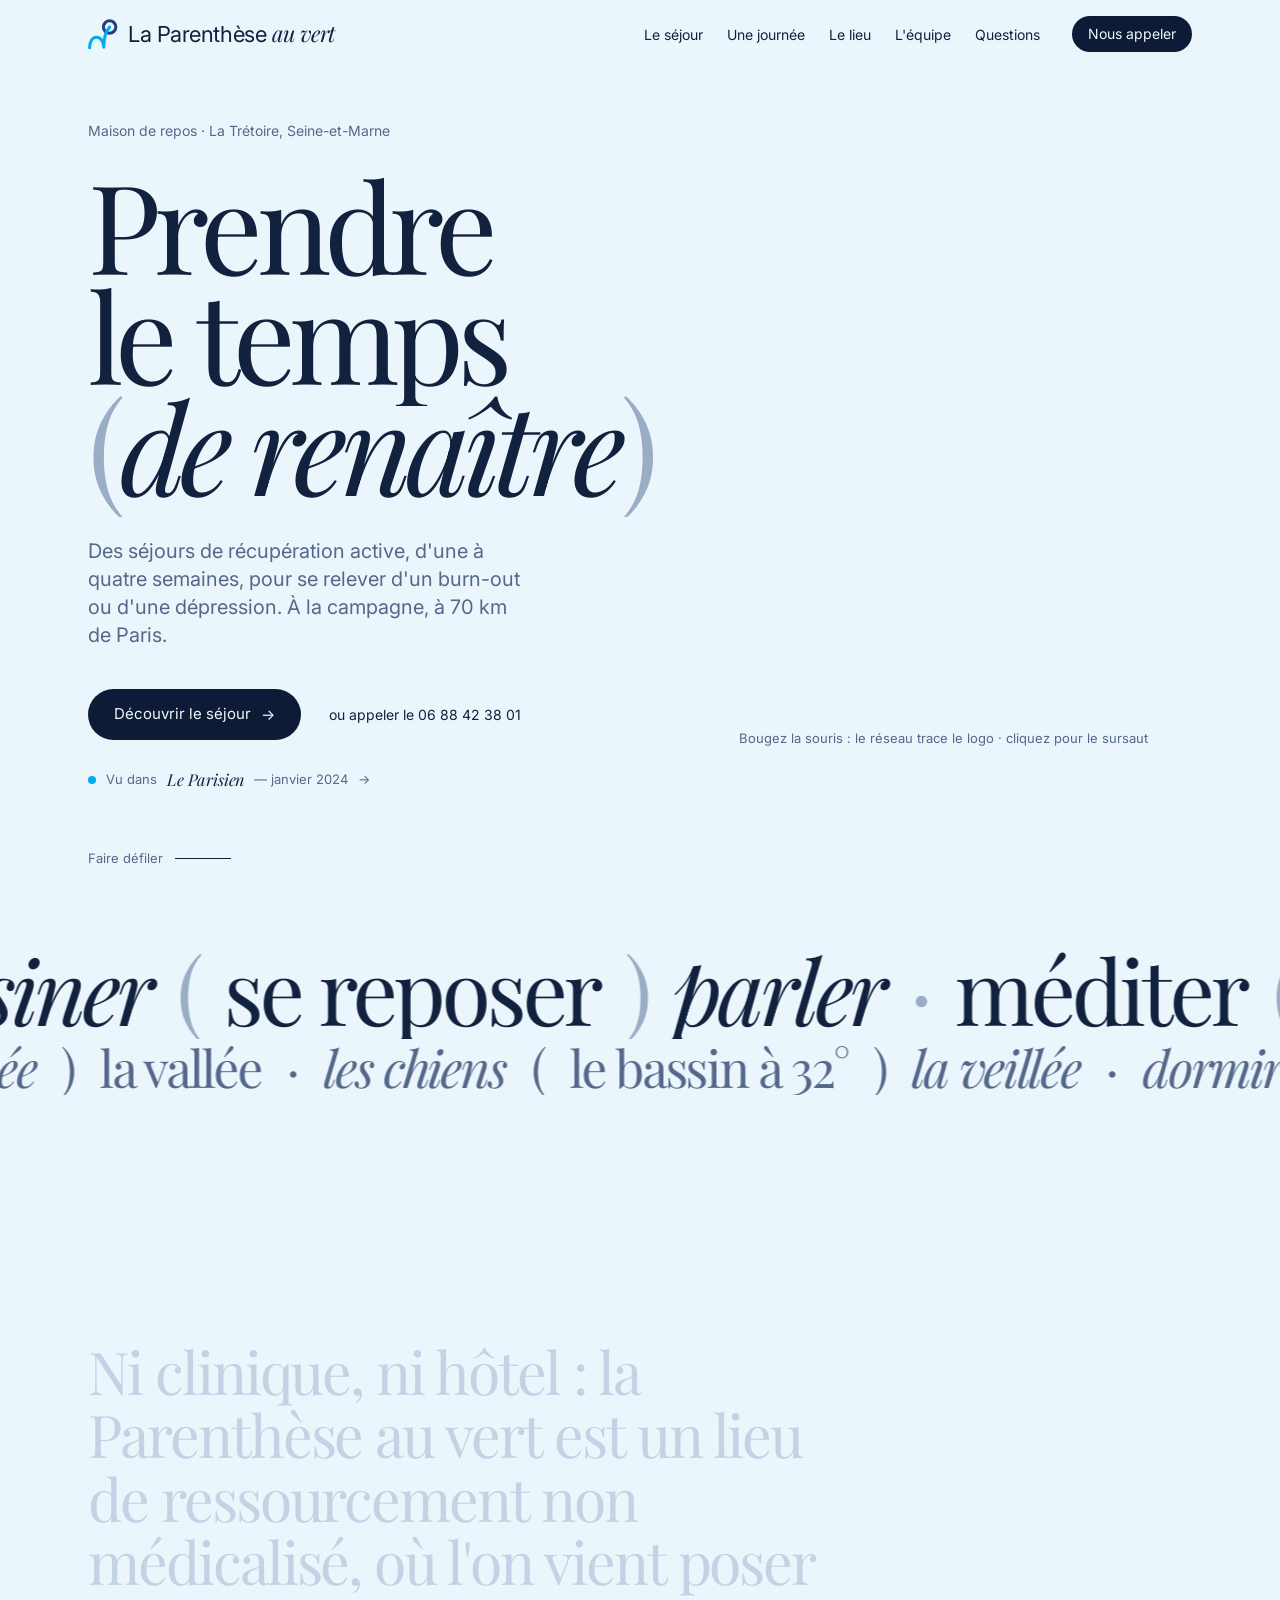
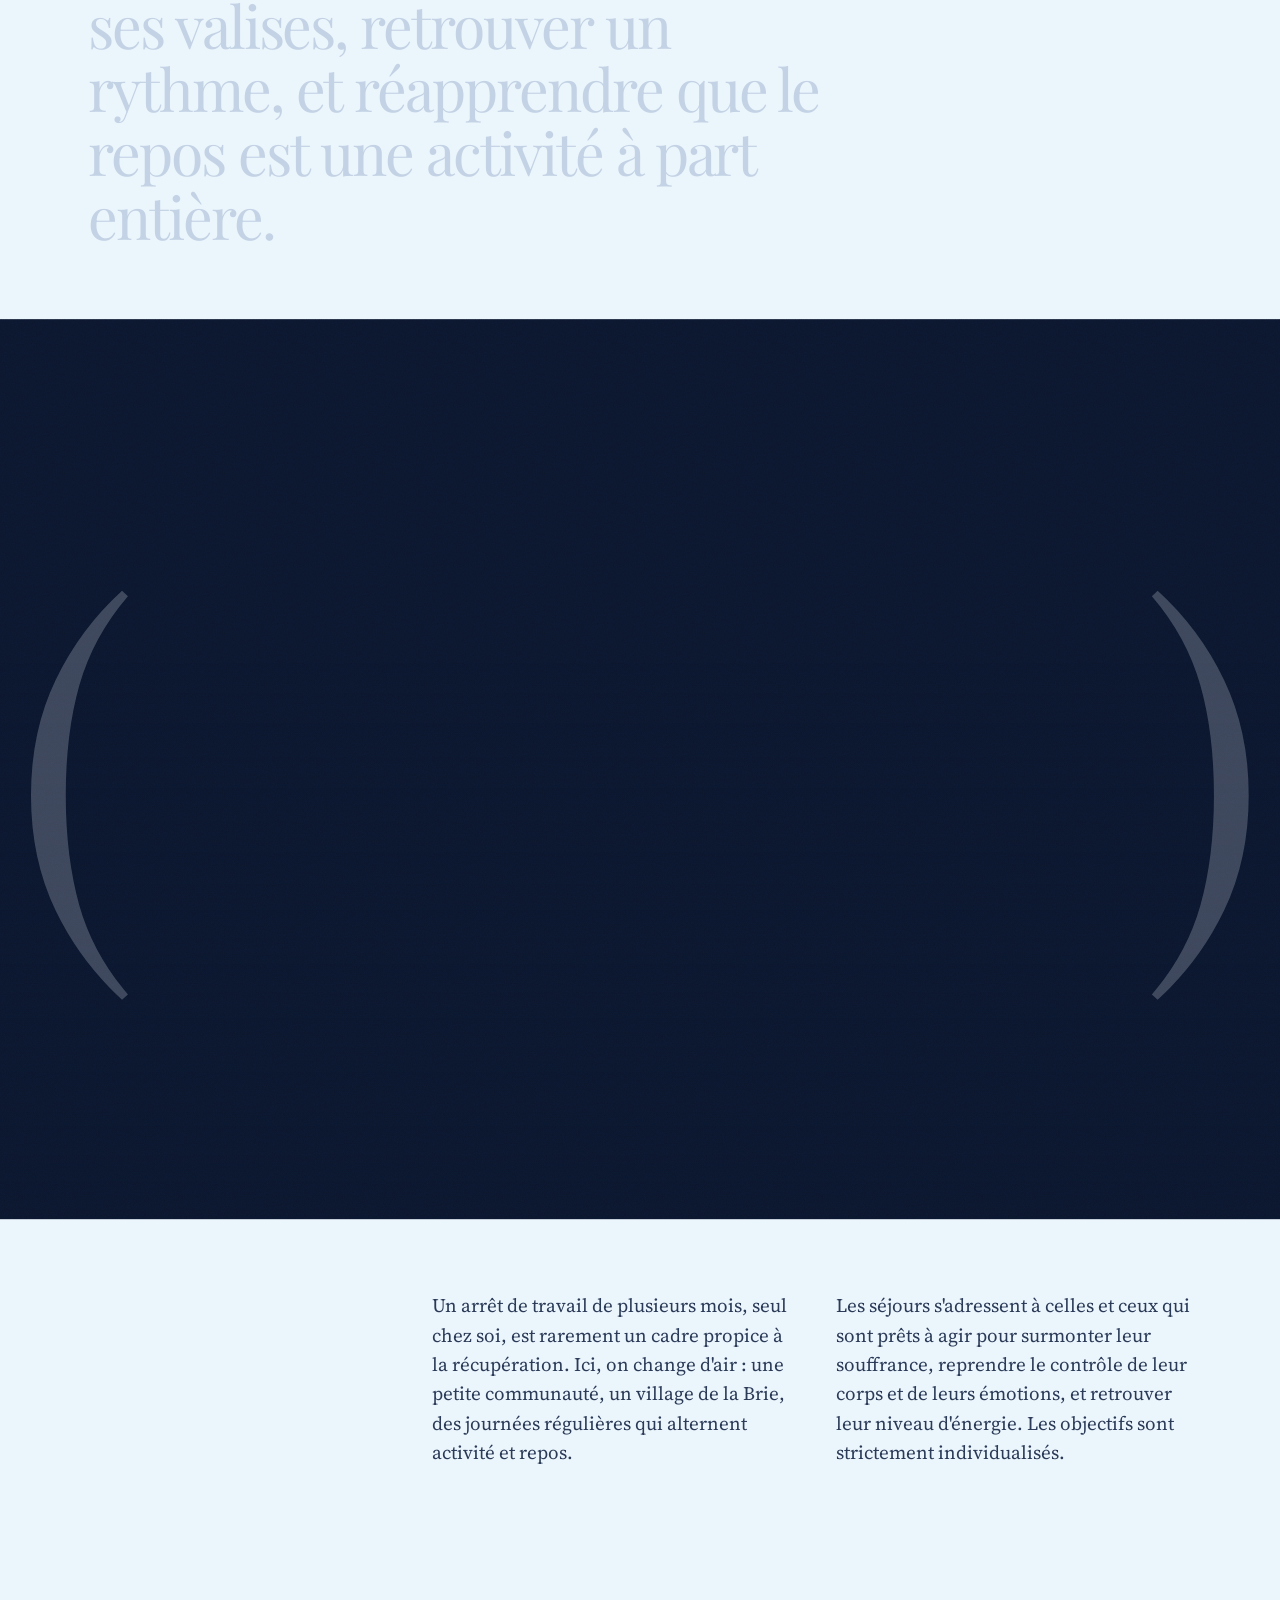
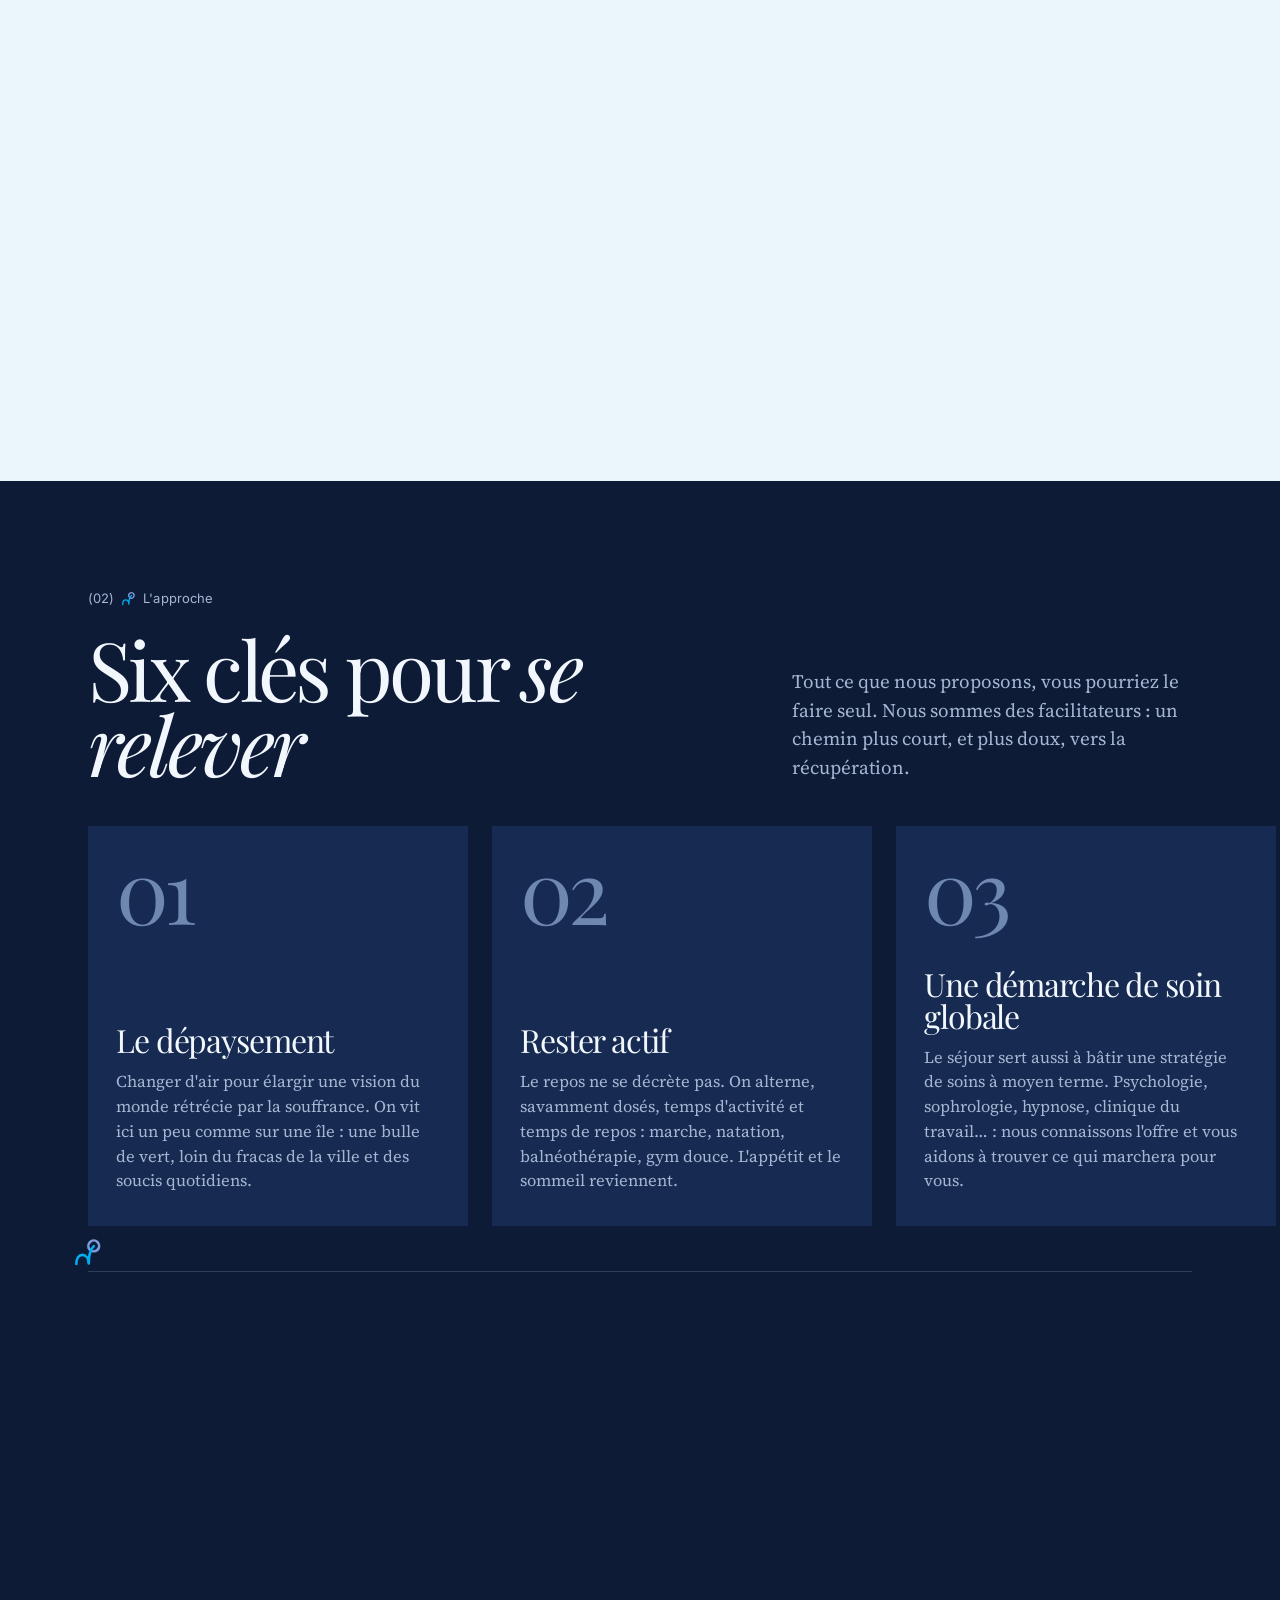
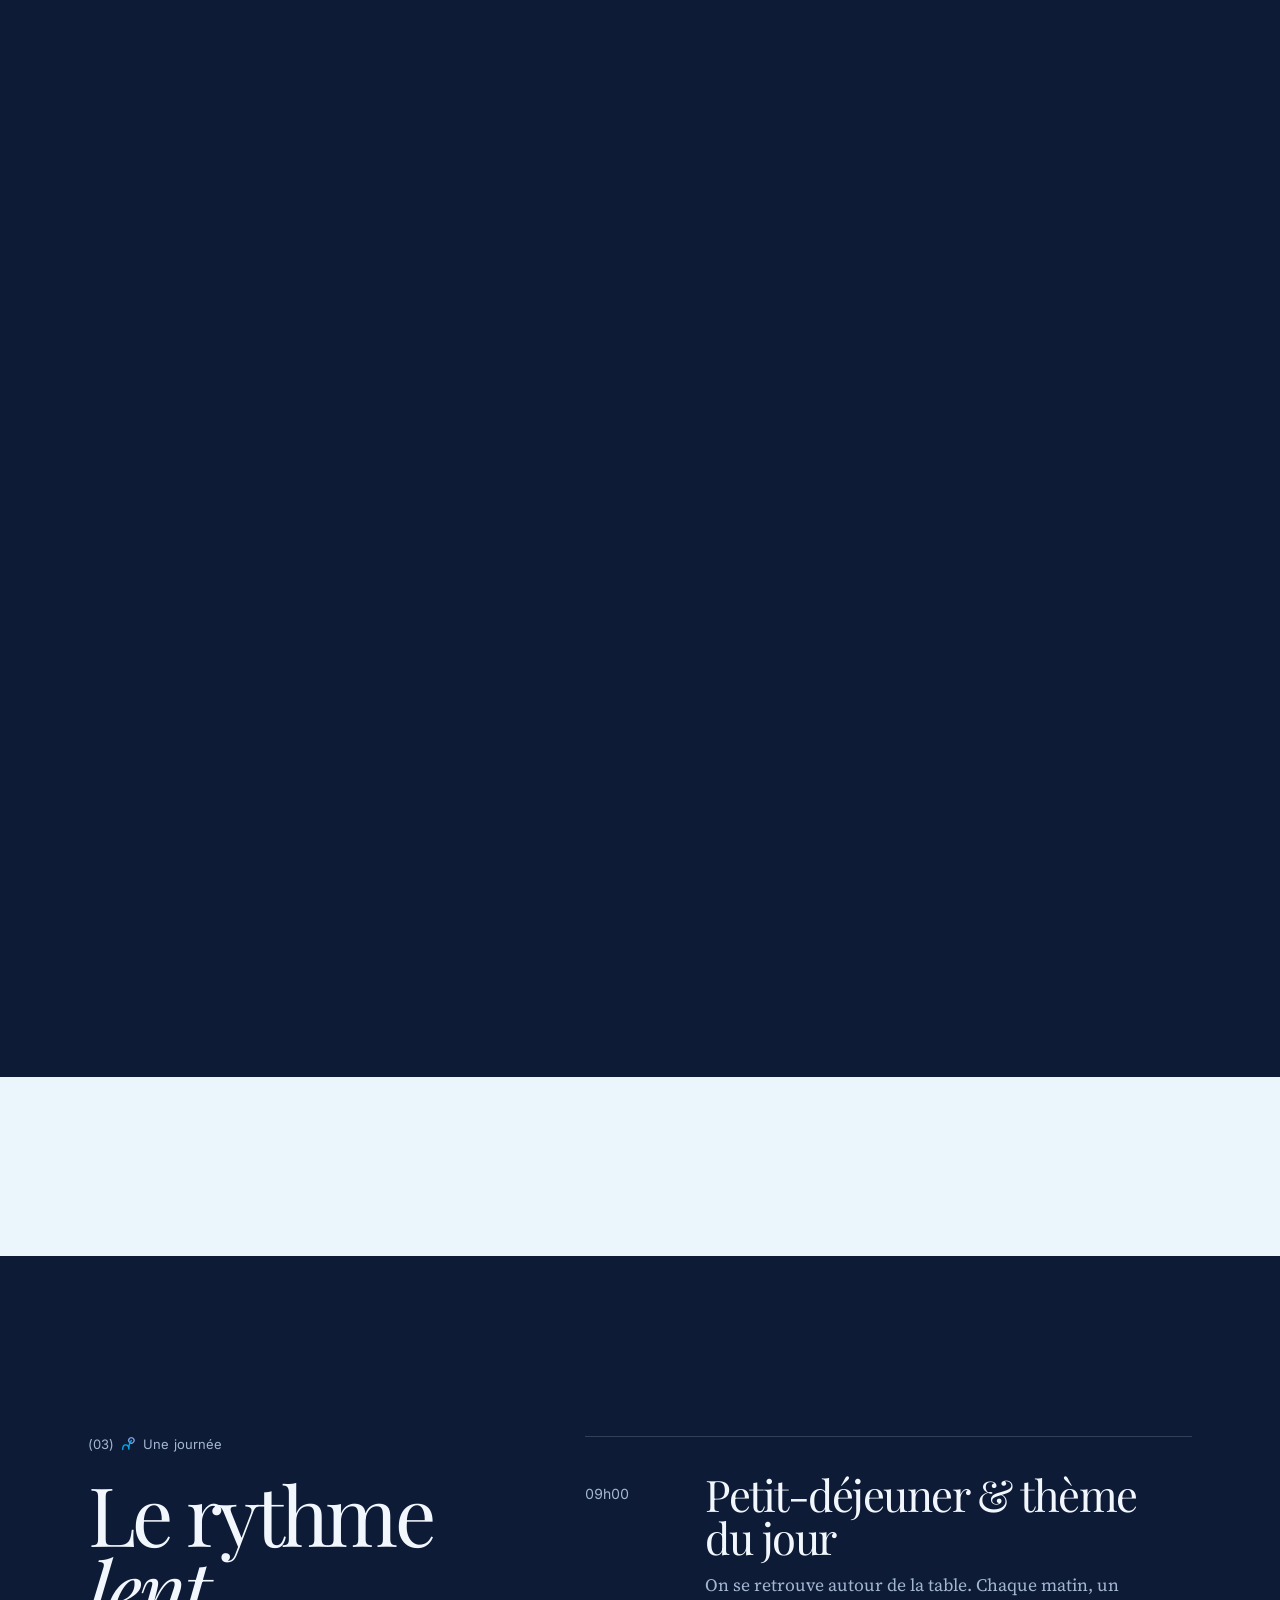
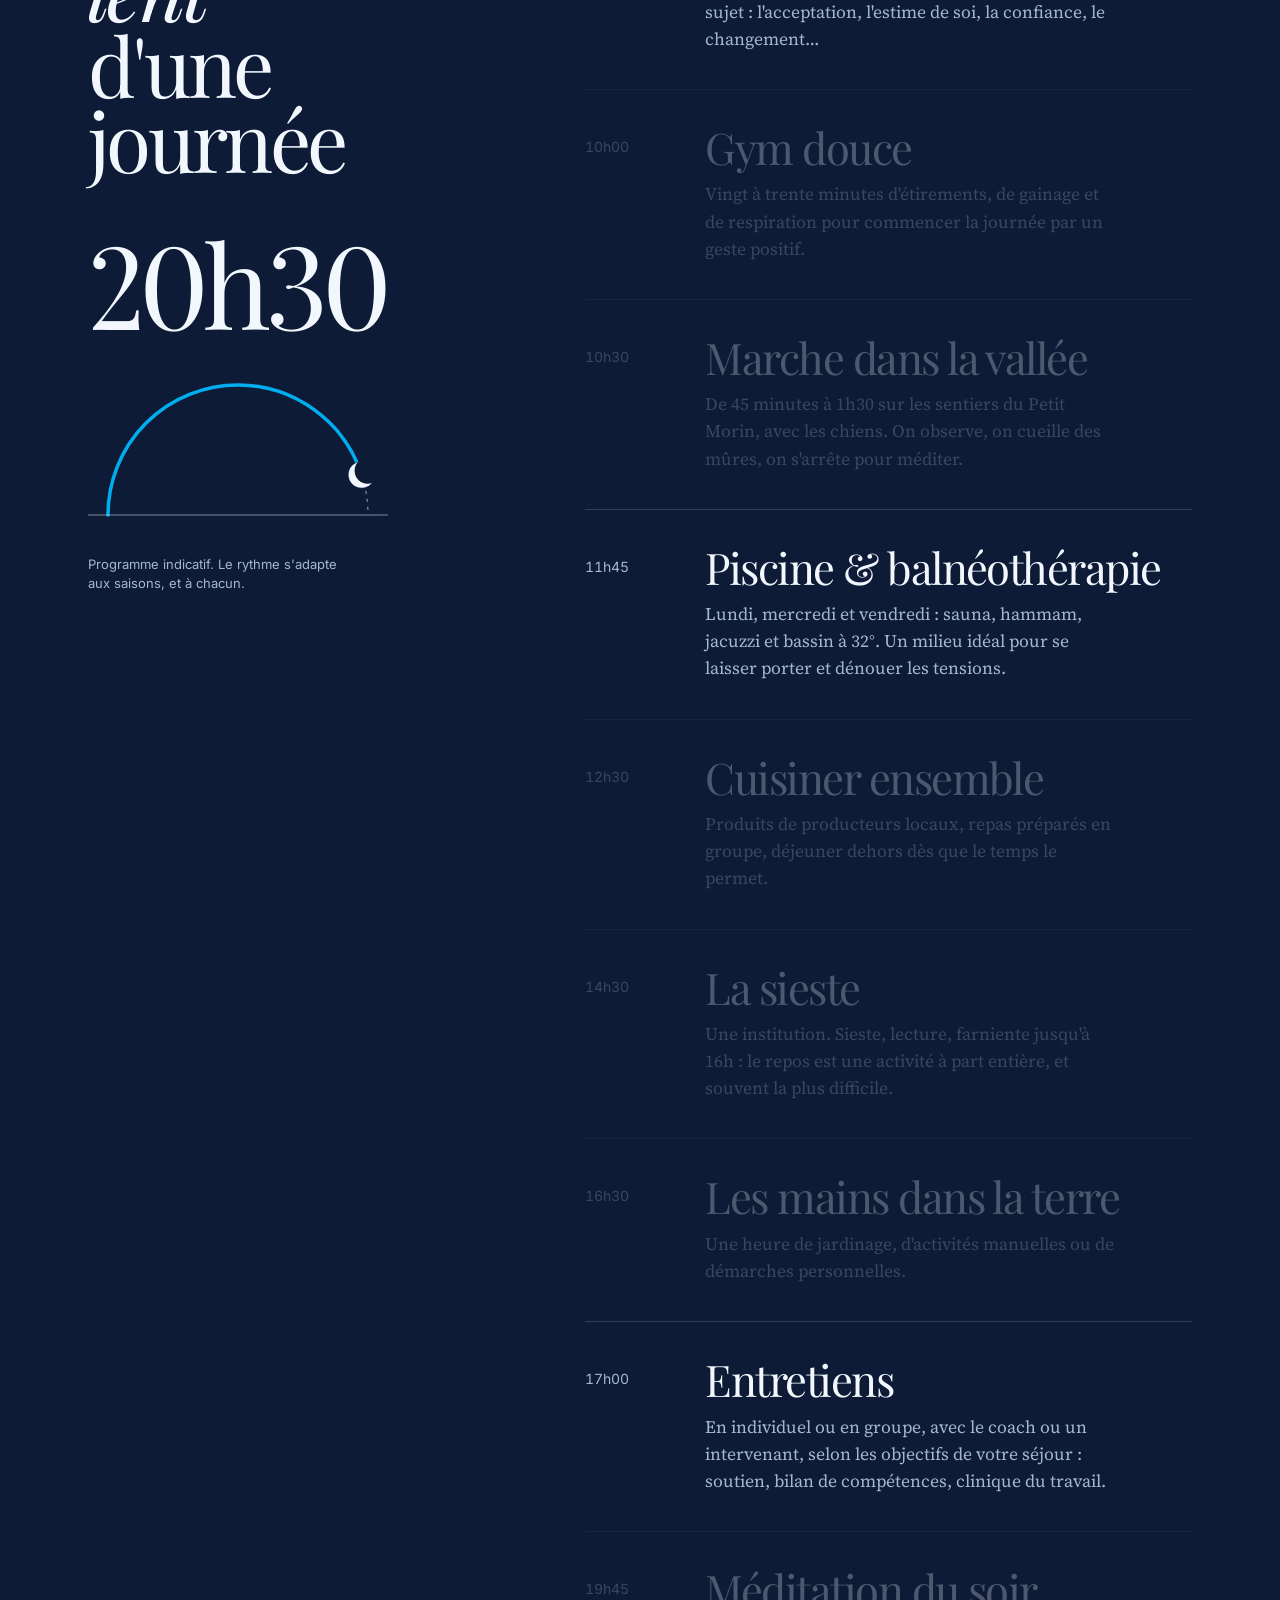
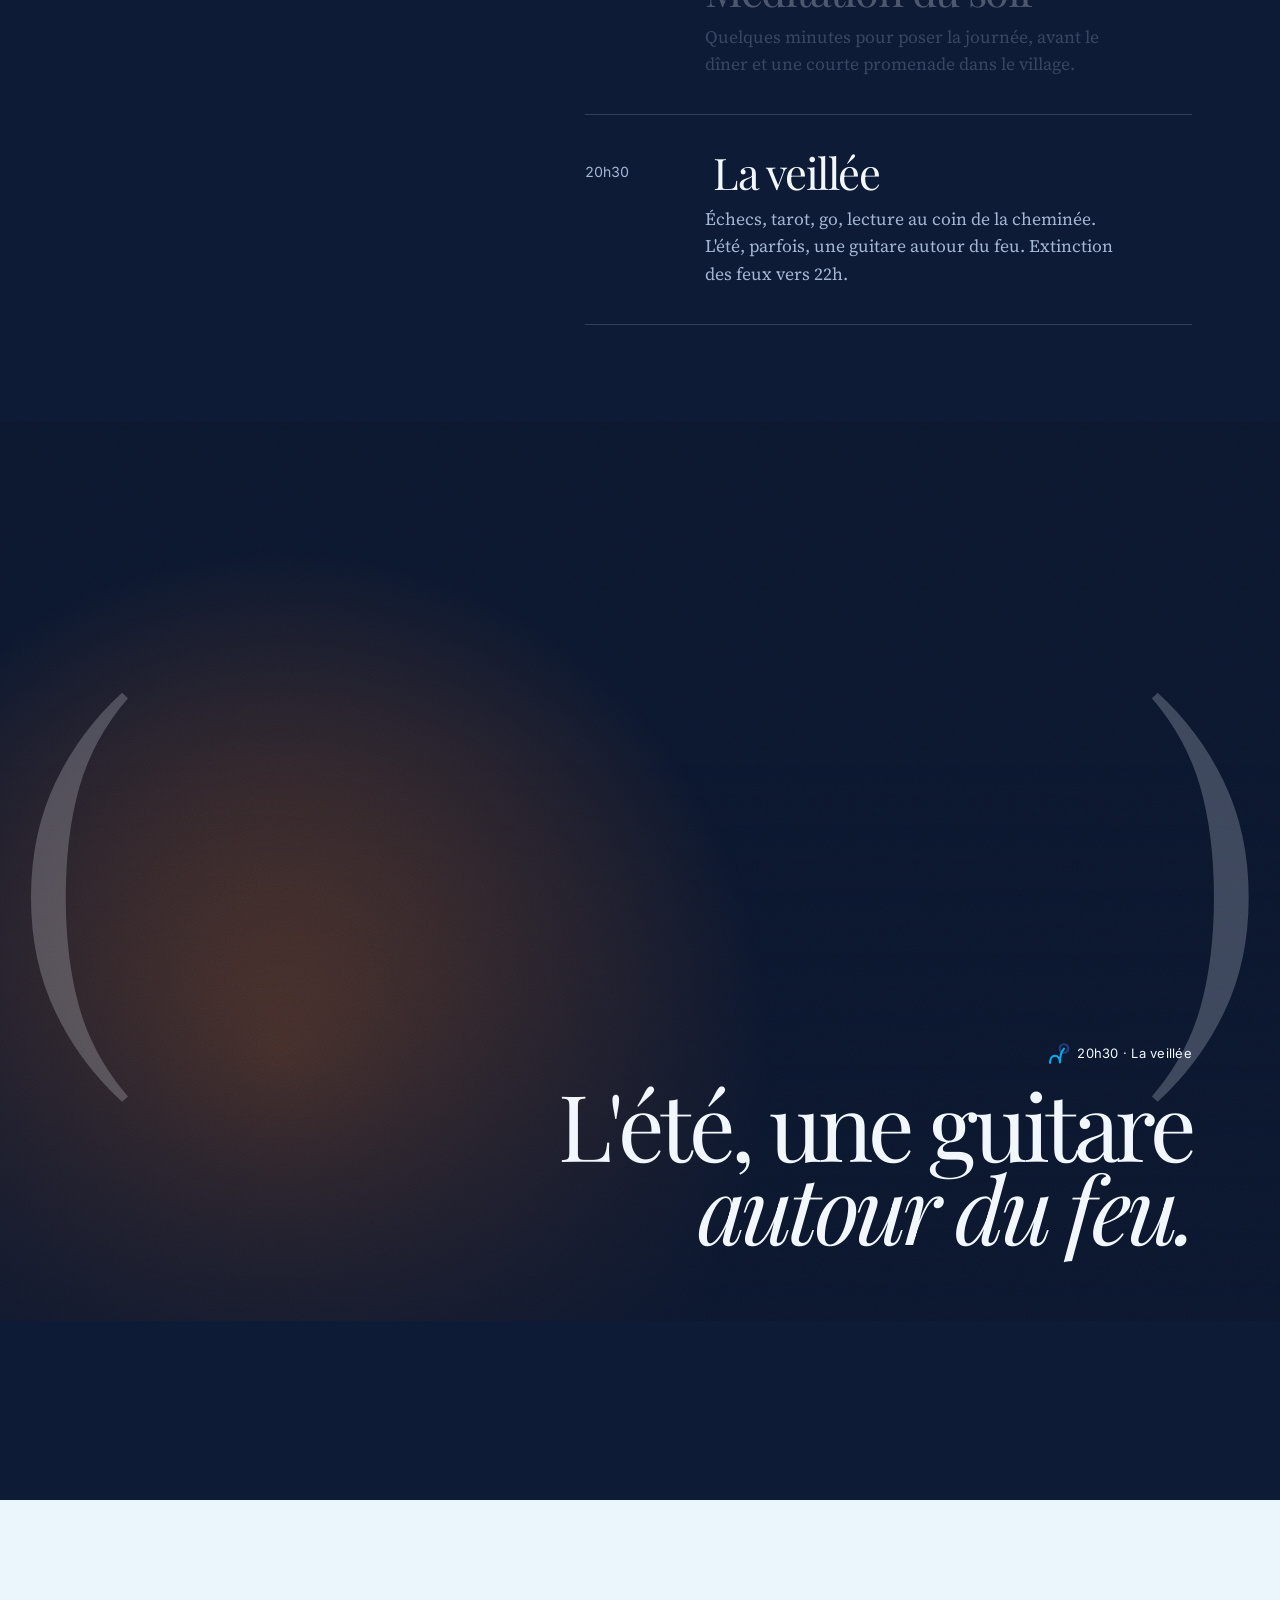
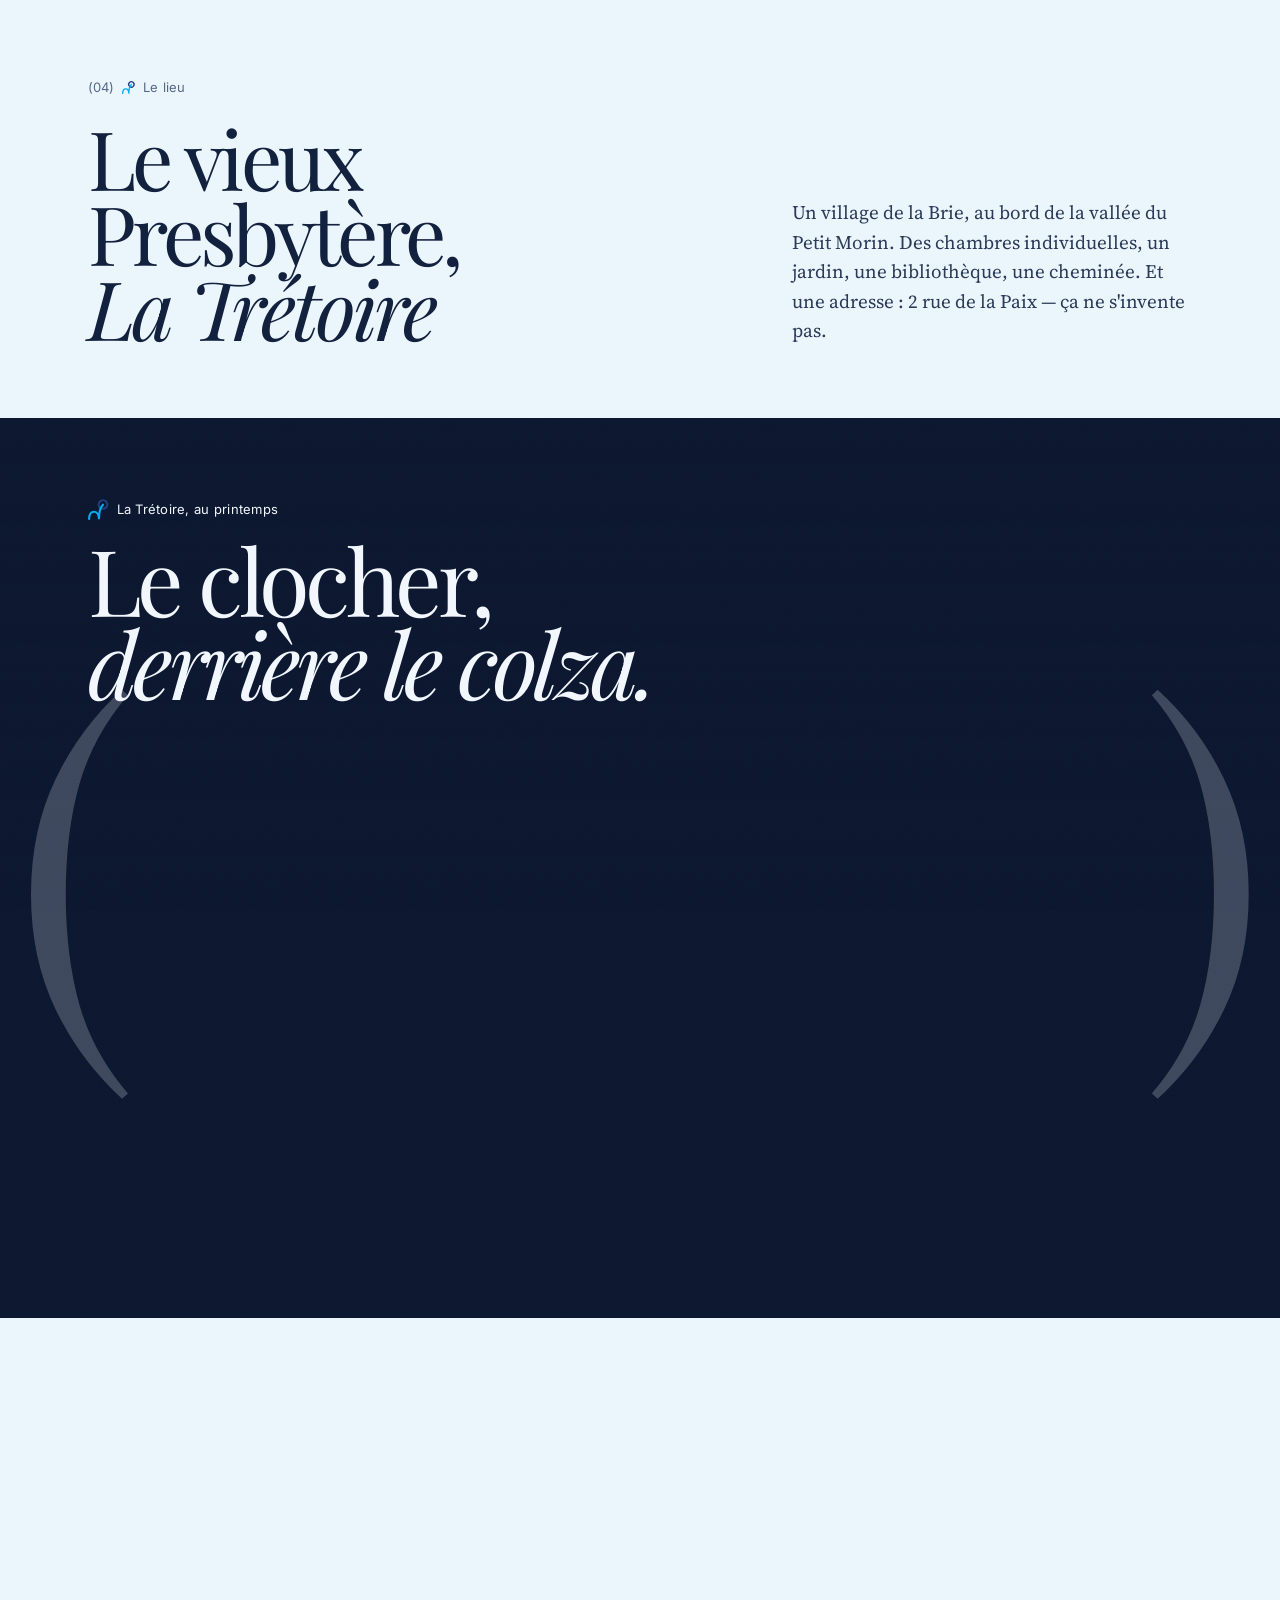
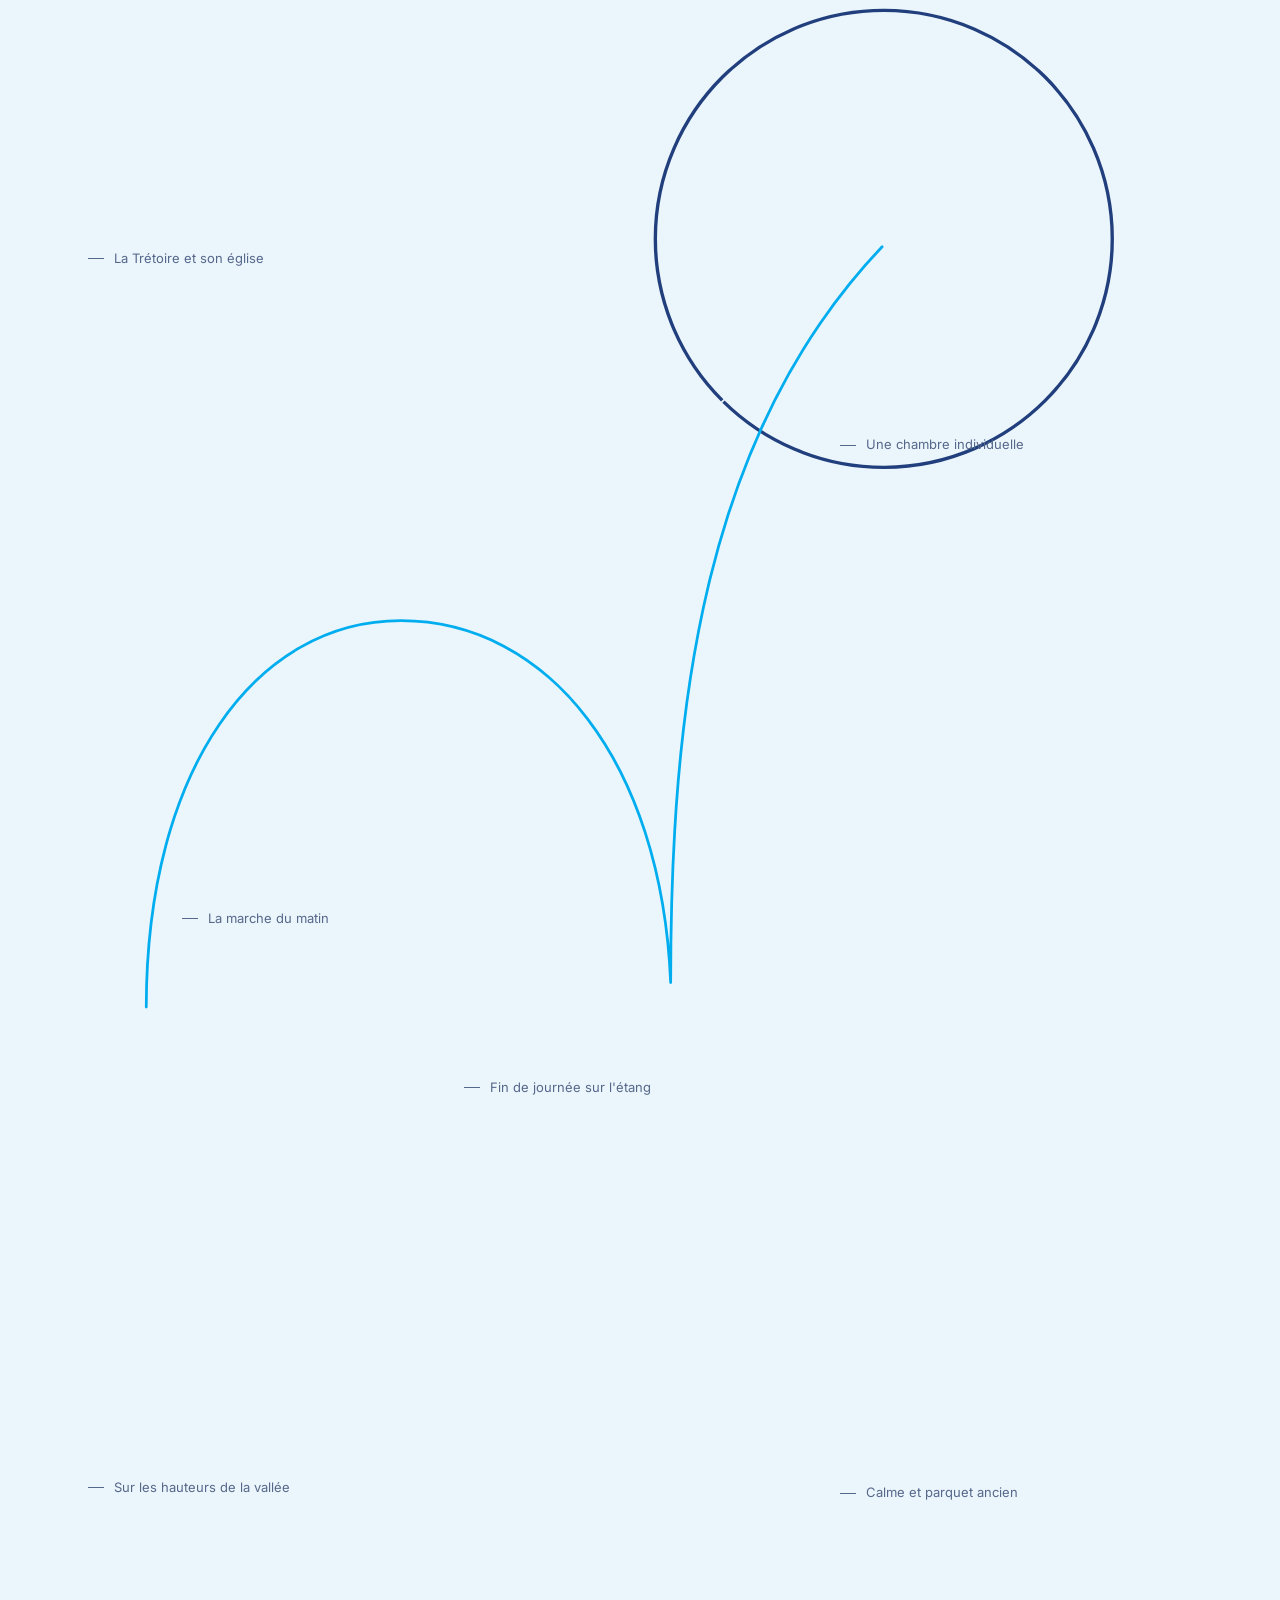
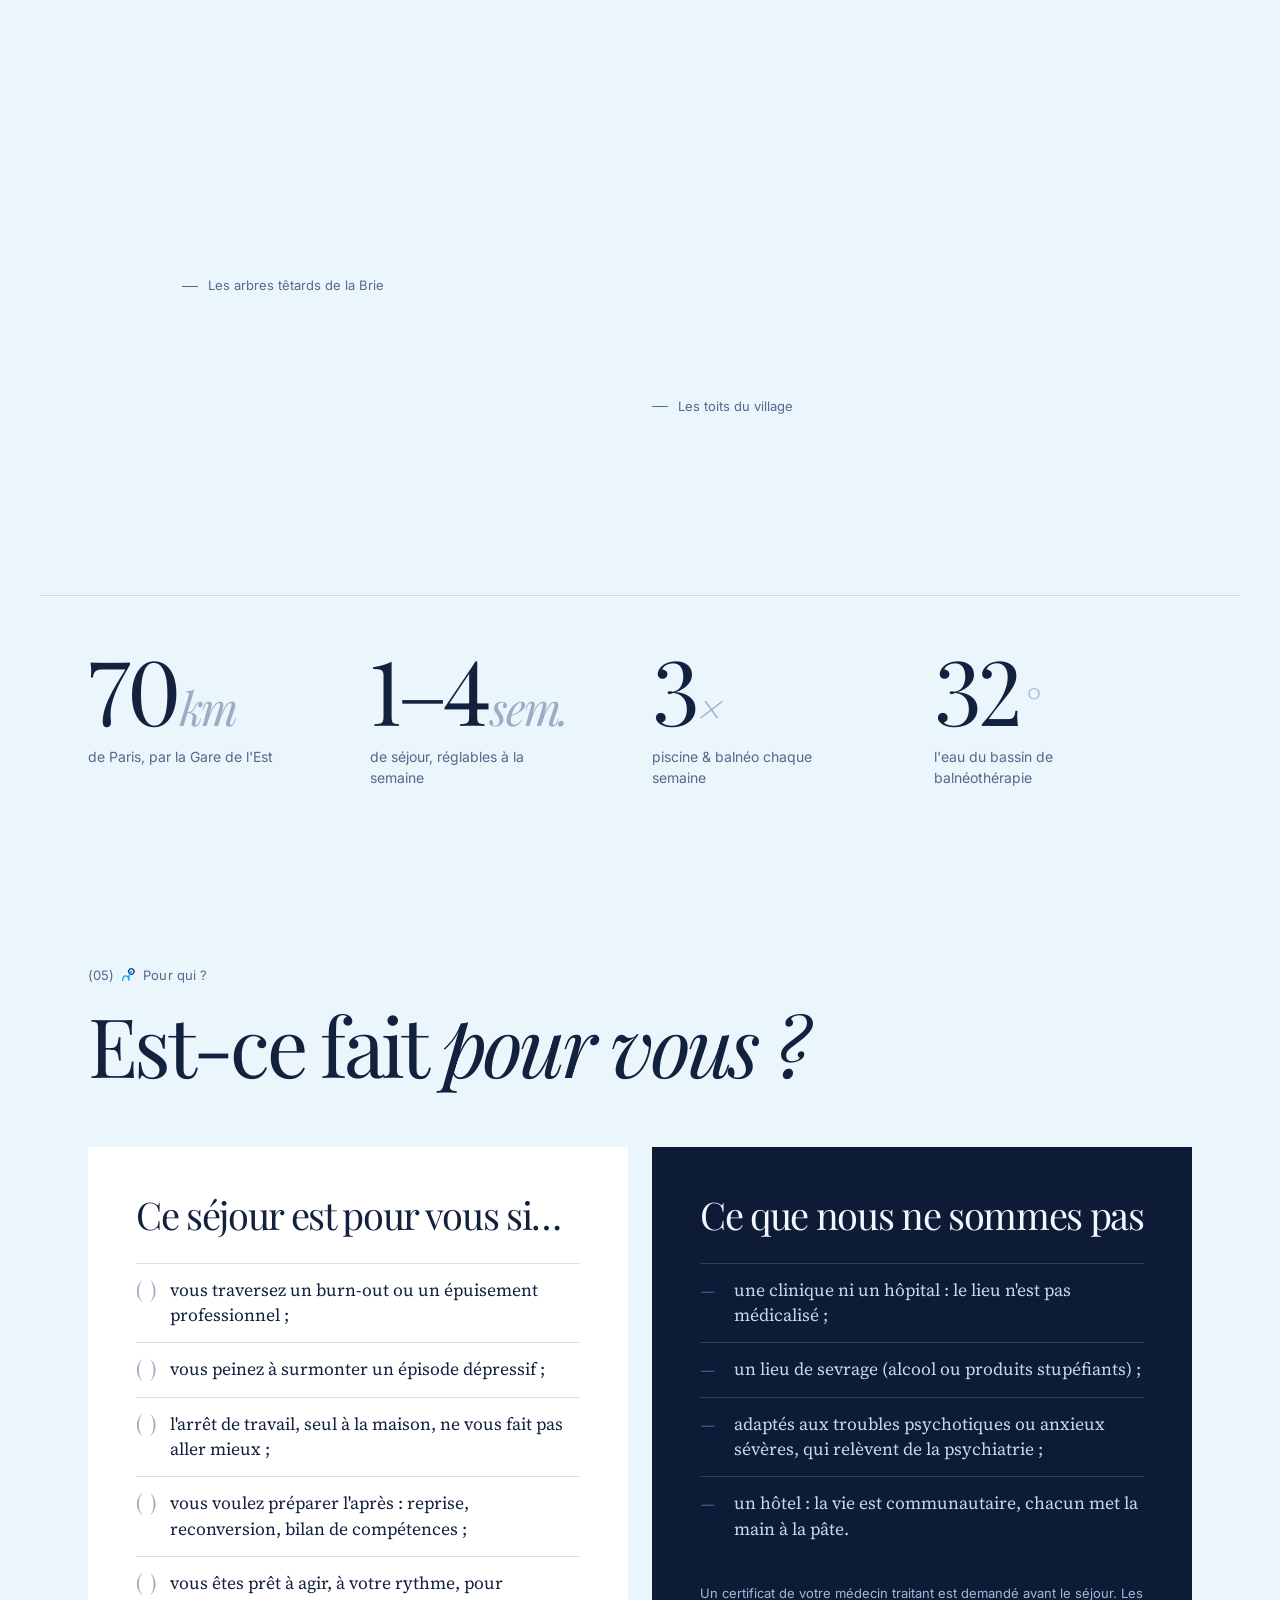
==== index.html @ 3b76de69 "Copie du site en ligne (fichiers texte) récupérée depuis Hostinger Co-Authored-By: Claude Opus 5.5 <" ====
<!doctype html>
<html lang="fr">
<head>
<meta charset="utf-8">
<meta name="viewport" content="width=device-width, initial-scale=1, viewport-fit=cover">
<title>La Parenthèse au vert — Séjours pour se relever d'un burn-out, à 70 km de Paris</title>
<meta name="description" content="Maison de repos non médicalisée à La Trétoire (Seine-et-Marne), à 70 km de Paris. Séjours de récupération active d'une à quatre semaines pour se relever d'un burn-out ou d'une dépression : marche, piscine, jardin, groupe de parole, accompagnement.">
<meta name="theme-color" content="#EBF5FC">
<meta property="og:title" content="La Parenthèse au vert">
<meta property="og:description" content="Prendre le temps (de renaître). Séjours de récupération après un burn-out, dans la vallée du Petit Morin.">
<meta property="og:image" content="https://laparentheseauvert.com/assets/img/ciel-rose.jpg">
<meta property="og:url" content="https://laparentheseauvert.com/">
<meta property="og:type" content="website">
<meta property="og:locale" content="fr_FR">
<link rel="canonical" href="https://laparentheseauvert.com/">
<link rel="icon" type="image/svg+xml" href="assets/img/logo.svg">
<link rel="apple-touch-icon" href="assets/img/logo-original.png">
<link rel="preconnect" href="https://fonts.googleapis.com">
<link rel="preconnect" href="https://fonts.gstatic.com" crossorigin>
<link href="https://fonts.googleapis.com/css2?family=Inter:wght@400;500&family=Playfair+Display:ital,wght@0,400;1,400&family=Source+Serif+4:ital,opsz,wght@0,8..60,400;1,8..60,400&display=swap" rel="stylesheet">
<link rel="stylesheet" href="assets/css/style.css?v=20261010-2">
<script type="application/ld+json">
{
  "@context": "https://schema.org",
  "@type": "LodgingBusiness",
  "name": "La Parenthèse au vert",
  "url": "https://laparentheseauvert.com/",
  "description": "Maison de repos non médicalisée : séjours de récupération après un burn-out ou une dépression.",
  "telephone": "+33 6 88 42 38 01",
  "email": "infocontact@laparentheseverte.fr",
  "address": {
    "@type": "PostalAddress",
    "streetAddress": "2 rue de la Paix",
    "postalCode": "77510",
    "addressLocality": "La Trétoire",
    "addressCountry": "FR"
  }
}
</script>
</head>
<body>

<a class="skip" href="#contenu">Aller au contenu</a>

<!-- ============ Loader ============ -->
<div class="loader" aria-hidden="true">
  <div class="loader__inner">
    <span class="loader__p loader__p--l">(</span>
    <svg class="logo logo--draw loader__logo" viewBox="0 0 360 372" focusable="false"><circle class="logo__ring" cx="259.5" cy="95.5" r="74.5" pathLength="1"/><path class="logo__swoosh" pathLength="1" d="M19 346C19 268 55 220 102 220C150 220 187 266 190 338C190 250 200 160 259 98"/></svg>
    <span class="loader__word">au vert</span>
    <span class="loader__p loader__p--r">)</span>
  </div>
</div>

<!-- ============ Cursor / progress ============ -->
<div class="cursor" aria-hidden="true">
  <span class="cursor__ring"><span class="cursor__label"></span></span>
  <span class="cursor__dot"></span>
</div>
<div class="progress" aria-hidden="true"><span></span></div>

<!-- ============ Navigation ============ -->
<header class="nav" data-nav>
  <a class="nav__logo" href="#top" data-cursor="hover">
    <svg class="logo nav__mark" viewBox="0 0 360 372" aria-hidden="true" focusable="false"><circle class="logo__ring" cx="259.5" cy="95.5" r="74.5" pathLength="1"/><path class="logo__swoosh" pathLength="1" d="M19 346C19 268 55 220 102 220C150 220 187 266 190 338C190 250 200 160 259 98"/></svg>
    <span class="nav__word">La Parenthèse <em>au vert</em></span>
  </a>
  <nav class="nav__links" aria-label="Navigation principale">
    <a href="#sejour" class="ulink">Le séjour</a>
    <a href="#journee" class="ulink">Une journée</a>
    <a href="#lieu" class="ulink">Le lieu</a>
    <a href="#equipe" class="ulink">L'équipe</a>
    <a href="#questions" class="ulink">Questions</a>
  </nav>
  <a class="pill pill--sm magnetic" href="tel:+33688423801">
    <span class="pill__roll"><span data-text="06 88 42 38 01">Nous appeler</span></span>
  </a>
  <button class="nav__burger" aria-expanded="false" aria-controls="menu" data-cursor="hover">
    <span></span><span></span><span class="sr">Menu</span>
  </button>
</header>

<!-- Smartphone & tablet: a floating tab bar, always within thumb reach; the current section is highlighted -->
<nav class="tabbar" aria-label="Navigation rapide" data-tabbar>
  <a href="#sejour" data-tab="sejour approche"><i aria-hidden="true"></i><span>Séjour</span></a>
  <a href="#journee" data-tab="journee"><i aria-hidden="true"></i><span>Journée</span></a>
  <a href="#lieu" data-tab="lieu"><i aria-hidden="true"></i><span>Lieu</span></a>
  <a href="#equipe" data-tab="equipe"><i aria-hidden="true"></i><span>Équipe</span></a>
  <a href="#rdv" class="tabbar__cta" data-tab="contact"><span>Réserver</span></a>
</nav>

<div class="menu" id="menu" aria-hidden="true">
  <nav class="menu__links" aria-label="Menu mobile">
    <a href="#sejour"><span>Le séjour</span></a>
    <a href="#journee"><span>Une journée</span></a>
    <a href="#lieu"><span>Le lieu</span></a>
    <a href="#equipe"><span>L'équipe</span></a>
    <a href="#questions"><span>Questions</span></a>
    <a href="#contact"><span>Contact</span></a>
  </nav>
  <div class="menu__bottom">
    <span class="menu__logo" data-logo="logo--draw"></span>
    <p class="menu__foot">2 rue de la Paix, 77510 La Trétoire · <a href="tel:+33688423801">06 88 42 38 01</a></p>
  </div>
</div>

<main id="contenu">

<!-- ============ Hero ============ -->
<section class="hero" id="top">
  <div class="hero__text">
    <p class="eyebrow reveal-hero" style="--d:.15s">Maison de repos · La Trétoire, Seine-et-Marne</p>
    <h1 class="display hero__title" aria-label="Prendre le temps de renaître">
      <span class="line"><span class="w" style="--i:0">Prendre</span></span>
      <span class="line"><span class="w" style="--i:1">le</span> <span class="w" style="--i:2">temps</span></span>
      <span class="line line--paren"><span class="paren paren--l">(</span><span class="w w--it" style="--i:3">de</span> <span class="w w--it" style="--i:4">renaître</span><span class="paren paren--r">)</span></span>
    </h1>
    <p class="hero__sub reveal-hero" style="--d:1s">Des séjours de récupération active, d'une à quatre semaines, pour se relever d'un burn-out ou d'une dépression. À la campagne, à 70&nbsp;km de Paris.</p>
    <div class="hero__cta reveal-hero" style="--d:1.15s">
      <a class="pill pill--lg magnetic" href="#sejour">
        <span class="pill__roll"><span data-text="Découvrir le séjour">Découvrir le séjour</span></span>
        <span class="pill__arrow" aria-hidden="true">→</span>
      </a>
      <a class="ulink hero__tel" href="tel:+33688423801">ou appeler le 06&nbsp;88&nbsp;42&nbsp;38&nbsp;01</a>
    </div>
    <a class="hero__press reveal-hero" style="--d:1.3s" href="#presse"><span class="hero__press-dot" aria-hidden="true"></span>Vu dans <em>Le Parisien</em> — janvier 2024 <i aria-hidden="true">→</i></a>
  </div>

  <div class="hero__art">
    <!-- a neural network: moving the cursor traces the logo; a full trace (or a click) triggers the "sursaut" -->
    <canvas class="neural" data-neural data-cursor="off" role="img" aria-label="Réseau de neurones animé qui se rassemble pour dessiner le logo de la Parenthèse au vert quand on bouge la souris"></canvas>
    <p class="hero__hint" data-neural-hint aria-hidden="true">Bougez la souris : le réseau trace le logo</p>
  </div>

  <a class="hero__scroll" href="#sejour" aria-label="Faire défiler">
    <span>Faire défiler</span><i></i>
  </a>
</section>

<!-- ============ Marquee ============ -->
<section class="marquee" aria-label="Ce que l'on fait ici">
  <div class="marquee__row" data-dir="-1">
    <div class="marquee__track">
      <span>marcher</span><b>(</b><span class="it">nager</span><b>)</b><span>jardiner</span><b>·</b><span class="it">cuisiner</span><b>(</b><span>se reposer</span><b>)</b><span class="it">parler</span><b>·</b><span>méditer</span><b>(</b><span class="it">respirer</span><b>)</b>
    </div>
  </div>
  <div class="marquee__row marquee__row--alt" data-dir="1">
    <div class="marquee__track">
      <span class="it">dormir enfin</span><b>·</b><span>la sieste</span><b>(</b><span class="it">le feu de cheminée</span><b>)</b><span>la vallée</span><b>·</b><span class="it">les chiens</span><b>(</b><span>le bassin à 32°</span><b>)</b><span class="it">la veillée</span><b>·</b>
    </div>
  </div>
</section>

<!-- ============ Manifesto ============ -->
<section class="manifesto wrap" id="sejour">
  <p class="label reveal">(01) — Le séjour</p>
  <p class="manifesto__text" data-words>Ni clinique, ni hôtel&nbsp;: la Parenthèse au vert est un lieu de ressourcement non médicalisé, où l'on vient poser ses valises, retrouver un rythme, et réapprendre que le repos est une activité à part entière.</p>

  <!-- immersive: the empty centre of the circle becomes the ring of the logo -->
  <figure class="immersive immersive--ring bleed" data-immersive data-cursor="hover" data-cursor-label="( )">
    <div class="immersive__media">
      <img src="assets/img/immersif/cercle-parole.jpg" alt="Un groupe assis en cercle dans l'herbe, en pleine discussion" loading="lazy">
      <svg class="immersive__ring" viewBox="0 0 900 621" preserveAspectRatio="xMidYMid slice" aria-hidden="true"><ellipse cx="440" cy="305" rx="212" ry="122" transform="rotate(-3 440 305)" pathLength="1"/></svg>
    </div>
    <span class="immersive__paren immersive__paren--l" aria-hidden="true">(</span>
    <span class="immersive__paren immersive__paren--r" aria-hidden="true">)</span>
    <figcaption class="immersive__copy">
      <p class="immersive__kicker"><span data-logo="logo--draw"></span>Le groupe de parole</p>
      <p class="immersive__title">Un cercle où l'on peut<br><em>simplement être soi.</em></p>
    </figcaption>
  </figure>

  <div class="manifesto__cols">
    <p class="reveal">Un arrêt de travail de plusieurs mois, seul chez soi, est rarement un cadre propice à la récupération. Ici, on change d'air&nbsp;: une petite communauté, un village de la Brie, des journées régulières qui alternent activité et repos.</p>
    <p class="reveal" style="--d:.12s">Les séjours s'adressent à celles et ceux qui sont prêts à agir pour surmonter leur souffrance, reprendre le contrôle de leur corps et de leurs émotions, et retrouver leur niveau d'énergie. Les objectifs sont strictement individualisés.</p>
  </div>
</section>

<!-- ============ Image reveal ============ -->
<section class="unveil unveil--copy-right" aria-label="La vallée du Petit Morin">
  <div class="unveil__sticky">
    <figure class="unveil__frame">
      <img src="assets/img/pause-sous-arbre.jpg" alt="Silhouette d'une femme assise, pensive, au pied d'un grand arbre au coucher du soleil" style="object-position: 35% 55%" loading="lazy">
    </figure>
    <!-- the landscape is first seen through the ring of the logo, then we fly through it -->
    <div class="unveil__logo" data-logo="logo--draw" aria-hidden="true"></div>
    <div class="unveil__copy">
      <p class="unveil__kicker">Vallée du Petit Morin</p>
      <h2 class="unveil__title">À 70&nbsp;km de Paris,<br><em>un autre rythme.</em></h2>
    </div>
  </div>
</section>

<!-- ============ Six keys (horizontal) ============ -->
<section class="keys zone-night" id="approche">
  <div class="keys__sticky">
    <div class="keys__head wrap">
      <p class="label">(02) — L'approche</p>
      <h2 class="h2">Six clés pour <em>se relever</em></h2>
      <p class="keys__intro">Tout ce que nous proposons, vous pourriez le faire seul. Nous sommes des facilitateurs&nbsp;: un chemin plus court, et plus doux, vers la récupération.</p>
    </div>
    <div class="keys__viewport">
      <div class="keys__track">
        <article class="key" data-cursor="hover">
          <span class="key__num">01</span>
          <h3 class="key__title">Le dépaysement</h3>
          <p>Changer d'air pour élargir une vision du monde rétrécie par la souffrance. On vit ici un peu comme sur une île&nbsp;: une bulle de vert, loin du fracas de la ville et des soucis quotidiens.</p>
          <span class="key__more" aria-hidden="true">→</span>
        </article>
        <article class="key" data-cursor="hover">
          <span class="key__num">02</span>
          <h3 class="key__title">Rester actif</h3>
          <p>Le repos ne se décrète pas. On alterne, savamment dosés, temps d'activité et temps de repos&nbsp;: marche, natation, balnéothérapie, gym douce. L'appétit et le sommeil reviennent.</p>
          <span class="key__more" aria-hidden="true">→</span>
        </article>
        <article class="key" data-cursor="hover">
          <span class="key__num">03</span>
          <h3 class="key__title">Une démarche de soin globale</h3>
          <p>Le séjour sert aussi à bâtir une stratégie de soins à moyen terme. Psychologie, sophrologie, hypnose, clinique du travail…&nbsp;: nous connaissons l'offre et vous aidons à trouver ce qui marchera pour vous.</p>
          <span class="key__more" aria-hidden="true">→</span>
        </article>
        <article class="key" data-cursor="hover">
          <span class="key__num">04</span>
          <h3 class="key__title">Surmonter le repli</h3>
          <p>Après un burn-out, on est triste et on a peur. Le meilleur remède&nbsp;: retisser des liens de confiance, au sein d'un petit groupe bienveillant où l'on peut simplement être soi-même.</p>
          <span class="key__more" aria-hidden="true">→</span>
        </article>
        <article class="key" data-cursor="hover">
          <span class="key__num">05</span>
          <h3 class="key__title">Restaurer son hygiène de vie</h3>
          <p>Sommeil, alimentation, régularité des horaires&nbsp;: en quelques semaines, on installe une routine quotidienne pensée pour la récupération, et que l'on emporte chez soi.</p>
          <span class="key__more" aria-hidden="true">→</span>
        </article>
        <article class="key" data-cursor="hover">
          <span class="key__num">06</span>
          <h3 class="key__title">Un accompagnement sur mesure</h3>
          <p>Travail, logement, vie affective, démarches administratives&nbsp;: lâcher prise un temps sur ces chantiers, pour retrouver l'énergie de les affronter, avec un coach à vos côtés.</p>
          <span class="key__more" aria-hidden="true">→</span>
        </article>
      </div>
    </div>
    <div class="keys__bar wrap" aria-hidden="true"><span></span><i class="keys__hop" data-logo></i></div>
  </div>
</section>

<!-- ============ A day ============ -->
<section class="day" id="journee">
  <div class="day__inner wrap">
    <aside class="day__aside">
      <p class="label">(03) — Une journée</p>
      <h2 class="h2">Le rythme <em>lent</em><br>d'une journée</h2>
      <div class="day__clock" aria-hidden="true">
        <span class="day__hour" data-hour>09h00</span>
      </div>
      <svg class="day__sky" viewBox="0 0 300 160" aria-hidden="true">
        <path class="day__arc" d="M 20 150 A 130 130 0 0 1 280 150"/>
        <!-- the cyan stroke of the logo follows the sun, the sun is its ring -->
        <path class="day__trail" pathLength="1" d="M 20 150 A 130 130 0 0 1 280 150" data-trail/>
        <line x1="0" y1="150" x2="300" y2="150" class="day__horizon"/>
        <g class="day__sun" data-sun>
          <circle r="10.5" class="day__ring"/>
          <g class="day__moon">
            <circle r="13" class="day__sun-disc"/>
            <circle r="13" cx="6" cy="-4" class="day__moon-mask"/>
          </g>
        </g>
      </svg>
      <p class="day__note">Programme indicatif. Le rythme s'adapte aux saisons, et à chacun.</p>
    </aside>

    <ol class="day__list">
      <li class="moment" data-time="09h00">
        <time>09h00</time>
        <div><h3>Petit-déjeuner &amp; thème du jour</h3>
        <p>On se retrouve autour de la table. Chaque matin, un sujet&nbsp;: l'acceptation, l'estime de soi, la confiance, le changement…</p></div>
      </li>
      <li class="moment" data-time="10h00">
        <time>10h00</time>
        <div><h3>Gym douce</h3>
        <p>Vingt à trente minutes d'étirements, de gainage et de respiration pour commencer la journée par un geste positif.</p></div>
      </li>
      <li class="moment" data-time="10h30">
        <time>10h30</time>
        <div><h3>Marche dans la vallée</h3>
        <p>De 45&nbsp;minutes à 1h30 sur les sentiers du Petit Morin, avec les chiens. On observe, on cueille des mûres, on s'arrête pour méditer.</p></div>
      </li>
      <li class="moment" data-time="11h45">
        <time>11h45</time>
        <div><h3>Piscine &amp; balnéothérapie</h3>
        <p>Lundi, mercredi et vendredi&nbsp;: sauna, hammam, jacuzzi et bassin à 32°. Un milieu idéal pour se laisser porter et dénouer les tensions.</p></div>
      </li>
      <li class="moment" data-time="12h30">
        <time>12h30</time>
        <div><h3>Cuisiner ensemble</h3>
        <p>Produits de producteurs locaux, repas préparés en groupe, déjeuner dehors dès que le temps le permet.</p></div>
      </li>
      <li class="moment" data-time="14h30">
        <time>14h30</time>
        <div><h3>La sieste</h3>
        <p>Une institution. Sieste, lecture, farniente jusqu'à 16h&nbsp;: le repos est une activité à part entière, et souvent la plus difficile.</p></div>
      </li>
      <li class="moment" data-time="16h30">
        <time>16h30</time>
        <div><h3>Les mains dans la terre</h3>
        <p>Une heure de jardinage, d'activités manuelles ou de démarches personnelles.</p></div>
      </li>
      <li class="moment" data-time="17h00">
        <time>17h00</time>
        <div><h3>Entretiens</h3>
        <p>En individuel ou en groupe, avec le coach ou un intervenant, selon les objectifs de votre séjour&nbsp;: soutien, bilan de compétences, clinique du travail.</p></div>
      </li>
      <li class="moment" data-time="19h45">
        <time>19h45</time>
        <div><h3>Méditation du soir</h3>
        <p>Quelques minutes pour poser la journée, avant le dîner et une courte promenade dans le village.</p></div>
      </li>
      <li class="moment" data-time="20h30">
        <time>20h30</time>
        <div><h3>La veillée</h3>
        <p>Échecs, tarot, go, lecture au coin de la cheminée. L'été, parfois, une guitare autour du feu. Extinction des feux vers 22h.</p></div>
      </li>
    </ol>
  </div>

  <!-- immersive: the day ends by the fire — flickering glow and rising embers -->
  <figure class="immersive immersive--fire immersive--right" data-immersive data-cursor="hover" data-cursor-label="( )">
    <div class="immersive__media">
      <img src="assets/img/immersif/feu-de-camp.jpg" alt="Une guitare jouée au coin d'un feu de camp, la nuit" loading="lazy">
    </div>
    <div class="immersive__embers" aria-hidden="true"></div>
    <span class="immersive__paren immersive__paren--l" aria-hidden="true">(</span>
    <span class="immersive__paren immersive__paren--r" aria-hidden="true">)</span>
    <figcaption class="immersive__copy">
      <p class="immersive__kicker"><span data-logo="logo--draw"></span>20h30 · La veillée</p>
      <p class="immersive__title">L'été, une guitare<br><em>autour du feu.</em></p>
    </figcaption>
  </figure>
</section>

<!-- ============ Place / gallery ============ -->
<section class="place" id="lieu">
  <div class="place__head wrap">
    <p class="label reveal">(04) — Le lieu</p>
    <h2 class="h2 reveal">Le vieux Presbytère,<br><em>La Trétoire</em></h2>
    <p class="place__intro reveal">Un village de la Brie, au bord de la vallée du Petit Morin. Des chambres individuelles, un jardin, une bibliothèque, une cheminée. Et une adresse&nbsp;: 2&nbsp;rue de la Paix — ça ne s'invente pas.</p>
  </div>

  <!-- immersive: the village behind the rapeseed, copy set on the sky -->
  <figure class="immersive immersive--top" data-immersive data-cursor="hover" data-cursor-label="( )">
    <div class="immersive__media">
      <img src="assets/img/immersif/colza-village.jpg" alt="Le clocher de La Trétoire derrière un champ de colza en fleurs" loading="lazy">
    </div>
    <span class="immersive__paren immersive__paren--l" aria-hidden="true">(</span>
    <span class="immersive__paren immersive__paren--r" aria-hidden="true">)</span>
    <figcaption class="immersive__copy">
      <p class="immersive__kicker"><span data-logo="logo--draw"></span>La Trétoire, au printemps</p>
      <p class="immersive__title">Le clocher,<br><em>derrière le colza.</em></p>
    </figcaption>
  </figure>

  <div class="gallery wrap">
    <!-- the logo drawn with a fine pen, like a path winding between the photos -->
    <svg class="gallery__trail" viewBox="0 0 360 372" aria-hidden="true" focusable="false" data-gtrail><circle class="logo__ring" cx="259.5" cy="95.5" r="74.5" pathLength="1"/><path class="logo__swoosh" pathLength="1" d="M19 346C19 268 55 220 102 220C150 220 187 266 190 338C190 250 200 160 259 98"/></svg>
    <figure class="g g--1" data-speed="-0.06"><button class="g__btn" data-cursor="view" data-index="0"><img src="assets/img/village-eglise.jpg" alt="Le village de La Trétoire et son église sous un ciel bleu" loading="lazy"></button><figcaption>La Trétoire et son église</figcaption></figure>
    <figure class="g g--2" data-speed="0.08"><button class="g__btn" data-cursor="view" data-index="1"><img src="assets/img/chambre-fenetre.jpg" alt="Chambre individuelle lumineuse avec fauteuil près de la fenêtre" loading="lazy"></button><figcaption>Une chambre individuelle</figcaption></figure>
    <figure class="g g--3" data-speed="-0.12"><button class="g__btn" data-cursor="view" data-index="2"><img src="assets/img/sentier-chien.jpg" alt="Deux marcheurs et un chien sur un sentier boisé" loading="lazy"></button><figcaption>La marche du matin</figcaption></figure>
    <figure class="g g--4" data-speed="0.05"><button class="g__btn" data-cursor="view" data-index="3"><img src="assets/img/etang-couchant.jpg" alt="Arbre se reflétant dans un étang au coucher du soleil" loading="lazy"></button><figcaption>Fin de journée sur l'étang</figcaption></figure>
    <figure class="g g--5" data-speed="-0.04"><button class="g__btn" data-cursor="view" data-index="4"><img src="assets/img/marche-champ.jpg" alt="Petit groupe marchant dans un champ sur les hauteurs de la vallée" loading="lazy"></button><figcaption>Sur les hauteurs de la vallée</figcaption></figure>
    <figure class="g g--6" data-speed="0.1"><button class="g__btn" data-cursor="view" data-index="5"><img src="assets/img/chambre-bleue.jpg" alt="Chambre avec lit double, linge bleu et parquet" loading="lazy"></button><figcaption>Calme et parquet ancien</figcaption></figure>
    <figure class="g g--7" data-speed="-0.08"><button class="g__btn" data-cursor="view" data-index="6"><img src="assets/img/arbres-tetards.jpg" alt="Arbres têtards au bord d'un champ en hiver" loading="lazy"></button><figcaption>Les arbres têtards de la Brie</figcaption></figure>
    <figure class="g g--8" data-speed="0.06"><button class="g__btn" data-cursor="view" data-index="7"><img src="assets/img/toits-eglise.jpg" alt="Toits de tuiles et clocher de l'église du village" loading="lazy"></button><figcaption>Les toits du village</figcaption></figure>
  </div>

  <div class="stats wrap">
    <div class="stat reveal"><span class="stat__num" data-count="70">0</span><span class="stat__unit">km</span><p>de Paris, par la Gare de l'Est</p></div>
    <div class="stat reveal" style="--d:.08s"><span class="stat__num"><span class="stat__pre">1–</span><span data-count="4">0</span></span><span class="stat__unit">sem.</span><p>de séjour, réglables à la semaine</p></div>
    <div class="stat reveal" style="--d:.16s"><span class="stat__num" data-count="3">0</span><span class="stat__unit">×</span><p>piscine &amp; balnéo chaque semaine</p></div>
    <div class="stat reveal" style="--d:.24s"><span class="stat__num" data-count="32">0</span><span class="stat__unit">°</span><p>l'eau du bassin de balnéothérapie</p></div>
  </div>
</section>

<!-- ============ For whom ============ -->
<section class="forwhom wrap" id="pour-qui">
  <div class="forwhom__head">
    <p class="label reveal">(05) — Pour qui&nbsp;?</p>
    <h2 class="h2 reveal">Est-ce fait <em>pour vous&nbsp;?</em></h2>
  </div>
  <div class="forwhom__grid">
    <div class="card card--paper reveal">
      <h3>Ce séjour est pour vous si…</h3>
      <ul class="ticks">
        <li>vous traversez un burn-out ou un épuisement professionnel&nbsp;;</li>
        <li>vous peinez à surmonter un épisode dépressif&nbsp;;</li>
        <li>l'arrêt de travail, seul à la maison, ne vous fait pas aller mieux&nbsp;;</li>
        <li>vous voulez préparer l'après&nbsp;: reprise, reconversion, bilan de compétences&nbsp;;</li>
        <li>vous êtes prêt à agir, à votre rythme, pour retrouver votre énergie.</li>
      </ul>
    </div>
    <div class="card card--ink zone-night reveal" style="--d:.12s">
      <h3>Ce que nous ne sommes pas</h3>
      <ul class="ticks ticks--no">
        <li>une clinique ni un hôpital&nbsp;: le lieu n'est pas médicalisé&nbsp;;</li>
        <li>un lieu de sevrage (alcool ou produits stupéfiants)&nbsp;;</li>
        <li>adaptés aux troubles psychotiques ou anxieux sévères, qui relèvent de la psychiatrie&nbsp;;</li>
        <li>un hôtel&nbsp;: la vie est communautaire, chacun met la main à la pâte.</li>
      </ul>
      <p class="card__note">Un certificat de votre médecin traitant est demandé avant le séjour. Les traitements en cours sont poursuivis tels que prescrits.</p>
    </div>
  </div>
</section>

<!-- ============ Team ============ -->
<section class="team wrap" id="equipe">
  <p class="label reveal">(06) — L'équipe</p>
  <h2 class="h2 reveal">Celles et ceux <em>qui vous accueillent</em></h2>

  <div class="team__main">
    <article class="person person--lg person--photo reveal" data-tilt data-cursor="hover">
      <figure class="person__photo" style="--pos:50% 14%"><img src="assets/img/equipe/christophe.jpg" alt="Portrait de Christophe, fondateur de la Parenthèse au vert" loading="lazy"></figure>
      <span class="person__initial" aria-hidden="true">C</span>
      <div class="person__body">
        <p class="person__role">Fondateur · coach</p>
        <h3 class="person__name">Christophe</h3>
        <p class="person__bio">Diplômé de Sciences-Po, psychologue du travail (CNAM), il a créé la Parenthèse après trois décennies en entreprise et des centaines de bilans de compétences. Il anime la vie du lieu et accompagne chaque résident au jour le jour.</p>
        <blockquote class="person__quote">«&nbsp;Il existe un besoin urgent d'espaces de repli, pour se reconstruire loin de l'agitation, où l'on puisse juste être soi-même.&nbsp;»</blockquote>
      </div>
    </article>
    <article class="person person--lg person--photo reveal" style="--d:.1s" data-tilt data-cursor="hover">
      <figure class="person__photo" style="--pos:50% 18%"><img src="assets/img/equipe/sabrina.jpg" alt="Portrait de Sabrina, maîtresse de maison" loading="lazy"></figure>
      <span class="person__initial" aria-hidden="true">S</span>
      <div class="person__body">
        <p class="person__role">Maîtresse de maison</p>
        <h3 class="person__name">Sabrina</h3>
        <p class="person__bio">Ancienne aide-soignante, intendante d'un grand domaine agricole&nbsp;: on l'appelle «&nbsp;le couteau suisse du vieux Presbytère&nbsp;». Elle vous accueille, anime des ateliers créatifs et des jeux.</p>
        <blockquote class="person__quote">«&nbsp;Quand on est bien ensemble, c'est encore le meilleur antidépresseur.&nbsp;»</blockquote>
      </div>
    </article>
  </div>

  <p class="team__sub reveal">Les intervenants</p>
  <div class="team__guests">
    <article class="person person--photo reveal" data-tilt data-cursor="hover">
      <figure class="person__photo" style="--pos:50% 20%"><img src="assets/img/equipe/isabelle.jpg" alt="Portrait d'Isabelle, sophrologue" loading="lazy"></figure>
      <span class="person__initial" aria-hidden="true">I</span>
      <p class="person__role">Sophrologue</p>
      <h3 class="person__name">Isabelle</h3>
      <p class="person__bio">Séances de découverte et ateliers de sophro-musique autour des percussions. Cabinet à Sablonnières, à 3&nbsp;km.</p>
    </article>
    <article class="person person--photo reveal" style="--d:.08s" data-tilt data-cursor="hover">
      <figure class="person__photo" style="--pos:70% 30%"><img src="assets/img/equipe/emilie.jpg" alt="Emilie, naturopathe, animant un atelier de lacto-fermentation" loading="lazy"></figure>
      <span class="person__initial" aria-hidden="true">E</span>
      <p class="person__role">Naturopathe</p>
      <h3 class="person__name">Emilie</h3>
      <p class="person__bio">Ateliers sur l'alimentation anti-inflammatoire, la fatigue et l'énergie, la lacto-fermentation.</p>
    </article>
    <article class="person person--photo reveal" style="--d:.16s" data-tilt data-cursor="hover">
      <figure class="person__photo" style="--pos:50% 16%"><img src="assets/img/equipe/giuliano.jpg" alt="Portrait de Giuliano, praticien en sonothérapie et magnétisme" loading="lazy"></figure>
      <span class="person__initial" aria-hidden="true">G</span>
      <p class="person__role">Sonothérapie &amp; magnétisme</p>
      <h3 class="person__name">Giuliano</h3>
      <p class="person__bio">Bols tibétains et de cristal, carillons&nbsp;: des séances d'harmonisation douces, adaptées à chacun.</p>
    </article>
  </div>
</section>

<!-- ============ Testimonial ============ -->
<section class="voices zone-night" aria-label="Témoignage">
  <div class="wrap">
    <p class="label reveal">(07) — Ils sont venus</p>
    <div class="voices__stage" data-slider>
      <blockquote class="voice is-active">
        <p>Dès le premier contact téléphonique avec Christophe, «&nbsp;le courant est passé&nbsp;». J'avais besoin d'un lieu calme, bienveillant, accueillant pour commencer à me reconnecter avec le monde extérieur.</p>
      </blockquote>
      <blockquote class="voice">
        <p>L'eau est, sans nul doute, un milieu extraordinaire pour déconnecter sans risque de se faire mal, pour se «&nbsp;laisser porter&nbsp;» en dénouant les tensions.</p>
      </blockquote>
      <blockquote class="voice">
        <p>La remise en forme physique et psychique a agi comme un traitement avec «&nbsp;effets retard&nbsp;». J'ai pu reprendre mon travail avec une énergie renouvelée.</p>
      </blockquote>
    </div>
    <div class="voices__foot">
      <p class="voices__who">Bernard D. — trois séjours, 2019–2020</p>
      <div class="voices__dots" role="tablist" aria-label="Choisir un extrait">
        <button class="is-active" aria-label="Extrait 1"><svg viewBox="0 0 24 24" aria-hidden="true"><circle class="vd__track" cx="12" cy="12" r="8.5"/><circle class="vd__fill" cx="12" cy="12" r="8.5" pathLength="1"/><circle class="vd__dot" cx="13" cy="11" r="2.6"/></svg></button>
        <button aria-label="Extrait 2"><svg viewBox="0 0 24 24" aria-hidden="true"><circle class="vd__track" cx="12" cy="12" r="8.5"/><circle class="vd__fill" cx="12" cy="12" r="8.5" pathLength="1"/><circle class="vd__dot" cx="13" cy="11" r="2.6"/></svg></button>
        <button aria-label="Extrait 3"><svg viewBox="0 0 24 24" aria-hidden="true"><circle class="vd__track" cx="12" cy="12" r="8.5"/><circle class="vd__fill" cx="12" cy="12" r="8.5" pathLength="1"/><circle class="vd__dot" cx="13" cy="11" r="2.6"/></svg></button>
      </div>
    </div>

    <!-- ============ Press ============ -->
    <div class="press" id="presse">
      <div class="press__intro reveal">
        <p class="press__label"><span data-logo="logo--draw"></span>Dans la presse</p>
        <p class="press__lead">Le Parisien a poussé la porte du vieux Presbytère pour un reportage consacré à la Parenthèse au vert.</p>
      </div>
      <!-- a newspaper clipping, taped on the page; the whole card links to the article -->
      <article class="clip" data-clip>
        <span class="clip__tape" aria-hidden="true"></span>
        <p class="clip__masthead">Le Parisien</p>
        <p class="clip__meta">Économie · Entreprise — <time datetime="2024-01-09">9 janvier 2024</time></p>
        <h3 class="clip__title">
          <a href="https://www.leparisien.fr/vie-de-bureau/burn-out-la-parenthese-au-vert-aide-a-reprendre-pied-09-01-2024-76YCWOZ6ORCU3JE5AXUBZKZ6RQ.php" target="_blank" rel="noopener" data-cursor="hover">Burn-out&nbsp;: la Parenthèse au vert aide à reprendre pied</a>
        </h3>
        <p class="clip__text">Reportage à La Trétoire, au bord du Petit Morin&nbsp;: des séjours d'une à plusieurs semaines pour souffler, se remettre en forme et repenser sa vie professionnelle après un burn-out.</p>
        <p class="clip__foot"><span>Par Florence Hubin</span><span class="clip__cta" aria-hidden="true">Lire l'article ↗</span></p>
        <p class="clip__note">Article réservé aux abonnés du Parisien</p>
      </article>
    </div>
  </div>
</section>

<!-- ============ Practical ============ -->
<section class="practical wrap" id="infos">
  <p class="label reveal">(08) — En pratique</p>
  <h2 class="h2 reveal">Préparer <em>votre venue</em></h2>

  <!-- immersive: full board, cooked together -->
  <figure class="immersive immersive--short bleed" data-immersive data-cursor="hover" data-cursor-label="( )">
    <div class="immersive__media">
      <img src="assets/img/immersif/cuisine-ensemble.jpg" alt="Préparation de légumes frais sur une table en bois, dans l'herbe" loading="lazy">
    </div>
    <span class="immersive__paren immersive__paren--l" aria-hidden="true">(</span>
    <span class="immersive__paren immersive__paren--r" aria-hidden="true">)</span>
    <figcaption class="immersive__copy">
      <p class="immersive__kicker"><span data-logo="logo--draw"></span>Pension complète</p>
      <p class="immersive__title">Des légumes frais,<br><em>cuisinés ensemble.</em></p>
    </figcaption>
  </figure>

  <div class="practical__grid">
    <div class="info reveal"><span class="info__k">Durée</span><p>D'une à quatre semaines, une semaine minimum. Les frais de séjour se règlent à la semaine, le jour de l'arrivée. Pas d'arrhes à verser.</p></div>
    <div class="info reveal" style="--d:.06s"><span class="info__k">Hébergement</span><p>Chambre individuelle, pension complète. Une cuisine maison à base de légumes et de produits frais, avec des jours végétariens.</p></div>
    <div class="info reveal" style="--d:.12s"><span class="info__k">Inscription</span><p>Un questionnaire, puis un entretien téléphonique pour construire ensemble votre projet de séjour personnalisé.</p></div>
    <div class="info reveal"><span class="info__k">Arrivée</span><p>À partir de 17h30. Nous venons vous chercher à la gare de La Ferté-sous-Jouarre (train de 16h50 depuis Paris-Est), à 15&nbsp;km.</p></div>
    <div class="info reveal" style="--d:.06s"><span class="info__k">Financement</span><p>Avec des droits CPF, un bilan de compétences peut financer une bonne partie du séjour. Nous vous guidons dans les démarches.</p></div>
    <div class="info reveal" style="--d:.12s"><span class="info__k">Dans votre sac</span><p>De vraies chaussures de marche (étanches en hiver), un maillot de bain, de quoi lire, dessiner ou jouer de la musique.</p></div>
  </div>
</section>

<!-- ============ FAQ ============ -->
<section class="faq wrap" id="questions">
  <!-- immersive: questions are best asked while walking -->
  <figure class="immersive immersive--short bleed faq__band" data-immersive data-cursor="hover" data-cursor-label="( )">
    <div class="immersive__media">
      <img src="assets/img/immersif/marche-nordique.jpg" alt="Deux femmes en marche nordique dans une prairie fleurie au printemps" loading="lazy">
    </div>
    <span class="immersive__paren immersive__paren--l" aria-hidden="true">(</span>
    <span class="immersive__paren immersive__paren--r" aria-hidden="true">)</span>
    <figcaption class="immersive__copy">
      <p class="immersive__kicker"><span data-logo="logo--draw"></span>Une question&nbsp;?</p>
      <p class="immersive__title">Parlons-en<br><em>en marchant.</em></p>
    </figcaption>
  </figure>

  <div class="faq__head">
    <p class="label reveal">(09) — Questions</p>
    <h2 class="h2 reveal">Questions <em>fréquentes</em></h2>
  </div>
  <div class="faq__list">
    <details class="qa reveal">
      <summary data-cursor="hover"><span>La Parenthèse au vert est-elle une clinique&nbsp;?</span><i aria-hidden="true"></i></summary>
      <div class="qa__a"><p>Non. C'est un lieu de ressourcement non médicalisé, une alternative à l'hospitalisation lorsque celle-ci n'est pas indispensable. Il ne remplace pas l'hôpital&nbsp;: en cas de doute, consultez votre médecin ou votre psychiatre avant de venir.</p></div>
    </details>
    <details class="qa reveal">
      <summary data-cursor="hover"><span>Combien de temps dure un séjour&nbsp;?</span><i aria-hidden="true"></i></summary>
      <div class="qa__a"><p>D'une à quatre semaines, avec un minimum d'une semaine. Nous définissons la durée ensemble, selon votre situation et vos objectifs.</p></div>
    </details>
    <details class="qa reveal">
      <summary data-cursor="hover"><span>Comment venir sans voiture&nbsp;?</span><i aria-hidden="true"></i></summary>
      <div class="qa__a"><p>Prenez le train à Paris-Est jusqu'à La Ferté-sous-Jouarre&nbsp;: nous venons vous chercher à la gare. Le centre est à 15&nbsp;km, à travers la campagne briarde, en suivant la vallée du Petit Morin.</p></div>
    </details>
    <details class="qa reveal">
      <summary data-cursor="hover"><span>Puis-je garder mon téléphone&nbsp;?</span><i aria-hidden="true"></i></summary>
      <div class="qa__a"><p>Bien sûr. Nous vous invitons simplement à limiter les écrans et les contacts stressants&nbsp;: la déconnexion fait partie du travail sur la qualité de présence. Le lieu dispose du Wi-Fi.</p></div>
    </details>
    <details class="qa reveal">
      <summary data-cursor="hover"><span>Les régimes alimentaires particuliers sont-ils possibles&nbsp;?</span><i aria-hidden="true"></i></summary>
      <div class="qa__a"><p>Notre cuisine fait la part belle aux légumes et aux produits frais, mais nous ne pouvons pas assurer de régimes stricts (vegan, sans gluten, halal…). Vous pouvez apporter et cuisiner vos propres produits.</p></div>
    </details>
    <details class="qa reveal">
      <summary data-cursor="hover"><span>Et si j'ai peur, à l'approche du départ&nbsp;?</span><i aria-hidden="true"></i></summary>
      <div class="qa__a"><p>C'est normal. Appelez-nous pour en parler un peu à l'avance. Et profitez des jours qui précèdent pour vous fixer de petits objectifs&nbsp;: marcher un peu le matin, appeler un ami, aller au cinéma.</p></div>
    </details>
  </div>
</section>

<!-- ============ Contact ============ -->
<section class="contact zone-night" id="contact">
  <div class="wrap">
    <p class="label reveal">(10) — Nous parler</p>
    <h2 class="display contact__title" data-letters aria-label="Il y a toujours une solution.">
      <span class="line">Il y a toujours</span>
      <span class="line"><span class="paren">(</span>une solution<span class="paren">)</span></span>
    </h2>
    <p class="contact__sub reveal">Un appel suffit pour en parler, sans engagement. Nous échangeons toujours avant votre arrivée.</p>
    <div class="contact__cta reveal">
      <a class="pill pill--lg magnetic" href="tel:+33688423801">
        <span class="pill__roll"><span data-text="Appeler maintenant">06 88 42 38 01</span></span>
        <span class="pill__arrow" aria-hidden="true">→</span>
      </a>
      <a class="pill pill--lg pill--ghost magnetic" href="#rdv">
        <span class="pill__roll"><span data-text="Choisir un créneau">Réserver un appel</span></span>
      </a>
      <a class="pill pill--lg pill--ghost magnetic" href="mailto:infocontact@laparentheseverte.fr?subject=Demande%20d'information%20%E2%80%94%20s%C3%A9jour">
        <span class="pill__roll"><span data-text="infocontact@laparentheseverte.fr">Écrire un e-mail</span></span>
      </a>
    </div>
    <address class="contact__addr reveal">La Parenthèse au vert<br>2 rue de la Paix, 77510 La Trétoire</address>
    <!-- the stroke is thrown, the ring catches it -->
    <div class="contact__logo" data-logo="logo--draw logo--throw" data-cursor="hover" aria-hidden="true"></div>

    <!-- ============ Booking — Google Agenda ============
         Paste the link of your Google Calendar appointment schedule in data-booking-url:
         Google Agenda → your booking schedule → Partager → "Intégrer sur un site Web" → "Intégré"
         → copy the address found in src="…" (it starts with https://calendar.google.com/calendar/appointments/…).
         A short link (https://calendar.app.google/…) also works: it then opens in a new tab. -->
    <div class="booking" id="rdv" data-booking data-booking-url="https://calendar.google.com/calendar/appointments/schedules/AcZssZ3b_PcTOqJ8N-A4UOAsC3mDMVS4MCLdF10E_2ywCQtFo1krKqXAN_tPQ9XIEUzBtUFaTgojdfh9">
      <div class="booking__intro reveal">
        <p class="booking__kicker"><span data-logo="logo--draw"></span>Réserver un appel</p>
        <h3 class="booking__title">Choisissez<br><em>votre créneau.</em></h3>
        <ol class="booking__steps">
          <li><span>01</span>Choisissez un jour et une heure qui vous conviennent.</li>
          <li><span>02</span>Laissez votre nom et votre numéro&nbsp;: la confirmation arrive par e-mail.</li>
          <li><span>03</span>Nous vous appelons à l'heure dite, pour en parler simplement.</li>
        </ol>
      </div>

      <div class="booking__panel zone-day reveal" style="--d:.12s">
        <!-- before loading Google's calendar: an animated preview of the week + the consent button -->
        <div class="booking__gate" data-booking-gate>
          <div class="booking__week" aria-hidden="true" data-booking-week></div>
          <button class="pill pill--lg magnetic" type="button" data-booking-load hidden>
            <span class="pill__roll"><span data-text="Ouvrir l'agenda">Voir les créneaux disponibles</span></span>
            <span class="pill__arrow" aria-hidden="true">→</span>
          </button>
          <a class="pill pill--lg magnetic" href="tel:+33688423801" data-booking-fallback>
            <span class="pill__roll"><span data-text="06 88 42 38 01">Appeler pour convenir d'un rendez-vous</span></span>
          </a>
          <p class="booking__note" data-booking-note>La prise de rendez-vous en ligne arrive bientôt. En attendant, un simple appel suffit.</p>
        </div>
        <div class="booking__loading" aria-hidden="true"><span data-logo=""></span>Chargement de l'agenda…</div>
        <iframe class="booking__frame" title="Réserver un appel — agenda Google de la Parenthèse au vert" hidden></iframe>
      </div>
    </div>
  </div>
</section>

</main>

<!-- ============ Footer ============ -->
<footer class="footer zone-night">
  <div class="footer__mark" aria-hidden="true" data-mark>
    <span>(</span><span>P</span><span>a</span><span>r</span><span>e</span><span>n</span><span>t</span><span>h</span><span>è</span><span>s</span><span>e</span><span class="footer__logo" data-logo="logo--draw"></span><span>)</span>
  </div>
  <nav class="footer__links" aria-label="Pied de page">
    <a href="#sejour" class="ulink">Le séjour</a>
    <a href="#journee" class="ulink">Une journée</a>
    <a href="#lieu" class="ulink">Le lieu</a>
    <a href="#equipe" class="ulink">L'équipe</a>
    <a href="#questions" class="ulink">Questions</a>
    <a href="#contact" class="ulink">Contact</a>
    <a href="#top" class="ulink">Haut de page ↑</a>
  </nav>
  <p class="footer__legal">© <span data-year>2026</span> La Parenthèse au vert · Association Forme Nature et Santé · 2 rue de la Paix, 77510 La Trétoire</p>
</footer>

<!-- ============ Lightbox ============ -->
<div class="lightbox" aria-hidden="true" role="dialog" aria-label="Photo agrandie">
  <button class="lightbox__close" data-cursor="hover" aria-label="Fermer">Fermer</button>
  <figure class="lightbox__fig">
    <img alt="">
    <figcaption></figcaption>
  </figure>
  <button class="lightbox__nav lightbox__nav--prev" data-cursor="hover" aria-label="Photo précédente">←</button>
  <button class="lightbox__nav lightbox__nav--next" data-cursor="hover" aria-label="Photo suivante">→</button>
</div>

<script src="https://cdn.jsdelivr.net/npm/lenis@1.1.13/dist/lenis.min.js" defer></script>
<script src="assets/js/neural-logo.js?v=20261010-2" defer></script>
<script src="assets/js/main.js?v=20261010-2" defer></script>
<script src="assets/js/booking.js?v=20261010-2" defer></script>
</body>
</html>
---- assets/css/style.css ----
/* =========================================================
   La Parenthèse au vert — « cream broadsheet at golden hour »
   Monochrome warm-gray UI. Green lives only in the illustrations.
   ========================================================= */

:root {
  /* Colors */
  /* A blue monochrome: from a very light sky to night blue */
  --sky: #EBF5FC;          /* page canvas */
  --sky-2: #DCEBF7;        /* slightly deeper sky */
  --night: #0E1B36;        /* bleu nuit — dark zones, buttons */
  --night-2: #172B52;      /* raised surfaces inside dark zones */
  --night-rgb: 14, 27, 54;
  --light: #F1F7FD;        /* text on night */
  --light-rgb: 241, 247, 253;
  --logo-navy-rev: #7E9CDB; /* the logo's ring, reversed for dark backgrounds */

  /* Semantic tokens — redefined inside .zone-night */
  --bg: var(--sky);
  --paper: #ffffff;
  --ink: #12213D;
  --body: #2A3A57;
  --gray: #56688A;
  --mute: #9AADC4;
  --line: rgba(18, 33, 61, .14);

  /* Brand mark only (the original logo) — never as UI color */
  --logo-cyan: #00ADEF;
  --logo-navy: #213F7D;

  /* Type */
  --f-display: 'Playfair Display', 'Libre Caslon Text', Georgia, serif;
  --f-sans: 'Inter', ui-sans-serif, system-ui, -apple-system, 'Segoe UI', Roboto, sans-serif;
  --f-serif: 'Source Serif 4', Charter, Georgia, 'Times New Roman', serif;

  --t-caption: 13px;
  --t-ui: 14px;
  --t-body: 19px;
  --t-sub: 20px;
  --t-display: clamp(56px, min(10.4vw, 15.5vh), 124px);
  --t-h2: clamp(42px, 6.4vw, 84px);

  /* Layout */
  --max: 1200px;
  --gutter: clamp(16px, 4vw, 48px);
  --section: clamp(96px, 14vw, 180px);

  /* Motion */
  --ease: cubic-bezier(.22, 1, .36, 1);
  --ease-io: cubic-bezier(.65, 0, .35, 1);
}

/* ---------- Reset ---------- */
*, *::before, *::after { box-sizing: border-box; }
html { -webkit-text-size-adjust: 100%; scroll-behavior: auto; overflow-x: clip; }
html.lenis, html.lenis body { height: auto; }
.lenis.lenis-smooth { scroll-behavior: auto !important; }
body {
  margin: 0;
  background: var(--bg);
  color: var(--ink);
  font-family: var(--f-sans);
  font-size: 16px;
  line-height: 1.5;
  -webkit-font-smoothing: antialiased;
  text-rendering: optimizeLegibility;
  overflow-x: hidden;
  overflow-x: clip; /* never let a tilted/animated element widen the page on phones (clip keeps position: sticky working) */
}
body.is-locked { overflow: hidden; }
img { display: block; max-width: 100%; }
a { color: inherit; text-decoration: none; }
button { font: inherit; color: inherit; background: none; border: 0; padding: 0; cursor: pointer; }
h1, h2, h3, p, figure, blockquote, ol, ul { margin: 0; }
ul, ol { padding: 0; list-style: none; }
address { font-style: normal; }
[hidden] { display: none !important; }
::selection { background: var(--ink); color: var(--bg); }
:focus-visible { outline: 2px solid var(--ink); outline-offset: 4px; }

.sr, .sr-svg { position: absolute !important; width: 1px; height: 1px; overflow: hidden; clip: rect(0 0 0 0); white-space: nowrap; }
.skip {
  position: fixed; left: 16px; top: -60px; z-index: 200;
  background: var(--night); color: var(--light); padding: 10px 18px; border-radius: 9999px; font-size: 14px;
  transition: top .3s var(--ease);
}
.skip:focus { top: 16px; }

.wrap { max-width: var(--max); margin-inline: auto; padding-inline: var(--gutter); }

/* ---------- Type primitives ---------- */
.display {
  font-family: var(--f-display);
  font-weight: 400;
  font-size: var(--t-display);
  line-height: .83;
  letter-spacing: -0.055em;
  font-feature-settings: "lnum" 1, "pnum" 1;
  color: var(--ink);
}
.h2 {
  font-family: var(--f-display);
  font-weight: 400;
  font-size: var(--t-h2);
  line-height: .92;
  letter-spacing: -0.045em;
}
.h2 em, .display em { font-style: italic; }
.label {
  display: flex; align-items: center; gap: .6em;
  font-family: var(--f-sans);
  font-size: var(--t-caption);
  line-height: 1.27;
  color: var(--gray);
  letter-spacing: .01em;
  margin-bottom: 24px;
}
/* every section is signed with the logo, drawn as it comes into view */
.label__logo { width: 1.5em; flex: none; }
.eyebrow { font-size: var(--t-ui); color: var(--gray); margin-bottom: clamp(20px, 4vh, 32px); }

/* Underline link (grows from left, leaves to the right) */
.ulink { position: relative; display: inline-block; }
.ulink::after {
  content: ""; position: absolute; left: 0; right: 0; bottom: -2px; height: 1px;
  background: currentColor; transform: scaleX(0); transform-origin: right;
  transition: transform .5s var(--ease);
}
.ulink:hover::after, .ulink:focus-visible::after { transform: scaleX(1); transform-origin: left; }

/* ---------- Pill buttons ---------- */
.pill {
  position: relative;
  display: inline-flex; align-items: center; gap: 10px;
  background: var(--night); color: var(--light);
  font: 400 var(--t-ui)/1 var(--f-sans);
  padding: 11px 20px;
  border-radius: 9999px;
  overflow: hidden;
  isolation: isolate;
  white-space: nowrap;
  transition: transform .5s var(--ease);
  will-change: transform;
}
.pill::before {
  content: ""; position: absolute; inset: 0; z-index: -1;
  background: var(--ink);
  border-radius: inherit;
  transform: translateY(101%);
  transition: transform .55s var(--ease);
}
.pill:hover::before { transform: translateY(0); }
.pill--sm { padding: 9px 16px; }
.pill--lg { padding: 16px 26px; font-size: 15px; }
.pill__roll { display: block; overflow: hidden; line-height: 1.25; }
.pill__roll > span { display: block; position: relative; transition: transform .6s var(--ease); }
.pill__roll > span::after {
  content: attr(data-text); position: absolute; left: 0; top: 100%; white-space: nowrap;
}
.pill:hover .pill__roll > span, .pill:focus-visible .pill__roll > span { transform: translateY(-100%); }
.pill__roll { min-width: max-content; }
.pill__arrow { display: inline-block; transition: transform .5s var(--ease); }
.pill:hover .pill__arrow { transform: translateX(5px); }

.pill--ghost { background: transparent; color: var(--ink); box-shadow: inset 0 0 0 1px var(--ink); }
.pill--ghost::before { background: var(--night); }
.pill--ghost:hover { color: var(--light); }

/* =========================================================
   Logo — a stroke that bounces, then rises into the ring
   ========================================================= */
.logo { display: inline-block; width: 1em; height: auto; aspect-ratio: 360 / 372; overflow: visible; vertical-align: middle; }
.logo__ring {
  fill: none; stroke: var(--logo-navy); stroke-width: 36.5;
  /* start the ring where the stroke enters it (lower left) */
  transform-box: fill-box; transform-origin: center; transform: rotate(135deg);
}
.logo__swoosh { fill: none; stroke: var(--logo-cyan); stroke-width: 36.5; stroke-linecap: round; stroke-linejoin: round; }
.logo--draw .logo__ring, .logo--draw .logo__swoosh { stroke-dasharray: 1 2; stroke-dashoffset: 1.01; }
.logo--draw.is-drawn .logo__swoosh { stroke-dashoffset: 0; transition: stroke-dashoffset 1.2s var(--ease-io); }
.logo--draw.is-drawn .logo__ring { stroke-dashoffset: 0; transition: stroke-dashoffset 1s var(--ease-io) .75s; }
@keyframes logo-draw { from { stroke-dashoffset: 1.01; } to { stroke-dashoffset: 0; } }
@keyframes ring-pop {
  0% { transform: rotate(135deg) scale(0); }
  60% { transform: rotate(135deg) scale(1.14); }
  100% { transform: rotate(135deg) scale(1); }
}
@keyframes ring-bob { 0%, 100% { transform: rotate(135deg) translate(0, 0); } 50% { transform: rotate(135deg) translate(-6px, 6px); } }

/* =========================================================
   Loader
   ========================================================= */
.loader {
  position: fixed; inset: 0; z-index: 300;
  background: var(--bg);
  display: grid; place-items: center;
  transition: clip-path 1.1s var(--ease-io), visibility 0s 1.1s;
  clip-path: inset(0 0 0 0);
}
.loader__inner {
  display: flex; align-items: center;
  font-family: var(--f-display); font-size: clamp(56px, 9vw, 110px);
  letter-spacing: -0.04em; line-height: 1;
}
.loader__p { display: inline-block; }
.loader__logo { width: .74em; margin: 0 .08em; transform: translateY(-.04em); }
.loader__logo .logo__swoosh { animation: logo-draw 1.1s var(--ease-io) .15s both; }
.loader__logo .logo__ring { animation: logo-draw .9s var(--ease-io) .85s both; }
.loader__word {
  display: inline-block; font-style: italic; overflow: hidden;
  max-width: 0; opacity: 0; white-space: nowrap;
  transition: max-width 1s var(--ease), opacity .6s .2s;
  padding-inline: 0;
}
.is-opening .loader__word { max-width: 5em; opacity: 1; padding-inline: .08em; }
.is-loaded .loader { clip-path: inset(0 0 100% 0); visibility: hidden; }

/* =========================================================
   Cursor & progress
   ========================================================= */
.cursor { position: fixed; inset: 0; pointer-events: none; z-index: 250; mix-blend-mode: difference; }
.cursor__dot, .cursor__ring {
  position: fixed; left: 0; top: 0; border-radius: 50%;
  transform: translate3d(-100px, -100px, 0);
}
.cursor__dot { width: 6px; height: 6px; margin: -3px 0 0 -3px; background: #fff; }
.cursor__ring {
  width: 36px; height: 36px; margin: -18px 0 0 -18px;
  border: 1px solid #fff;
  display: grid; place-items: center;
  transition: width .45s var(--ease), height .45s var(--ease), margin .45s var(--ease), background-color .3s, border-color .3s, opacity .3s;
}
.cursor__label { font: 400 12px/1 var(--f-sans); color: #000; opacity: 0; transition: opacity .2s; letter-spacing: .02em; }
.cursor__dot { display: none; }
.cursor.is-hover .cursor__ring { width: 60px; height: 60px; margin: -30px 0 0 -30px; }
.cursor.is-view { mix-blend-mode: normal; }
.cursor.is-view .cursor__ring { width: 88px; height: 88px; margin: -44px 0 0 -44px; background: var(--night); border-color: var(--night); }
.cursor.is-view .cursor__label { opacity: 1; color: var(--light); font-size: 13px; }
.cursor.is-hidden .cursor__ring, .cursor.is-hidden .cursor__dot { opacity: 0; }
/* over the neural network, the network draws its own cursor neuron */
.cursor.is-off .cursor__ring { opacity: 0; }
@media (hover: none), (pointer: coarse) { .cursor { display: none; } }

.progress { position: fixed; left: 0; right: 0; top: 0; height: 2px; z-index: 120; pointer-events: none; }
.progress span { display: block; height: 100%; background: var(--logo-cyan); transform-origin: left; transform: scaleX(0); }

/* =========================================================
   Navigation
   ========================================================= */
.nav {
  position: fixed; top: 0; left: 0; right: 0; z-index: 100;
  height: 68px;
  display: flex; align-items: center; gap: 32px;
  padding-inline: max(var(--gutter), calc((100vw - var(--max)) / 2 + var(--gutter)));
  background: var(--bg);
  transition: transform .6s var(--ease), background-color .5s var(--ease), color .5s var(--ease);
}
.nav.is-hidden { transform: translateY(-100%); }
.nav__logo { display: inline-flex; align-items: center; gap: 10px; font-family: var(--f-sans); font-size: 22px; letter-spacing: -0.02em; color: var(--ink); margin-right: auto; white-space: nowrap; }
.nav__logo em { font-family: var(--f-display); font-style: italic; letter-spacing: -0.03em; }
.nav__mark { width: 30px; flex: none; }
.nav__logo:hover .nav__mark .logo__swoosh { animation: logo-draw .9s var(--ease-io) both; }
.nav__logo:hover .nav__mark .logo__ring { animation: ring-pop .7s var(--ease) .55s both; }
.nav__links { display: flex; gap: 24px; font-size: var(--t-ui); color: var(--ink); }
.nav__burger { display: none; width: 44px; height: 44px; position: relative; }
.nav__burger span:not(.sr) {
  position: absolute; left: 11px; right: 11px; height: 1.5px; background: var(--ink);
  transition: transform .5s var(--ease), top .5s var(--ease);
}
.nav__burger span:nth-child(1) { top: 17px; }
.nav__burger span:nth-child(2) { top: 26px; }
.menu-open .nav__burger span:nth-child(1) { top: 21px; transform: rotate(45deg); }
.menu-open .nav__burger span:nth-child(2) { top: 21px; transform: rotate(-45deg); }

.menu {
  position: fixed; inset: 0; z-index: 90;
  background: var(--bg);
  padding: 110px var(--gutter) 32px;
  display: flex; flex-direction: column; justify-content: space-between;
  clip-path: inset(0 0 100% 0);
  transition: clip-path .8s var(--ease-io);
  visibility: hidden;
}
.menu-open .menu { clip-path: inset(0 0 0 0); visibility: visible; }
.menu__links { display: flex; flex-direction: column; gap: 6px; }
.menu__links a {
  display: block; overflow: hidden;
  font-family: var(--f-display); font-size: clamp(44px, 11vw, 72px); line-height: 1.02; letter-spacing: -0.045em;
}
.menu__links a span { display: block; transform: translateY(105%); transition: transform .8s var(--ease); }
.menu-open .menu__links a span { transform: none; }
.menu-open .menu__links a:nth-child(2) span { transition-delay: .05s; }
.menu-open .menu__links a:nth-child(3) span { transition-delay: .1s; }
.menu-open .menu__links a:nth-child(4) span { transition-delay: .15s; }
.menu-open .menu__links a:nth-child(5) span { transition-delay: .2s; }
.menu-open .menu__links a:nth-child(6) span { transition-delay: .25s; }
.menu__foot { font-size: var(--t-caption); color: var(--gray); }

/* Smartphone & tablet tab bar — floating at the bottom, always visible */
.tabbar { display: none; }
@media (max-width: 1080px) {
  .tabbar {
    position: fixed; z-index: 95;
    left: 12px; right: 12px; bottom: calc(12px + env(safe-area-inset-bottom, 0px));
    max-width: 520px; margin: 0 auto;
    display: flex; align-items: center; gap: 2px; padding: 6px;
    background: var(--night); color: var(--light);
    border-radius: 9999px;
    box-shadow: inset 0 0 0 1px rgba(var(--light-rgb), .14); /* hairline, readable over night zones */
    transform: translateY(calc(100% + 32px));
    transition: transform .7s var(--ease);
  }
  .is-loaded .tabbar { transform: none; }
  .menu-open .tabbar { transform: translateY(calc(100% + 32px)); }
  .tabbar a {
    flex: 1 1 0; min-width: 0;
    display: flex; flex-direction: column; align-items: center; justify-content: center; gap: 5px;
    min-height: 48px; padding: 6px 2px; border-radius: 9999px;
    font-size: 12px; line-height: 1; color: #A3B7D3; white-space: nowrap;
    transition: color .4s var(--ease), background-color .4s var(--ease);
    -webkit-tap-highlight-color: transparent;
  }
  .tabbar a i {
    width: 8px; height: 8px; border-radius: 50%;
    box-shadow: inset 0 0 0 1.5px currentColor; opacity: .55;
    transition: transform .5s var(--ease), background-color .4s, box-shadow .4s, opacity .4s;
  }
  /* the current section: a tiny version of the logo — navy ring, cyan centre */
  .tabbar a.is-active { color: var(--light); background: rgba(var(--light-rgb), .08); }
  .tabbar a.is-active i { opacity: 1; background: var(--logo-cyan); box-shadow: 0 0 0 2px var(--logo-navy-rev); transform: scale(1.15); }
  .tabbar a:active { background: rgba(var(--light-rgb), .14); }
  .tabbar__cta { flex: 1.35 1 0 !important; background: var(--light); color: var(--night) !important; font-size: 13px !important; font-weight: 500; }
  .tabbar__cta.is-active, .tabbar__cta:active { background: var(--sky-2) !important; }
  /* keep the end of the page clear of the bar */
  .footer.zone-night { padding-bottom: calc(108px + env(safe-area-inset-bottom, 0px)); }
}
@media (max-width: 360px) { .tabbar a { font-size: 11px; } .tabbar__cta { font-size: 12px !important; } }

/* =========================================================
   Hero
   ========================================================= */
.hero {
  position: relative;
  min-height: 100svh;
  max-width: var(--max); margin: 0 auto;
  padding: 100px var(--gutter) 88px;
  display: grid; grid-template-columns: 1.08fr .92fr; align-items: center; gap: 24px;
}
.hero__text { position: relative; z-index: 2; }
.hero__title .line { display: block; overflow: hidden; padding: .06em 0 .16em; margin: -.06em 0 -.16em; }
.hero__title .w { display: inline-block; transform: translateY(115%); transition: transform 1.25s var(--ease); transition-delay: calc(.35s + var(--i) * .09s); }
.hero__title .w--it { font-style: italic; }
.is-loaded .hero__title .w { transform: none; }
.paren { display: inline-block; color: var(--mute); font-style: normal; transition: transform 1.3s var(--ease) .9s, opacity 1s .9s; opacity: 0; }
.hero__title .paren--l { transform: translateX(1.2em); margin-right: .02em; }
.hero__title .paren--r { transform: translateX(-1.2em); margin-left: .02em; }
.is-loaded .hero__title .paren { opacity: 1; transform: none; }

.hero__sub {
  font-size: var(--t-sub); line-height: 1.4; color: var(--gray);
  max-width: 34ch; margin-top: clamp(24px, 4.5vh, 40px);
}
.hero__cta { display: flex; align-items: center; flex-wrap: wrap; gap: 20px 28px; margin-top: clamp(24px, 4.5vh, 40px); }
.hero__tel { font-size: var(--t-ui); color: var(--ink); }

.reveal-hero { opacity: 0; transform: translateY(24px); transition: opacity 1s var(--ease), transform 1.2s var(--ease); transition-delay: var(--d, 0s); }
.is-loaded .reveal-hero { opacity: 1; transform: none; }

/* Neural network that traces the logo as the cursor moves (canvas, see neural-logo.js) */
.hero__art {
  position: relative; z-index: 1; width: 100%; max-width: 560px; justify-self: end;
  aspect-ratio: 520 / 600;
  opacity: 0; transition: opacity 1.4s var(--ease) .3s;
}
.is-loaded .hero__art { opacity: 1; }
.neural { position: absolute; inset: 0; width: 100%; height: 100%; display: block; touch-action: pan-y; }
.has-cursor .neural { cursor: none; }
.hero__hint {
  position: absolute; left: 0; right: 0; bottom: -6px;
  text-align: center; font-size: var(--t-caption); color: var(--gray);
  transition: opacity .8s var(--ease);
}
.hero__hint.is-used { opacity: .45; }

/* the "sursaut": the headline jolts with the network */
.hero.is-surge .hero__title .paren--l { animation: jolt-l .9s var(--ease); }
.hero.is-surge .hero__title .paren--r { animation: jolt-r .9s var(--ease); }
.hero.is-surge .hero__title .w--it { animation: jolt-up .8s var(--ease); }
@keyframes jolt-l { 0%, 100% { transform: none; } 28% { transform: translate(-.14em, -.06em) rotate(-7deg); } }
@keyframes jolt-r { 0%, 100% { transform: none; } 28% { transform: translate(.14em, -.06em) rotate(7deg); } }
@keyframes jolt-up { 0%, 100% { transform: none; } 30% { transform: translateY(-.05em); } }

.hero__scroll {
  position: absolute; left: var(--gutter); bottom: 32px;
  display: flex; align-items: center; gap: 12px;
  font-size: var(--t-caption); color: var(--gray);
  opacity: 0; transition: opacity 1s 1.6s;
}
.is-loaded .hero__scroll { opacity: 1; }
.hero__scroll i { position: relative; display: block; width: 56px; height: 1px; background: var(--line); overflow: hidden; }
.hero__scroll i::after { content: ""; position: absolute; inset: 0; background: var(--ink); animation: scrollcue 2.2s var(--ease-io) infinite; }
@keyframes scrollcue { 0% { transform: translateX(-100%); } 60%, 100% { transform: translateX(100%); } }

/* =========================================================
   Marquee
   ========================================================= */
.marquee { padding: 40px 0 24px; overflow: hidden; user-select: none; }
.marquee__row { overflow: hidden; white-space: nowrap; }
.marquee__track { display: flex; width: max-content; will-change: transform; }
.marquee__unit { display: flex; align-items: baseline; gap: clamp(14px, 2vw, 30px); padding-right: clamp(14px, 2vw, 30px); }
.marquee__track span, .marquee__track b {
  font-family: var(--f-display); font-weight: 400;
  font-size: clamp(44px, 7vw, 96px); line-height: 1.1; letter-spacing: -0.045em;
  transition: color .4s, font-style .4s;
}
.marquee__track b { color: var(--mute); }
.marquee__track .it { font-style: italic; }
.marquee__row--alt .marquee__track span, .marquee__row--alt .marquee__track b { font-size: clamp(28px, 4vw, 52px); color: var(--gray); }
.marquee__track span:hover { color: var(--mute); }

/* =========================================================
   Manifesto
   ========================================================= */
.manifesto { padding-block: var(--section) calc(var(--section) * .8); }
.manifesto__text {
  font-family: var(--f-display); font-weight: 400;
  font-size: clamp(32px, 4.6vw, 62px); line-height: 1.08; letter-spacing: -0.035em;
  max-width: 22ch;
}
.manifesto__text .wd { color: #C3D2E4; transition: color .35s; }
.manifesto__text .wd.on { color: var(--ink); }
.manifesto__cols {
  display: grid; grid-template-columns: 1fr 1fr; gap: 48px;
  margin-top: 72px; margin-left: auto; max-width: 760px;
  font-family: var(--f-serif); font-size: var(--t-body); line-height: 1.55; color: var(--body);
}

/* =========================================================
   Unveil (sticky image that expands)
   ========================================================= */
.unveil { position: relative; height: 230vh; }
.unveil__sticky { position: sticky; top: 0; height: 100vh; overflow: hidden; }
.unveil__frame {
  position: absolute; inset: 0;
  clip-path: circle(var(--cr, 120px) at 50% 50%);
  will-change: clip-path;
}
.unveil__logo {
  position: absolute; left: 0; top: 0; width: 360px; height: 372px;
  transform-origin: 0 0; pointer-events: none; will-change: transform, opacity;
}
.unveil__logo .logo { width: 100%; height: 100%; display: block; }
.unveil__frame img { width: 100%; height: 100%; object-fit: cover; transform: scale(var(--is, 1.3)); will-change: transform; }
.unveil__frame::after {
  content: ""; position: absolute; inset: 0;
  background: linear-gradient(to top, rgba(var(--night-rgb), .62), rgba(var(--night-rgb), 0) 60%);
  opacity: var(--co, 0);
}
.unveil__copy {
  position: absolute; left: 0; right: 0; bottom: 0;
  padding: 0 var(--gutter) clamp(32px, 7vh, 80px);
  max-width: var(--max); margin: 0 auto;
  color: var(--light);
  opacity: var(--co, 0); transform: translateY(calc((1 - var(--co, 0)) * 40px));
}
.unveil__kicker { font-size: var(--t-caption); margin-bottom: 16px; opacity: .8; }
/* when the subject of the photo sits bottom-left, the title moves onto the sky (wide screens) */
@media (min-width: 901px) { .unveil--copy-right .unveil__copy { text-align: right; } }
.unveil__title { font-family: var(--f-display); font-weight: 400; font-size: clamp(44px, 7.4vw, 104px); line-height: .9; letter-spacing: -0.05em; }
.unveil__title em { font-style: italic; }

/* =========================================================
   Immersive photo bands — open between two parentheses
   ========================================================= */
/* full-bleed out of a .wrap; --sbw (scrollbar width) is set by JS so nothing overflows */
.bleed { width: calc(100vw - var(--sbw, 0px)); margin-left: calc(50% - 50vw + var(--sbw, 0px) / 2); }
.immersive {
  position: relative; overflow: hidden;
  height: 100vh; height: 100svh; min-height: 540px;
  margin-top: 72px;
  background: var(--night);
  clip-path: inset(0 var(--ix, 0%) 0 var(--ix, 0%));
  will-change: clip-path;
}
.immersive--short { height: 86vh; height: 86svh; }
.immersive__media {
  position: absolute; inset: -12% 0;
  transform: translate3d(0, var(--iy, 0px), 0) scale(var(--iz, 1));
  will-change: transform;
}
.immersive__media img { width: 100%; height: 100%; object-fit: cover; }
/* film grain: keeps the smaller pictures from looking soft at this size */
.immersive::before {
  content: ""; position: absolute; inset: 0; z-index: 2; pointer-events: none;
  background-image: url("data:image/svg+xml,%3Csvg xmlns='http://www.w3.org/2000/svg' width='160' height='160'%3E%3Cfilter id='n'%3E%3CfeTurbulence type='fractalNoise' baseFrequency='.9' numOctaves='2' stitchTiles='stitch'/%3E%3CfeColorMatrix values='0 0 0 0 0 0 0 0 0 0 0 0 0 0 0 0 0 0 .55 0'/%3E%3C/filter%3E%3Crect width='100%25' height='100%25' filter='url(%23n)'/%3E%3C/svg%3E");
  opacity: .35; mix-blend-mode: overlay;
}
.immersive::after {
  content: ""; position: absolute; inset: 0; z-index: 1; pointer-events: none;
  background: linear-gradient(to top, rgba(var(--night-rgb), .72) 0%, rgba(var(--night-rgb), .25) 38%, rgba(var(--night-rgb), 0) 62%);
}
.immersive--top::after { background: linear-gradient(to bottom, rgba(var(--night-rgb), .5) 0%, rgba(var(--night-rgb), .12) 34%, rgba(var(--night-rgb), 0) 55%); }

/* the parentheses ride the edges of the opening */
.immersive__paren {
  position: absolute; z-index: 3; top: 50%;
  font-family: var(--f-display); font-weight: 400; font-size: clamp(160px, 46vh, 520px); line-height: 1;
  color: var(--light); opacity: var(--po, .25);
  transform: translateY(-54%);
  pointer-events: none;
}
.immersive__paren--l { left: calc(var(--ix, 0%) + 1vw); }
.immersive__paren--r { right: calc(var(--ix, 0%) + 1vw); }

.immersive__copy {
  position: absolute; z-index: 3;
  left: max(var(--gutter), calc((100% - var(--max)) / 2 + var(--gutter)));
  right: max(var(--gutter), calc((100% - var(--max)) / 2 + var(--gutter)));
  bottom: clamp(36px, 8vh, 88px);
  color: var(--light);
}
.immersive--top .immersive__copy { bottom: auto; top: clamp(40px, 9vh, 100px); }
.immersive--right .immersive__copy { text-align: right; }
.immersive--right .immersive__kicker { justify-content: flex-end; }
.immersive__kicker { display: flex; align-items: center; gap: .6em; font-size: var(--t-caption); letter-spacing: .02em; margin-bottom: 18px; }
.immersive__kicker .logo { width: 1.6em; }
.immersive__title {
  font-family: var(--f-display); font-weight: 400;
  font-size: clamp(42px, 7.2vw, 108px); line-height: .9; letter-spacing: -0.05em;
}
.immersive__title em { font-style: italic; }
.immersive__copy > * { opacity: 0; transform: translateY(36px); transition: opacity 1s var(--ease), transform 1.3s var(--ease); }
.immersive__copy > :nth-child(2) { transition-delay: .15s; }
.immersive.is-in .immersive__copy > * { opacity: 1; transform: none; }

/* circle of people: the empty centre becomes the ring of the logo */
.immersive__ring { position: absolute; inset: 0; width: 100%; height: 100%; pointer-events: none; }
.immersive__ring ellipse {
  fill: none; stroke: var(--logo-navy); stroke-width: 7;
  stroke-dasharray: 1 2; stroke-dashoffset: 1.01;
  transition: stroke-dashoffset 2.2s var(--ease-io) .5s;
}
.immersive--ring.is-in .immersive__ring ellipse { stroke-dashoffset: 0; }

/* by the fire: flickering glow + rising embers */
.immersive--fire .immersive__media img { animation: fire-bright 3.4s ease-in-out infinite; }
.immersive--fire .immersive__media::after {
  content: ""; position: absolute; inset: 0; mix-blend-mode: screen;
  background: radial-gradient(55% 65% at 22% 72%, rgba(255, 128, 40, .42), rgba(255, 128, 40, 0) 70%);
  animation: fire-flicker 2.7s steps(1, end) infinite;
}
@keyframes fire-bright { 0%, 100% { filter: brightness(.92) saturate(1.05); } 40% { filter: brightness(1.06) saturate(1.15); } 70% { filter: brightness(.97); } }
@keyframes fire-flicker {
  0% { opacity: .55; } 11% { opacity: .85; } 19% { opacity: .5; } 31% { opacity: .95; } 44% { opacity: .62; }
  57% { opacity: .88; } 69% { opacity: .5; } 81% { opacity: .78; } 92% { opacity: .6; }
}
.immersive__embers { position: absolute; inset: 0; z-index: 2; pointer-events: none; overflow: hidden; mix-blend-mode: screen; }
.immersive__embers i {
  position: absolute; bottom: -12px; left: var(--x);
  width: var(--s); height: var(--s); border-radius: 50%;
  background: #ffc06a; box-shadow: 0 0 10px 3px rgba(255, 130, 40, .55);
  opacity: 0;
  animation: ember var(--d) linear var(--delay) infinite;
}
@keyframes ember {
  0% { transform: translate(0, 0) scale(1); opacity: 0; }
  12% { opacity: 1; }
  70% { opacity: .8; }
  100% { transform: translate(var(--drift), -82vh) scale(.3); opacity: 0; }
}

/* =========================================================
   Keys (horizontal pinned)
   ========================================================= */
.keys { position: relative; }
.keys__sticky { position: sticky; top: 0; height: 100vh; overflow: hidden; display: flex; flex-direction: column; justify-content: center; gap: clamp(28px, 5vh, 56px); }
.keys__head { width: 100%; display: grid; grid-template-columns: 1fr 1fr; align-items: end; column-gap: 48px; }
.keys__head .label { grid-column: 1 / -1; }
.keys__intro { font-family: var(--f-serif); font-size: var(--t-body); line-height: 1.5; color: var(--gray); max-width: 40ch; justify-self: end; }
.keys__viewport { width: 100%; }
.keys__track {
  display: flex; gap: 24px; width: max-content;
  padding-inline: max(var(--gutter), calc((100vw - var(--max)) / 2 + var(--gutter)));
  will-change: transform;
}
.key {
  position: relative; flex: 0 0 auto;
  width: clamp(280px, 30vw, 380px); min-height: clamp(300px, 46vh, 400px);
  background: var(--paper); color: var(--ink);
  padding: 28px 28px 32px;
  display: flex; flex-direction: column;
  transition: background-color .5s var(--ease), color .5s var(--ease), transform .6s var(--ease);
  overflow: hidden;
}
.key__num { font-family: var(--f-display); font-size: 88px; line-height: .8; letter-spacing: -0.06em; color: var(--mute); transition: transform .7s var(--ease), color .5s; }
.key__title { font-family: var(--f-display); font-weight: 400; font-size: 32px; line-height: 1; letter-spacing: -0.035em; margin-top: auto; padding-top: 40px; }
.key p { font-family: var(--f-serif); font-size: 16.5px; line-height: 1.5; color: var(--gray); margin-top: 14px; transition: color .5s; }
.key__more { position: absolute; top: 28px; right: 28px; font-size: 20px; transform: translateX(-12px); opacity: 0; transition: transform .5s var(--ease), opacity .4s; }
/* hover inverts the card with the zone's own tokens: night on light zones, light on night zones */
.key:hover { background: var(--ink); color: var(--bg); transform: translateY(-8px); }
.key:hover .key__num { color: var(--bg); transform: translateX(6px) rotate(-4deg); }
.key:hover p { color: color-mix(in srgb, var(--bg) 72%, var(--ink)); }
.key:hover .key__more { transform: none; opacity: 1; }
.keys__bar { width: 100%; position: relative; }
/* the logo hops along the progress line */
.keys__hop {
  position: absolute; bottom: 6px;
  left: calc(var(--gutter) + var(--kp, 0) * (100% - 2 * var(--gutter)));
  transform: translate(-50%, var(--hy, 0px));
}
.keys__hop .logo { width: 26px; display: block; }
.keys__bar span { display: block; height: 1px; background: var(--line); position: relative; overflow: hidden; }
.keys__bar span::after { content: ""; position: absolute; inset: 0; background: var(--ink); transform-origin: left; transform: scaleX(var(--kp, 0)); }

/* =========================================================
   A day (day → night)
   ========================================================= */
.day {
  --day-bg: var(--bg); --day-fg: var(--ink); --day-mute: var(--gray);
  background: var(--day-bg); color: var(--day-fg);
  padding-block: var(--section);
  margin-top: var(--section);
}
.day__inner { display: grid; grid-template-columns: 5fr 7fr; gap: 64px; }
.day__aside { position: sticky; top: 100px; align-self: start; }
.day .label { color: var(--day-mute); }
.day__clock { margin-top: 48px; overflow: hidden; height: clamp(72px, 9vw, 120px); }
.day__hour {
  display: block;
  font-family: var(--f-display); font-size: clamp(72px, 9vw, 120px); line-height: 1; letter-spacing: -0.05em;
  font-feature-settings: "lnum" 1, "tnum" 1;
}
.day__hour.is-swap { animation: hourswap .55s var(--ease); }
@keyframes hourswap { 0% { transform: translateY(70%); opacity: 0; filter: blur(4px); } 100% { transform: none; opacity: 1; filter: none; } }
.day__sky { width: min(300px, 100%); margin-top: 24px; overflow: visible; }
.day__arc { fill: none; stroke: var(--day-mute); stroke-width: 1; stroke-dasharray: 3 5; }
.day__horizon { stroke: var(--day-fg); stroke-width: 1; opacity: .5; }
/* by day the sun is the ring of the logo, trailed by its cyan stroke; at night it becomes a moon */
.day__trail { fill: none; stroke: var(--logo-cyan); stroke-width: 3.5; stroke-linecap: round; stroke-dasharray: 1 2; stroke-dashoffset: .9; }
.day__ring { fill: var(--day-bg); stroke: var(--logo-navy); stroke-width: 6; opacity: calc(1 - var(--moon, 0)); }
.day__moon { opacity: var(--moon, 0); }
.day .label__logo .logo__ring { stroke: var(--day-navy, var(--logo-navy)); }
.day__sun-disc { fill: var(--day-fg); }
.day__moon-mask { fill: var(--day-bg); }
.day__note { font-size: var(--t-caption); color: var(--day-mute); margin-top: 24px; max-width: 32ch; }

.moment {
  display: grid; grid-template-columns: 96px 1fr; gap: 24px;
  padding: 36px 0;
  border-top: 1px solid color-mix(in srgb, var(--day-fg) 16%, transparent);
  opacity: .28; transition: opacity .6s var(--ease);
}
.moment:last-child { border-bottom: 1px solid color-mix(in srgb, var(--day-fg) 16%, transparent); }
.moment.is-active { opacity: 1; }
.moment time { font-family: var(--f-sans); font-size: var(--t-ui); padding-top: 10px; color: var(--day-mute); font-feature-settings: "tnum" 1; }
.moment h3 { font-family: var(--f-display); font-weight: 400; font-size: clamp(30px, 3.4vw, 44px); line-height: 1; letter-spacing: -0.035em; transition: transform .6s var(--ease); }
.moment.is-active h3 { transform: translateX(8px); }
.moment p { font-family: var(--f-serif); font-size: 17.5px; line-height: 1.55; color: var(--day-mute); margin-top: 12px; max-width: 46ch; }

/* =========================================================
   Place / gallery
   ========================================================= */
.place { padding-top: var(--section); }
.place__head { display: grid; grid-template-columns: 1fr 1fr; column-gap: 48px; align-items: end; }
.place__head .label { grid-column: 1 / -1; }
.place__intro { font-family: var(--f-serif); font-size: var(--t-body); line-height: 1.55; color: var(--body); max-width: 40ch; justify-self: end; }

.gallery {
  display: grid; grid-template-columns: repeat(12, 1fr);
  gap: 24px; margin-top: 96px; align-items: start;
}
.gallery { position: relative; }
.gallery__trail {
  position: absolute; z-index: 0; pointer-events: none; overflow: visible;
  left: var(--gutter); top: 6%; width: calc(100% - 2 * var(--gutter)); height: auto;
}
.gallery__trail .logo__swoosh, .gallery__trail .logo__ring { stroke-width: .9; stroke-dasharray: 1 2; stroke-dashoffset: 1.01; }
.gallery__trail .logo__ring { stroke-width: 1.1; }
.g { position: relative; z-index: 1; will-change: transform; }
.g__btn { display: block; width: 100%; overflow: hidden; position: relative; cursor: zoom-in; }
.has-cursor .g__btn { cursor: none; }
.g__btn img {
  width: 100%; height: 100%; object-fit: cover;
  transform: scale(1.12) translateY(var(--py, 0px));
  filter: grayscale(.85) contrast(1.02);
  transition: filter .9s var(--ease), transform 1.2s var(--ease);
}
.g__btn:hover img, .g__btn:focus-visible img { filter: grayscale(0); transform: scale(1.04) translateY(var(--py, 0px)); }
.g__btn::after {
  content: ""; position: absolute; inset: 0; background: var(--bg);
  transform-origin: top; transform: scaleY(1);
  transition: transform 1.3s var(--ease-io);
}
.g.is-in .g__btn::after { transform: scaleY(0); }
.g figcaption {
  font-size: var(--t-caption); color: var(--gray); margin-top: 12px;
  display: flex; align-items: center; gap: 10px;
}
.g figcaption::before { content: ""; width: 16px; height: 1px; background: var(--gray); transition: width .5s var(--ease); }
.g:hover figcaption::before { width: 36px; }
.g--1 { grid-column: 1 / span 7; } .g--1 .g__btn { aspect-ratio: 3 / 2; }
.g--2 { grid-column: 9 / span 4; margin-top: 140px; } .g--2 .g__btn { aspect-ratio: 3 / 4; }
.g--3 { grid-column: 2 / span 3; margin-top: -40px; } .g--3 .g__btn { aspect-ratio: 9 / 16; }
.g--4 { grid-column: 5 / span 4; margin-top: 60px; } .g--4 .g__btn { aspect-ratio: 2 / 3; }
.g--5 { grid-column: 1 / span 6; margin-top: 40px; } .g--5 .g__btn { aspect-ratio: 16 / 9; }
.g--6 { grid-column: 9 / span 4; margin-top: -120px; } .g--6 .g__btn { aspect-ratio: 3 / 4; }
.g--7 { grid-column: 2 / span 5; margin-top: 40px; } .g--7 .g__btn { aspect-ratio: 3 / 2; }
.g--8 { grid-column: 7 / span 6; margin-top: 120px; } .g--8 .g__btn { aspect-ratio: 16 / 10; }

.stats {
  display: grid; grid-template-columns: repeat(4, 1fr); gap: 24px;
  margin-top: var(--section);
  padding-top: 48px; border-top: 1px solid var(--line);
}
.stat__num, .stat__unit { font-family: var(--f-display); font-size: clamp(56px, 7vw, 96px); line-height: 1; letter-spacing: -0.05em; font-feature-settings: "lnum" 1, "tnum" 1; }
.stat__unit { font-style: italic; color: var(--mute); margin-left: .08em; font-size: clamp(32px, 3.6vw, 48px); }
.stat p { font-size: var(--t-ui); color: var(--gray); margin-top: 12px; max-width: 22ch; }

/* =========================================================
   For whom
   ========================================================= */
.forwhom { padding-top: var(--section); }
.forwhom__grid { display: grid; grid-template-columns: 1fr 1fr; gap: 24px; margin-top: 64px; }
.card { padding: clamp(28px, 4vw, 48px); }
.card h3 { font-family: var(--f-display); font-weight: 400; font-size: clamp(28px, 3vw, 38px); line-height: 1.05; letter-spacing: -0.035em; margin-bottom: 28px; }
.card--paper { background: var(--paper); }
.card--ink { background: var(--night); color: var(--ink); } /* a .zone-night: tokens are inverted */
.ticks li {
  position: relative; padding: 14px 0 14px 34px;
  font-family: var(--f-serif); font-size: 17.5px; line-height: 1.45;
  border-top: 1px solid var(--line);
  transition: padding-left .5s var(--ease);
}
.card--ink .ticks li { color: var(--body); }
.ticks li::before {
  content: "("; position: absolute; left: 0; top: 10px;
  font-family: var(--f-display); font-size: 22px; color: var(--mute);
  transition: transform .5s var(--ease);
}
.ticks li::after {
  content: ")"; position: absolute; left: 14px; top: 10px;
  font-family: var(--f-display); font-size: 22px; color: var(--mute);
  transition: transform .5s var(--ease);
}
.ticks li:hover { padding-left: 44px; }
.ticks li:hover::after { transform: translateX(10px); }
.ticks--no li::before { content: "—"; font-size: 18px; top: 13px; }
.ticks--no li::after { content: ""; }
.card__note { font-size: var(--t-caption); color: var(--gray); margin-top: 28px; line-height: 1.5; }

/* =========================================================
   Team
   ========================================================= */
.team { padding-top: var(--section); }
.team__main { display: grid; grid-template-columns: 1fr 1fr; gap: 24px; margin-top: 64px; }
.team__sub { font-size: var(--t-ui); color: var(--gray); margin: 64px 0 24px; }
.team__guests { display: grid; grid-template-columns: repeat(3, 1fr); gap: 24px; }
.person {
  position: relative; overflow: hidden;
  background: var(--paper); color: var(--ink);
  padding: 32px;
  transform-style: preserve-3d;
  transition: background-color .6s var(--ease), color .6s var(--ease), transform .6s var(--ease);
  will-change: transform;
}
.person--lg { padding: 40px; min-height: 420px; display: flex; flex-direction: column; justify-content: flex-end; }
.person__initial {
  position: absolute; right: 24px; top: -12px;
  font-family: var(--f-display); font-style: italic; font-size: 180px; line-height: 1; letter-spacing: -0.06em;
  color: var(--bg);
  transition: transform 1s var(--ease), color .6s;
  pointer-events: none;
}
.person--lg .person__initial { font-size: 300px; top: -40px; }
.person__role { position: relative; font-size: var(--t-caption); color: var(--gray); transition: color .6s; }
.person__name { position: relative; font-family: var(--f-display); font-weight: 400; font-size: clamp(36px, 4vw, 52px); line-height: 1; letter-spacing: -0.04em; margin: 8px 0 16px; }
.person:not(.person--lg) .person__name { font-size: 34px; margin-top: 80px; }
.person:not(.person--lg) .person__role { margin-top: 0; position: absolute; top: 32px; }
.person__bio { position: relative; font-family: var(--f-serif); font-size: 16.5px; line-height: 1.5; color: var(--gray); max-width: 46ch; transition: color .6s; }
.person__quote {
  position: relative;
  font-family: var(--f-display); font-style: italic; font-size: 22px; line-height: 1.25; letter-spacing: -0.02em;
  max-height: 0; opacity: 0; overflow: hidden; margin-top: 0;
  transition: max-height .8s var(--ease), opacity .6s, margin-top .8s var(--ease);
}
.person:hover { background: var(--night); color: var(--light); }
.person:hover .person__initial { color: #1A2D52; transform: translate(-16px, 12px) rotate(-6deg); }
.person:hover .person__role, .person:hover .person__bio { color: #A9BCD6; }
.person:hover .person__quote { max-height: 140px; opacity: 1; margin-top: 20px; }

/* Portrait in the background, text on top */
.person--photo {
  background: var(--night); color: var(--light);
  display: flex; flex-direction: column; justify-content: flex-end;
  min-height: 460px;
}
.person--photo.person--lg { min-height: 560px; }
.person__photo { position: absolute; inset: 0; z-index: 0; margin: 0; overflow: hidden; }
.person__photo img {
  width: 100%; height: 100%; object-fit: cover; object-position: var(--pos, 50% 20%);
  filter: grayscale(1) contrast(1.08) brightness(.9);
  transform: scale(1.06);
  transition: filter 1s var(--ease), transform 1.6s var(--ease);
}
/* paper grain: keeps the small source photos from looking soft when enlarged */
.person__photo::before {
  content: ""; position: absolute; inset: 0; z-index: 1; pointer-events: none;
  background-image: url("data:image/svg+xml,%3Csvg xmlns='http://www.w3.org/2000/svg' width='160' height='160'%3E%3Cfilter id='n'%3E%3CfeTurbulence type='fractalNoise' baseFrequency='.9' numOctaves='2' stitchTiles='stitch'/%3E%3CfeColorMatrix values='0 0 0 0 0 0 0 0 0 0 0 0 0 0 0 0 0 0 .55 0'/%3E%3C/filter%3E%3Crect width='100%25' height='100%25' filter='url(%23n)'/%3E%3C/svg%3E");
  opacity: .5; mix-blend-mode: overlay;
}
.person__photo::after {
  content: ""; position: absolute; inset: 0; z-index: 2; pointer-events: none;
  background: linear-gradient(to top, rgba(var(--night-rgb), .95) 0%, rgba(var(--night-rgb), .78) 34%, rgba(var(--night-rgb), .2) 68%, rgba(var(--night-rgb), .05) 100%);
}
/* wide cards: portrait on the right, fading into the text on the left */
.person--photo.person--lg .person__photo { left: auto; width: 72%; }
.person--photo.person--lg .person__photo::after {
  background:
    linear-gradient(to right, rgba(var(--night-rgb), 1) 0%, rgba(var(--night-rgb), .72) 26%, rgba(var(--night-rgb), .12) 60%, rgba(var(--night-rgb), 0) 100%),
    linear-gradient(to top, rgba(var(--night-rgb), .8) 0%, rgba(var(--night-rgb), 0) 42%);
}
.person--photo.person--lg .person__body { max-width: 62%; }
.person--photo .person__initial { display: none; }
.person--photo .person__role, .person--photo .person__bio { color: #C9D7E8; }
.person--photo:not(.person--lg) .person__role { position: relative; top: auto; }
.person--photo:not(.person--lg) .person__name { margin-top: 8px; }
.person--photo:hover { background: var(--night); }
.person--photo:hover .person__initial { color: var(--bg); opacity: .26; }
.person--photo:hover .person__role, .person--photo:hover .person__bio { color: #E6EEF8; }
.person--photo:hover .person__photo img { filter: grayscale(0) contrast(1) brightness(.95); transform: scale(1); }
@media (hover: none) {
  .person__photo img { filter: grayscale(.2) brightness(.95); transform: none; }
}

/* =========================================================
   Voices
   ========================================================= */
.voices { padding-block: var(--section); }
.voices__stage { position: relative; min-height: clamp(280px, 34vw, 400px); }
.voice { position: absolute; inset: 0; pointer-events: none; opacity: 0; transition: opacity .5s var(--ease); }
.voice.is-active, .voice.is-leaving { opacity: 1; }
.voice p {
  font-family: var(--f-display); font-weight: 400;
  font-size: clamp(30px, 4.2vw, 56px); line-height: 1.08; letter-spacing: -0.035em;
  max-width: 24ch;
}
.voice p::before { content: "«\00a0"; color: var(--mute); }
.voice p::after { content: "\00a0»"; color: var(--mute); }
.voice .vw { display: inline-block; opacity: 0; transform: translateY(.4em); filter: blur(6px); transition: opacity .7s var(--ease), transform .9s var(--ease), filter .7s; transition-delay: calc(var(--k) * 22ms); }
.voice.is-active { pointer-events: auto; }
.voice.is-active .vw { opacity: 1; transform: none; filter: none; }
.voice.is-leaving .vw { opacity: 0; transform: translateY(-.3em); filter: blur(6px); transition-delay: calc(var(--k) * 8ms); }
.voices__foot { display: flex; justify-content: space-between; align-items: center; gap: 24px; margin-top: 32px; padding-top: 24px; border-top: 1px solid var(--line); }
.voices__who { font-size: var(--t-ui); color: var(--gray); }
/* each extract is a small ring of the logo, filling up as it plays */
.voices__dots { display: flex; gap: 6px; }
.voices__dots button { width: 40px; height: 40px; display: grid; place-items: center; border-radius: 9999px; }
.voices__dots svg { width: 30px; height: 30px; overflow: visible; transition: transform .5s var(--ease); }
.voices__dots button:hover svg { transform: scale(1.15); }
.vd__track { fill: none; stroke: var(--line); stroke-width: 2.4; }
.vd__fill {
  fill: none; stroke: var(--logo-navy); stroke-width: 2.8;
  stroke-dasharray: 1 2; stroke-dashoffset: 1.01;
  transform-box: fill-box; transform-origin: center; transform: rotate(135deg);
}
.vd__dot { fill: var(--logo-cyan); transform-box: fill-box; transform-origin: center; transform: scale(0); transition: transform .5s var(--ease); }
.voices__dots .is-active .vd__fill { animation: ringfill var(--dur, 7s) linear forwards; }
.voices__dots .is-active .vd__dot { transform: scale(1); }
.voices.is-paused .is-active .vd__fill { animation-play-state: paused; }
@keyframes ringfill { from { stroke-dashoffset: 1.01; } to { stroke-dashoffset: 0; } }

/* =========================================================
   Press — a newspaper clipping taped on the night page
   ========================================================= */
.press {
  display: grid; grid-template-columns: 5fr 7fr; gap: clamp(32px, 6vw, 96px); align-items: center;
  margin-top: clamp(80px, 11vw, 140px); padding-top: clamp(40px, 6vw, 64px);
  border-top: 1px solid var(--line);
  scroll-margin-top: 90px;
}
.press__label { display: flex; align-items: center; gap: .6em; font-size: var(--t-caption); color: var(--gray); margin-bottom: 20px; }
.press__label .logo { width: 1.6em; }
.press__lead { font-family: var(--f-display); font-size: clamp(28px, 3.2vw, 42px); line-height: 1.08; letter-spacing: -0.03em; max-width: 18ch; }

.clip {
  position: relative; justify-self: center; width: min(100%, 560px);
  padding: clamp(28px, 4vw, 44px) clamp(24px, 4vw, 44px) clamp(24px, 3vw, 32px);
  background: #F5F2EA; color: #1B1B1B; /* newsprint: the clipping is an object, not UI */
  transform: rotate(-7deg) translateY(70px); opacity: 0;
  transition: transform 1.3s var(--ease), opacity .9s var(--ease);
}
.clip.is-in { transform: rotate(-2deg); opacity: 1; }
.clip.is-in:hover { transform: rotate(0deg) translateY(-8px); transition-duration: .6s; }
/* paper grain */
.clip::before {
  content: ""; position: absolute; inset: 0; pointer-events: none; opacity: .5; mix-blend-mode: multiply;
  background-image: url("data:image/svg+xml,%3Csvg xmlns='http://www.w3.org/2000/svg' width='160' height='160'%3E%3Cfilter id='n'%3E%3CfeTurbulence type='fractalNoise' baseFrequency='.9' numOctaves='2' stitchTiles='stitch'/%3E%3CfeColorMatrix values='0 0 0 0 0 0 0 0 0 0 0 0 0 0 0 0 0 0 .18 0'/%3E%3C/filter%3E%3Crect width='100%25' height='100%25' filter='url(%23n)'/%3E%3C/svg%3E");
}
.clip__tape {
  position: absolute; top: -14px; left: 50%; width: 120px; height: 30px;
  background: rgba(220, 235, 247, .7); transform: translateX(-50%) rotate(3deg);
  transition: transform .6s var(--ease);
}
.clip:hover .clip__tape { transform: translateX(-50%) rotate(-2deg) scale(1.05); }
.clip__masthead {
  font-family: var(--f-display); font-size: clamp(26px, 3vw, 34px); line-height: 1; letter-spacing: -0.02em;
  padding-bottom: 12px; border-bottom: 3px double #1B1B1B; text-align: center;
}
.clip__meta { font-size: 12px; letter-spacing: .04em; text-transform: uppercase; color: #5A5A5A; margin: 14px 0 18px; text-align: center; }
.clip__title { font-family: var(--f-display); font-weight: 400; font-size: clamp(26px, 3vw, 38px); line-height: 1.04; letter-spacing: -0.03em; }
.clip__title a { color: inherit; }
.clip__title a::after { content: ""; position: absolute; inset: 0; z-index: 1; } /* the whole clipping is clickable */
.clip__title a:focus-visible { outline: none; }
.clip:focus-within { outline: 2px solid var(--logo-cyan); outline-offset: 6px; }
.clip__text { font-family: var(--f-serif); font-size: 16.5px; line-height: 1.55; color: #3A3A3A; margin-top: 16px; columns: 2; column-gap: 24px; column-rule: 1px solid rgba(0, 0, 0, .12); }
.clip__foot { display: flex; justify-content: space-between; align-items: center; gap: 16px; margin-top: 22px; padding-top: 14px; border-top: 1px solid rgba(0, 0, 0, .15); font-size: var(--t-caption); }
.clip__cta { position: relative; color: var(--night); }
.clip__cta::after { content: ""; position: absolute; left: 0; right: 0; bottom: -3px; height: 2px; background: var(--logo-cyan); transform: scaleX(0); transform-origin: left; transition: transform .5s var(--ease); }
.clip:hover .clip__cta::after { transform: scaleX(1); }
.clip__note { font-size: 11px; color: #7A7A7A; margin-top: 10px; }

/* hero: a discreet press mention */
.hero__press {
  display: inline-flex; align-items: center; gap: 10px; margin-top: 28px;
  font-size: var(--t-caption); color: var(--gray);
}
.hero__press em { font-family: var(--f-display); font-size: 1.25em; color: var(--ink); letter-spacing: -0.01em; }
.hero__press i { font-style: normal; transition: transform .5s var(--ease); }
.hero__press:hover i { transform: translateX(5px); }
.hero__press-dot { width: 8px; height: 8px; border-radius: 50%; background: var(--logo-cyan); box-shadow: 0 0 0 0 rgba(0, 173, 239, .5); animation: press-ping 2.4s ease-out infinite; }
@keyframes press-ping { 0% { box-shadow: 0 0 0 0 rgba(0, 173, 239, .5); } 70%, 100% { box-shadow: 0 0 0 10px rgba(0, 173, 239, 0); } }

/* =========================================================
   Practical
   ========================================================= */
.practical { padding-top: var(--section); }
.practical__grid { display: grid; grid-template-columns: repeat(3, 1fr); gap: 0; margin-top: 64px; border-top: 1px solid var(--line); }
.info {
  padding: 32px 32px 40px 0;
  border-bottom: 1px solid var(--line);
  position: relative;
}
.info:not(:nth-child(3n + 1)) { padding-left: 32px; border-left: 1px solid var(--line); }
.info__k { display: block; font-family: var(--f-display); font-size: 30px; letter-spacing: -0.035em; line-height: 1; margin-bottom: 16px; transition: transform .5s var(--ease); }
.info p { font-family: var(--f-serif); font-size: 16.5px; line-height: 1.55; color: var(--gray); }
.info::before { content: ""; position: absolute; left: 0; right: 0; top: -1px; height: 1px; background: var(--ink); transform: scaleX(0); transform-origin: left; transition: transform .7s var(--ease); }
.info:hover::before { transform: scaleX(1); }
.info:hover .info__k { transform: translateX(6px); }

/* =========================================================
   FAQ
   ========================================================= */
.faq { padding-top: var(--section); display: grid; grid-template-columns: 5fr 7fr; gap: 64px; }
.faq__head { position: sticky; top: 100px; align-self: start; }
.faq__band { grid-column: 1 / -1; margin-top: 0; margin-bottom: 32px; }
.day .immersive { margin-top: 96px; }
.qa { border-top: 1px solid var(--line); }
.qa:last-child { border-bottom: 1px solid var(--line); }
.qa summary {
  list-style: none; cursor: pointer;
  display: flex; justify-content: space-between; align-items: center; gap: 24px;
  padding: 26px 0;
  font-family: var(--f-display); font-size: clamp(22px, 2.2vw, 28px); line-height: 1.15; letter-spacing: -0.025em;
}
.qa summary::-webkit-details-marker { display: none; }
.qa summary span { transition: transform .5s var(--ease); }
.qa summary:hover span { transform: translateX(8px); }
.qa summary i { position: relative; flex: 0 0 auto; width: 36px; height: 36px; border-radius: 9999px; box-shadow: inset 0 0 0 1px var(--ink); transition: background-color .4s, transform .6s var(--ease); }
.qa summary i::before, .qa summary i::after { content: ""; position: absolute; left: 11px; right: 11px; top: 17.5px; height: 1px; background: var(--ink); transition: transform .5s var(--ease), background-color .4s; }
.qa summary i::after { transform: rotate(90deg); }
.qa summary:hover i { background: var(--night); }
.qa summary:hover i::before, .qa summary:hover i::after { background: var(--light); }
.qa[open] summary i { transform: rotate(180deg); }
.qa[open] summary i::after { transform: rotate(0deg); }
.qa.is-closing summary i { transform: none; }
.qa.is-closing summary i::after { transform: rotate(90deg); }
.qa__a { overflow: hidden; }
.qa__a p { font-family: var(--f-serif); font-size: 17.5px; line-height: 1.6; color: var(--gray); padding: 0 56px 28px 0; max-width: 60ch; }

/* =========================================================
   Contact
   ========================================================= */
.contact { padding-block: var(--section) calc(var(--section) * .7); }
.contact__title { margin-top: 8px; }
.contact__title .line { display: block; overflow: hidden; padding: .16em 0 .16em; margin: -.16em 0 -.16em; }
.contact__title .ch { display: inline-block; transform: translateY(110%); transition: transform 1s var(--ease); transition-delay: calc(var(--k) * 22ms); }
.contact__title.is-in .ch { transform: none; }
.contact__title .ch:hover { transform: translateY(-12%) !important; transition: transform .35s var(--ease) !important; }
.contact__title .paren { opacity: 1; color: var(--mute); }
.contact__title .line:last-child { font-style: italic; }
.contact__sub { font-size: var(--t-sub); line-height: 1.4; color: var(--gray); max-width: 36ch; margin-top: 40px; }
.contact__cta { display: flex; flex-wrap: wrap; gap: 16px; margin-top: 40px; }
.contact__addr { font-size: var(--t-ui); color: var(--gray); margin-top: 48px; line-height: 1.6; }
.contact .wrap { position: relative; }
/* the stroke is thrown, the ring catches it, then floats */
.contact__logo {
  position: absolute; right: var(--gutter); top: clamp(110px, 13vw, 190px);
  width: clamp(180px, 24vw, 320px);
}

/* Booking — Google Agenda appointment schedule */
.booking {
  display: grid; grid-template-columns: 5fr 7fr; gap: clamp(32px, 5vw, 72px); align-items: start;
  margin-top: clamp(80px, 11vw, 140px); padding-top: clamp(40px, 6vw, 64px);
  border-top: 1px solid var(--line);
  scroll-margin-top: 90px;
}
.booking__kicker { display: flex; align-items: center; gap: .6em; font-size: var(--t-caption); color: var(--gray); margin-bottom: 20px; }
.booking__kicker .logo { width: 1.6em; }
.booking__title { font-family: var(--f-display); font-weight: 400; font-size: clamp(40px, 5vw, 68px); line-height: .92; letter-spacing: -0.045em; }
.booking__title em { font-style: italic; }
.booking__steps { margin-top: 40px; }
.booking__steps li {
  display: grid; grid-template-columns: 44px 1fr; gap: 12px;
  padding: 18px 0; border-top: 1px solid var(--line);
  font-family: var(--f-serif); font-size: 17px; line-height: 1.5; color: var(--body);
  transition: padding-left .5s var(--ease);
}
.booking__steps li:hover { padding-left: 8px; }
.booking__steps span { font-family: var(--f-display); font-style: italic; font-size: 20px; line-height: 1.25; color: var(--logo-cyan); }

.booking__panel { position: relative; min-height: 560px; overflow: hidden; transition: min-height .8s var(--ease); }
.booking.is-open .booking__panel { min-height: 700px; }
.booking__gate {
  position: absolute; inset: 0;
  display: flex; flex-direction: column; align-items: center; justify-content: center; gap: 28px;
  padding: clamp(24px, 4vw, 48px); text-align: center;
  transition: opacity .6s var(--ease), transform .8s var(--ease);
}
.booking.is-open .booking__gate { opacity: 0; transform: translateY(-16px); pointer-events: none; }
.booking__note { font-size: var(--t-caption); color: var(--gray); max-width: 44ch; line-height: 1.5; }
.booking__frame { position: relative; display: block; width: 100%; height: 700px; border: 0; opacity: 0; transition: opacity .8s var(--ease) .1s; }
.booking.is-ready .booking__frame { opacity: 1; }
.booking__loading {
  position: absolute; inset: 0; display: flex; align-items: center; justify-content: center; gap: 12px;
  font-size: var(--t-ui); color: var(--gray); opacity: 0; pointer-events: none; transition: opacity .4s;
}
.booking__loading .logo { width: 28px; }
.booking.is-open:not(.is-ready) .booking__loading { opacity: 1; }
.booking.is-open:not(.is-ready) .booking__loading .logo__swoosh {
  stroke-dasharray: 1 2; animation: logo-draw 1.2s var(--ease-io) infinite alternate;
}

/* the animated preview of the coming week */
.booking__week { display: grid; grid-template-columns: repeat(5, 1fr); gap: 10px; width: min(100%, 440px); }
.booking.is-live .booking__week { cursor: pointer; }
.wk__day { display: flex; flex-direction: column; align-items: center; gap: 8px; }
.wk__name { font-size: 12px; color: var(--gray); }
.wk__date { font-family: var(--f-display); font-size: 32px; line-height: 1; letter-spacing: -0.03em; }
.wk__month { font-size: 11px; color: var(--mute); margin: -4px 0 4px; }
.wk__slot {
  display: block; width: 100%; height: 26px; border-radius: 9999px;
  background: var(--sky);
  transition: background-color .5s var(--ease), box-shadow .5s var(--ease), transform .5s var(--ease);
}
.wk__slot.is-free { background: transparent; box-shadow: inset 0 0 0 1.5px var(--logo-cyan); animation: slot-breathe 2.4s ease-in-out infinite; animation-delay: var(--sd); }
.wk__slot.is-picked, .booking.is-live .wk__slot.is-free:hover { background: var(--logo-navy); box-shadow: none; transform: scale(1.06); animation: none; }
@keyframes slot-breathe { 0%, 100% { opacity: .5; } 50% { opacity: 1; } }
.contact__logo .logo { width: 100%; display: block; }
.logo--throw .logo__ring { stroke-dasharray: none; stroke-dashoffset: 0; transform: rotate(135deg) scale(0); }
.logo--throw.is-drawn .logo__swoosh { transition-duration: 1.1s; }
.logo--throw.is-drawn .logo__ring { animation: ring-pop .9s var(--ease) 1s both, ring-bob 5s ease-in-out 2.2s infinite; }

/* footer: the logo signs the word, inside the parenthesis */
.footer__logo .logo { width: .56em; vertical-align: baseline; margin: 0 .02em 0 .1em; }

/* mobile menu */
.menu__bottom { display: flex; align-items: flex-end; justify-content: space-between; gap: 16px; }
.menu__logo .logo { width: 64px; }

/* =========================================================
   Footer
   ========================================================= */
.footer { padding: 0 var(--gutter) 40px; text-align: center; overflow: hidden; }
.footer__mark {
  display: flex; justify-content: center;
  font-family: var(--f-display); font-size: clamp(40px, 13.5vw, 220px); line-height: 1; letter-spacing: -0.06em;
  color: var(--ink);
  overflow: hidden;
  padding: .06em 0 .24em;
  margin-bottom: 16px;
}
.footer__mark span { display: inline-block; transform: translateY(var(--fy, 60%)); opacity: var(--fo, 0); transition: transform .2s linear; }
.footer__mark span:first-child, .footer__mark span:last-child { color: var(--mute); font-style: italic; }
.footer__links { display: flex; flex-wrap: wrap; justify-content: center; gap: 8px 16px; font-size: var(--t-caption); color: var(--gray); }
.footer__legal { font-size: 12px; color: var(--mute); margin-top: 20px; }

/* =========================================================
   Lightbox
   ========================================================= */
.lightbox {
  position: fixed; inset: 0; z-index: 260;
  background: rgba(var(--night-rgb), .96);
  display: grid; place-items: center;
  opacity: 0; visibility: hidden;
  transition: opacity .5s var(--ease), visibility 0s .5s;
}
.lightbox.is-open { opacity: 1; visibility: visible; transition: opacity .5s var(--ease); }
.lightbox__fig { max-width: min(1100px, 88vw); }
.lightbox__fig img { max-height: 80vh; width: auto; margin: 0 auto; clip-path: inset(0 0 100% 0); transform: scale(1.04); transition: clip-path .9s var(--ease-io), transform 1.2s var(--ease); }
.lightbox.is-open .lightbox__fig img.is-shown { clip-path: inset(0 0 0 0); transform: none; }
.lightbox__fig figcaption { color: #BFD0E4; font-size: var(--t-caption); margin-top: 16px; text-align: center; }
.lightbox__close { position: absolute; top: 20px; right: var(--gutter); color: var(--light); font-size: var(--t-ui); padding: 10px 18px; border-radius: 9999px; box-shadow: inset 0 0 0 1px rgba(var(--light-rgb),.4); transition: background-color .3s, color .3s; }
.lightbox__close:hover { background: var(--bg); color: var(--night); }
.lightbox__nav { position: absolute; top: 50%; transform: translateY(-50%); width: 52px; height: 52px; border-radius: 9999px; color: var(--light); font-size: 20px; box-shadow: inset 0 0 0 1px rgba(var(--light-rgb),.4); transition: background-color .3s, color .3s; }
.lightbox__nav:hover { background: var(--bg); color: var(--night); }
.lightbox__nav--prev { left: var(--gutter); }
.lightbox__nav--next { right: var(--gutter); }

/* =========================================================
   Night zones — bleu nuit. The semantic tokens are inverted locally,
   so every component inside re-colours itself.
   ========================================================= */
.zone-night {
  --bg: var(--night);
  --paper: var(--night-2);
  --ink: var(--light);
  --body: #C9D7E8;
  --gray: #A3B7D3;
  --mute: #6F88B0;
  --line: rgba(var(--light-rgb), .16);
  background: var(--night);
  color: var(--ink);
}
.zone-night .logo__ring, .zone-night .vd__fill { stroke: var(--logo-navy-rev); }
.zone-night .pill { background: var(--light); color: var(--night); }
.zone-night .pill::before { background: var(--sky-2); }
.zone-night .pill--ghost { background: transparent; color: var(--light); box-shadow: inset 0 0 0 1px var(--light); }
.zone-night .pill--ghost::before { background: var(--light); }
.zone-night .pill--ghost:hover { color: var(--night); }
.keys.zone-night .key:hover .key__more { color: var(--night); }

/* a light surface placed inside a night zone (e.g. the booking calendar) */
.zone-day {
  --bg: var(--sky); --paper: #ffffff; --ink: #12213D; --body: #2A3A57;
  --gray: #56688A; --mute: #9AADC4; --line: rgba(18, 33, 61, .14);
  background: var(--paper); color: var(--ink);
}
.zone-day .logo__ring { stroke: var(--logo-navy); }
.zone-day .pill { background: var(--night); color: var(--light); }
.zone-day .pill::before { background: var(--logo-navy); }

/* the navigation turns night blue over the dark zones */
.nav.is-dark {
  --bg: var(--night); --ink: var(--light); --line: rgba(var(--light-rgb), .16);
  background: var(--night); color: var(--light);
}
.nav.is-dark .logo__ring { stroke: var(--logo-navy-rev); }
.nav.is-dark .pill { background: var(--light); color: var(--night); }
.nav.is-dark .pill::before { background: var(--sky-2); }
.nav__links a, .nav__logo, .nav__burger span { transition: color .5s var(--ease), background-color .5s var(--ease); }

/* =========================================================
   Generic scroll reveal
   ========================================================= */
.reveal { opacity: 0; transform: translateY(36px); transition: opacity 1s var(--ease), transform 1.2s var(--ease); transition-delay: var(--d, 0s); }
.reveal.is-in { opacity: 1; transform: none; }

/* =========================================================
   Responsive
   ========================================================= */
@media (max-width: 1080px) {
  .nav__links { display: none; }
  .nav__burger { display: block; }
  .nav .pill { display: none; }
  .contact__logo { position: relative; right: auto; top: auto; transform: none; width: 150px; margin-top: 48px; }
}

@media (max-width: 900px) {
  :root { --t-body: 18px; }
  .hero { grid-template-columns: 1fr; padding-top: 84px; padding-bottom: 72px; gap: 0; align-content: center; }
  .hero__art { max-width: min(300px, 34vh); justify-self: center; order: -1; margin-bottom: 20px; }
  .hero__sub { margin-top: 28px; }
  .hero__scroll { display: none; }
  .manifesto__cols { grid-template-columns: 1fr; gap: 24px; margin-top: 48px; }
  .unveil { height: 180vh; }

  .keys__sticky { position: relative; height: auto; overflow: visible; padding-block: var(--section) calc(var(--section) * .6); }
  .keys__head { grid-template-columns: 1fr; row-gap: 24px; }
  .keys__intro { justify-self: start; }
  .keys__viewport { overflow-x: auto; scroll-snap-type: x mandatory; -webkit-overflow-scrolling: touch; scrollbar-width: none; }
  .keys__viewport::-webkit-scrollbar { display: none; }
  .keys__track { transform: none !important; padding-bottom: 8px; }
  .key { scroll-snap-align: center; width: 78vw; min-height: 360px; }
  .keys__bar { display: none; }

  .day__inner { grid-template-columns: 1fr; gap: 0; }
  .day__aside { position: sticky; top: 0; z-index: 2; background: var(--day-bg); padding: 76px 0 16px; margin-top: -76px; display: grid; grid-template-columns: 1fr auto; align-items: end; column-gap: 16px; }
  .day__aside .label, .day__aside .h2, .day__note { grid-column: 1 / -1; }
  .day__aside .h2 { font-size: 40px; }
  .day__clock { margin-top: 20px; height: 60px; }
  .day__hour { font-size: 60px; }
  .day__sky { width: 120px; margin-top: 0; }
  .day__note { display: none; }
  .moment { grid-template-columns: 1fr; gap: 6px; padding: 28px 0; }
  .moment time { padding-top: 0; }

  .place__head { grid-template-columns: 1fr; row-gap: 24px; }
  .place__intro { justify-self: start; }
  .gallery { grid-template-columns: 1fr 1fr; gap: 16px; margin-top: 56px; }
  .g { grid-column: auto !important; margin-top: 0 !important; }
  .g--1, .g--5, .g--8 { grid-column: 1 / -1 !important; }
  .g--3 .g__btn, .g--4 .g__btn { aspect-ratio: 3 / 4; }
  .g--7 { grid-column: 1 / -1 !important; }
  .gallery__trail { top: 3%; }
  .gallery__trail .logo__swoosh { stroke-width: 2; }
  .gallery__trail .logo__ring { stroke-width: 2.4; }
  .stats { grid-template-columns: 1fr 1fr; row-gap: 40px; }

  .forwhom__grid, .team__main { grid-template-columns: 1fr; }
  .team__guests { grid-template-columns: 1fr; }
  .person--lg { min-height: 0; padding: 32px; }
  .person--lg .person__initial { font-size: 200px; top: -20px; }
  .person__quote { max-height: none; opacity: 1; margin-top: 20px; font-size: 20px; }
  .person:not(.person--lg) .person__name { margin-top: 40px; }
  .person--photo:not(.person--lg) .person__name { margin-top: 8px; }
  .person--photo { min-height: 500px; }
  .person--photo.person--lg { min-height: 620px; }
  .person--photo .person__photo, .person--photo.person--lg .person__photo { inset: 0 0 auto 0; width: 100%; height: 66%; }
  .person--photo .person__photo::after, .person--photo.person--lg .person__photo::after {
    background: linear-gradient(to top, rgba(var(--night-rgb), 1) 0%, rgba(var(--night-rgb), .55) 28%, rgba(var(--night-rgb), 0) 62%);
  }
  .person--photo.person--lg .person__body { max-width: none; }
  .booking { grid-template-columns: 1fr; }
  .press { grid-template-columns: 1fr; }
  .clip__text { columns: 1; }
  /* narrower and less tilted on phones, so its rotated corners stay inside the screen */
  .clip { width: calc(100% - 24px); transform: rotate(-3deg) translateY(50px); }
  .clip.is-in { transform: rotate(-1.2deg); }
  .clip.is-in:hover { transform: rotate(0deg) translateY(-4px); }
  .booking__panel { min-height: 520px; }
  .booking.is-open .booking__panel { min-height: 740px; }
  .booking__frame { height: 740px; }
  .wk__date { font-size: 26px; }

  .practical__grid { grid-template-columns: 1fr; }
  .info, .info:not(:nth-child(3n + 1)) { padding: 28px 0; border-left: 0; }
  .faq { grid-template-columns: 1fr; gap: 32px; }
  .faq__head { position: static; }
  .qa__a p { padding-right: 0; }
  .voices__stage { min-height: 360px; }
  .immersive, .immersive--short { height: 74vh; height: 74svh; min-height: 440px; margin-top: 48px; }
  .faq__band { margin-top: 0; margin-bottom: 0; }
  .immersive__paren { font-size: clamp(120px, 34vh, 300px); }
  .immersive--right .immersive__copy { text-align: left; }
  .immersive--right .immersive__kicker { justify-content: flex-start; }
}

@media (max-width: 520px) {
  .hero__title { letter-spacing: -0.045em; }
  .gallery { grid-template-columns: 1fr; }
  .g { grid-column: 1 / -1 !important; }
  .stats { grid-template-columns: 1fr 1fr; }
  .pill--lg { padding: 14px 22px; }
  .contact__cta .pill { width: 100%; justify-content: center; }
  .footer__mark { letter-spacing: -0.05em; }
}

/* =========================================================
   Reduced motion
   ========================================================= */
@media (prefers-reduced-motion: reduce) {
  *, *::before, *::after { animation-duration: .001ms !important; animation-iteration-count: 1 !important; transition-duration: .001ms !important; transition-delay: 0s !important; }
  .loader { display: none; }
  .reveal, .reveal-hero { opacity: 1; transform: none; }
  .hero__title .w, .contact__title .ch { transform: none; }
  .unveil { height: auto; }
  .unveil__sticky { position: relative; height: 80vh; }
  .unveil__frame { clip-path: none; }
  .unveil__frame img { transform: none; }
  .unveil__copy { opacity: 1; transform: none; }
  .keys__sticky { position: relative; height: auto; }
  .keys__viewport { overflow-x: auto; }
  .keys__track { transform: none !important; }
  .footer__mark span { transform: none; opacity: 1; }
  .g__btn::after { display: none; }
  .cursor { display: none; }
  .logo--draw .logo__ring, .logo--draw .logo__swoosh,
  .gallery__trail .logo__ring, .gallery__trail .logo__swoosh { stroke-dashoffset: 0; }
  .logo--throw .logo__ring { transform: rotate(135deg); }
  .unveil__logo { display: none; }
  .clip { opacity: 1; transform: rotate(-2deg); }
  .immersive { clip-path: none; }
  .immersive__paren, .immersive__embers { display: none; }
  .immersive__ring ellipse { stroke-dashoffset: 0; }
}
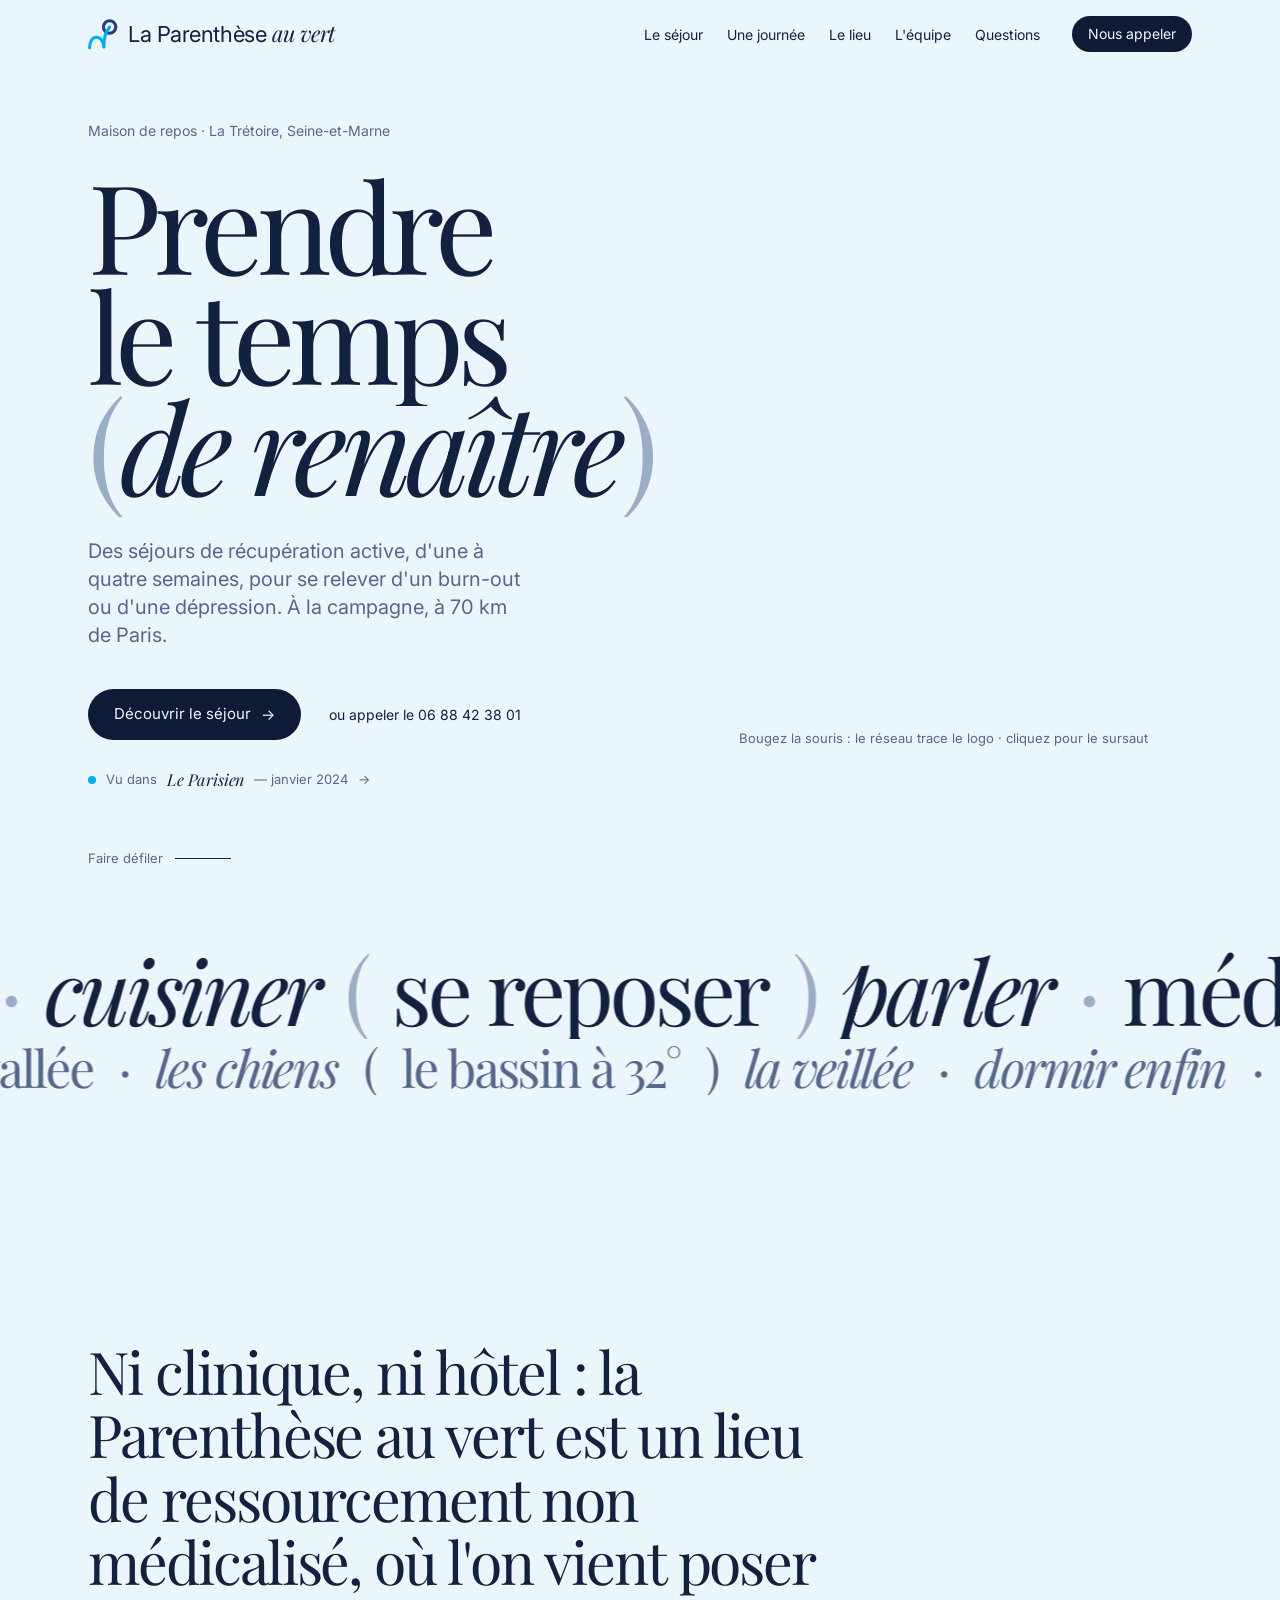
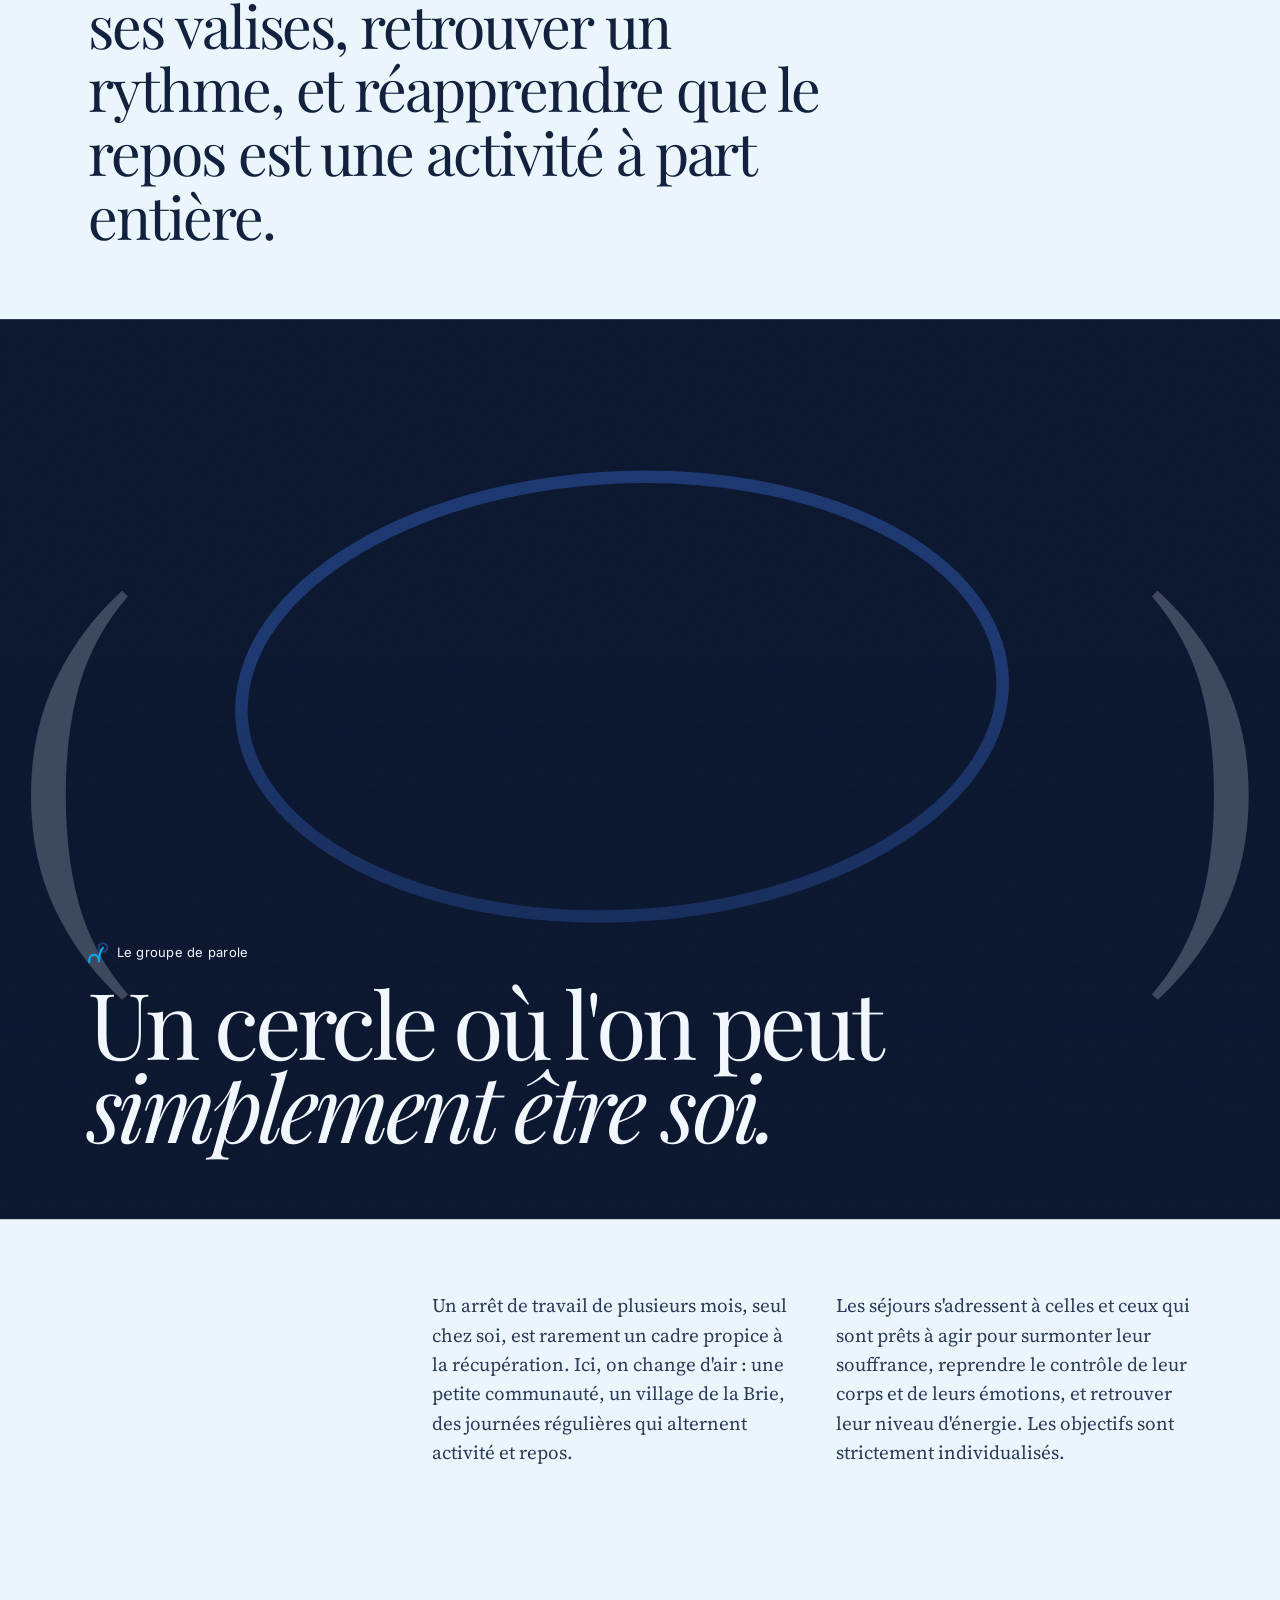
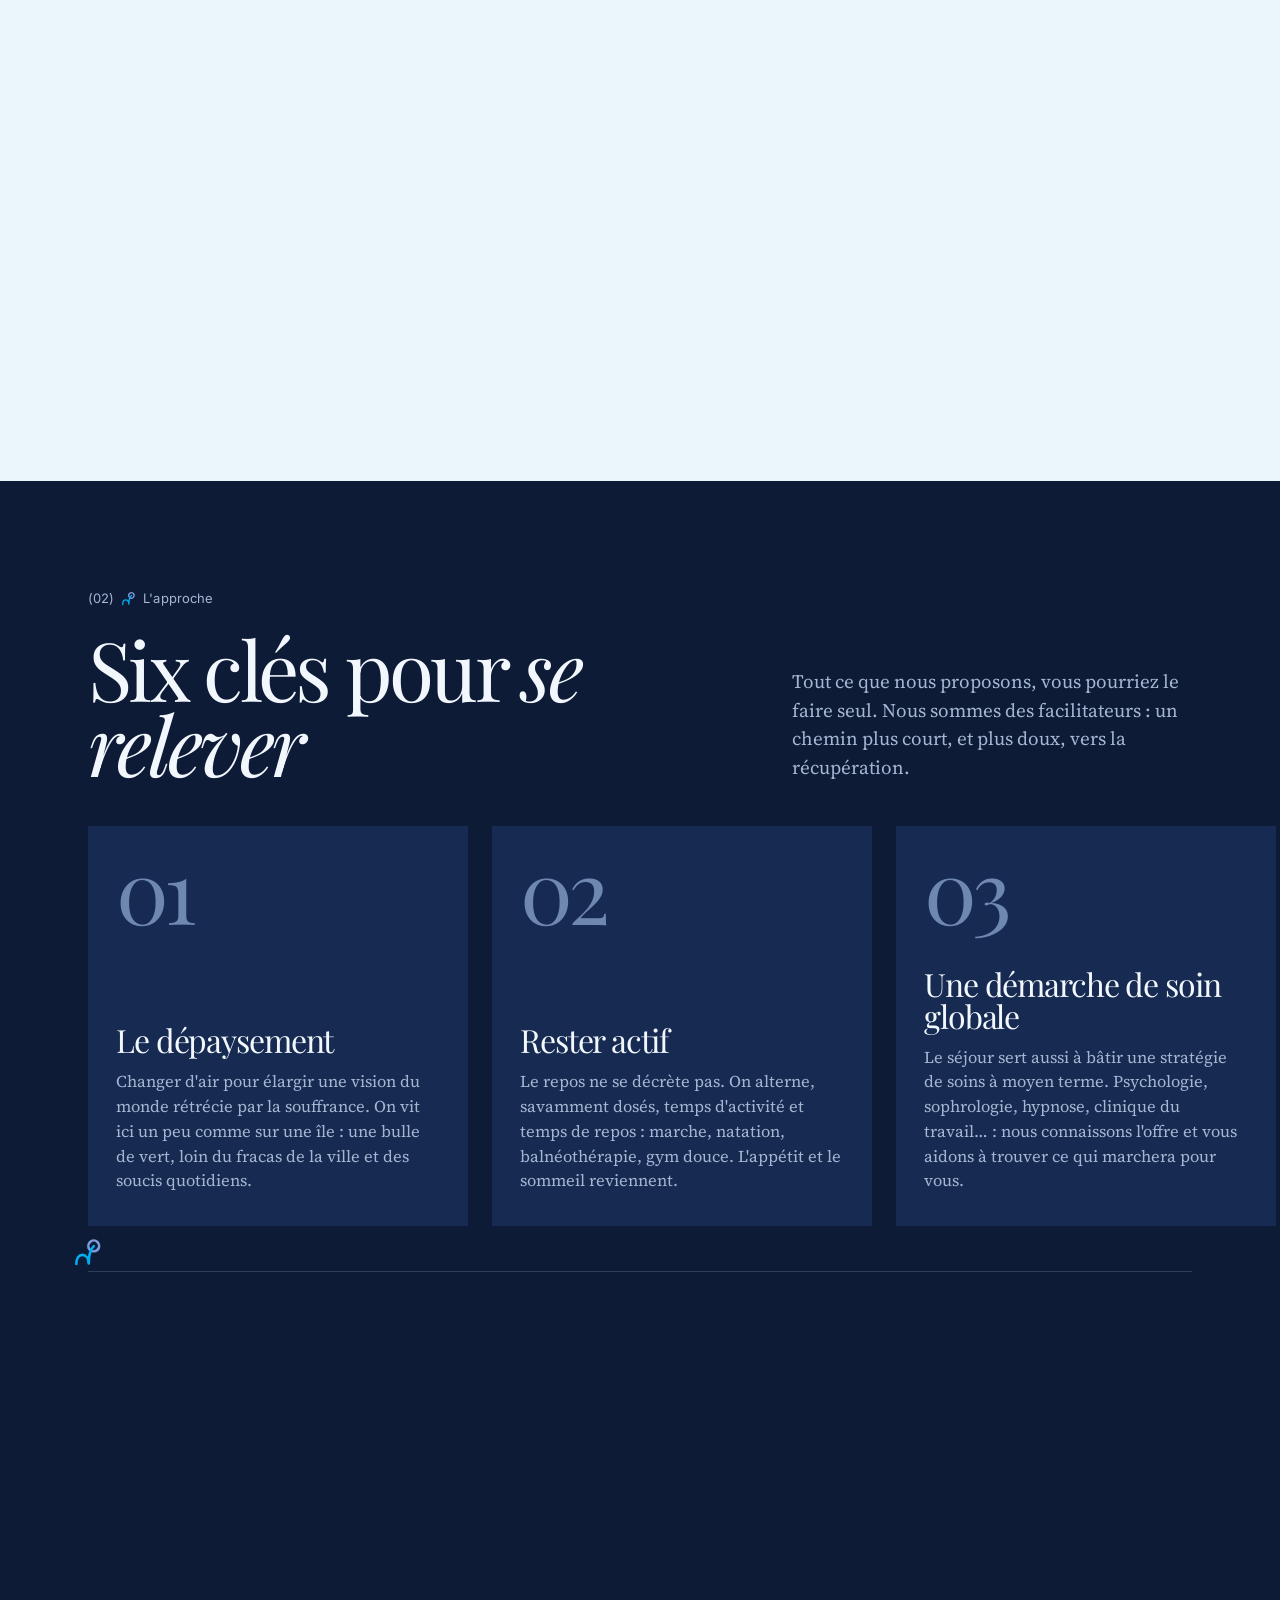
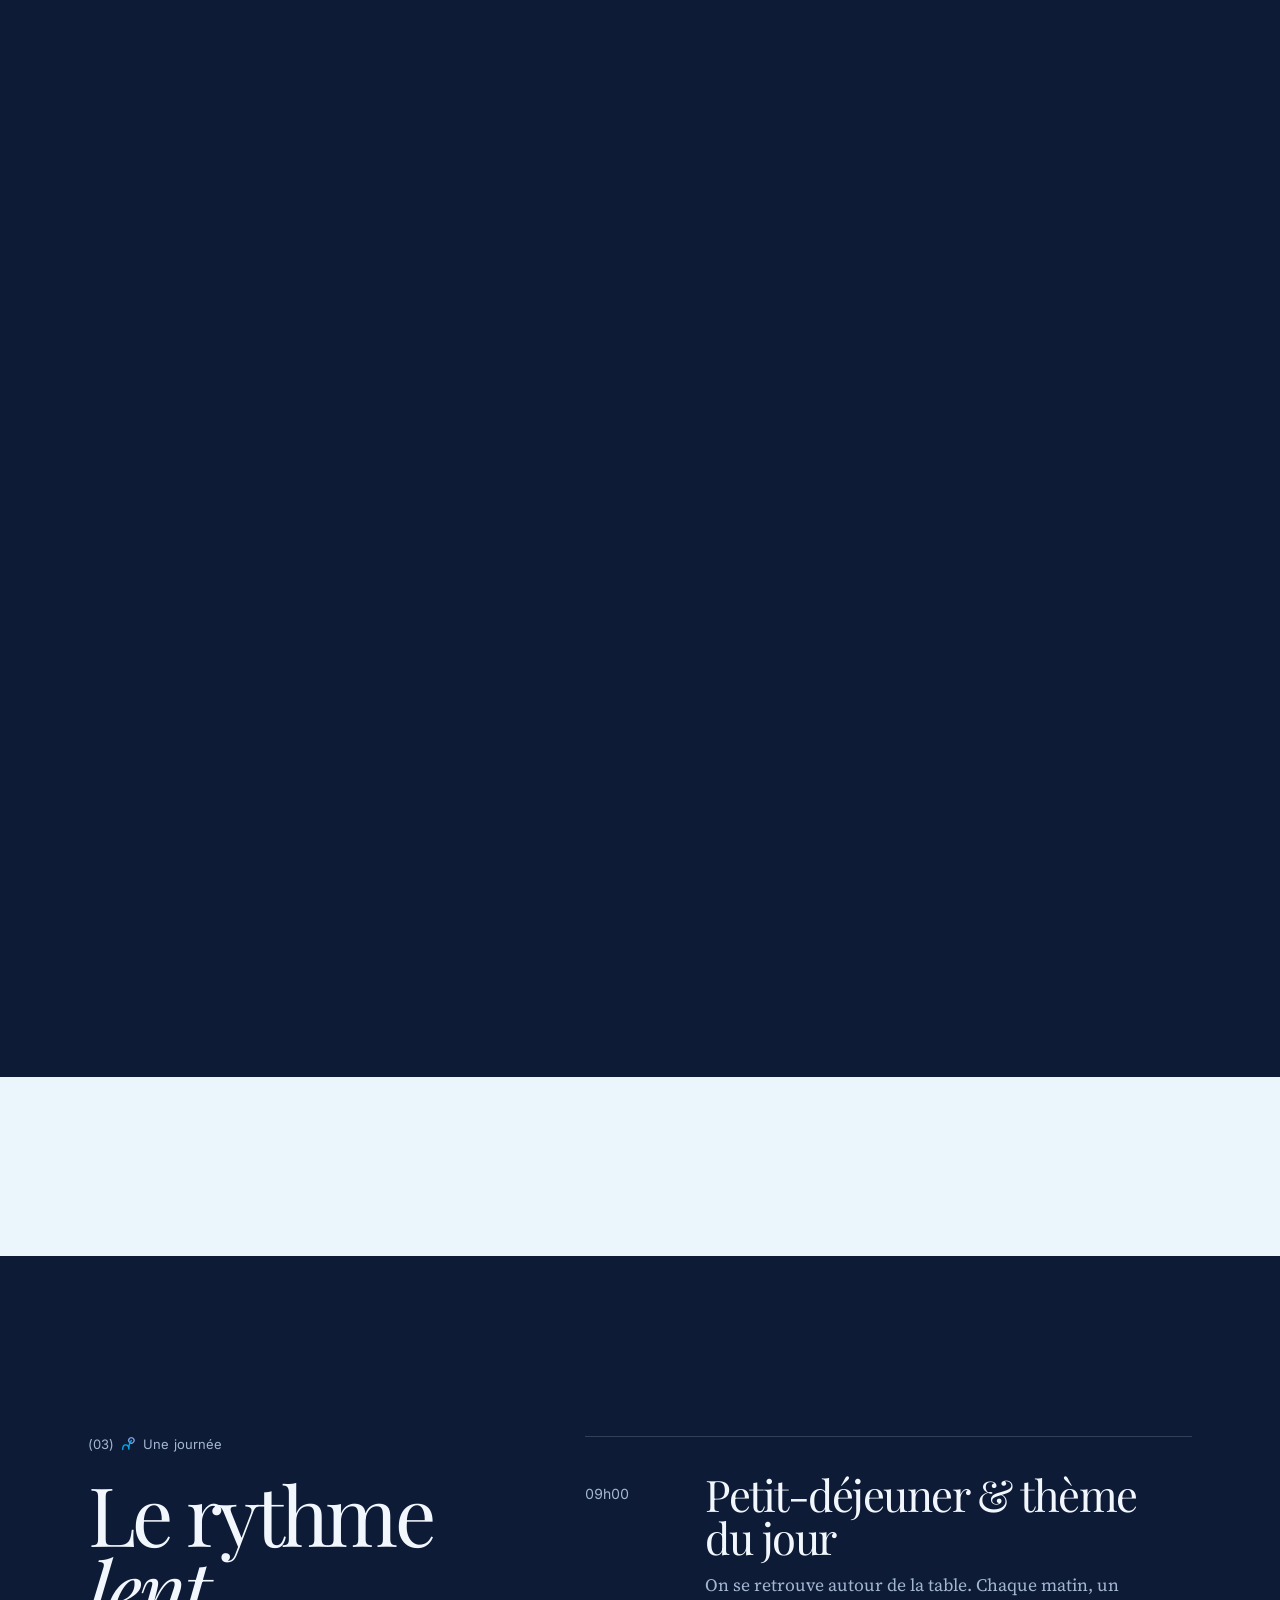
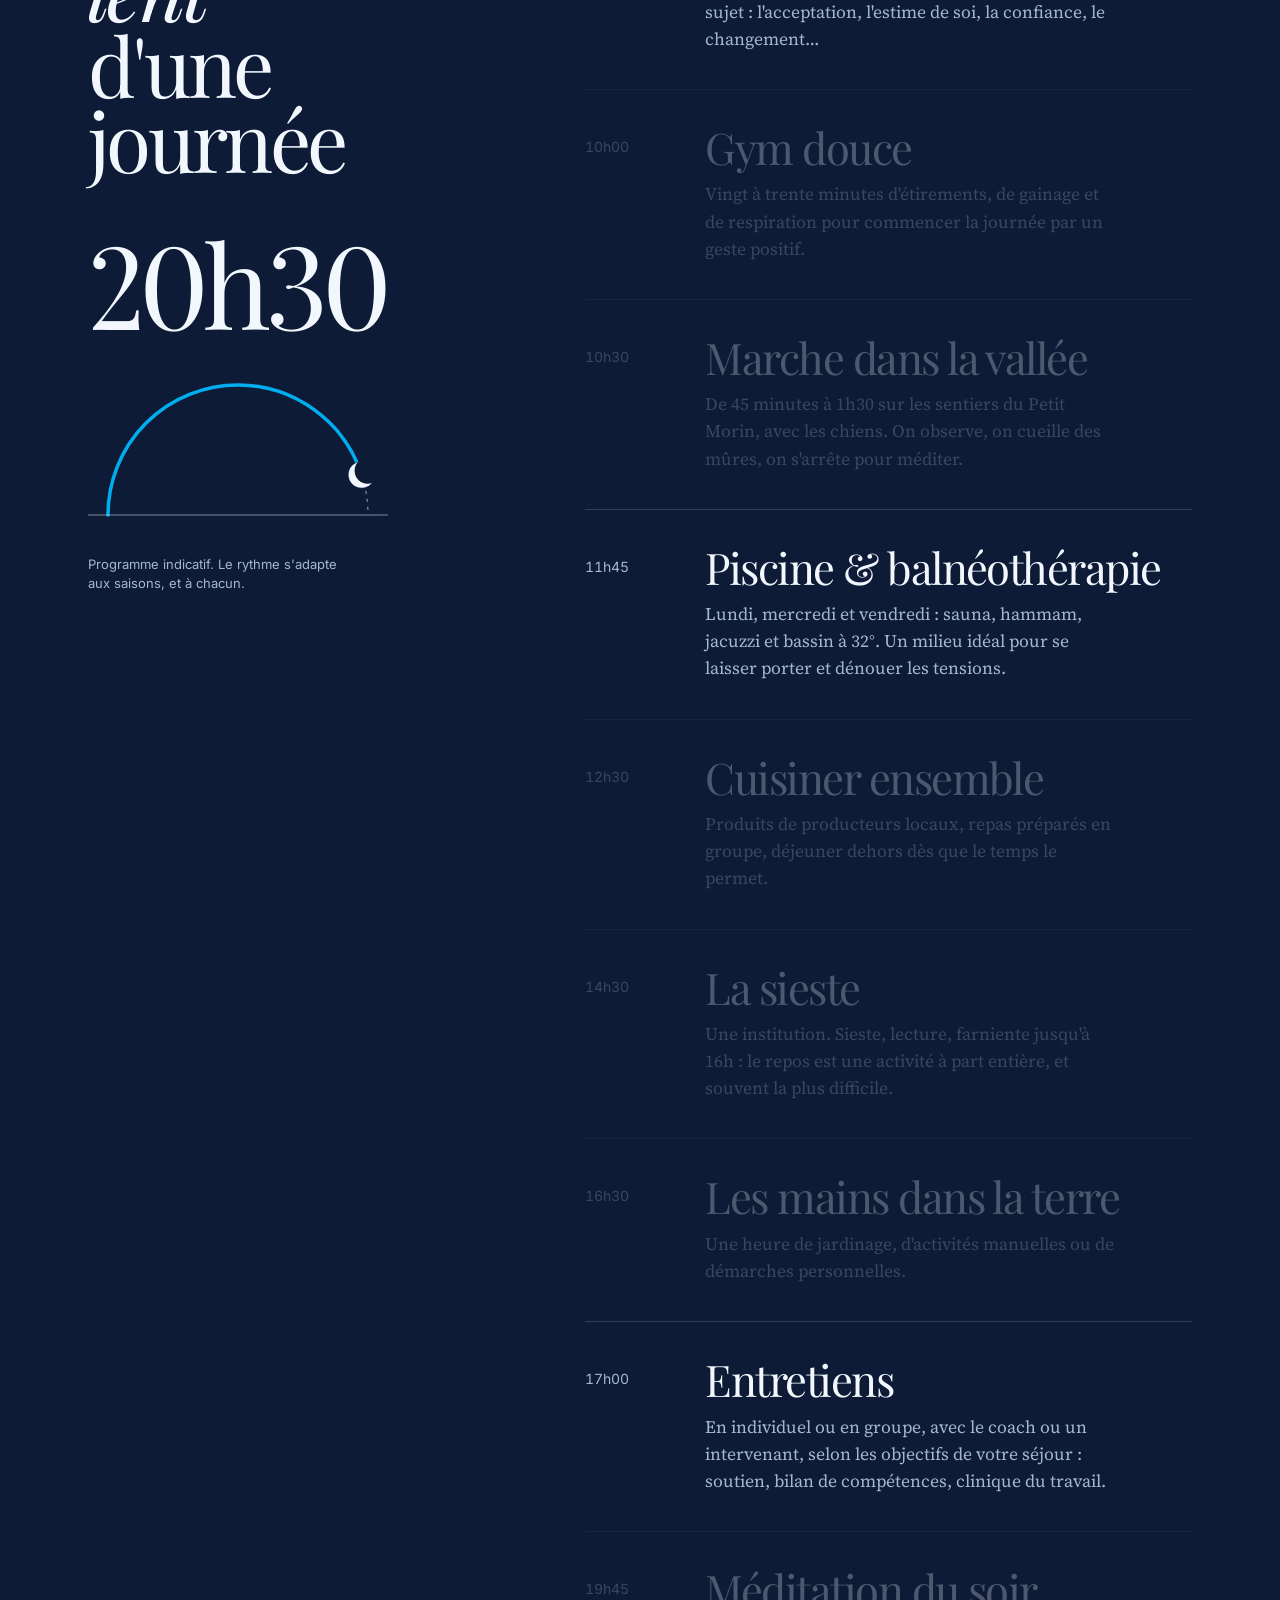
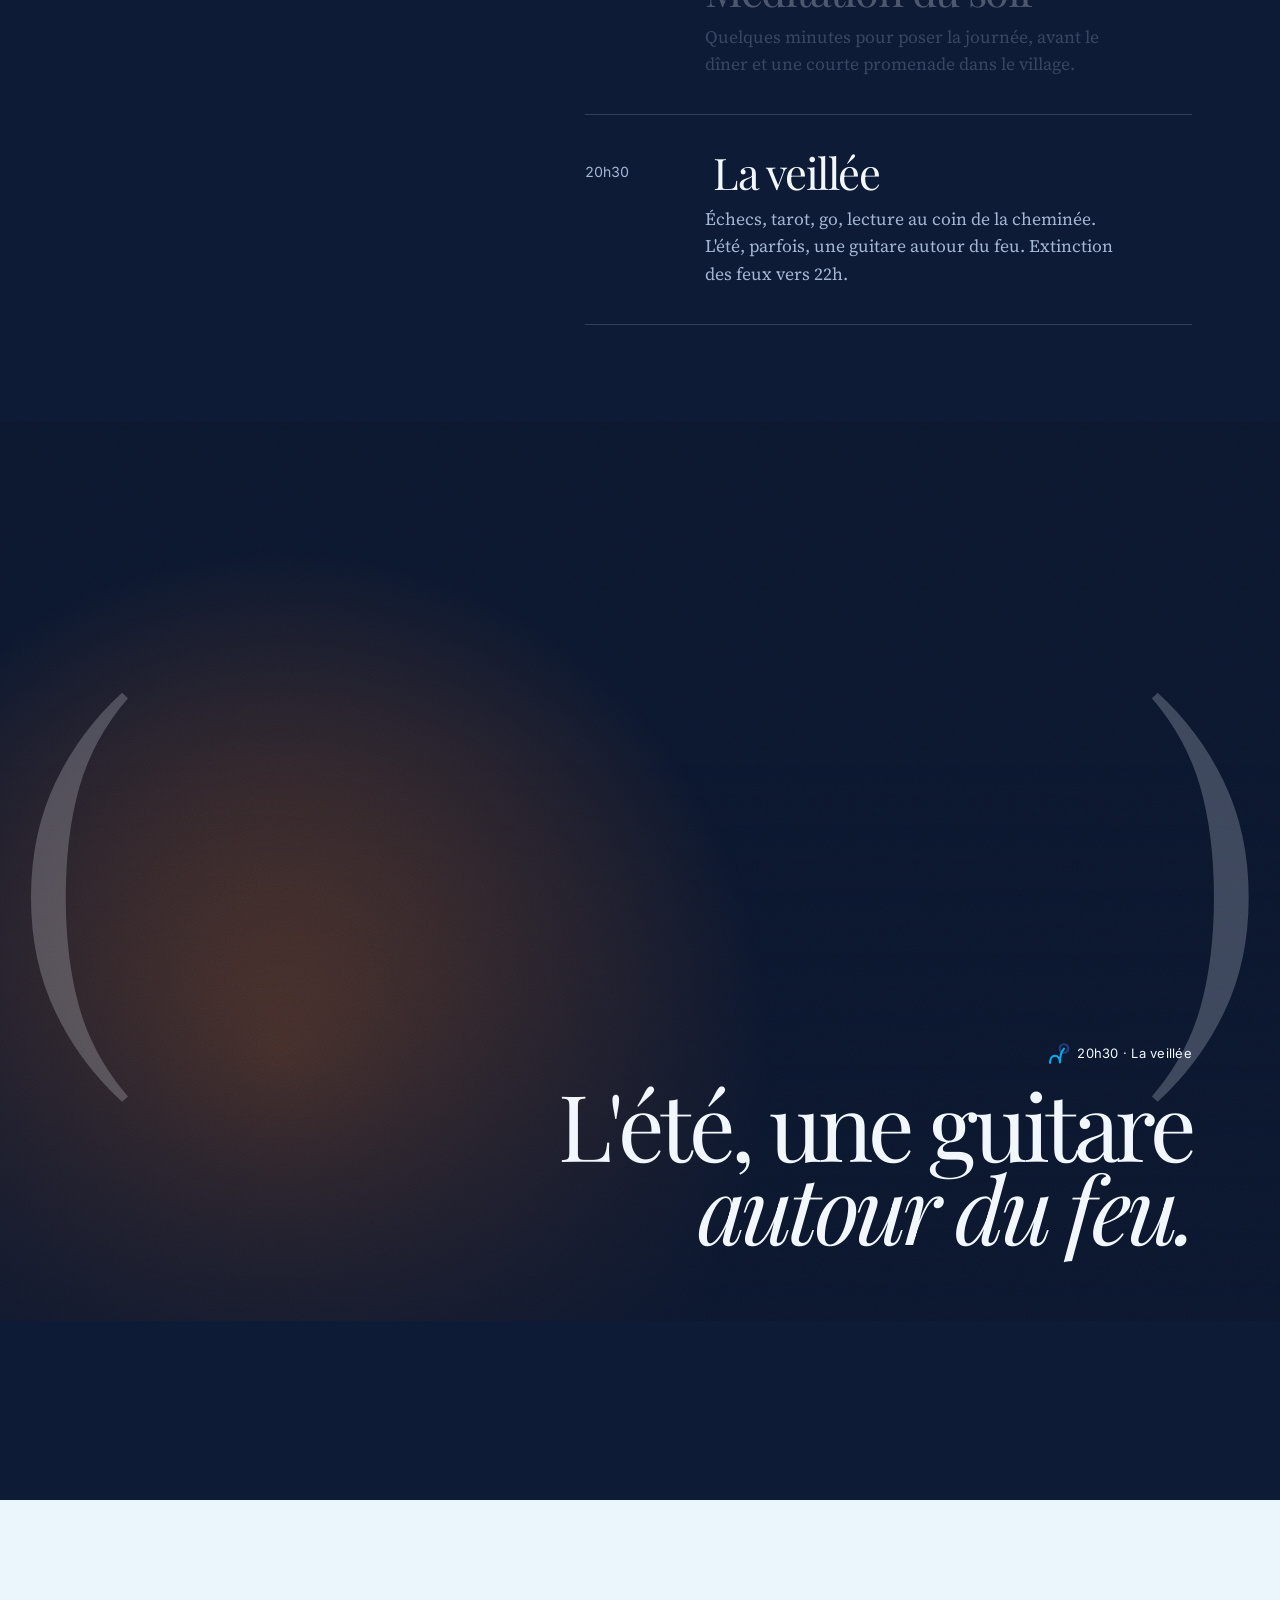
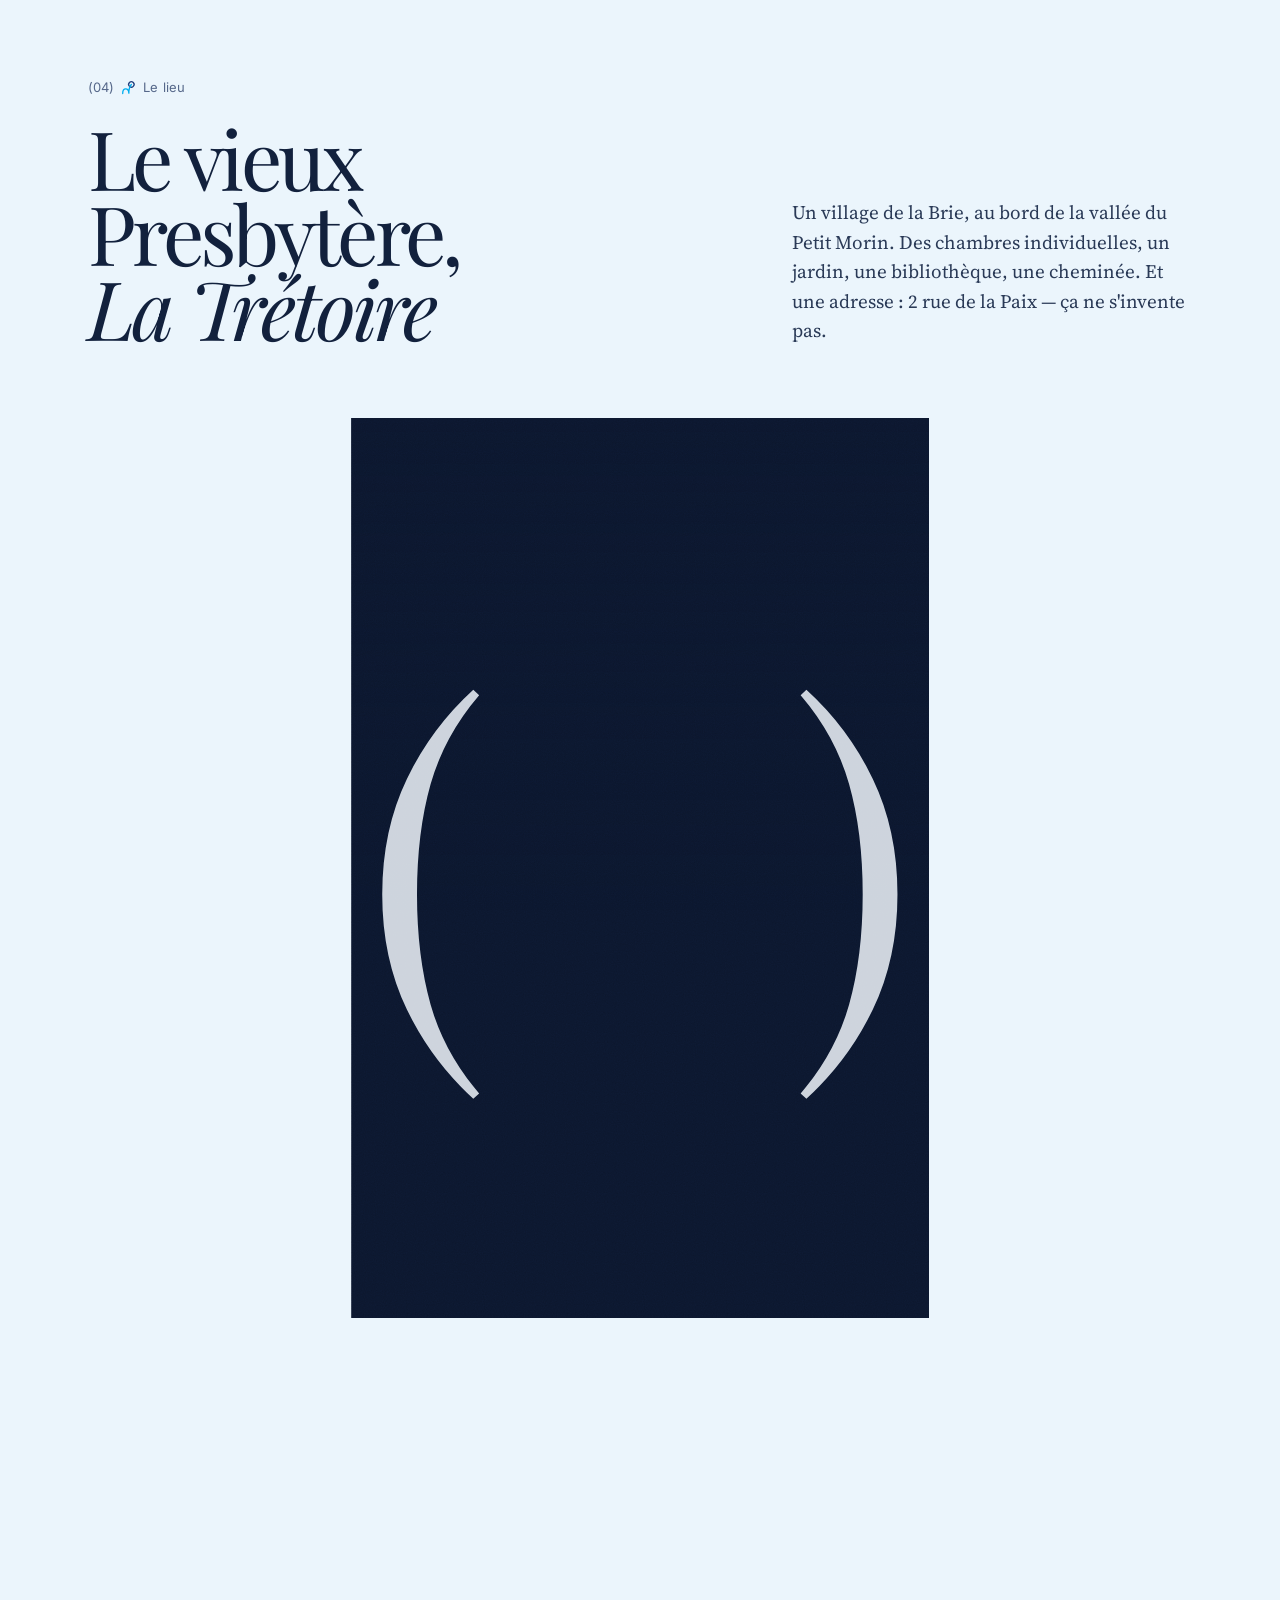
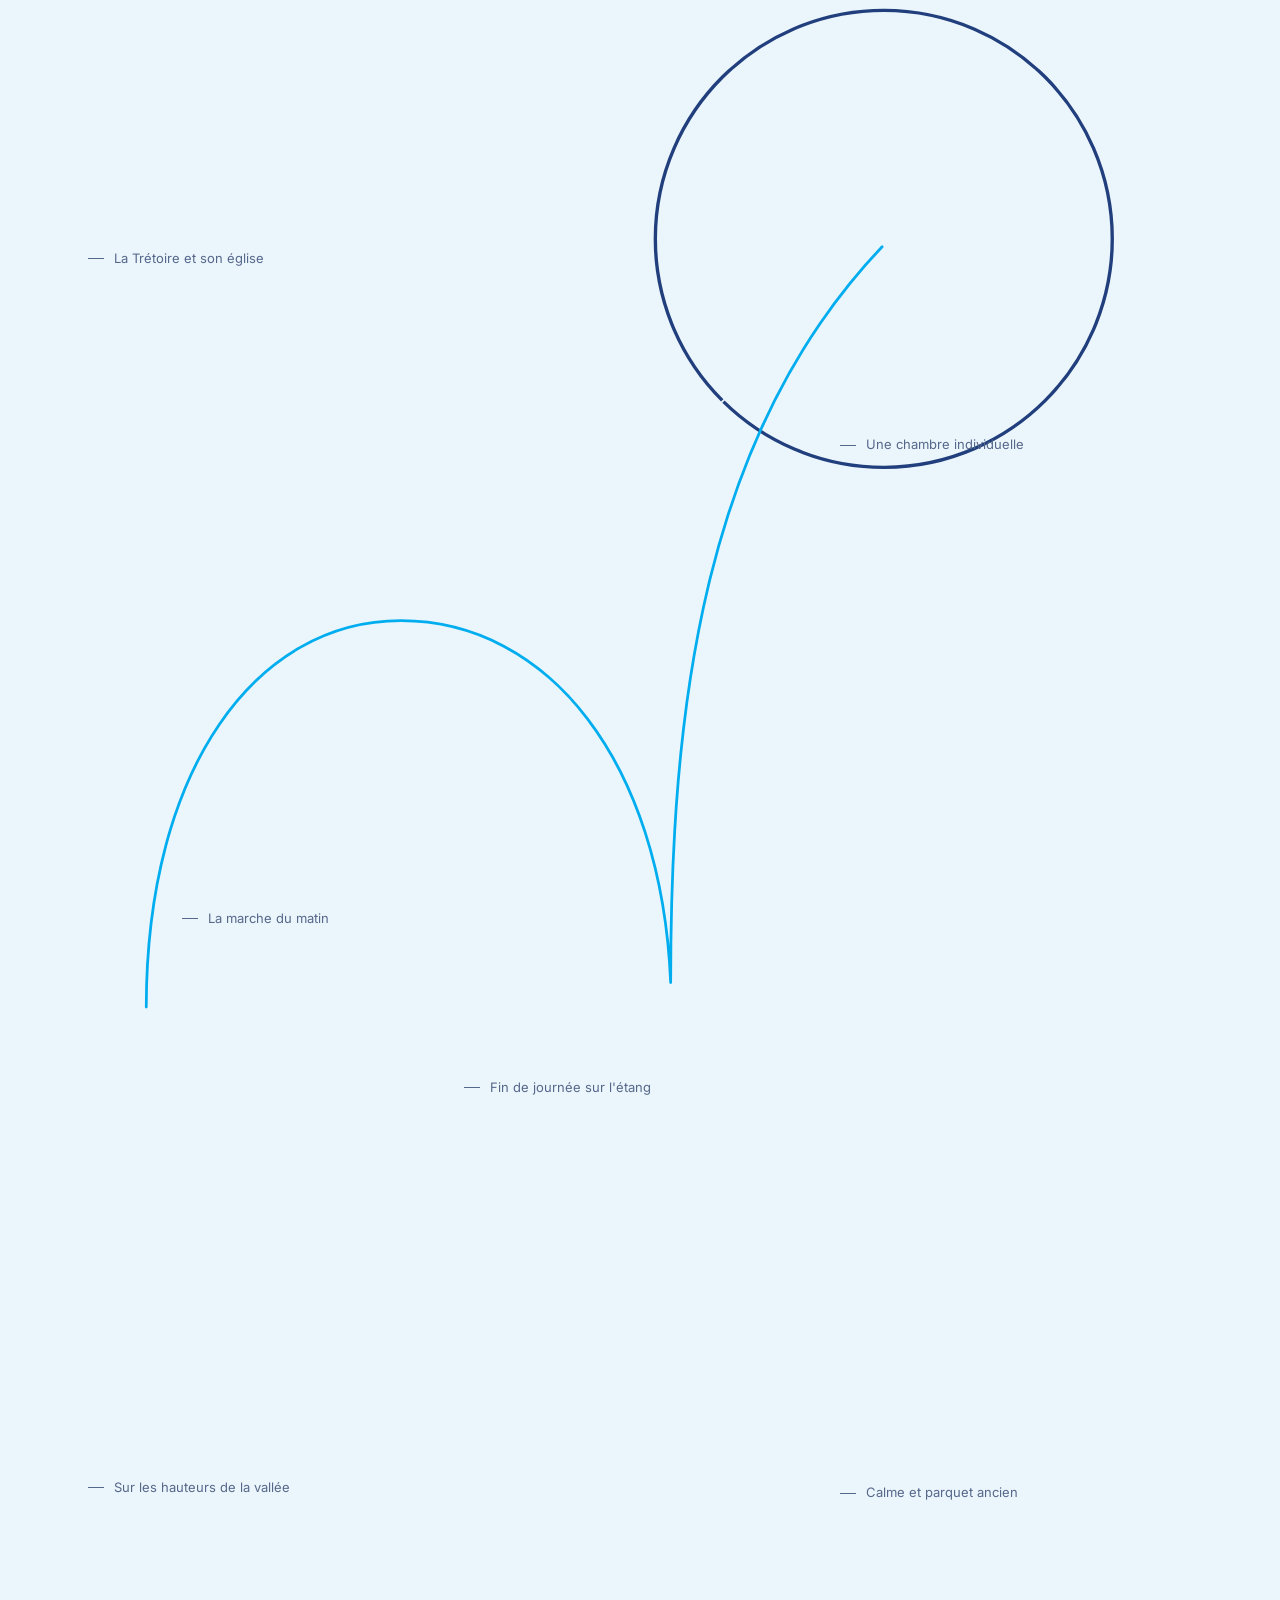
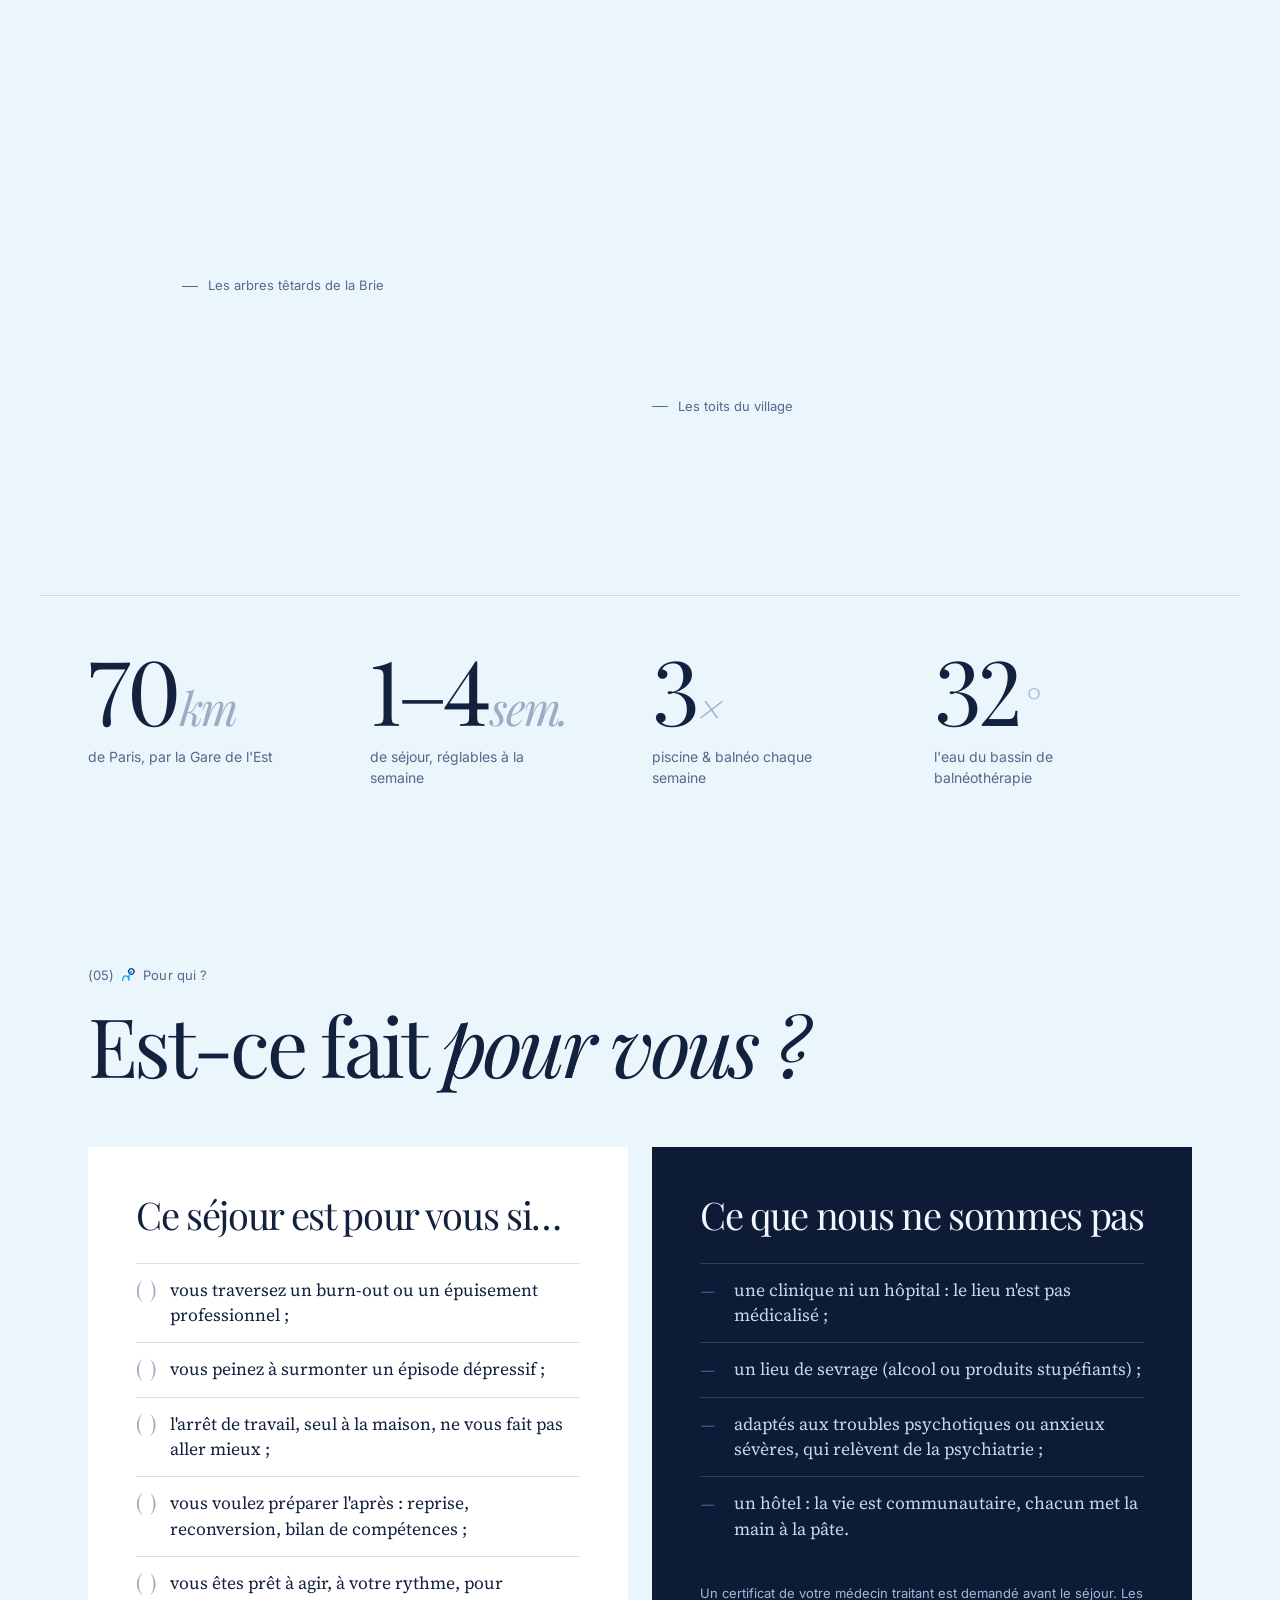
==== commit 114830ad: "Supprime la barre de navigation flottante sur mobile et tablette La barre « Séjour · Journée · Lieu " ====
--- a/index.html
+++ b/index.html
@@ -80,15 +80,6 @@
   </button>
 </header>
 
-<!-- Smartphone & tablet: a floating tab bar, always within thumb reach; the current section is highlighted -->
-<nav class="tabbar" aria-label="Navigation rapide" data-tabbar>
-  <a href="#sejour" data-tab="sejour approche"><i aria-hidden="true"></i><span>Séjour</span></a>
-  <a href="#journee" data-tab="journee"><i aria-hidden="true"></i><span>Journée</span></a>
-  <a href="#lieu" data-tab="lieu"><i aria-hidden="true"></i><span>Lieu</span></a>
-  <a href="#equipe" data-tab="equipe"><i aria-hidden="true"></i><span>Équipe</span></a>
-  <a href="#rdv" class="tabbar__cta" data-tab="contact"><span>Réserver</span></a>
-</nav>
-
 <div class="menu" id="menu" aria-hidden="true">
   <nav class="menu__links" aria-label="Menu mobile">
     <a href="#sejour"><span>Le séjour</span></a>
--- a/assets/css/style.css
+++ b/assets/css/style.css
@@ -296,45 +296,6 @@
 .menu-open .menu__links a:nth-child(6) span { transition-delay: .25s; }
 .menu__foot { font-size: var(--t-caption); color: var(--gray); }
 
-/* Smartphone & tablet tab bar — floating at the bottom, always visible */
-.tabbar { display: none; }
-@media (max-width: 1080px) {
-  .tabbar {
-    position: fixed; z-index: 95;
-    left: 12px; right: 12px; bottom: calc(12px + env(safe-area-inset-bottom, 0px));
-    max-width: 520px; margin: 0 auto;
-    display: flex; align-items: center; gap: 2px; padding: 6px;
-    background: var(--night); color: var(--light);
-    border-radius: 9999px;
-    box-shadow: inset 0 0 0 1px rgba(var(--light-rgb), .14); /* hairline, readable over night zones */
-    transform: translateY(calc(100% + 32px));
-    transition: transform .7s var(--ease);
-  }
-  .is-loaded .tabbar { transform: none; }
-  .menu-open .tabbar { transform: translateY(calc(100% + 32px)); }
-  .tabbar a {
-    flex: 1 1 0; min-width: 0;
-    display: flex; flex-direction: column; align-items: center; justify-content: center; gap: 5px;
-    min-height: 48px; padding: 6px 2px; border-radius: 9999px;
-    font-size: 12px; line-height: 1; color: #A3B7D3; white-space: nowrap;
-    transition: color .4s var(--ease), background-color .4s var(--ease);
-    -webkit-tap-highlight-color: transparent;
-  }
-  .tabbar a i {
-    width: 8px; height: 8px; border-radius: 50%;
-    box-shadow: inset 0 0 0 1.5px currentColor; opacity: .55;
-    transition: transform .5s var(--ease), background-color .4s, box-shadow .4s, opacity .4s;
-  }
-  /* the current section: a tiny version of the logo — navy ring, cyan centre */
-  .tabbar a.is-active { color: var(--light); background: rgba(var(--light-rgb), .08); }
-  .tabbar a.is-active i { opacity: 1; background: var(--logo-cyan); box-shadow: 0 0 0 2px var(--logo-navy-rev); transform: scale(1.15); }
-  .tabbar a:active { background: rgba(var(--light-rgb), .14); }
-  .tabbar__cta { flex: 1.35 1 0 !important; background: var(--light); color: var(--night) !important; font-size: 13px !important; font-weight: 500; }
-  .tabbar__cta.is-active, .tabbar__cta:active { background: var(--sky-2) !important; }
-  /* keep the end of the page clear of the bar */
-  .footer.zone-night { padding-bottom: calc(108px + env(safe-area-inset-bottom, 0px)); }
-}
-@media (max-width: 360px) { .tabbar a { font-size: 11px; } .tabbar__cta { font-size: 12px !important; } }
 
 /* =========================================================
    Hero
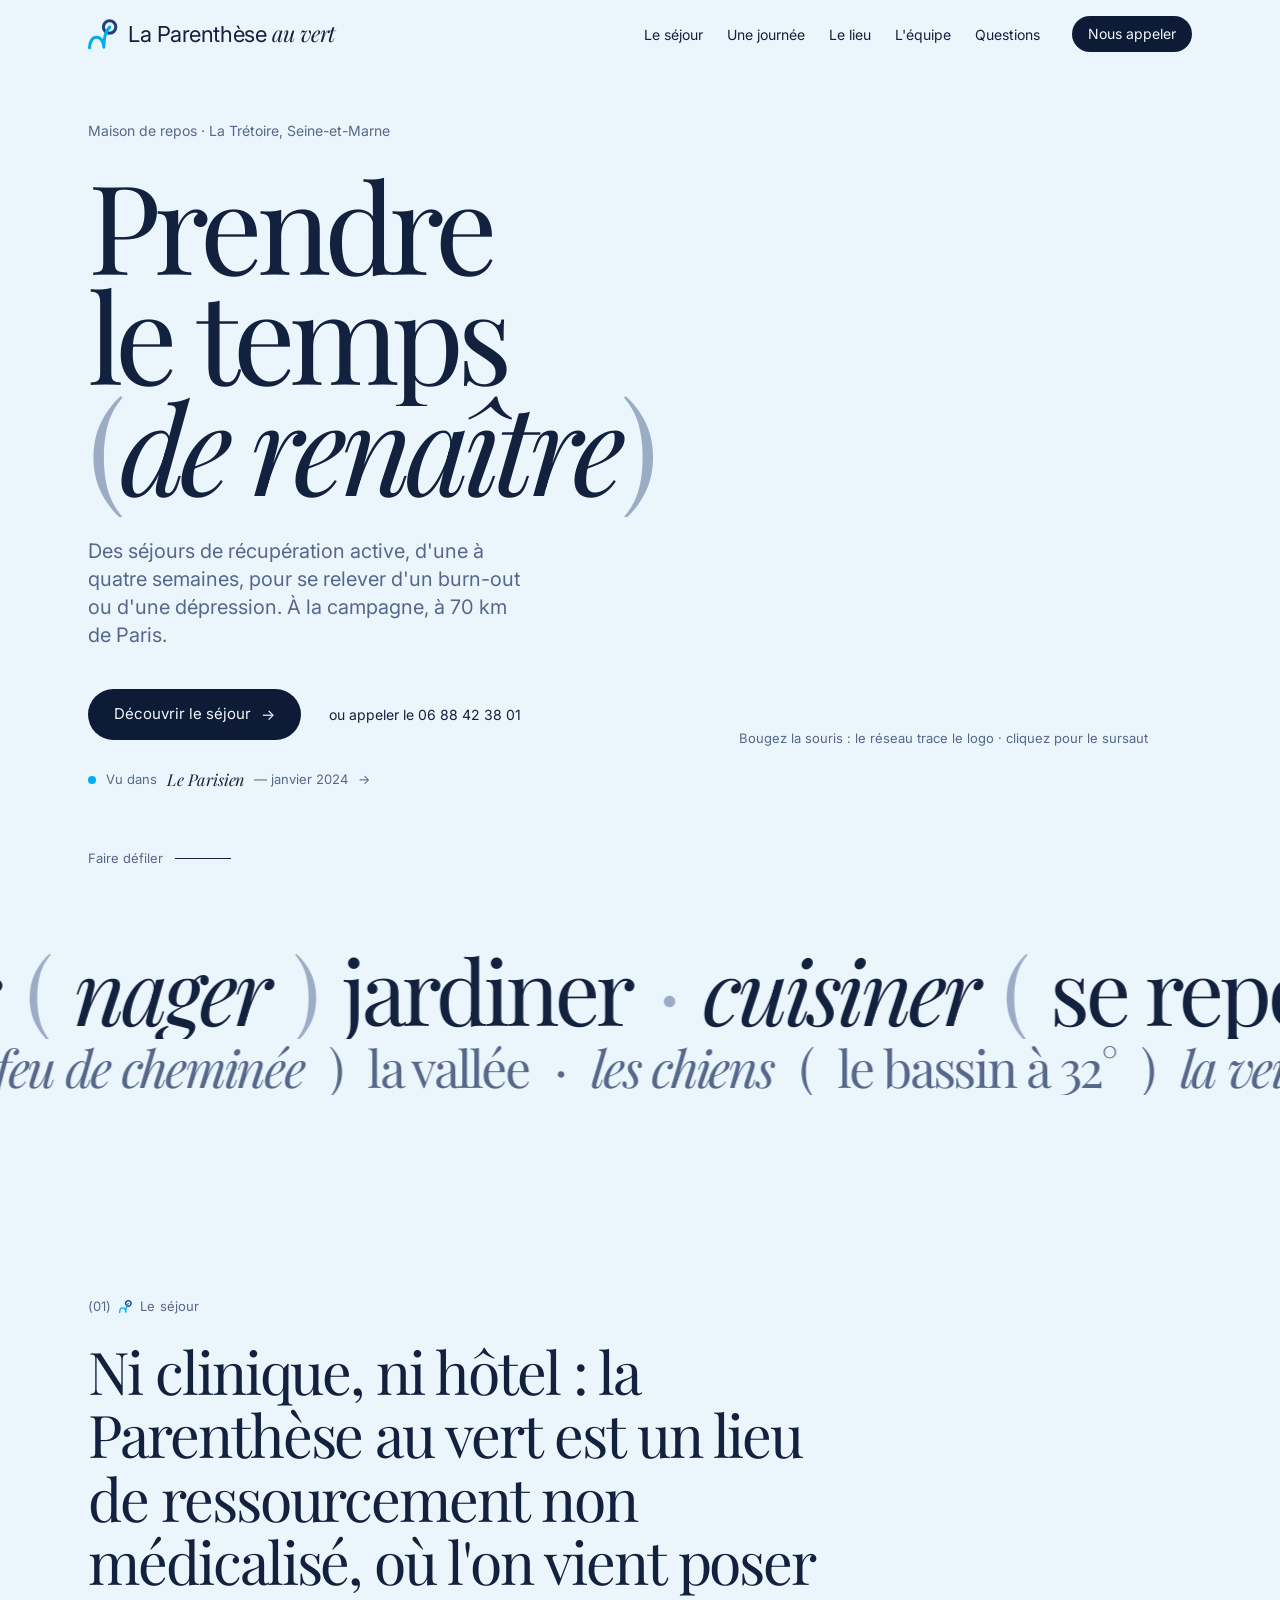
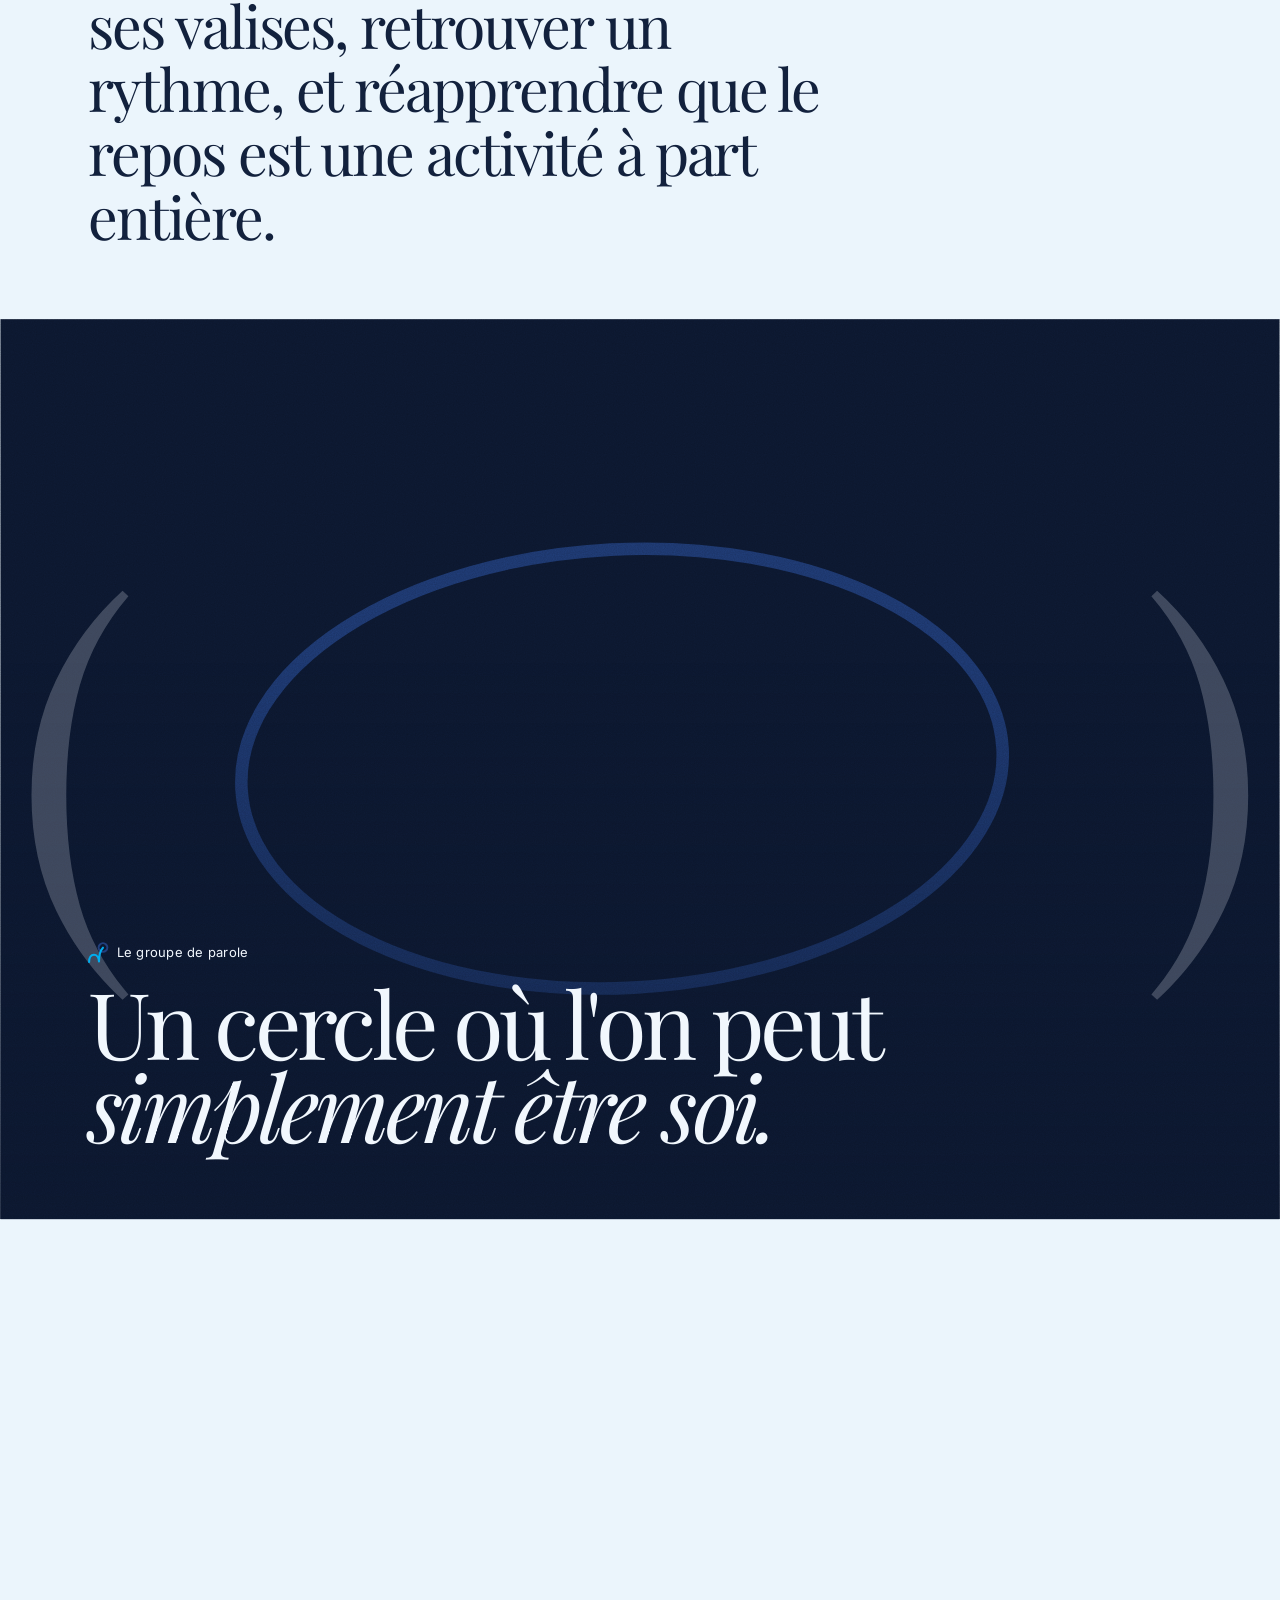
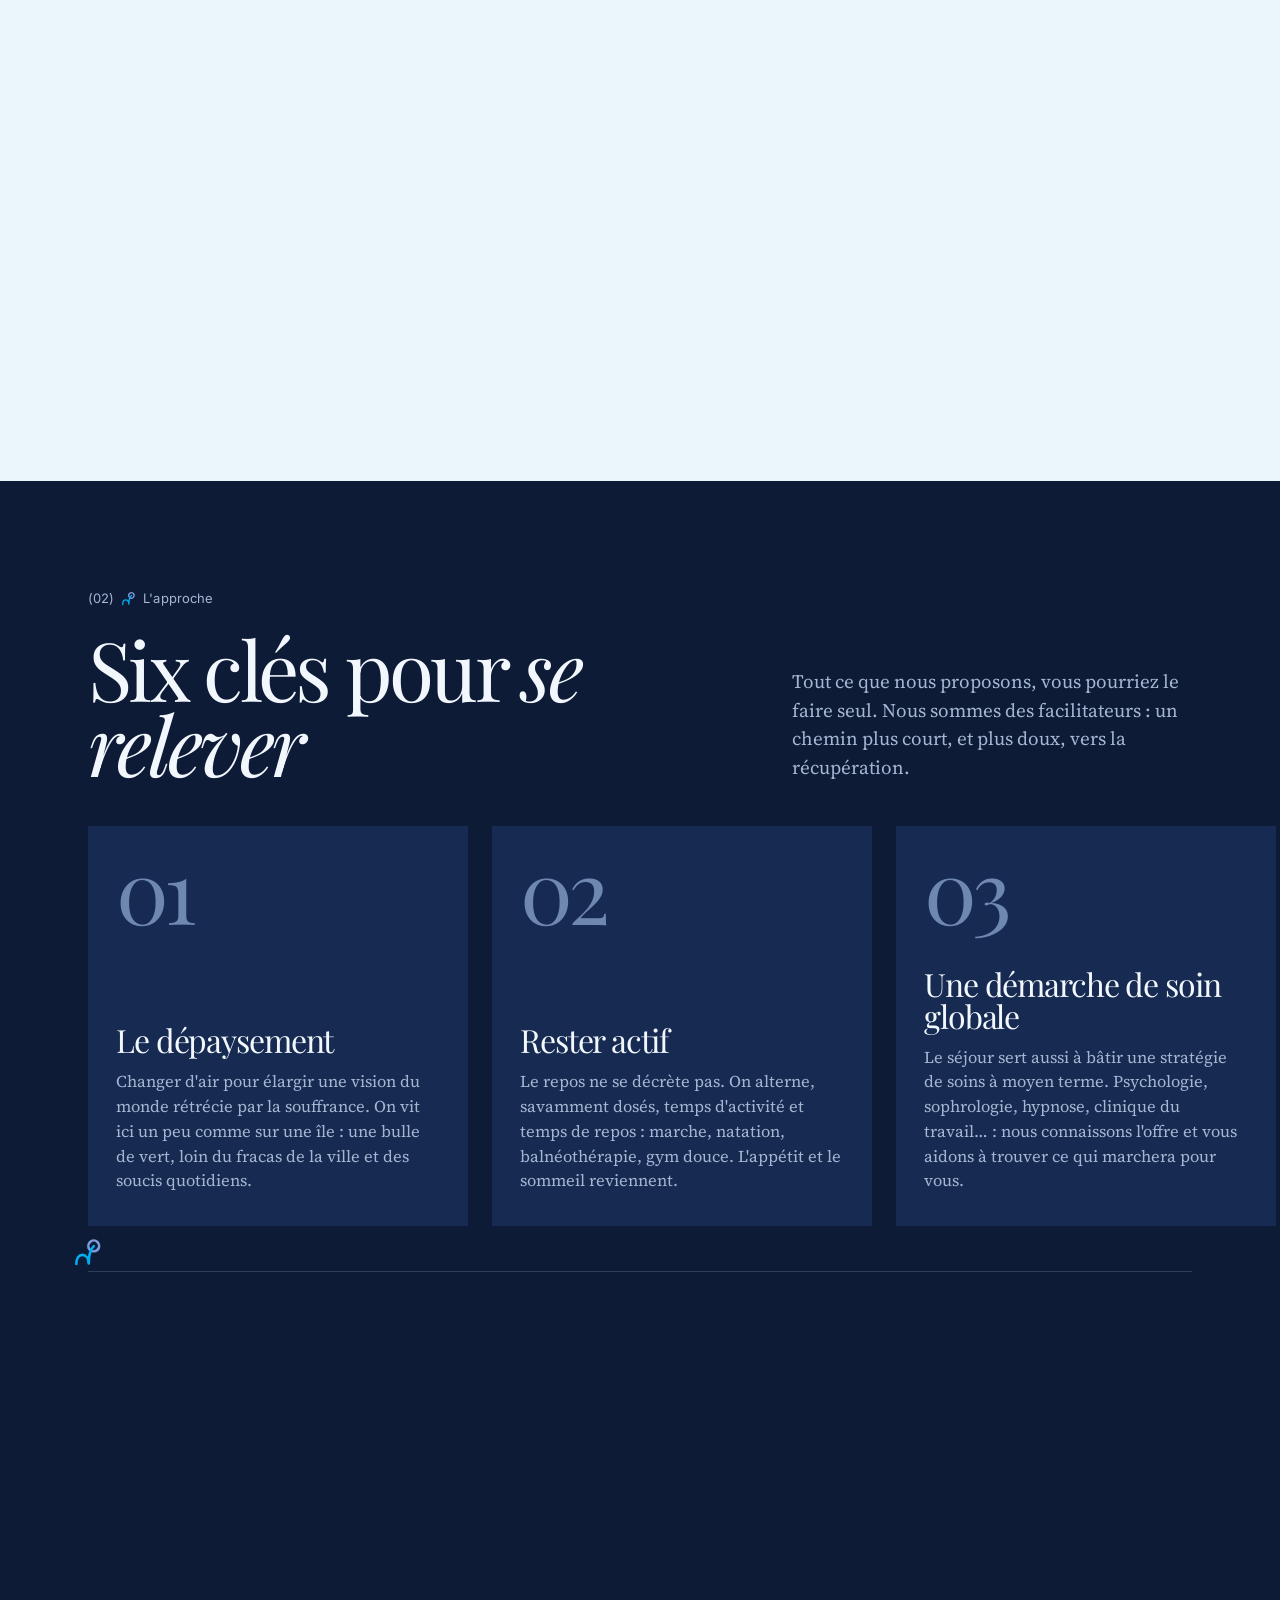
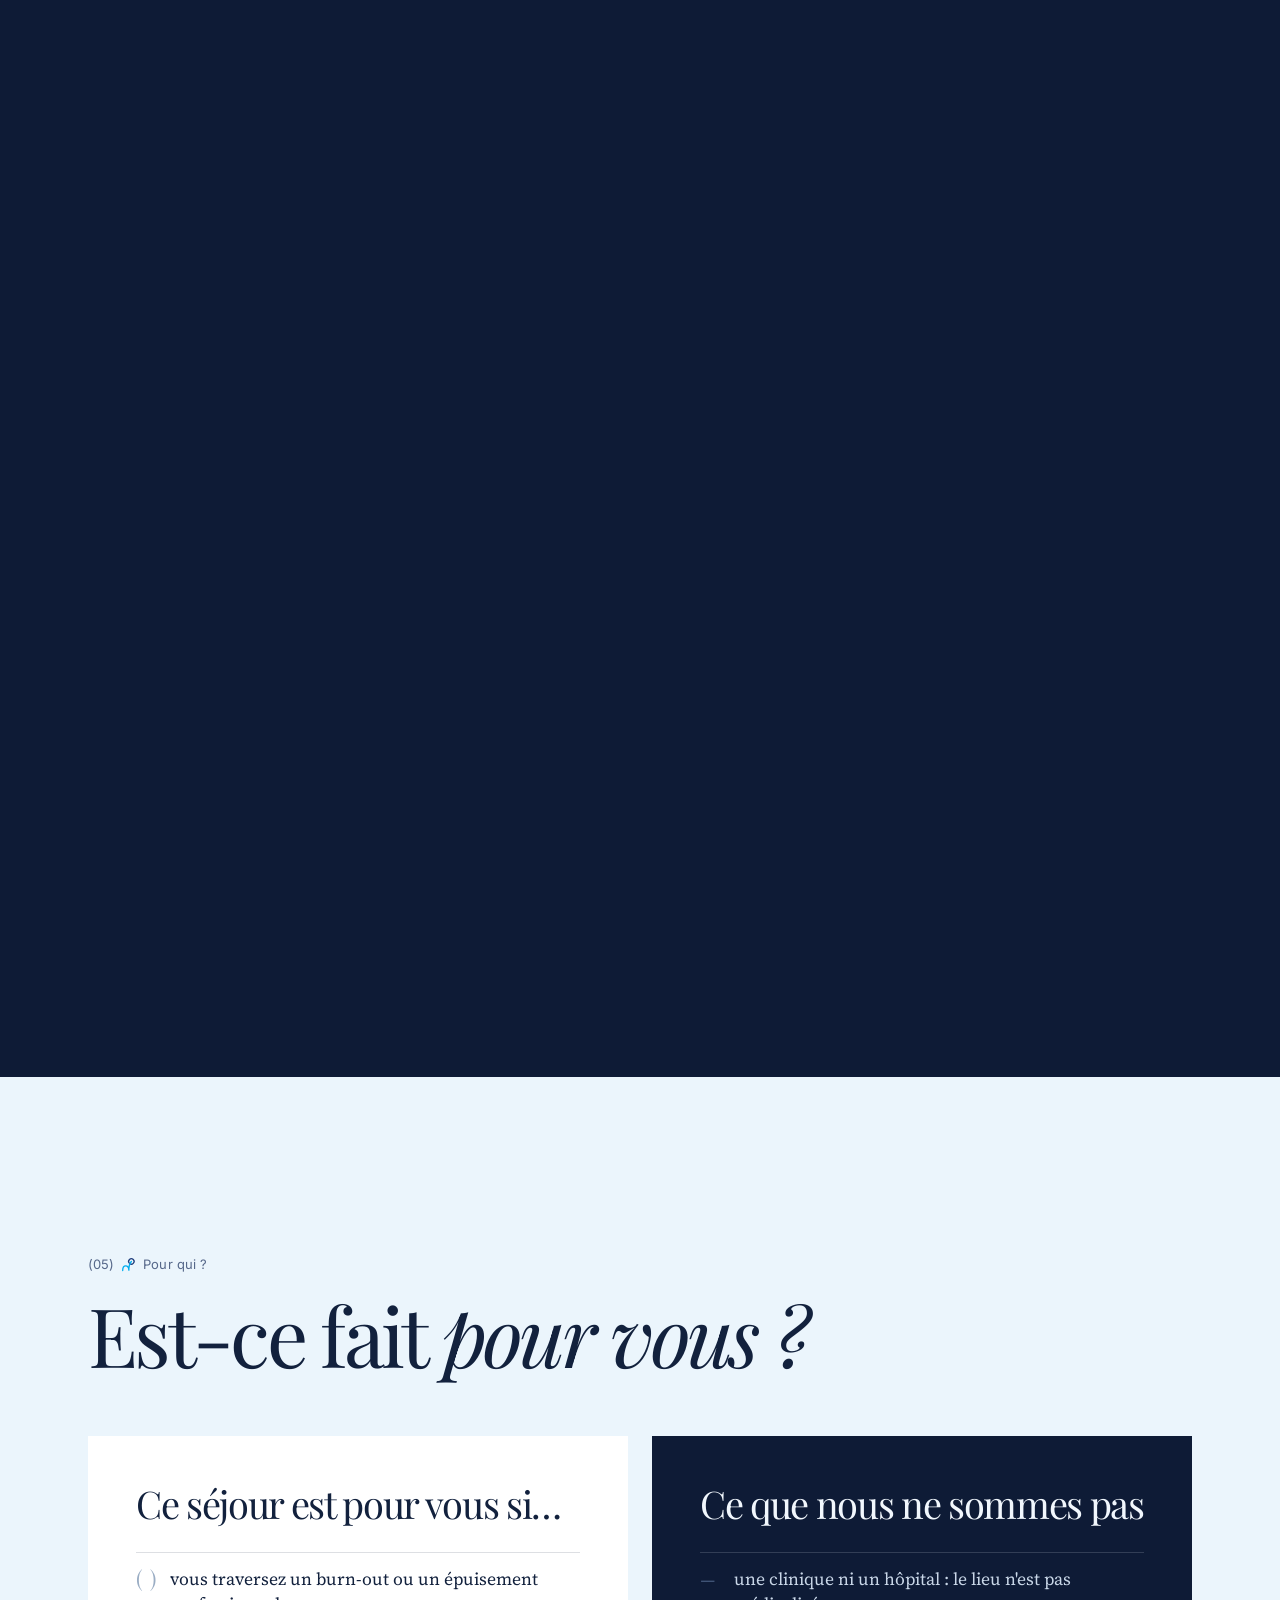
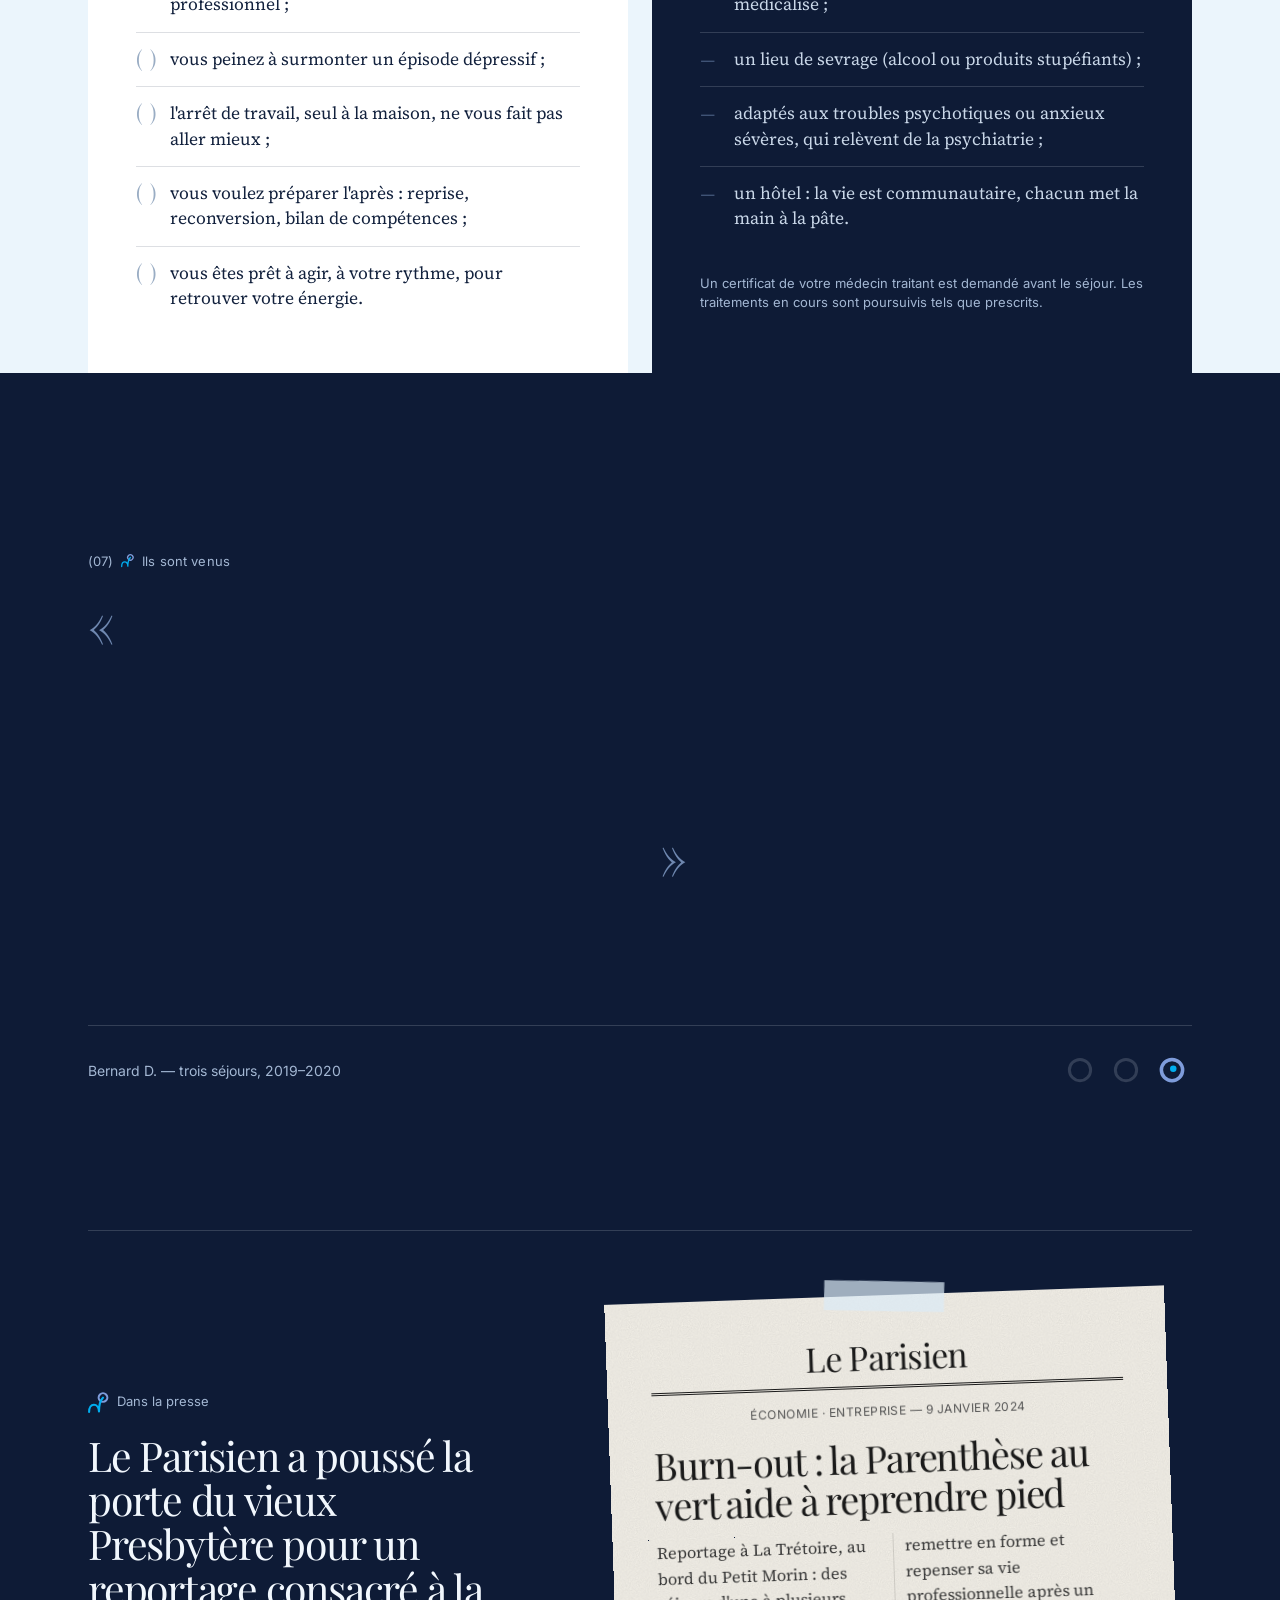
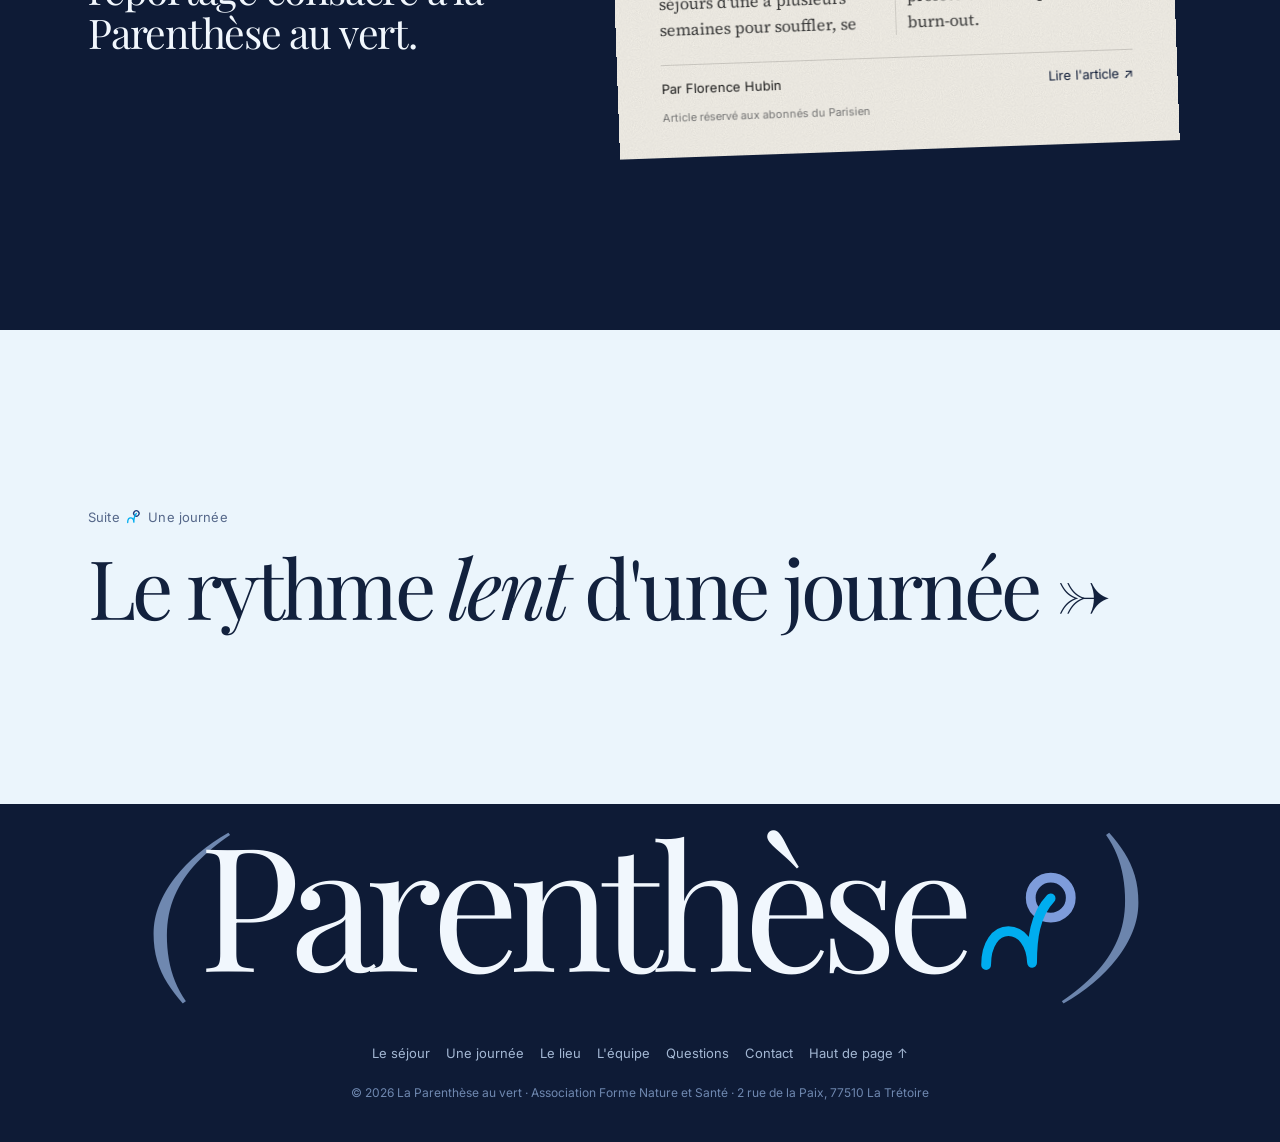
==== commit ca892bac: "Découpe le site en six pages pour le référencement Accueil (le séjour, l'approche, pour qui, témoign" ====
--- a/index.html
+++ b/index.html
@@ -18,7 +18,7 @@
 <link rel="preconnect" href="https://fonts.googleapis.com">
 <link rel="preconnect" href="https://fonts.gstatic.com" crossorigin>
 <link href="https://fonts.googleapis.com/css2?family=Inter:wght@400;500&family=Playfair+Display:ital,wght@0,400;1,400&family=Source+Serif+4:ital,opsz,wght@0,8..60,400;1,8..60,400&display=swap" rel="stylesheet">
-<link rel="stylesheet" href="assets/css/style.css?v=20261010-2">
+<link rel="stylesheet" href="assets/css/style.css?v=20261018-1">
 <script type="application/ld+json">
 {
   "@context": "https://schema.org",
@@ -67,10 +67,10 @@
   </a>
   <nav class="nav__links" aria-label="Navigation principale">
     <a href="#sejour" class="ulink">Le séjour</a>
-    <a href="#journee" class="ulink">Une journée</a>
-    <a href="#lieu" class="ulink">Le lieu</a>
-    <a href="#equipe" class="ulink">L'équipe</a>
-    <a href="#questions" class="ulink">Questions</a>
+    <a href="une-journee.html" class="ulink">Une journée</a>
+    <a href="le-lieu.html" class="ulink">Le lieu</a>
+    <a href="equipe.html" class="ulink">L'équipe</a>
+    <a href="questions.html" class="ulink">Questions</a>
   </nav>
   <a class="pill pill--sm magnetic" href="tel:+33688423801">
     <span class="pill__roll"><span data-text="06 88 42 38 01">Nous appeler</span></span>
@@ -83,11 +83,11 @@
 <div class="menu" id="menu" aria-hidden="true">
   <nav class="menu__links" aria-label="Menu mobile">
     <a href="#sejour"><span>Le séjour</span></a>
-    <a href="#journee"><span>Une journée</span></a>
-    <a href="#lieu"><span>Le lieu</span></a>
-    <a href="#equipe"><span>L'équipe</span></a>
-    <a href="#questions"><span>Questions</span></a>
-    <a href="#contact"><span>Contact</span></a>
+    <a href="une-journee.html"><span>Une journée</span></a>
+    <a href="le-lieu.html"><span>Le lieu</span></a>
+    <a href="equipe.html"><span>L'équipe</span></a>
+    <a href="questions.html"><span>Questions</span></a>
+    <a href="contact.html"><span>Contact</span></a>
   </nav>
   <div class="menu__bottom">
     <span class="menu__logo" data-logo="logo--draw"></span>
@@ -234,142 +234,6 @@
   </div>
 </section>
 
-<!-- ============ A day ============ -->
-<section class="day" id="journee">
-  <div class="day__inner wrap">
-    <aside class="day__aside">
-      <p class="label">(03) — Une journée</p>
-      <h2 class="h2">Le rythme <em>lent</em><br>d'une journée</h2>
-      <div class="day__clock" aria-hidden="true">
-        <span class="day__hour" data-hour>09h00</span>
-      </div>
-      <svg class="day__sky" viewBox="0 0 300 160" aria-hidden="true">
-        <path class="day__arc" d="M 20 150 A 130 130 0 0 1 280 150"/>
-        <!-- the cyan stroke of the logo follows the sun, the sun is its ring -->
-        <path class="day__trail" pathLength="1" d="M 20 150 A 130 130 0 0 1 280 150" data-trail/>
-        <line x1="0" y1="150" x2="300" y2="150" class="day__horizon"/>
-        <g class="day__sun" data-sun>
-          <circle r="10.5" class="day__ring"/>
-          <g class="day__moon">
-            <circle r="13" class="day__sun-disc"/>
-            <circle r="13" cx="6" cy="-4" class="day__moon-mask"/>
-          </g>
-        </g>
-      </svg>
-      <p class="day__note">Programme indicatif. Le rythme s'adapte aux saisons, et à chacun.</p>
-    </aside>
-
-    <ol class="day__list">
-      <li class="moment" data-time="09h00">
-        <time>09h00</time>
-        <div><h3>Petit-déjeuner &amp; thème du jour</h3>
-        <p>On se retrouve autour de la table. Chaque matin, un sujet&nbsp;: l'acceptation, l'estime de soi, la confiance, le changement…</p></div>
-      </li>
-      <li class="moment" data-time="10h00">
-        <time>10h00</time>
-        <div><h3>Gym douce</h3>
-        <p>Vingt à trente minutes d'étirements, de gainage et de respiration pour commencer la journée par un geste positif.</p></div>
-      </li>
-      <li class="moment" data-time="10h30">
-        <time>10h30</time>
-        <div><h3>Marche dans la vallée</h3>
-        <p>De 45&nbsp;minutes à 1h30 sur les sentiers du Petit Morin, avec les chiens. On observe, on cueille des mûres, on s'arrête pour méditer.</p></div>
-      </li>
-      <li class="moment" data-time="11h45">
-        <time>11h45</time>
-        <div><h3>Piscine &amp; balnéothérapie</h3>
-        <p>Lundi, mercredi et vendredi&nbsp;: sauna, hammam, jacuzzi et bassin à 32°. Un milieu idéal pour se laisser porter et dénouer les tensions.</p></div>
-      </li>
-      <li class="moment" data-time="12h30">
-        <time>12h30</time>
-        <div><h3>Cuisiner ensemble</h3>
-        <p>Produits de producteurs locaux, repas préparés en groupe, déjeuner dehors dès que le temps le permet.</p></div>
-      </li>
-      <li class="moment" data-time="14h30">
-        <time>14h30</time>
-        <div><h3>La sieste</h3>
-        <p>Une institution. Sieste, lecture, farniente jusqu'à 16h&nbsp;: le repos est une activité à part entière, et souvent la plus difficile.</p></div>
-      </li>
-      <li class="moment" data-time="16h30">
-        <time>16h30</time>
-        <div><h3>Les mains dans la terre</h3>
-        <p>Une heure de jardinage, d'activités manuelles ou de démarches personnelles.</p></div>
-      </li>
-      <li class="moment" data-time="17h00">
-        <time>17h00</time>
-        <div><h3>Entretiens</h3>
-        <p>En individuel ou en groupe, avec le coach ou un intervenant, selon les objectifs de votre séjour&nbsp;: soutien, bilan de compétences, clinique du travail.</p></div>
-      </li>
-      <li class="moment" data-time="19h45">
-        <time>19h45</time>
-        <div><h3>Méditation du soir</h3>
-        <p>Quelques minutes pour poser la journée, avant le dîner et une courte promenade dans le village.</p></div>
-      </li>
-      <li class="moment" data-time="20h30">
-        <time>20h30</time>
-        <div><h3>La veillée</h3>
-        <p>Échecs, tarot, go, lecture au coin de la cheminée. L'été, parfois, une guitare autour du feu. Extinction des feux vers 22h.</p></div>
-      </li>
-    </ol>
-  </div>
-
-  <!-- immersive: the day ends by the fire — flickering glow and rising embers -->
-  <figure class="immersive immersive--fire immersive--right" data-immersive data-cursor="hover" data-cursor-label="( )">
-    <div class="immersive__media">
-      <img src="assets/img/immersif/feu-de-camp.jpg" alt="Une guitare jouée au coin d'un feu de camp, la nuit" loading="lazy">
-    </div>
-    <div class="immersive__embers" aria-hidden="true"></div>
-    <span class="immersive__paren immersive__paren--l" aria-hidden="true">(</span>
-    <span class="immersive__paren immersive__paren--r" aria-hidden="true">)</span>
-    <figcaption class="immersive__copy">
-      <p class="immersive__kicker"><span data-logo="logo--draw"></span>20h30 · La veillée</p>
-      <p class="immersive__title">L'été, une guitare<br><em>autour du feu.</em></p>
-    </figcaption>
-  </figure>
-</section>
-
-<!-- ============ Place / gallery ============ -->
-<section class="place" id="lieu">
-  <div class="place__head wrap">
-    <p class="label reveal">(04) — Le lieu</p>
-    <h2 class="h2 reveal">Le vieux Presbytère,<br><em>La Trétoire</em></h2>
-    <p class="place__intro reveal">Un village de la Brie, au bord de la vallée du Petit Morin. Des chambres individuelles, un jardin, une bibliothèque, une cheminée. Et une adresse&nbsp;: 2&nbsp;rue de la Paix — ça ne s'invente pas.</p>
-  </div>
-
-  <!-- immersive: the village behind the rapeseed, copy set on the sky -->
-  <figure class="immersive immersive--top" data-immersive data-cursor="hover" data-cursor-label="( )">
-    <div class="immersive__media">
-      <img src="assets/img/immersif/colza-village.jpg" alt="Le clocher de La Trétoire derrière un champ de colza en fleurs" loading="lazy">
-    </div>
-    <span class="immersive__paren immersive__paren--l" aria-hidden="true">(</span>
-    <span class="immersive__paren immersive__paren--r" aria-hidden="true">)</span>
-    <figcaption class="immersive__copy">
-      <p class="immersive__kicker"><span data-logo="logo--draw"></span>La Trétoire, au printemps</p>
-      <p class="immersive__title">Le clocher,<br><em>derrière le colza.</em></p>
-    </figcaption>
-  </figure>
-
-  <div class="gallery wrap">
-    <!-- the logo drawn with a fine pen, like a path winding between the photos -->
-    <svg class="gallery__trail" viewBox="0 0 360 372" aria-hidden="true" focusable="false" data-gtrail><circle class="logo__ring" cx="259.5" cy="95.5" r="74.5" pathLength="1"/><path class="logo__swoosh" pathLength="1" d="M19 346C19 268 55 220 102 220C150 220 187 266 190 338C190 250 200 160 259 98"/></svg>
-    <figure class="g g--1" data-speed="-0.06"><button class="g__btn" data-cursor="view" data-index="0"><img src="assets/img/village-eglise.jpg" alt="Le village de La Trétoire et son église sous un ciel bleu" loading="lazy"></button><figcaption>La Trétoire et son église</figcaption></figure>
-    <figure class="g g--2" data-speed="0.08"><button class="g__btn" data-cursor="view" data-index="1"><img src="assets/img/chambre-fenetre.jpg" alt="Chambre individuelle lumineuse avec fauteuil près de la fenêtre" loading="lazy"></button><figcaption>Une chambre individuelle</figcaption></figure>
-    <figure class="g g--3" data-speed="-0.12"><button class="g__btn" data-cursor="view" data-index="2"><img src="assets/img/sentier-chien.jpg" alt="Deux marcheurs et un chien sur un sentier boisé" loading="lazy"></button><figcaption>La marche du matin</figcaption></figure>
-    <figure class="g g--4" data-speed="0.05"><button class="g__btn" data-cursor="view" data-index="3"><img src="assets/img/etang-couchant.jpg" alt="Arbre se reflétant dans un étang au coucher du soleil" loading="lazy"></button><figcaption>Fin de journée sur l'étang</figcaption></figure>
-    <figure class="g g--5" data-speed="-0.04"><button class="g__btn" data-cursor="view" data-index="4"><img src="assets/img/marche-champ.jpg" alt="Petit groupe marchant dans un champ sur les hauteurs de la vallée" loading="lazy"></button><figcaption>Sur les hauteurs de la vallée</figcaption></figure>
-    <figure class="g g--6" data-speed="0.1"><button class="g__btn" data-cursor="view" data-index="5"><img src="assets/img/chambre-bleue.jpg" alt="Chambre avec lit double, linge bleu et parquet" loading="lazy"></button><figcaption>Calme et parquet ancien</figcaption></figure>
-    <figure class="g g--7" data-speed="-0.08"><button class="g__btn" data-cursor="view" data-index="6"><img src="assets/img/arbres-tetards.jpg" alt="Arbres têtards au bord d'un champ en hiver" loading="lazy"></button><figcaption>Les arbres têtards de la Brie</figcaption></figure>
-    <figure class="g g--8" data-speed="0.06"><button class="g__btn" data-cursor="view" data-index="7"><img src="assets/img/toits-eglise.jpg" alt="Toits de tuiles et clocher de l'église du village" loading="lazy"></button><figcaption>Les toits du village</figcaption></figure>
-  </div>
-
-  <div class="stats wrap">
-    <div class="stat reveal"><span class="stat__num" data-count="70">0</span><span class="stat__unit">km</span><p>de Paris, par la Gare de l'Est</p></div>
-    <div class="stat reveal" style="--d:.08s"><span class="stat__num"><span class="stat__pre">1–</span><span data-count="4">0</span></span><span class="stat__unit">sem.</span><p>de séjour, réglables à la semaine</p></div>
-    <div class="stat reveal" style="--d:.16s"><span class="stat__num" data-count="3">0</span><span class="stat__unit">×</span><p>piscine &amp; balnéo chaque semaine</p></div>
-    <div class="stat reveal" style="--d:.24s"><span class="stat__num" data-count="32">0</span><span class="stat__unit">°</span><p>l'eau du bassin de balnéothérapie</p></div>
-  </div>
-</section>
-
 <!-- ============ For whom ============ -->
 <section class="forwhom wrap" id="pour-qui">
   <div class="forwhom__head">
@@ -397,60 +261,6 @@
       </ul>
       <p class="card__note">Un certificat de votre médecin traitant est demandé avant le séjour. Les traitements en cours sont poursuivis tels que prescrits.</p>
     </div>
-  </div>
-</section>
-
-<!-- ============ Team ============ -->
-<section class="team wrap" id="equipe">
-  <p class="label reveal">(06) — L'équipe</p>
-  <h2 class="h2 reveal">Celles et ceux <em>qui vous accueillent</em></h2>
-
-  <div class="team__main">
-    <article class="person person--lg person--photo reveal" data-tilt data-cursor="hover">
-      <figure class="person__photo" style="--pos:50% 14%"><img src="assets/img/equipe/christophe.jpg" alt="Portrait de Christophe, fondateur de la Parenthèse au vert" loading="lazy"></figure>
-      <span class="person__initial" aria-hidden="true">C</span>
-      <div class="person__body">
-        <p class="person__role">Fondateur · coach</p>
-        <h3 class="person__name">Christophe</h3>
-        <p class="person__bio">Diplômé de Sciences-Po, psychologue du travail (CNAM), il a créé la Parenthèse après trois décennies en entreprise et des centaines de bilans de compétences. Il anime la vie du lieu et accompagne chaque résident au jour le jour.</p>
-        <blockquote class="person__quote">«&nbsp;Il existe un besoin urgent d'espaces de repli, pour se reconstruire loin de l'agitation, où l'on puisse juste être soi-même.&nbsp;»</blockquote>
-      </div>
-    </article>
-    <article class="person person--lg person--photo reveal" style="--d:.1s" data-tilt data-cursor="hover">
-      <figure class="person__photo" style="--pos:50% 18%"><img src="assets/img/equipe/sabrina.jpg" alt="Portrait de Sabrina, maîtresse de maison" loading="lazy"></figure>
-      <span class="person__initial" aria-hidden="true">S</span>
-      <div class="person__body">
-        <p class="person__role">Maîtresse de maison</p>
-        <h3 class="person__name">Sabrina</h3>
-        <p class="person__bio">Ancienne aide-soignante, intendante d'un grand domaine agricole&nbsp;: on l'appelle «&nbsp;le couteau suisse du vieux Presbytère&nbsp;». Elle vous accueille, anime des ateliers créatifs et des jeux.</p>
-        <blockquote class="person__quote">«&nbsp;Quand on est bien ensemble, c'est encore le meilleur antidépresseur.&nbsp;»</blockquote>
-      </div>
-    </article>
-  </div>
-
-  <p class="team__sub reveal">Les intervenants</p>
-  <div class="team__guests">
-    <article class="person person--photo reveal" data-tilt data-cursor="hover">
-      <figure class="person__photo" style="--pos:50% 20%"><img src="assets/img/equipe/isabelle.jpg" alt="Portrait d'Isabelle, sophrologue" loading="lazy"></figure>
-      <span class="person__initial" aria-hidden="true">I</span>
-      <p class="person__role">Sophrologue</p>
-      <h3 class="person__name">Isabelle</h3>
-      <p class="person__bio">Séances de découverte et ateliers de sophro-musique autour des percussions. Cabinet à Sablonnières, à 3&nbsp;km.</p>
-    </article>
-    <article class="person person--photo reveal" style="--d:.08s" data-tilt data-cursor="hover">
-      <figure class="person__photo" style="--pos:70% 30%"><img src="assets/img/equipe/emilie.jpg" alt="Emilie, naturopathe, animant un atelier de lacto-fermentation" loading="lazy"></figure>
-      <span class="person__initial" aria-hidden="true">E</span>
-      <p class="person__role">Naturopathe</p>
-      <h3 class="person__name">Emilie</h3>
-      <p class="person__bio">Ateliers sur l'alimentation anti-inflammatoire, la fatigue et l'énergie, la lacto-fermentation.</p>
-    </article>
-    <article class="person person--photo reveal" style="--d:.16s" data-tilt data-cursor="hover">
-      <figure class="person__photo" style="--pos:50% 16%"><img src="assets/img/equipe/giuliano.jpg" alt="Portrait de Giuliano, praticien en sonothérapie et magnétisme" loading="lazy"></figure>
-      <span class="person__initial" aria-hidden="true">G</span>
-      <p class="person__role">Sonothérapie &amp; magnétisme</p>
-      <h3 class="person__name">Giuliano</h3>
-      <p class="person__bio">Bols tibétains et de cristal, carillons&nbsp;: des séances d'harmonisation douces, adaptées à chacun.</p>
-    </article>
   </div>
 </section>
 
@@ -500,141 +310,13 @@
   </div>
 </section>
 
-<!-- ============ Practical ============ -->
-<section class="practical wrap" id="infos">
-  <p class="label reveal">(08) — En pratique</p>
-  <h2 class="h2 reveal">Préparer <em>votre venue</em></h2>
-
-  <!-- immersive: full board, cooked together -->
-  <figure class="immersive immersive--short bleed" data-immersive data-cursor="hover" data-cursor-label="( )">
-    <div class="immersive__media">
-      <img src="assets/img/immersif/cuisine-ensemble.jpg" alt="Préparation de légumes frais sur une table en bois, dans l'herbe" loading="lazy">
-    </div>
-    <span class="immersive__paren immersive__paren--l" aria-hidden="true">(</span>
-    <span class="immersive__paren immersive__paren--r" aria-hidden="true">)</span>
-    <figcaption class="immersive__copy">
-      <p class="immersive__kicker"><span data-logo="logo--draw"></span>Pension complète</p>
-      <p class="immersive__title">Des légumes frais,<br><em>cuisinés ensemble.</em></p>
-    </figcaption>
-  </figure>
-
-  <div class="practical__grid">
-    <div class="info reveal"><span class="info__k">Durée</span><p>D'une à quatre semaines, une semaine minimum. Les frais de séjour se règlent à la semaine, le jour de l'arrivée. Pas d'arrhes à verser.</p></div>
-    <div class="info reveal" style="--d:.06s"><span class="info__k">Hébergement</span><p>Chambre individuelle, pension complète. Une cuisine maison à base de légumes et de produits frais, avec des jours végétariens.</p></div>
-    <div class="info reveal" style="--d:.12s"><span class="info__k">Inscription</span><p>Un questionnaire, puis un entretien téléphonique pour construire ensemble votre projet de séjour personnalisé.</p></div>
-    <div class="info reveal"><span class="info__k">Arrivée</span><p>À partir de 17h30. Nous venons vous chercher à la gare de La Ferté-sous-Jouarre (train de 16h50 depuis Paris-Est), à 15&nbsp;km.</p></div>
-    <div class="info reveal" style="--d:.06s"><span class="info__k">Financement</span><p>Avec des droits CPF, un bilan de compétences peut financer une bonne partie du séjour. Nous vous guidons dans les démarches.</p></div>
-    <div class="info reveal" style="--d:.12s"><span class="info__k">Dans votre sac</span><p>De vraies chaussures de marche (étanches en hiver), un maillot de bain, de quoi lire, dessiner ou jouer de la musique.</p></div>
-  </div>
-</section>
-
-<!-- ============ FAQ ============ -->
-<section class="faq wrap" id="questions">
-  <!-- immersive: questions are best asked while walking -->
-  <figure class="immersive immersive--short bleed faq__band" data-immersive data-cursor="hover" data-cursor-label="( )">
-    <div class="immersive__media">
-      <img src="assets/img/immersif/marche-nordique.jpg" alt="Deux femmes en marche nordique dans une prairie fleurie au printemps" loading="lazy">
-    </div>
-    <span class="immersive__paren immersive__paren--l" aria-hidden="true">(</span>
-    <span class="immersive__paren immersive__paren--r" aria-hidden="true">)</span>
-    <figcaption class="immersive__copy">
-      <p class="immersive__kicker"><span data-logo="logo--draw"></span>Une question&nbsp;?</p>
-      <p class="immersive__title">Parlons-en<br><em>en marchant.</em></p>
-    </figcaption>
-  </figure>
-
-  <div class="faq__head">
-    <p class="label reveal">(09) — Questions</p>
-    <h2 class="h2 reveal">Questions <em>fréquentes</em></h2>
-  </div>
-  <div class="faq__list">
-    <details class="qa reveal">
-      <summary data-cursor="hover"><span>La Parenthèse au vert est-elle une clinique&nbsp;?</span><i aria-hidden="true"></i></summary>
-      <div class="qa__a"><p>Non. C'est un lieu de ressourcement non médicalisé, une alternative à l'hospitalisation lorsque celle-ci n'est pas indispensable. Il ne remplace pas l'hôpital&nbsp;: en cas de doute, consultez votre médecin ou votre psychiatre avant de venir.</p></div>
-    </details>
-    <details class="qa reveal">
-      <summary data-cursor="hover"><span>Combien de temps dure un séjour&nbsp;?</span><i aria-hidden="true"></i></summary>
-      <div class="qa__a"><p>D'une à quatre semaines, avec un minimum d'une semaine. Nous définissons la durée ensemble, selon votre situation et vos objectifs.</p></div>
-    </details>
-    <details class="qa reveal">
-      <summary data-cursor="hover"><span>Comment venir sans voiture&nbsp;?</span><i aria-hidden="true"></i></summary>
-      <div class="qa__a"><p>Prenez le train à Paris-Est jusqu'à La Ferté-sous-Jouarre&nbsp;: nous venons vous chercher à la gare. Le centre est à 15&nbsp;km, à travers la campagne briarde, en suivant la vallée du Petit Morin.</p></div>
-    </details>
-    <details class="qa reveal">
-      <summary data-cursor="hover"><span>Puis-je garder mon téléphone&nbsp;?</span><i aria-hidden="true"></i></summary>
-      <div class="qa__a"><p>Bien sûr. Nous vous invitons simplement à limiter les écrans et les contacts stressants&nbsp;: la déconnexion fait partie du travail sur la qualité de présence. Le lieu dispose du Wi-Fi.</p></div>
-    </details>
-    <details class="qa reveal">
-      <summary data-cursor="hover"><span>Les régimes alimentaires particuliers sont-ils possibles&nbsp;?</span><i aria-hidden="true"></i></summary>
-      <div class="qa__a"><p>Notre cuisine fait la part belle aux légumes et aux produits frais, mais nous ne pouvons pas assurer de régimes stricts (vegan, sans gluten, halal…). Vous pouvez apporter et cuisiner vos propres produits.</p></div>
-    </details>
-    <details class="qa reveal">
-      <summary data-cursor="hover"><span>Et si j'ai peur, à l'approche du départ&nbsp;?</span><i aria-hidden="true"></i></summary>
-      <div class="qa__a"><p>C'est normal. Appelez-nous pour en parler un peu à l'avance. Et profitez des jours qui précèdent pour vous fixer de petits objectifs&nbsp;: marcher un peu le matin, appeler un ami, aller au cinéma.</p></div>
-    </details>
-  </div>
-</section>
-
-<!-- ============ Contact ============ -->
-<section class="contact zone-night" id="contact">
-  <div class="wrap">
-    <p class="label reveal">(10) — Nous parler</p>
-    <h2 class="display contact__title" data-letters aria-label="Il y a toujours une solution.">
-      <span class="line">Il y a toujours</span>
-      <span class="line"><span class="paren">(</span>une solution<span class="paren">)</span></span>
-    </h2>
-    <p class="contact__sub reveal">Un appel suffit pour en parler, sans engagement. Nous échangeons toujours avant votre arrivée.</p>
-    <div class="contact__cta reveal">
-      <a class="pill pill--lg magnetic" href="tel:+33688423801">
-        <span class="pill__roll"><span data-text="Appeler maintenant">06 88 42 38 01</span></span>
-        <span class="pill__arrow" aria-hidden="true">→</span>
-      </a>
-      <a class="pill pill--lg pill--ghost magnetic" href="#rdv">
-        <span class="pill__roll"><span data-text="Choisir un créneau">Réserver un appel</span></span>
-      </a>
-      <a class="pill pill--lg pill--ghost magnetic" href="mailto:infocontact@laparentheseverte.fr?subject=Demande%20d'information%20%E2%80%94%20s%C3%A9jour">
-        <span class="pill__roll"><span data-text="infocontact@laparentheseverte.fr">Écrire un e-mail</span></span>
-      </a>
-    </div>
-    <address class="contact__addr reveal">La Parenthèse au vert<br>2 rue de la Paix, 77510 La Trétoire</address>
-    <!-- the stroke is thrown, the ring catches it -->
-    <div class="contact__logo" data-logo="logo--draw logo--throw" data-cursor="hover" aria-hidden="true"></div>
-
-    <!-- ============ Booking — Google Agenda ============
-         Paste the link of your Google Calendar appointment schedule in data-booking-url:
-         Google Agenda → your booking schedule → Partager → "Intégrer sur un site Web" → "Intégré"
-         → copy the address found in src="…" (it starts with https://calendar.google.com/calendar/appointments/…).
-         A short link (https://calendar.app.google/…) also works: it then opens in a new tab. -->
-    <div class="booking" id="rdv" data-booking data-booking-url="https://calendar.google.com/calendar/appointments/schedules/AcZssZ3b_PcTOqJ8N-A4UOAsC3mDMVS4MCLdF10E_2ywCQtFo1krKqXAN_tPQ9XIEUzBtUFaTgojdfh9">
-      <div class="booking__intro reveal">
-        <p class="booking__kicker"><span data-logo="logo--draw"></span>Réserver un appel</p>
-        <h3 class="booking__title">Choisissez<br><em>votre créneau.</em></h3>
-        <ol class="booking__steps">
-          <li><span>01</span>Choisissez un jour et une heure qui vous conviennent.</li>
-          <li><span>02</span>Laissez votre nom et votre numéro&nbsp;: la confirmation arrive par e-mail.</li>
-          <li><span>03</span>Nous vous appelons à l'heure dite, pour en parler simplement.</li>
-        </ol>
-      </div>
-
-      <div class="booking__panel zone-day reveal" style="--d:.12s">
-        <!-- before loading Google's calendar: an animated preview of the week + the consent button -->
-        <div class="booking__gate" data-booking-gate>
-          <div class="booking__week" aria-hidden="true" data-booking-week></div>
-          <button class="pill pill--lg magnetic" type="button" data-booking-load hidden>
-            <span class="pill__roll"><span data-text="Ouvrir l'agenda">Voir les créneaux disponibles</span></span>
-            <span class="pill__arrow" aria-hidden="true">→</span>
-          </button>
-          <a class="pill pill--lg magnetic" href="tel:+33688423801" data-booking-fallback>
-            <span class="pill__roll"><span data-text="06 88 42 38 01">Appeler pour convenir d'un rendez-vous</span></span>
-          </a>
-          <p class="booking__note" data-booking-note>La prise de rendez-vous en ligne arrive bientôt. En attendant, un simple appel suffit.</p>
-        </div>
-        <div class="booking__loading" aria-hidden="true"><span data-logo=""></span>Chargement de l'agenda…</div>
-        <iframe class="booking__frame" title="Réserver un appel — agenda Google de la Parenthèse au vert" hidden></iframe>
-      </div>
-    </div>
-  </div>
-</section>
+<!-- ============ Next page ============ -->
+<nav class="next wrap" aria-label="Page suivante">
+  <a class="next__link" href="une-journee.html" data-cursor="hover">
+    <span class="label">Suite — Une journée</span>
+    <span class="h2 next__title">Le rythme <em>lent</em> d'une journée <i aria-hidden="true">→</i></span>
+  </a>
+</nav>
 
 </main>
 
@@ -645,30 +327,18 @@
   </div>
   <nav class="footer__links" aria-label="Pied de page">
     <a href="#sejour" class="ulink">Le séjour</a>
-    <a href="#journee" class="ulink">Une journée</a>
-    <a href="#lieu" class="ulink">Le lieu</a>
-    <a href="#equipe" class="ulink">L'équipe</a>
-    <a href="#questions" class="ulink">Questions</a>
-    <a href="#contact" class="ulink">Contact</a>
+    <a href="une-journee.html" class="ulink">Une journée</a>
+    <a href="le-lieu.html" class="ulink">Le lieu</a>
+    <a href="equipe.html" class="ulink">L'équipe</a>
+    <a href="questions.html" class="ulink">Questions</a>
+    <a href="contact.html" class="ulink">Contact</a>
     <a href="#top" class="ulink">Haut de page ↑</a>
   </nav>
   <p class="footer__legal">© <span data-year>2026</span> La Parenthèse au vert · Association Forme Nature et Santé · 2 rue de la Paix, 77510 La Trétoire</p>
 </footer>
 
-<!-- ============ Lightbox ============ -->
-<div class="lightbox" aria-hidden="true" role="dialog" aria-label="Photo agrandie">
-  <button class="lightbox__close" data-cursor="hover" aria-label="Fermer">Fermer</button>
-  <figure class="lightbox__fig">
-    <img alt="">
-    <figcaption></figcaption>
-  </figure>
-  <button class="lightbox__nav lightbox__nav--prev" data-cursor="hover" aria-label="Photo précédente">←</button>
-  <button class="lightbox__nav lightbox__nav--next" data-cursor="hover" aria-label="Photo suivante">→</button>
-</div>
-
 <script src="https://cdn.jsdelivr.net/npm/lenis@1.1.13/dist/lenis.min.js" defer></script>
-<script src="assets/js/neural-logo.js?v=20261010-2" defer></script>
-<script src="assets/js/main.js?v=20261010-2" defer></script>
-<script src="assets/js/booking.js?v=20261010-2" defer></script>
+<script src="assets/js/neural-logo.js?v=20261018-1" defer></script>
+<script src="assets/js/main.js?v=20261018-1" defer></script>
 </body>
 </html>
--- a/assets/css/style.css
+++ b/assets/css/style.css
@@ -127,6 +127,9 @@
   transition: transform .5s var(--ease);
 }
 .ulink:hover::after, .ulink:focus-visible::after { transform: scaleX(1); transform-origin: left; }
+/* the page being read stays underlined */
+.ulink[aria-current="page"]::after { transform: scaleX(1); }
+.menu__links a[aria-current="page"] { font-style: italic; }
 
 /* ---------- Pill buttons ---------- */
 .pill {
@@ -1028,6 +1031,17 @@
 /* mobile menu */
 .menu__bottom { display: flex; align-items: flex-end; justify-content: space-between; gap: 16px; }
 .menu__logo .logo { width: 64px; }
+
+/* =========================================================
+   Next page (inner pages are read in the menu's order)
+   ========================================================= */
+/* an inner page opens on its own section: no gap above the day's coloured band */
+main > .day:first-child { margin-top: 0; }
+.next { padding-block: var(--section); }
+.next__link { display: block; }
+.next__title { display: block; }
+.next__title i { font-style: normal; display: inline-block; transition: transform .6s var(--ease); }
+.next__link:hover .next__title i, .next__link:focus-visible .next__title i { transform: translateX(.25em); }
 
 /* =========================================================
    Footer
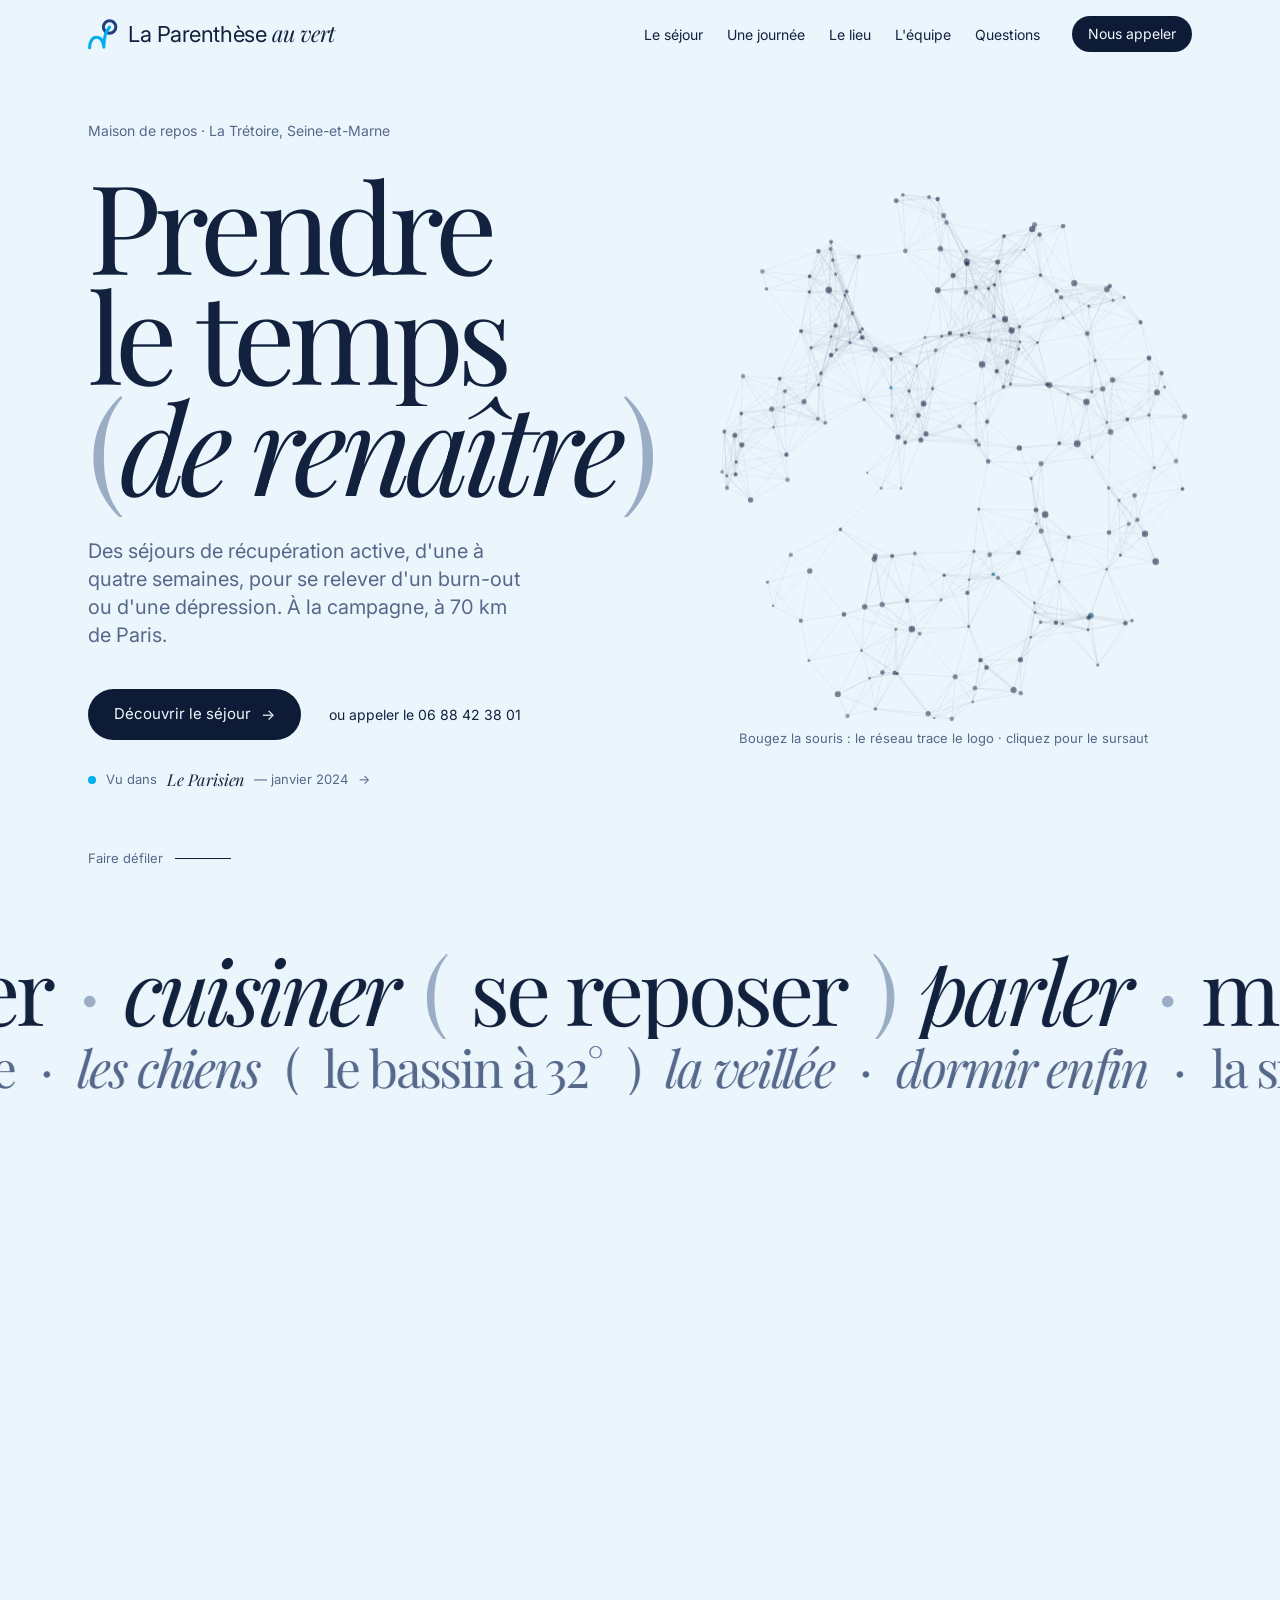
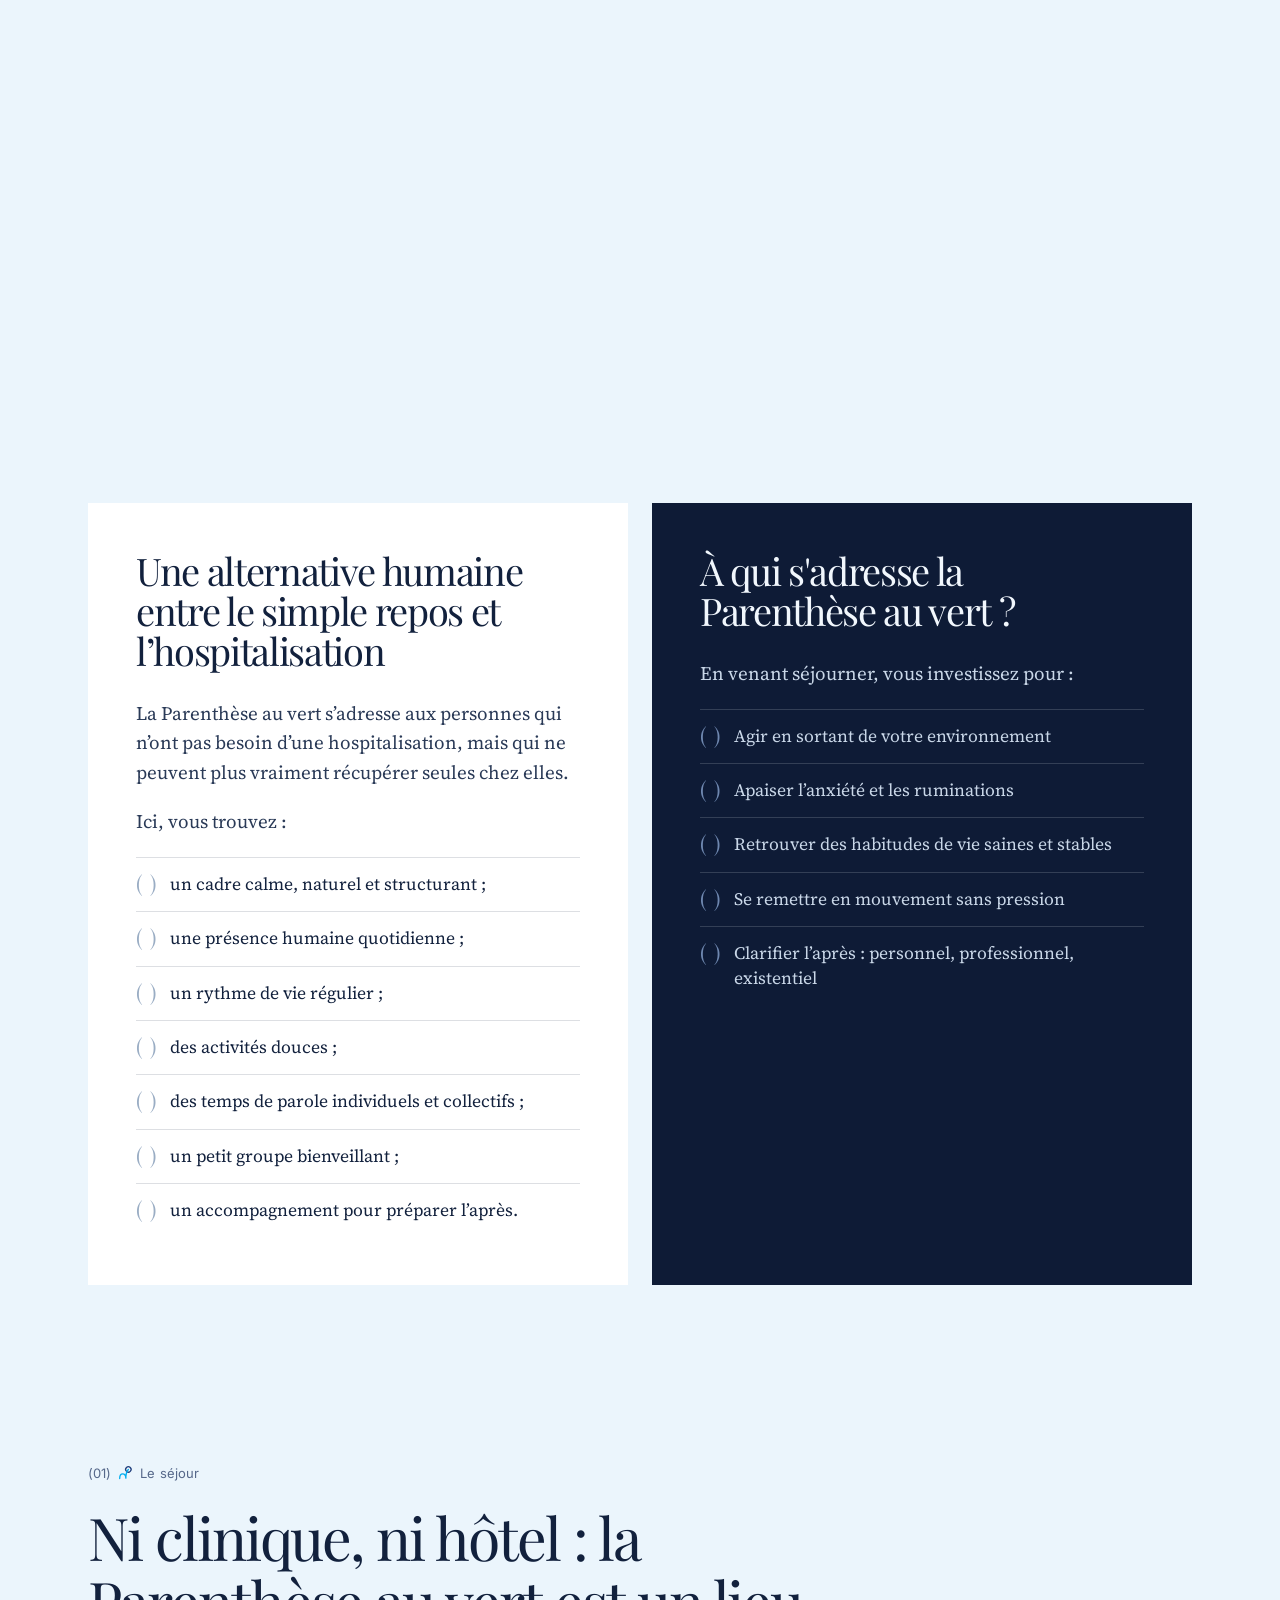
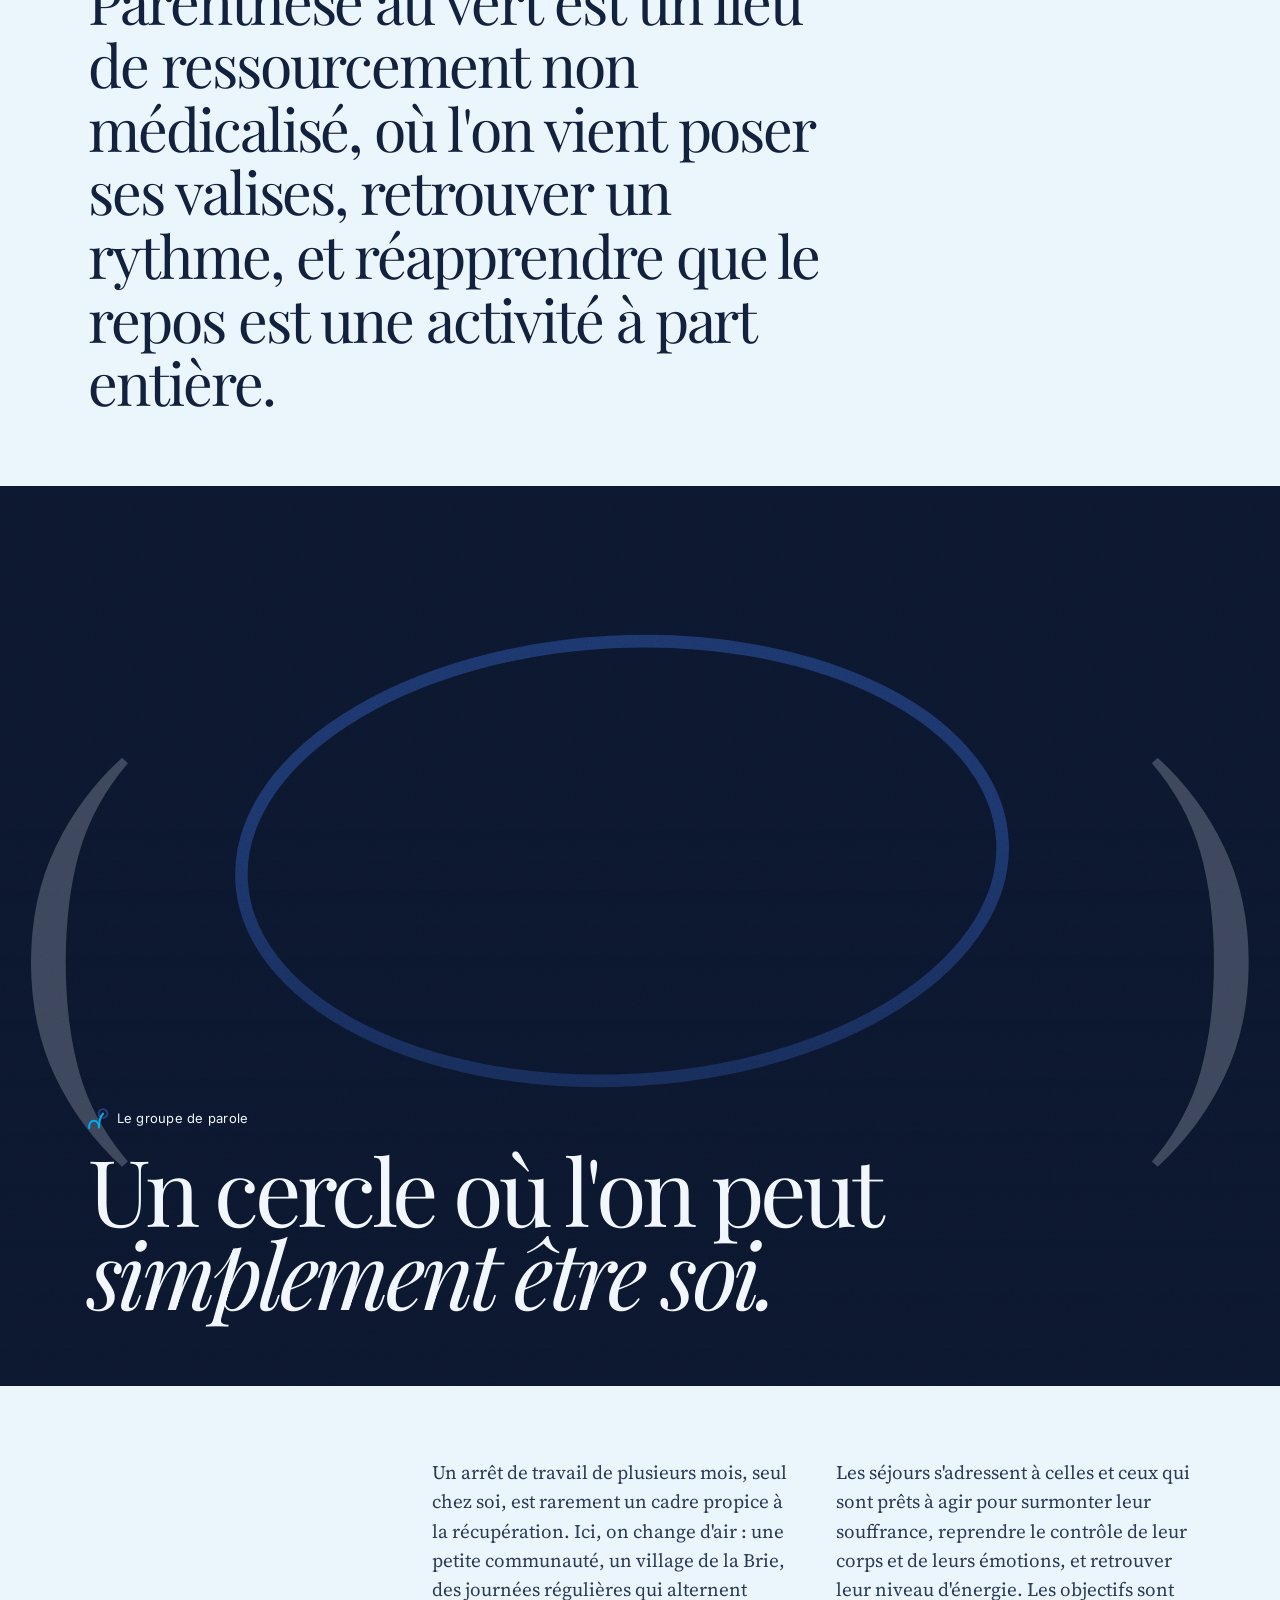
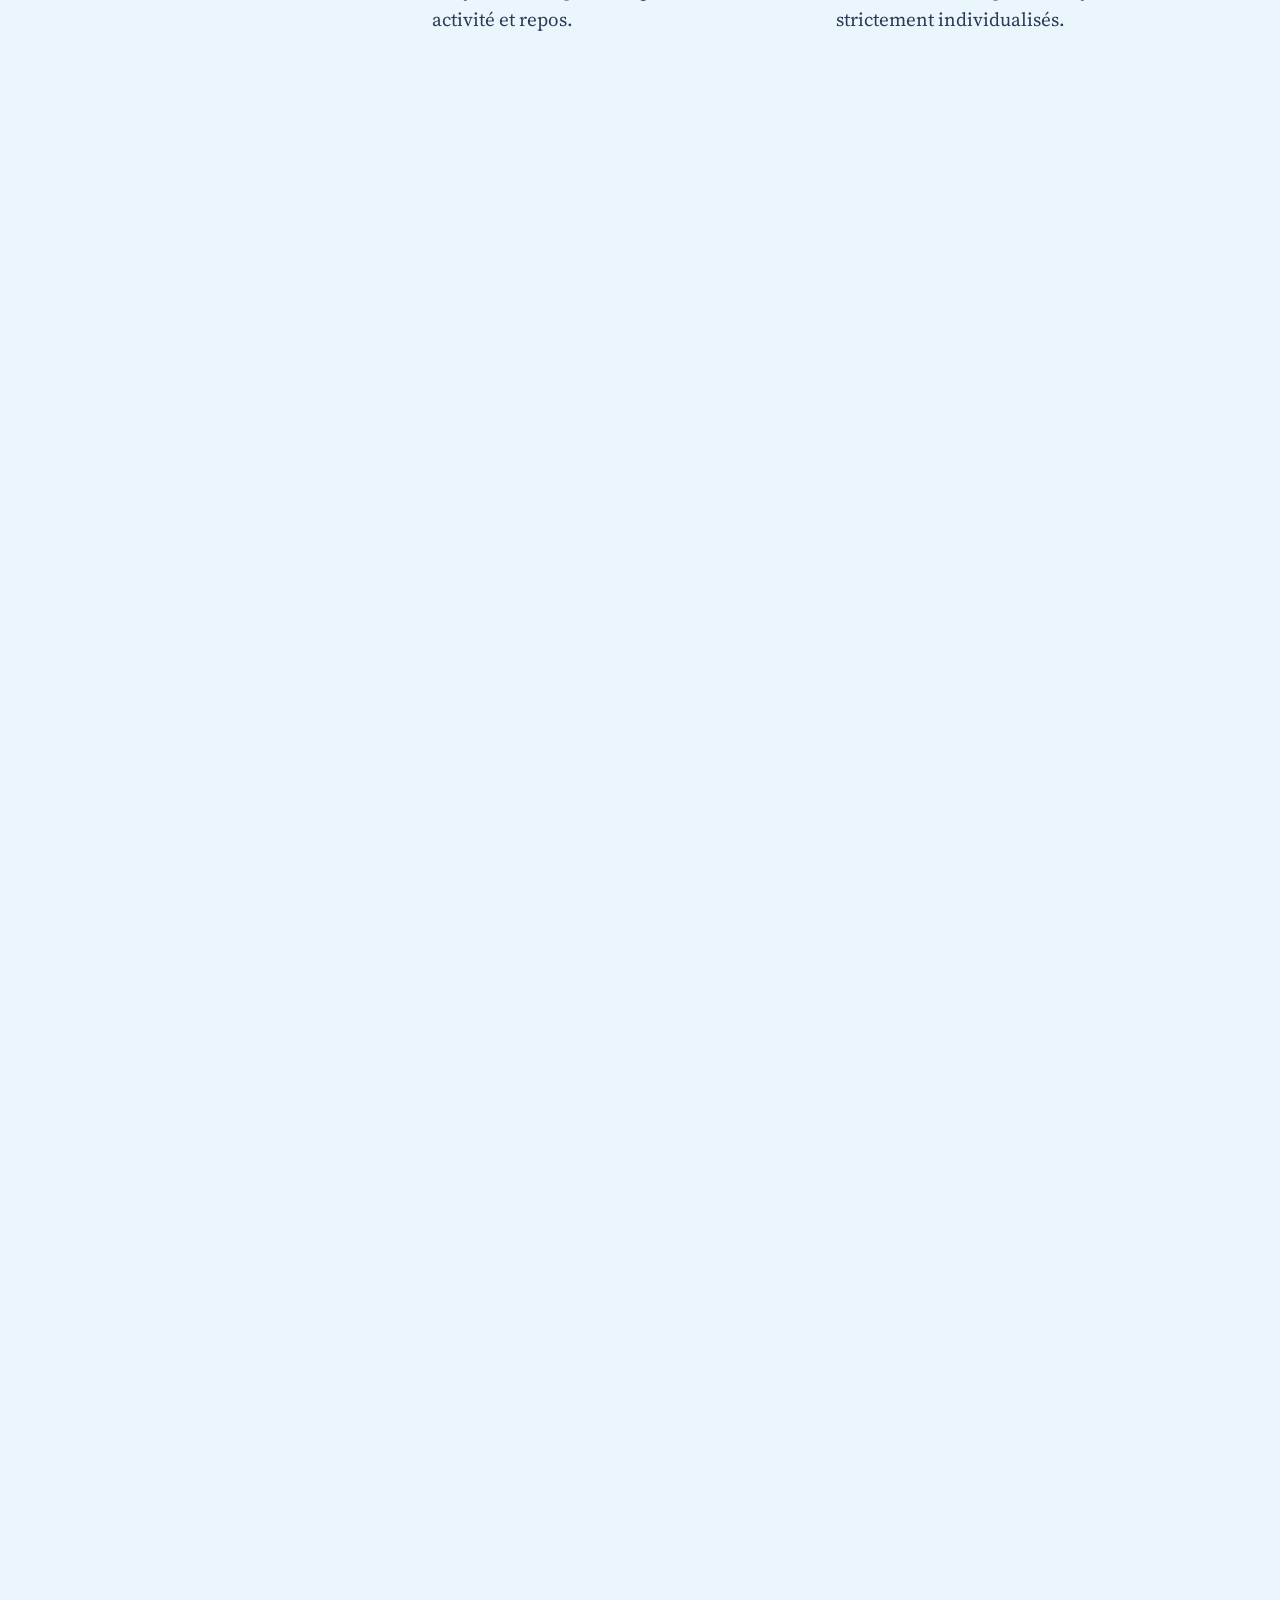
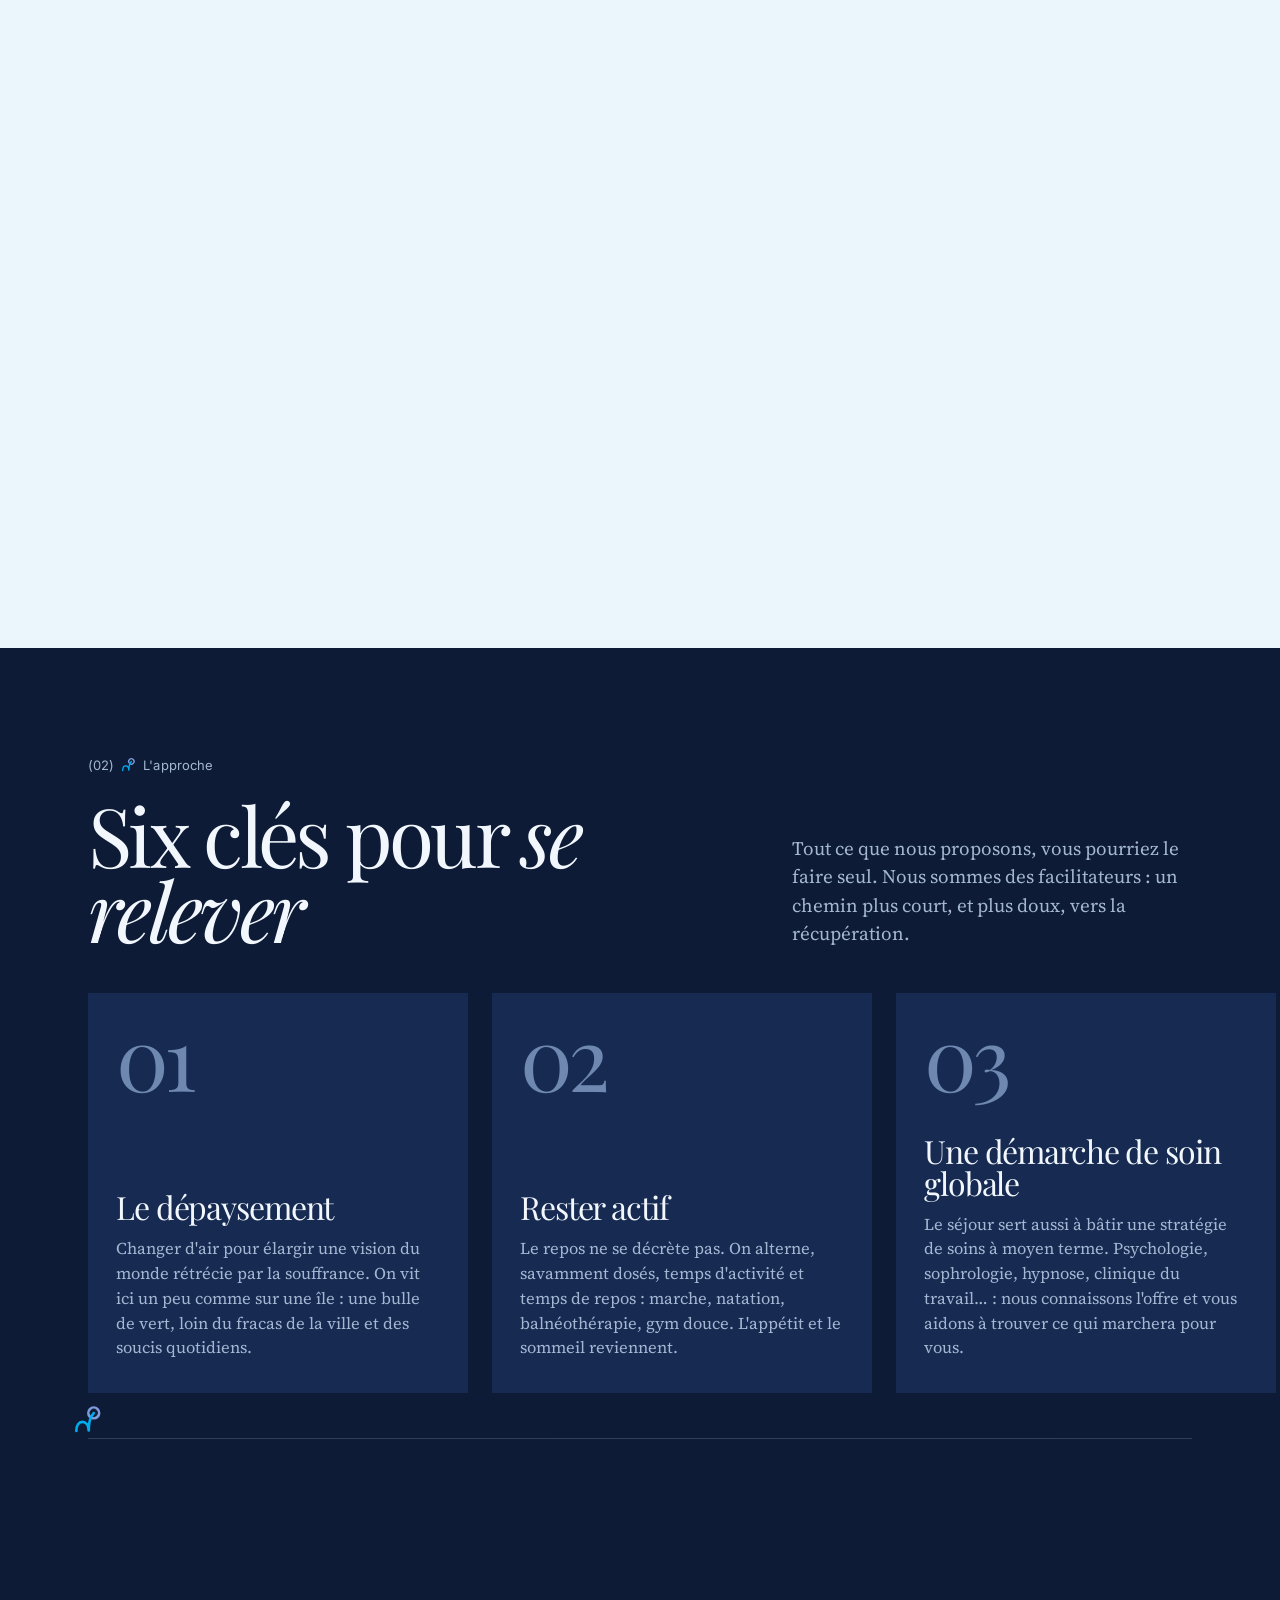
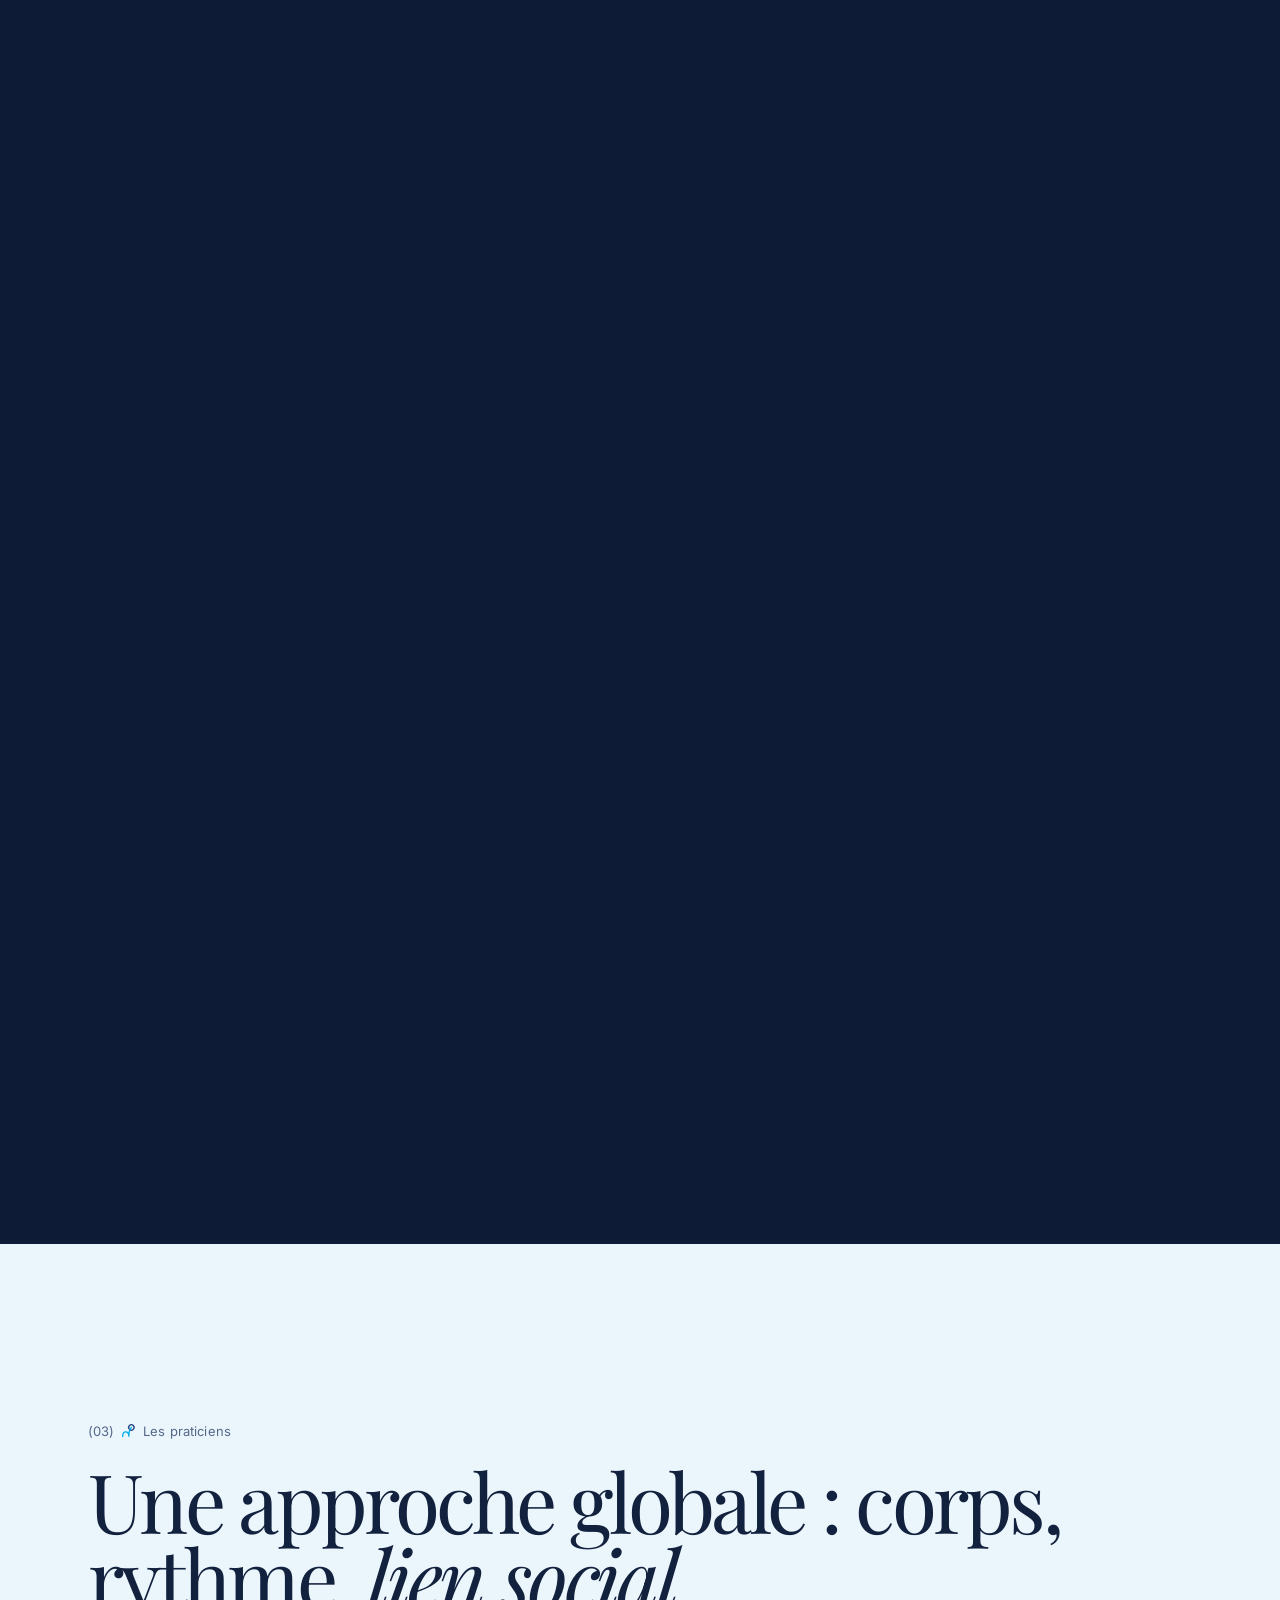
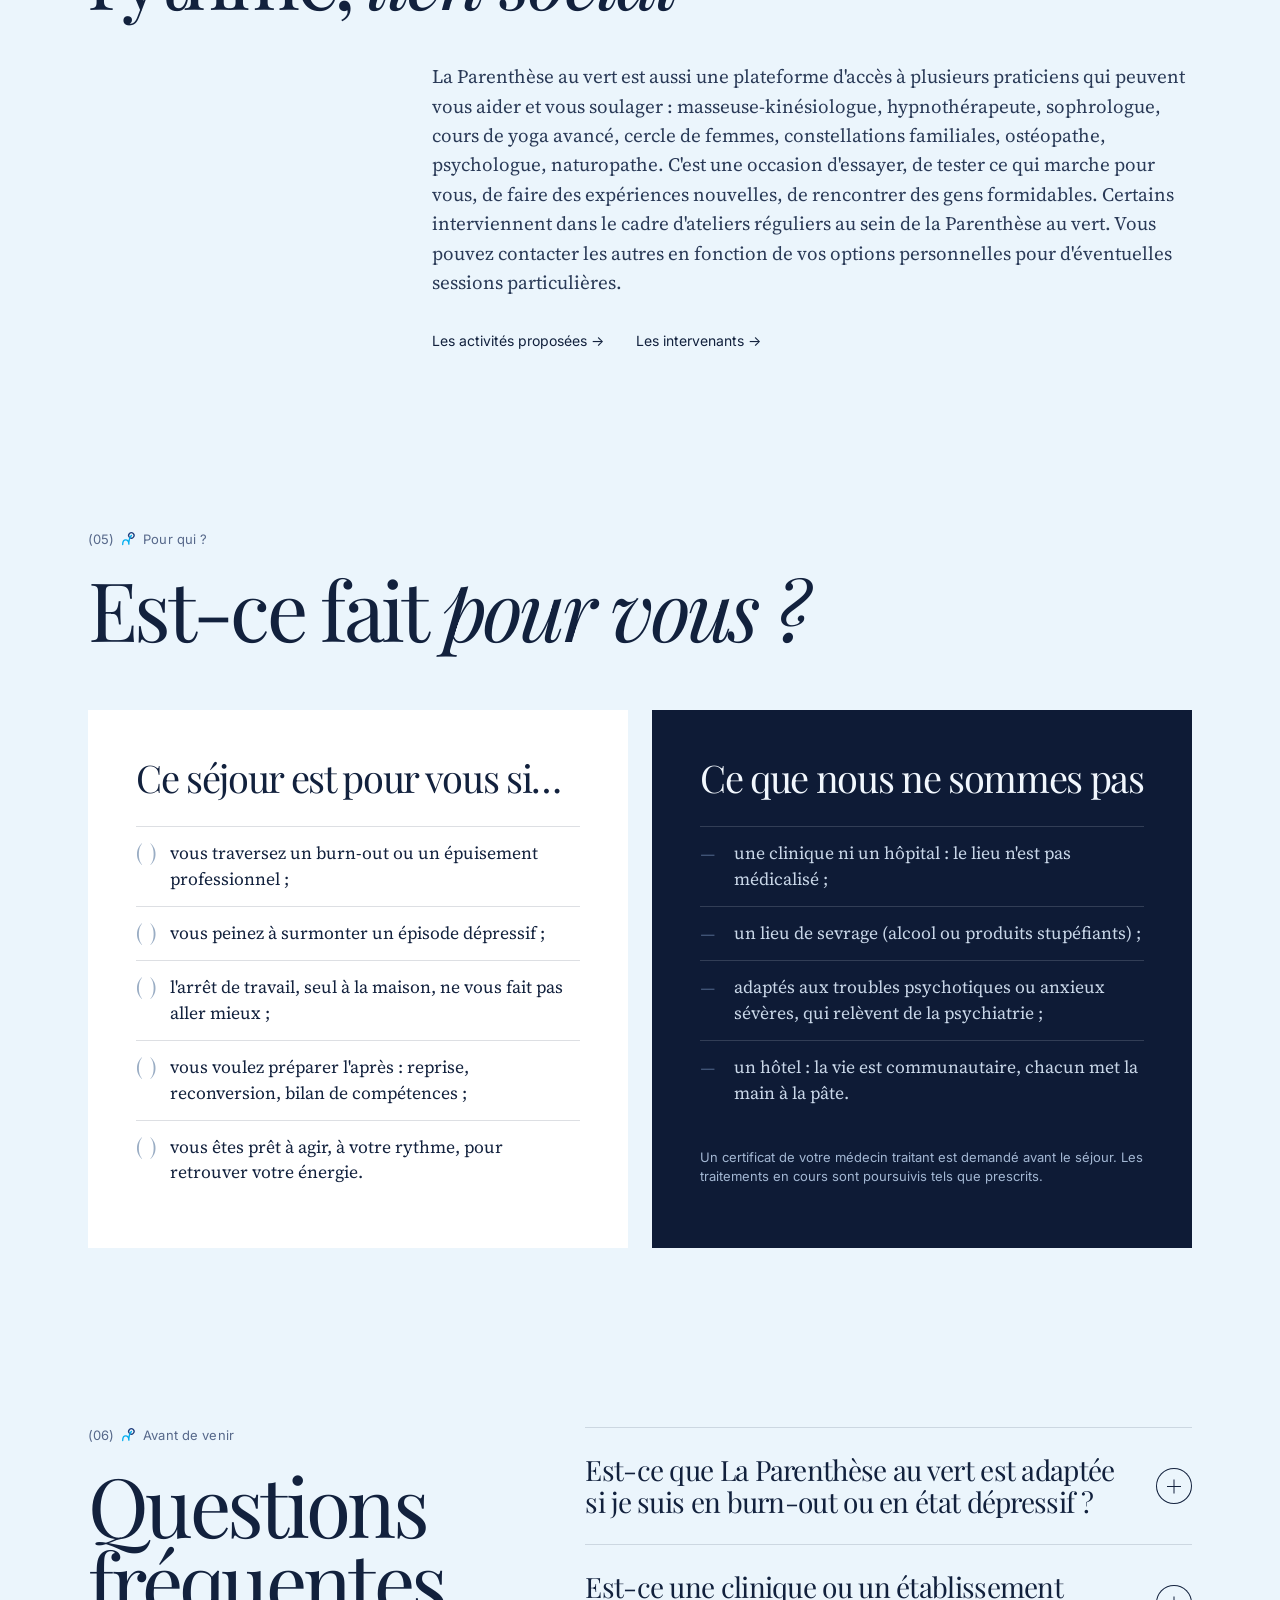
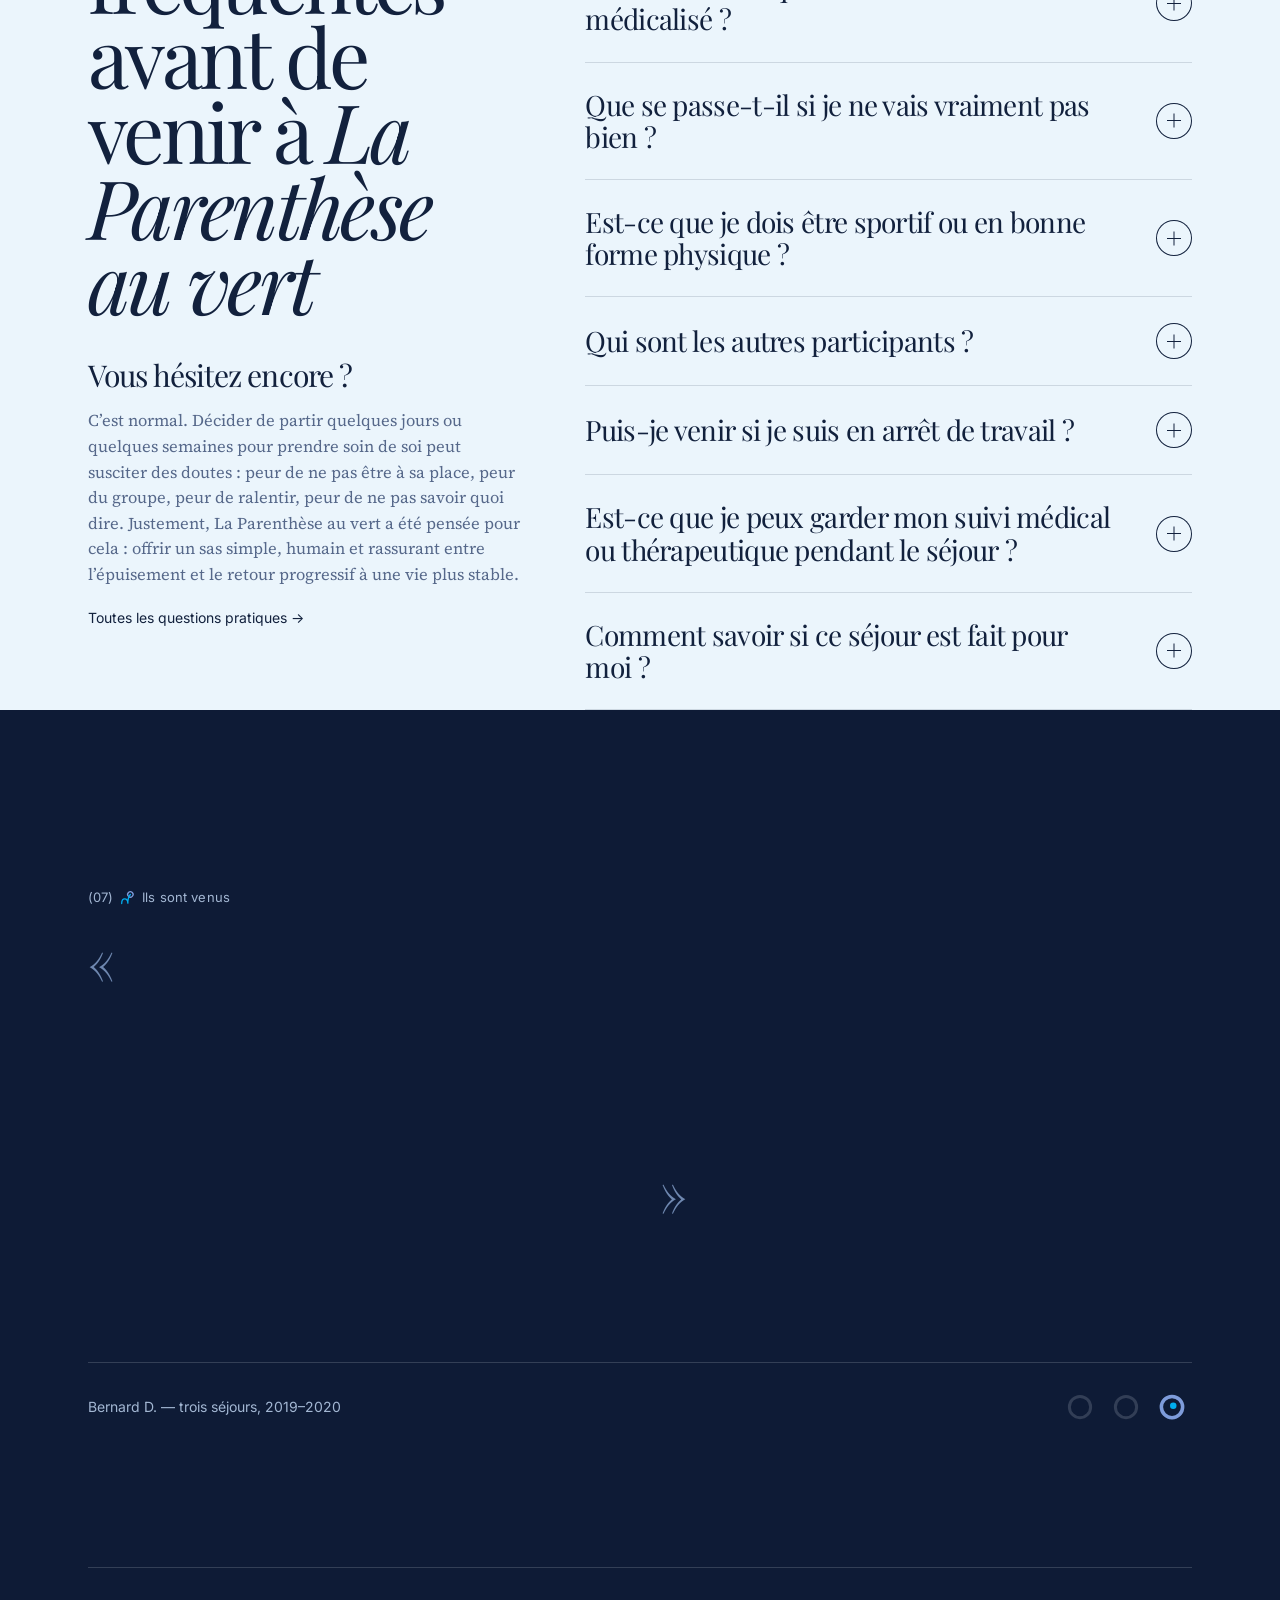
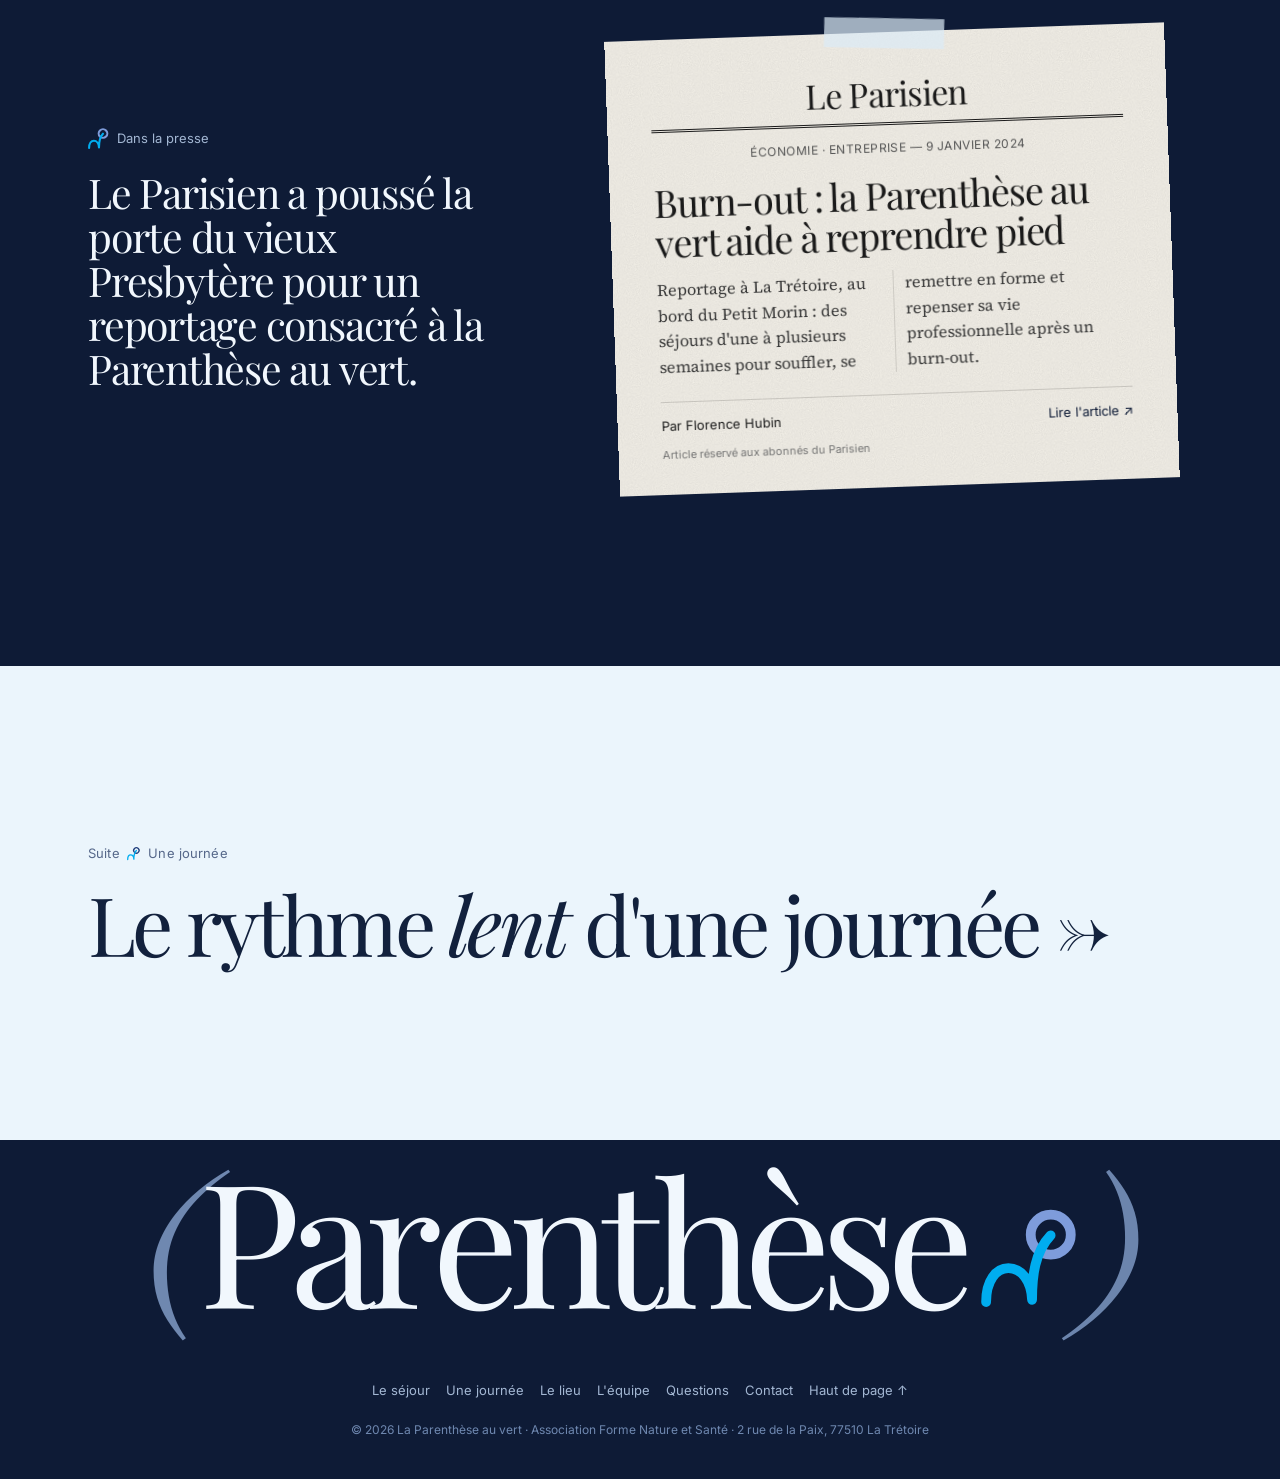
==== commit e0e04b79: "Accueil : ajoute les textes de la page d'accueil de laparentheseauvert.fr Trois nouveaux blocs sur i" ====
--- a/index.html
+++ b/index.html
@@ -142,6 +142,63 @@
   </div>
 </section>
 
+<!-- ============ L'essentiel (textes repris de laparentheseauvert.fr) ============ -->
+<section class="intro wrap" id="essentiel">
+  <p class="label reveal">(00) — L'essentiel</p>
+  <h2 class="h2 intro__title reveal">Une maison de repos pour se reconstruire après un burn out <em>ou une dépression</em></h2>
+  <div class="intro__grid">
+    <div class="intro__lead">
+      <p class="intro__kicker reveal">Quand le corps dit stop, offrez-vous un vrai temps de reconstruction</p>
+      <p class="reveal">À 1h de Paris, La Parenthèse au vert accueille des adultes épuisés par le burn-out, la dépression réactionnelle ou une période de vie trop lourde. Un séjour de repos accompagné, à taille humaine, pour récupérer, reprendre pied et repartir avec des repères concrets.</p>
+      <p class="reveal">La Parenthèse au vert, c'est&nbsp;: <strong>Du temps pour vous&nbsp;!</strong> Pour vous poser. Pour récupérer. Pour vous projeter.</p>
+    </div>
+    <div class="intro__side reveal" style="--d:.12s">
+      <ul class="intro__facts" aria-label="Le séjour en bref">
+        <li>Séjours de 1 à 3 semaines</li>
+        <li>4 à 6 participants</li>
+        <li>Pension complète</li>
+        <li>Cadre non médicalisé</li>
+        <li>Entretien préalable</li>
+      </ul>
+      <a class="pill pill--lg magnetic" href="tel:+33688423801">
+        <span class="pill__roll"><span data-text="Appelez le 06 88 42 38 01">Appelez le 06&nbsp;88&nbsp;42&nbsp;38&nbsp;01</span></span>
+        <span class="pill__arrow" aria-hidden="true">→</span>
+      </a>
+      <ul class="intro__docs">
+        <li><span>Vérifier si le séjour est adapté pour moi&nbsp;?</span><a class="ulink" href="assets/docs/questionnaire-interet-sejour.docx" download>Questionnaire d'intérêt · Word, 92&nbsp;Ko</a></li>
+        <li><span>Programme des séjours</span><a class="ulink" href="assets/docs/programme-indicatif.pdf" target="_blank" rel="noopener">Programme indicatif · PDF, 813&nbsp;Ko</a></li>
+      </ul>
+    </div>
+  </div>
+  <div class="forwhom__grid">
+    <div class="card card--paper reveal">
+      <h3>Une alternative humaine entre le simple repos et l’hospitalisation</h3>
+      <p class="card__lead">La Parenthèse au vert s’adresse aux personnes qui n’ont pas besoin d’une hospitalisation, mais qui ne peuvent plus vraiment récupérer seules chez elles.</p>
+      <p class="card__lead">Ici, vous trouvez&nbsp;:</p>
+      <ul class="ticks">
+        <li>un cadre calme, naturel et structurant&nbsp;;</li>
+        <li>une présence humaine quotidienne&nbsp;;</li>
+        <li>un rythme de vie régulier&nbsp;;</li>
+        <li>des activités douces&nbsp;;</li>
+        <li>des temps de parole individuels et collectifs&nbsp;;</li>
+        <li>un petit groupe bienveillant&nbsp;;</li>
+        <li>un accompagnement pour préparer l’après.</li>
+      </ul>
+    </div>
+    <div class="card card--ink zone-night reveal" style="--d:.12s">
+      <h3>À qui s'adresse la Parenthèse au vert&nbsp;?</h3>
+      <p class="card__lead">En venant séjourner, vous investissez pour&nbsp;:</p>
+      <ul class="ticks">
+        <li>Agir en sortant de votre environnement</li>
+        <li>Apaiser l’anxiété et les ruminations</li>
+        <li>Retrouver des habitudes de vie saines et stables</li>
+        <li>Se remettre en mouvement sans pression</li>
+        <li>Clarifier l’après&nbsp;: personnel, professionnel, existentiel</li>
+      </ul>
+    </div>
+  </div>
+</section>
+
 <!-- ============ Manifesto ============ -->
 <section class="manifesto wrap" id="sejour">
   <p class="label reveal">(01) — Le séjour</p>
@@ -234,6 +291,16 @@
   </div>
 </section>
 
+<!-- ============ Approche globale (texte repris de laparentheseauvert.fr) ============ -->
+<section class="global wrap" id="approche-globale">
+  <p class="label reveal">(03) — Les praticiens</p>
+  <h2 class="h2 reveal">Une approche globale&nbsp;: corps, rythme, <em>lien social</em></h2>
+  <div class="global__body">
+    <p class="reveal">La Parenthèse au vert est aussi une plateforme d'accès à plusieurs praticiens qui peuvent vous aider et vous soulager&nbsp;: masseuse-kinésiologue, hypnothérapeute, sophrologue, cours de yoga avancé, cercle de femmes, constellations familiales, ostéopathe, psychologue, naturopathe. C'est une occasion d'essayer, de tester ce qui marche pour vous, de faire des expériences nouvelles, de rencontrer des gens formidables. Certains interviennent dans le cadre d'ateliers réguliers au sein de la Parenthèse au vert. Vous pouvez contacter les autres en fonction de vos options personnelles pour d'éventuelles sessions particulières.</p>
+    <p class="global__links reveal"><a class="ulink" href="une-journee.html">Les activités proposées →</a><a class="ulink" href="equipe.html">Les intervenants →</a></p>
+  </div>
+</section>
+
 <!-- ============ For whom ============ -->
 <section class="forwhom wrap" id="pour-qui">
   <div class="forwhom__head">
@@ -261,6 +328,53 @@
       </ul>
       <p class="card__note">Un certificat de votre médecin traitant est demandé avant le séjour. Les traitements en cours sont poursuivis tels que prescrits.</p>
     </div>
+  </div>
+</section>
+
+<!-- ============ Avant de venir (textes repris de laparentheseauvert.fr) ============ -->
+<section class="faq wrap" id="avant-de-venir">
+  <div class="faq__head">
+    <p class="label reveal">(06) — Avant de venir</p>
+    <h2 class="h2 reveal">Questions fréquentes avant de venir à <em>La Parenthèse au vert</em></h2>
+    <div class="faq__aside reveal">
+      <h3>Vous hésitez encore&nbsp;?</h3>
+      <p>C’est normal. Décider de partir quelques jours ou quelques semaines pour prendre soin de soi peut susciter des doutes&nbsp;: peur de ne pas être à sa place, peur du groupe, peur de ralentir, peur de ne pas savoir quoi dire. Justement, La Parenthèse au vert a été pensée pour cela&nbsp;: offrir un sas simple, humain et rassurant entre l’épuisement et le retour progressif à une vie plus stable.</p>
+      <p class="faq__more"><a class="ulink" href="questions.html">Toutes les questions pratiques →</a></p>
+    </div>
+  </div>
+  <div class="faq__list">
+    <details class="qa reveal">
+      <summary data-cursor="hover"><span>Est-ce que La Parenthèse au vert est adaptée si je suis en burn-out ou en état dépressif&nbsp;?</span><i aria-hidden="true"></i></summary>
+      <div class="qa__a"><p>Oui, si vous avez besoin de vous poser, de sortir de votre environnement habituel et de retrouver un cadre de vie plus stable, sans relever d’une hospitalisation. La Parenthèse au vert accueille des adultes épuisés par le burn-out, la dépression réactionnelle, l’anxiété ou une période de vie particulièrement lourde. L’objectif n’est pas de “tout régler” en quelques jours, mais de vous aider à récupérer, à reprendre pied et à retrouver des repères concrets.</p></div>
+    </details>
+    <details class="qa reveal">
+      <summary data-cursor="hover"><span>Est-ce une clinique ou un établissement médicalisé&nbsp;?</span><i aria-hidden="true"></i></summary>
+      <div class="qa__a"><p>Absolument pas. La Parenthèse au vert est un lieu de repos accompagné, non médicalisé. Elle ne remplace ni un médecin, ni un psychiatre, ni un suivi psychothérapeutique lorsque celui-ci est nécessaire. Elle propose un cadre complémentaire&nbsp;: repos, rythme de vie régulier, activités douces, présence humaine, parole partagée et accompagnement dans la préparation de l’après.</p></div>
+    </details>
+    <details class="qa reveal">
+      <summary data-cursor="hover"><span>Que se passe-t-il si je ne vais vraiment pas bien&nbsp;?</span><i aria-hidden="true"></i></summary>
+      <div class="qa__a"><p>Avant tout séjour, un entretien préalable permet de vérifier si le cadre proposé est adapté à votre situation. Si votre état nécessite une prise en charge médicale, psychiatrique ou hospitalière, nous vous le dirons clairement. La sécurité des personnes accueillies passe avant toute inscription. Venir à La Parenthèse au vert doit être une bonne décision, au bon moment.</p></div>
+    </details>
+    <details class="qa reveal">
+      <summary data-cursor="hover"><span>Est-ce que je dois être sportif ou en bonne forme physique&nbsp;?</span><i aria-hidden="true"></i></summary>
+      <div class="qa__a"><p>Non. Les activités sont adaptées à des personnes fatiguées, parfois très épuisées. Il ne s’agit pas de performance, mais de remise en mouvement douce. Chacun avance selon ses capacités du moment. Le repos fait pleinement partie du séjour.</p></div>
+    </details>
+    <details class="qa reveal">
+      <summary data-cursor="hover"><span>Qui sont les autres participants&nbsp;?</span><i aria-hidden="true"></i></summary>
+      <div class="qa__a"><p>La Parenthèse au vert accueille de petits groupes, généralement de 4 à 6 personnes. Ce format permet de préserver une atmosphère humaine, calme et sécurisante. Les participants traversent souvent des situations différentes, mais partagent un besoin commun&nbsp;: se reposer, sortir de l’isolement, retrouver de la clarté et reconstruire une dynamique de vie.</p></div>
+    </details>
+    <details class="qa reveal">
+      <summary data-cursor="hover"><span>Puis-je venir si je suis en arrêt de travail&nbsp;?</span><i aria-hidden="true"></i></summary>
+      <div class="qa__a"><p>Oui, beaucoup de personnes accueillies sont en arrêt de travail ou traversent une période de rupture professionnelle, personnelle ou existentielle. Il est toutefois recommandé d’en parler avec votre médecin si votre état de santé le nécessite. Le séjour peut s’inscrire dans un parcours global de récupération.</p></div>
+    </details>
+    <details class="qa reveal">
+      <summary data-cursor="hover"><span>Est-ce que je peux garder mon suivi médical ou thérapeutique pendant le séjour&nbsp;?</span><i aria-hidden="true"></i></summary>
+      <div class="qa__a"><p>Oui. Le séjour ne remplace pas vos suivis existants. Si vous êtes accompagné par un médecin, un psychologue, un psychiatre ou un autre professionnel, vous pouvez continuer à vous appuyer sur eux.</p><p>La Parenthèse au vert intervient comme un cadre de vie temporaire, structurant et ressourçant.</p></div>
+    </details>
+    <details class="qa reveal">
+      <summary data-cursor="hover"><span>Comment savoir si ce séjour est fait pour moi&nbsp;?</span><i aria-hidden="true"></i></summary>
+      <div class="qa__a"><p>Le plus simple est de prendre contact et d’échanger. Un entretien permet de clarifier votre situation, vos attentes, vos craintes et de vérifier si La Parenthèse au vert peut réellement vous aider.</p><p>Vous n’avez pas besoin d’être “au bout du rouleau” pour venir. Mais vous devez sentir qu’il est temps de faire une vraie pause, dans un cadre humain, calme et structuré.</p></div>
+    </details>
   </div>
 </section>
 
--- a/assets/css/style.css
+++ b/assets/css/style.css
@@ -1259,3 +1259,35 @@
   .immersive__paren, .immersive__embers { display: none; }
   .immersive__ring ellipse { stroke-dashoffset: 0; }
 }
+
+/* =========================================================
+   Accueil — L'essentiel, approche globale, avant de venir
+   (textes repris de laparentheseauvert.fr)
+   ========================================================= */
+.intro { padding-top: var(--section); }
+.intro__title { max-width: 20ch; margin-top: 8px; }
+.intro__grid { display: grid; grid-template-columns: 7fr 5fr; gap: 64px; margin-top: 56px; align-items: start; }
+.intro__lead p { font-family: var(--f-serif); font-size: var(--t-body); line-height: 1.55; color: var(--body); }
+.intro__lead p + p { margin-top: 20px; }
+.intro__lead strong { font-weight: 600; color: var(--ink); }
+.intro__kicker { font-family: var(--f-display) !important; font-size: clamp(24px, 2.4vw, 32px) !important; line-height: 1.15 !important; letter-spacing: -0.025em; color: var(--ink) !important; margin-bottom: 28px; }
+.intro__facts { display: flex; flex-wrap: wrap; gap: 8px; margin-bottom: 32px; }
+.intro__facts li { padding: 8px 14px; border-radius: 9999px; box-shadow: inset 0 0 0 1px var(--line); font-size: var(--t-ui); color: var(--ink); }
+.intro__docs { margin-top: 32px; border-top: 1px solid var(--line); }
+.intro__docs li { display: flex; flex-direction: column; gap: 6px; padding: 18px 0; border-bottom: 1px solid var(--line); }
+.intro__docs span { font-family: var(--f-display); font-size: 20px; letter-spacing: -0.02em; line-height: 1.2; }
+.intro__docs a { align-self: flex-start; font-size: var(--t-ui); color: var(--gray); }
+.card__lead { font-family: var(--f-serif); font-size: var(--t-body); line-height: 1.55; color: var(--body); margin-bottom: 20px; }
+.card--ink .card__lead { color: var(--body); }
+.global { padding-top: var(--section); }
+.global__body { margin-top: 48px; margin-left: auto; max-width: 760px; font-family: var(--f-serif); font-size: var(--t-body); line-height: 1.55; color: var(--body); }
+.global__links { display: flex; flex-wrap: wrap; gap: 32px; margin-top: 32px; font-family: var(--f-sans); font-size: var(--t-ui); color: var(--ink); }
+.faq__aside { margin-top: 40px; }
+.faq__aside h3 { font-family: var(--f-display); font-weight: 400; font-size: clamp(24px, 2.4vw, 30px); letter-spacing: -0.03em; line-height: 1.1; margin-bottom: 16px; }
+.faq__aside p { font-family: var(--f-serif); font-size: 16.5px; line-height: 1.55; color: var(--gray); }
+.faq__more { margin-top: 20px; font-family: var(--f-sans) !important; font-size: var(--t-ui) !important; color: var(--ink) !important; }
+.qa__a p + p { margin-top: 14px; }
+@media (max-width: 900px) {
+  .intro__grid { grid-template-columns: 1fr; gap: 40px; margin-top: 40px; }
+  .global__body { margin-top: 32px; }
+}
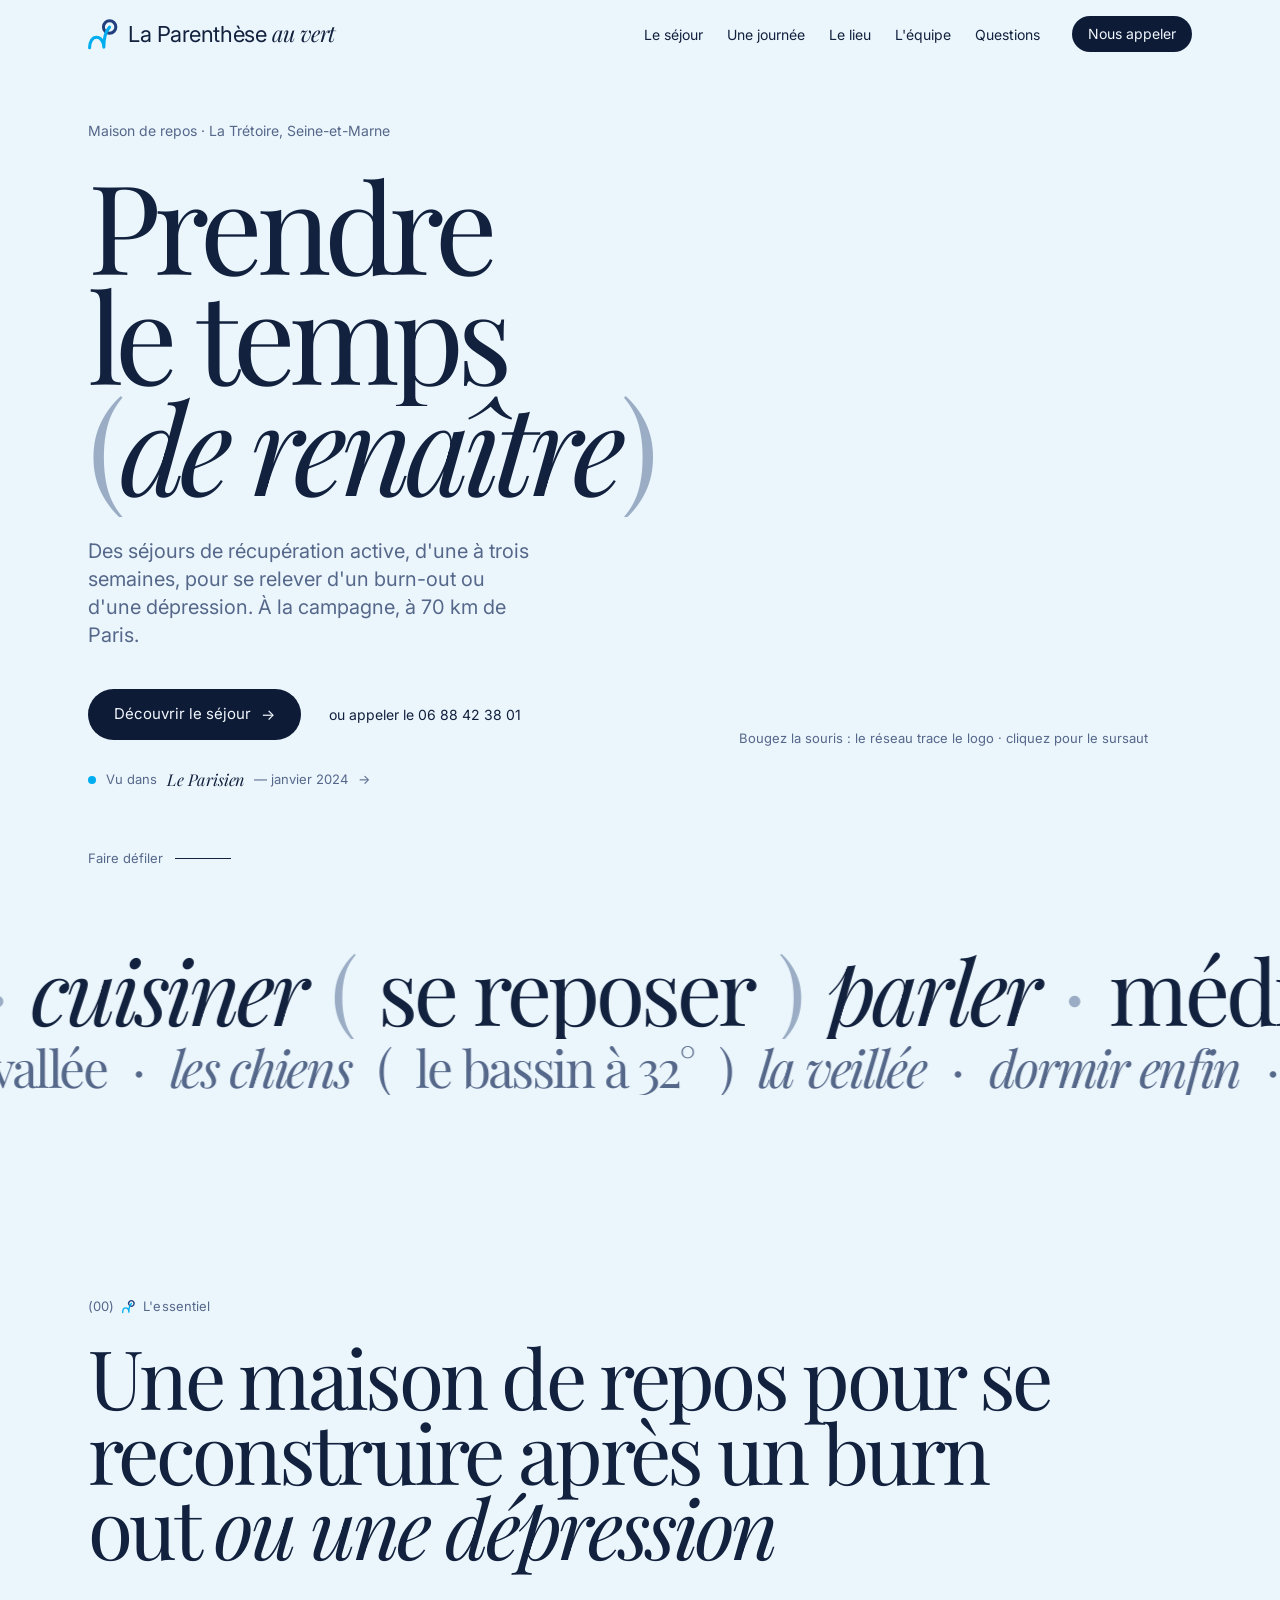
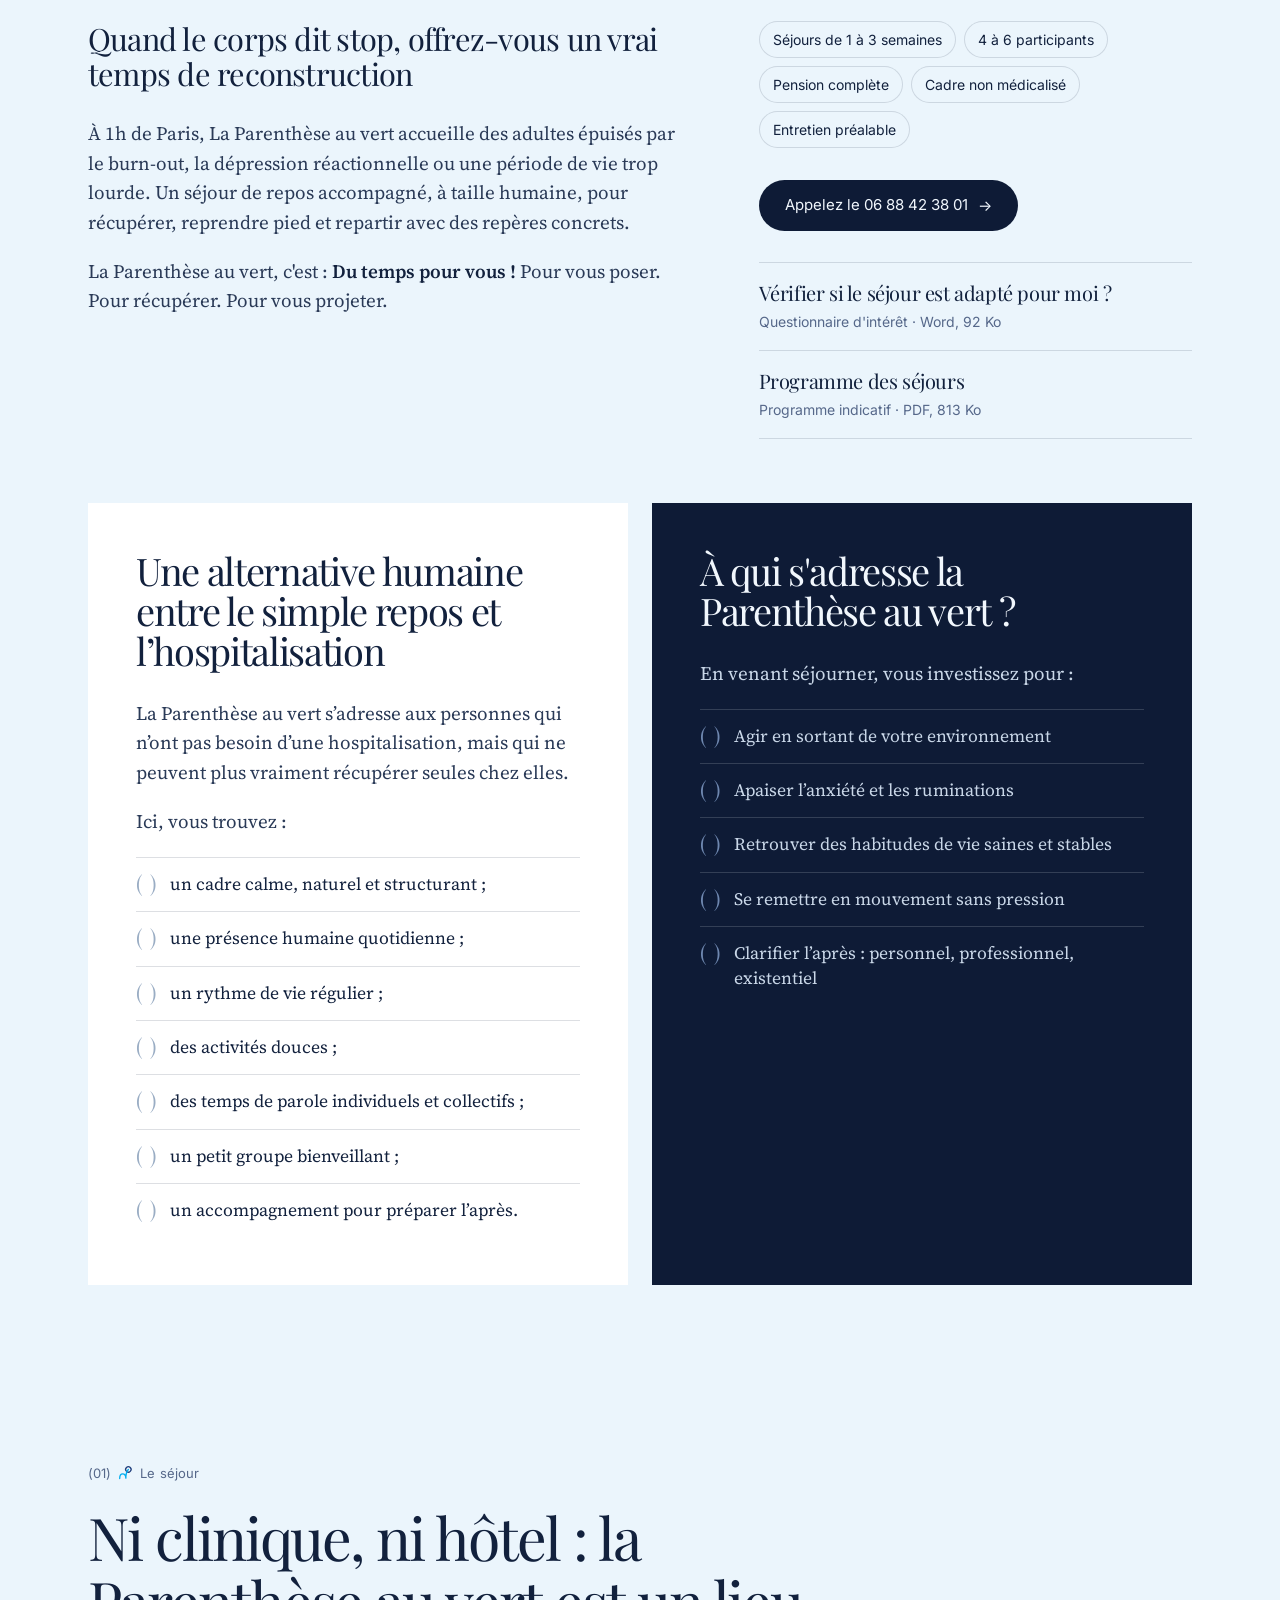
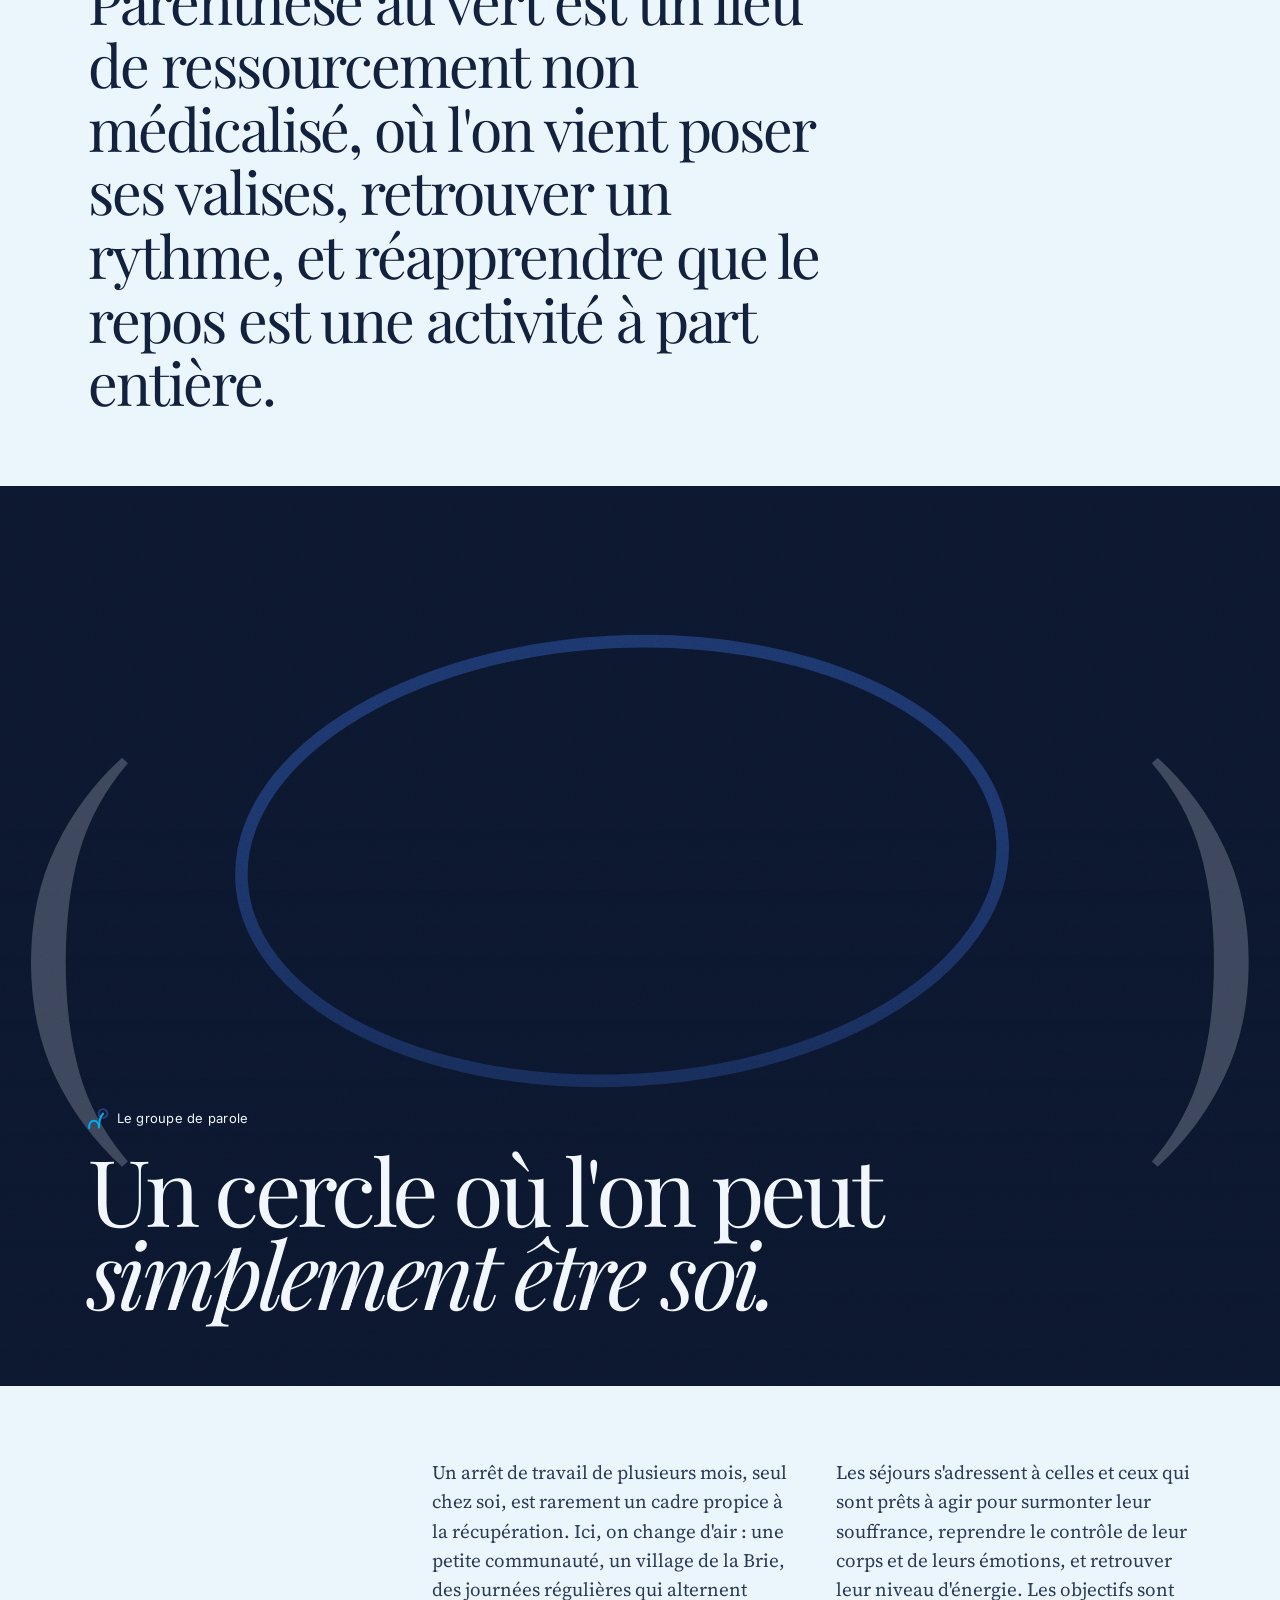
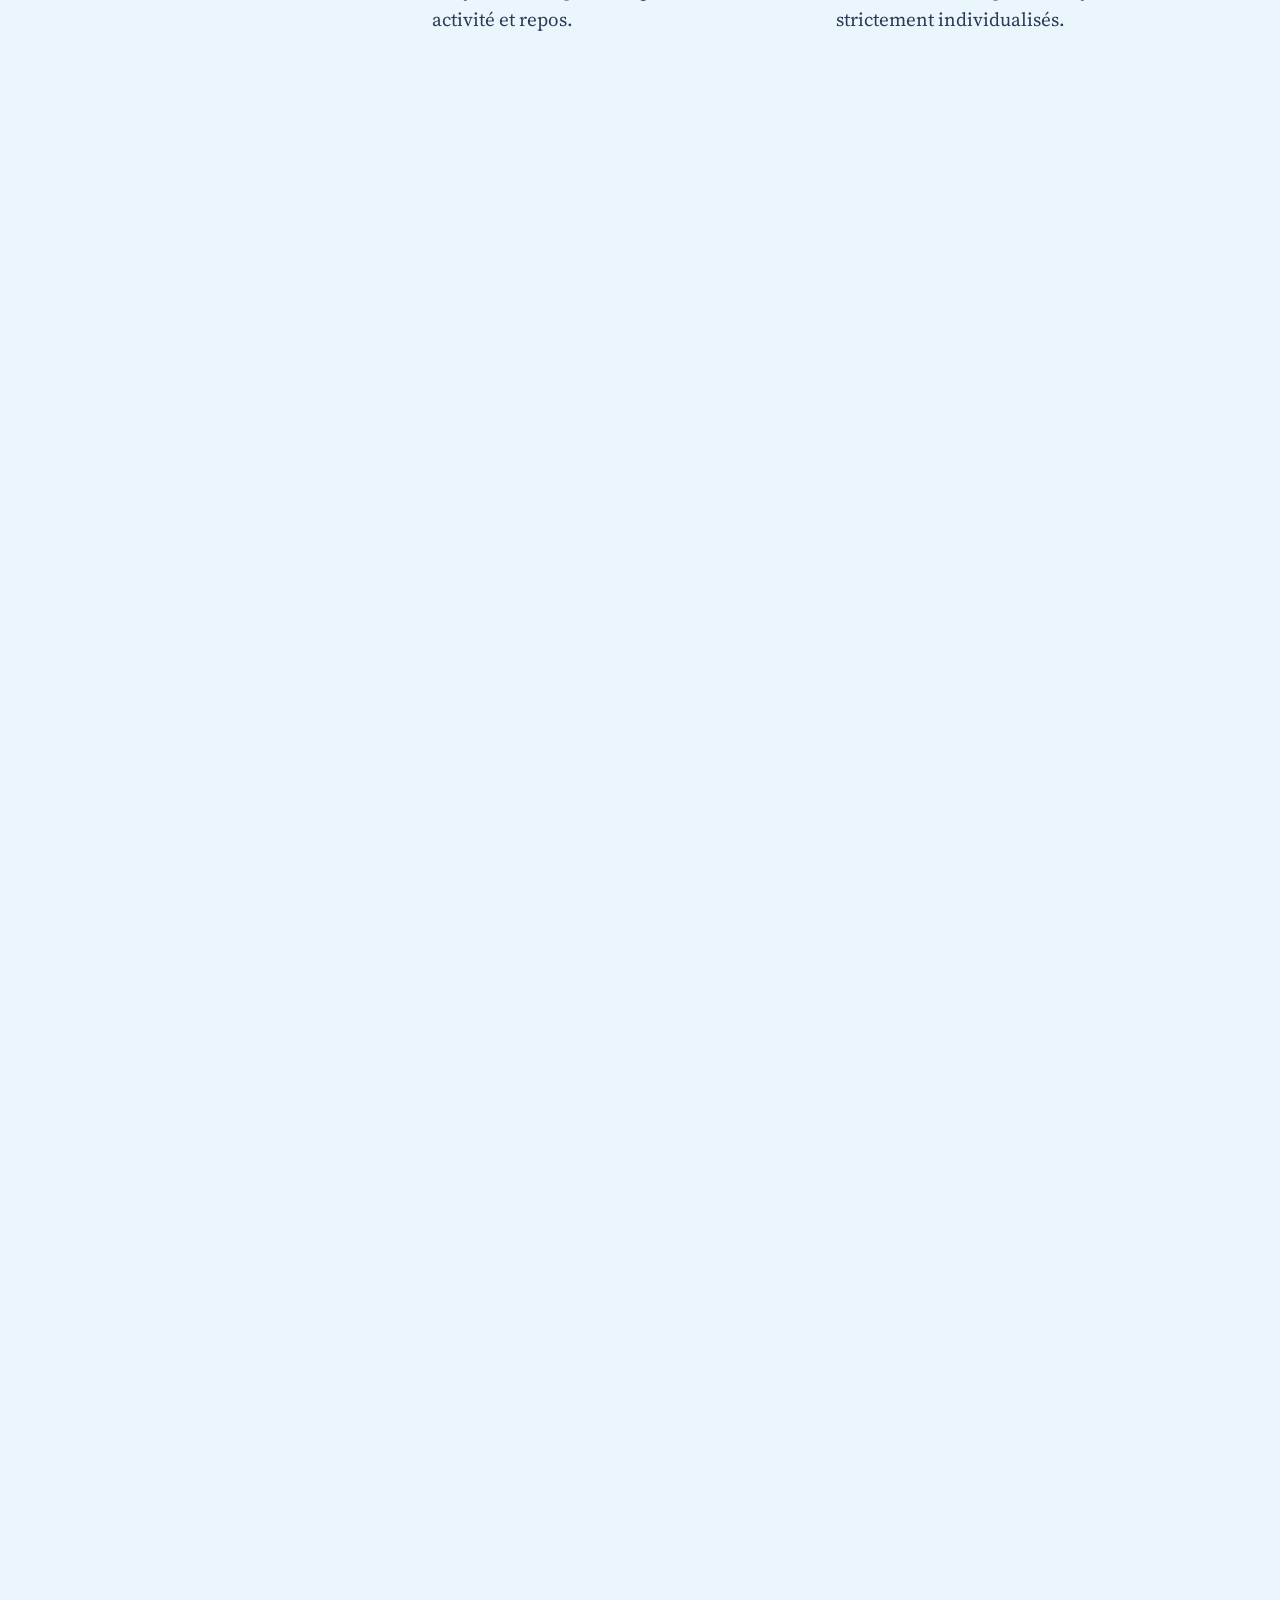
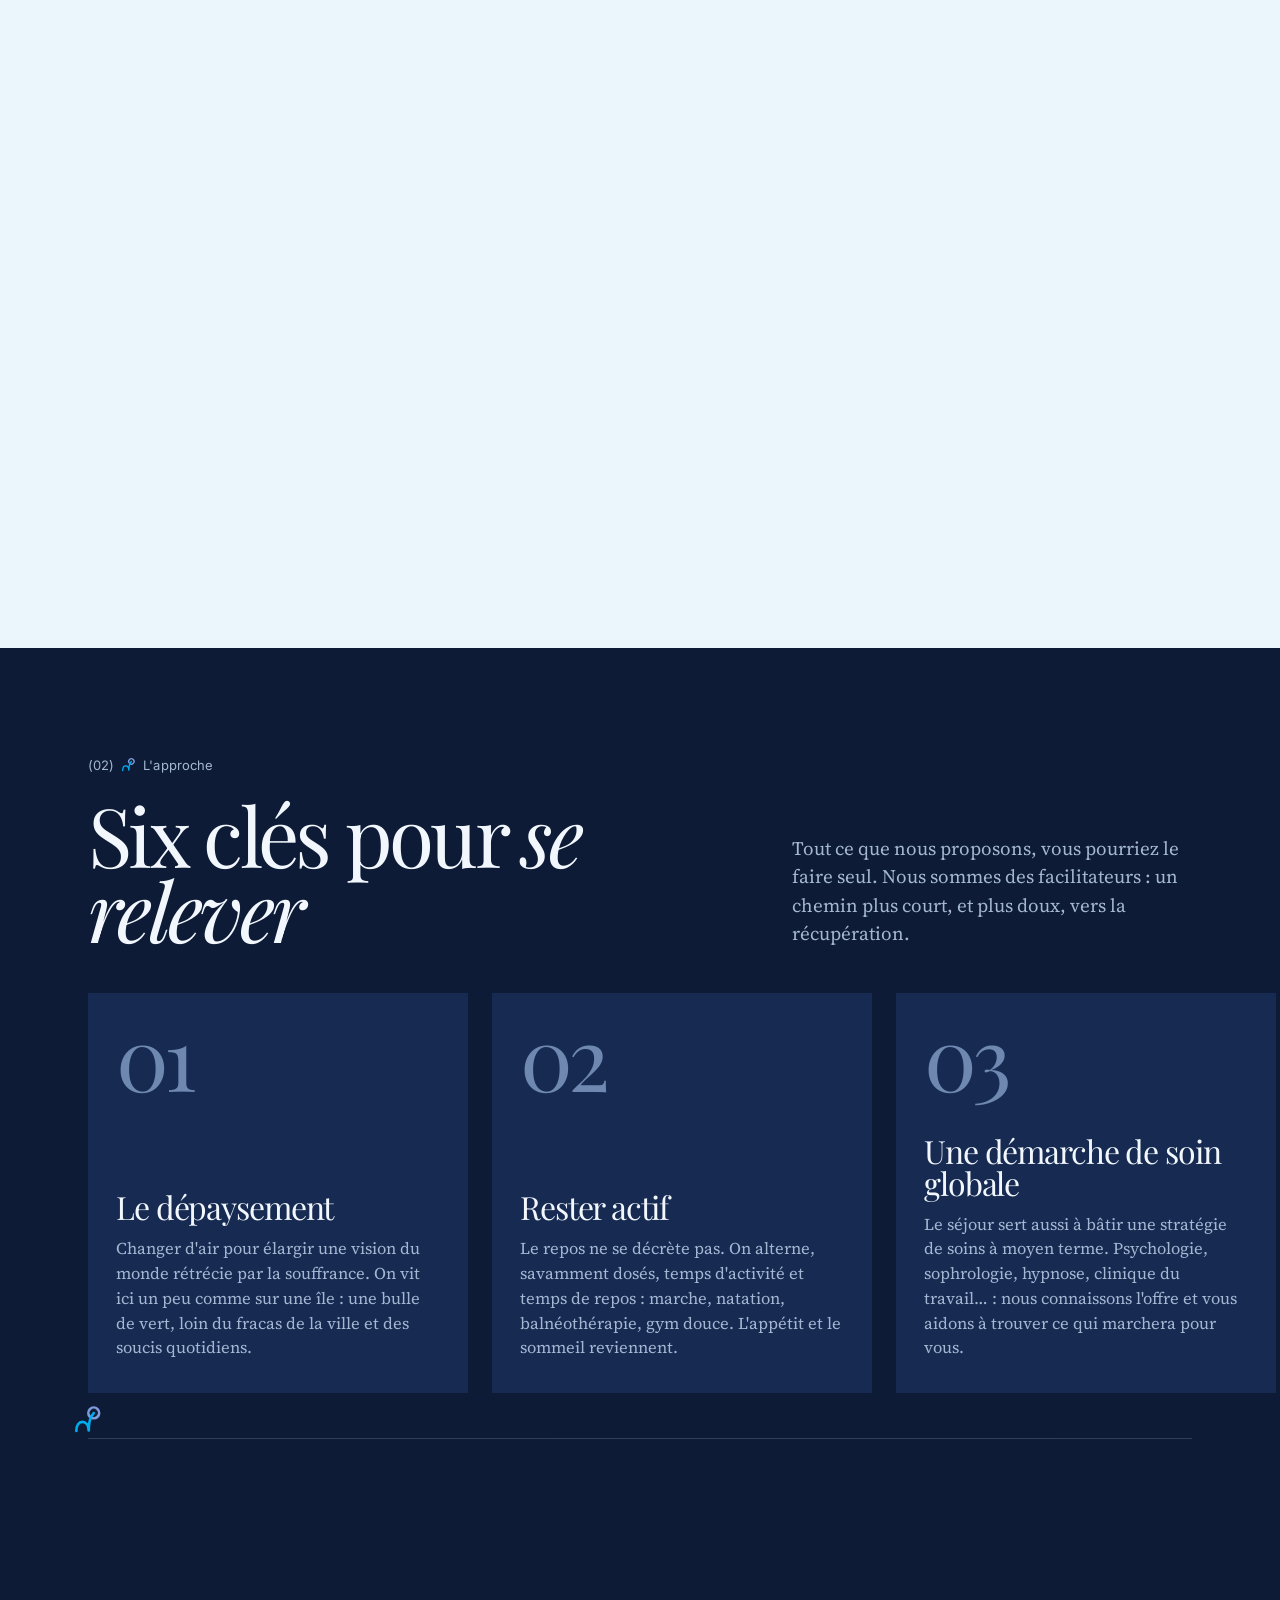
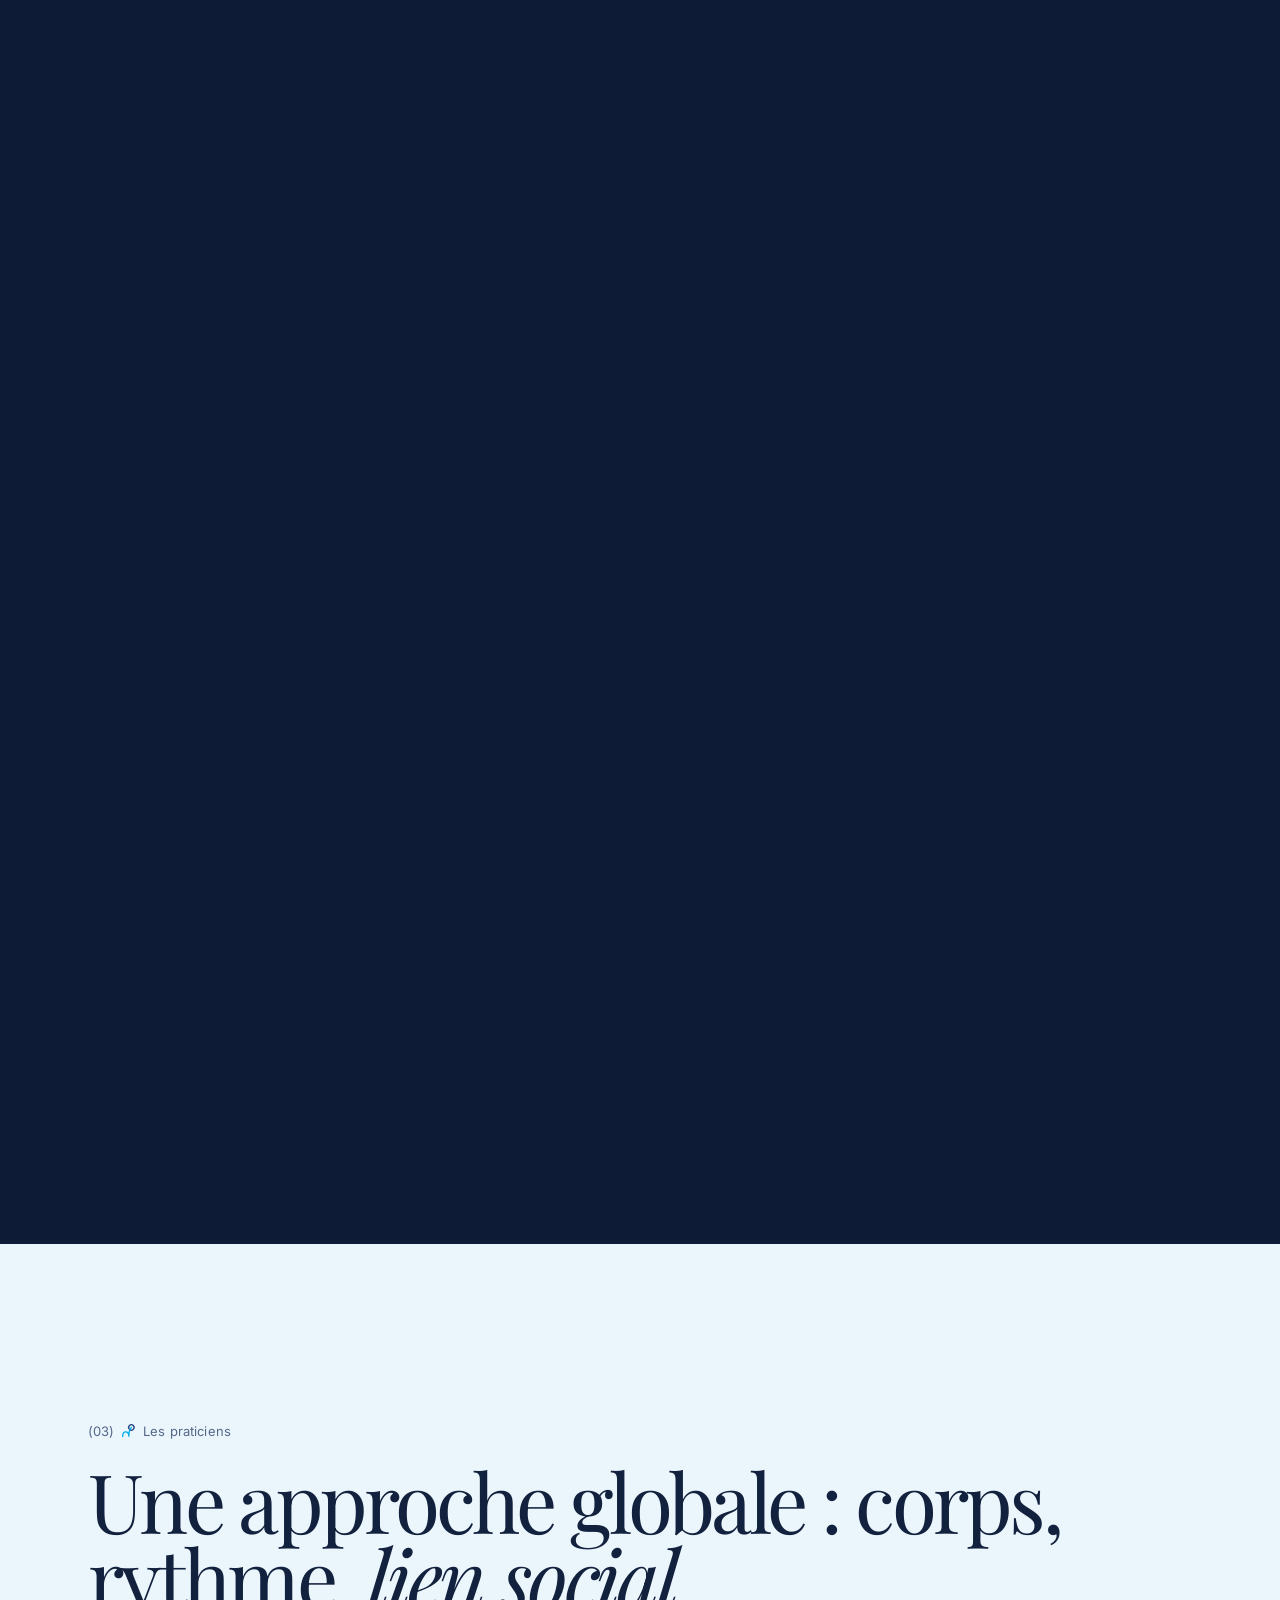
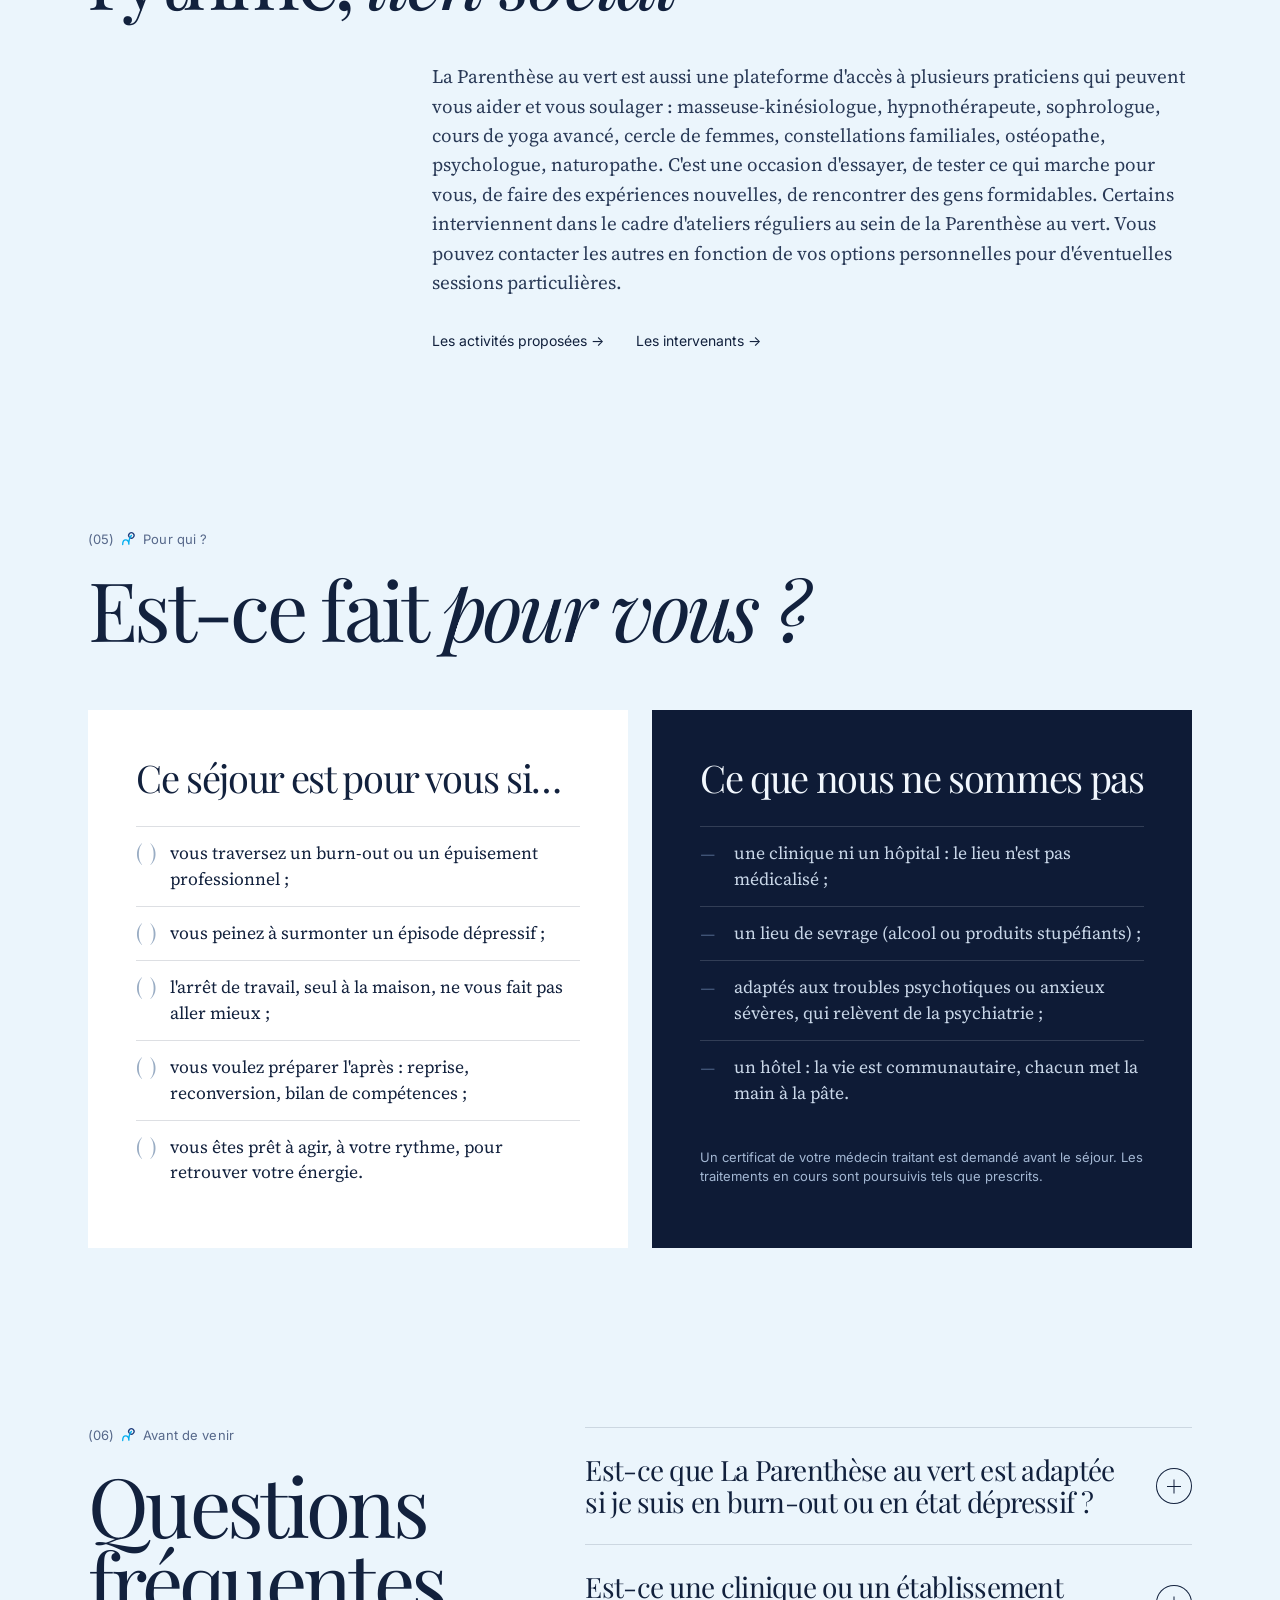
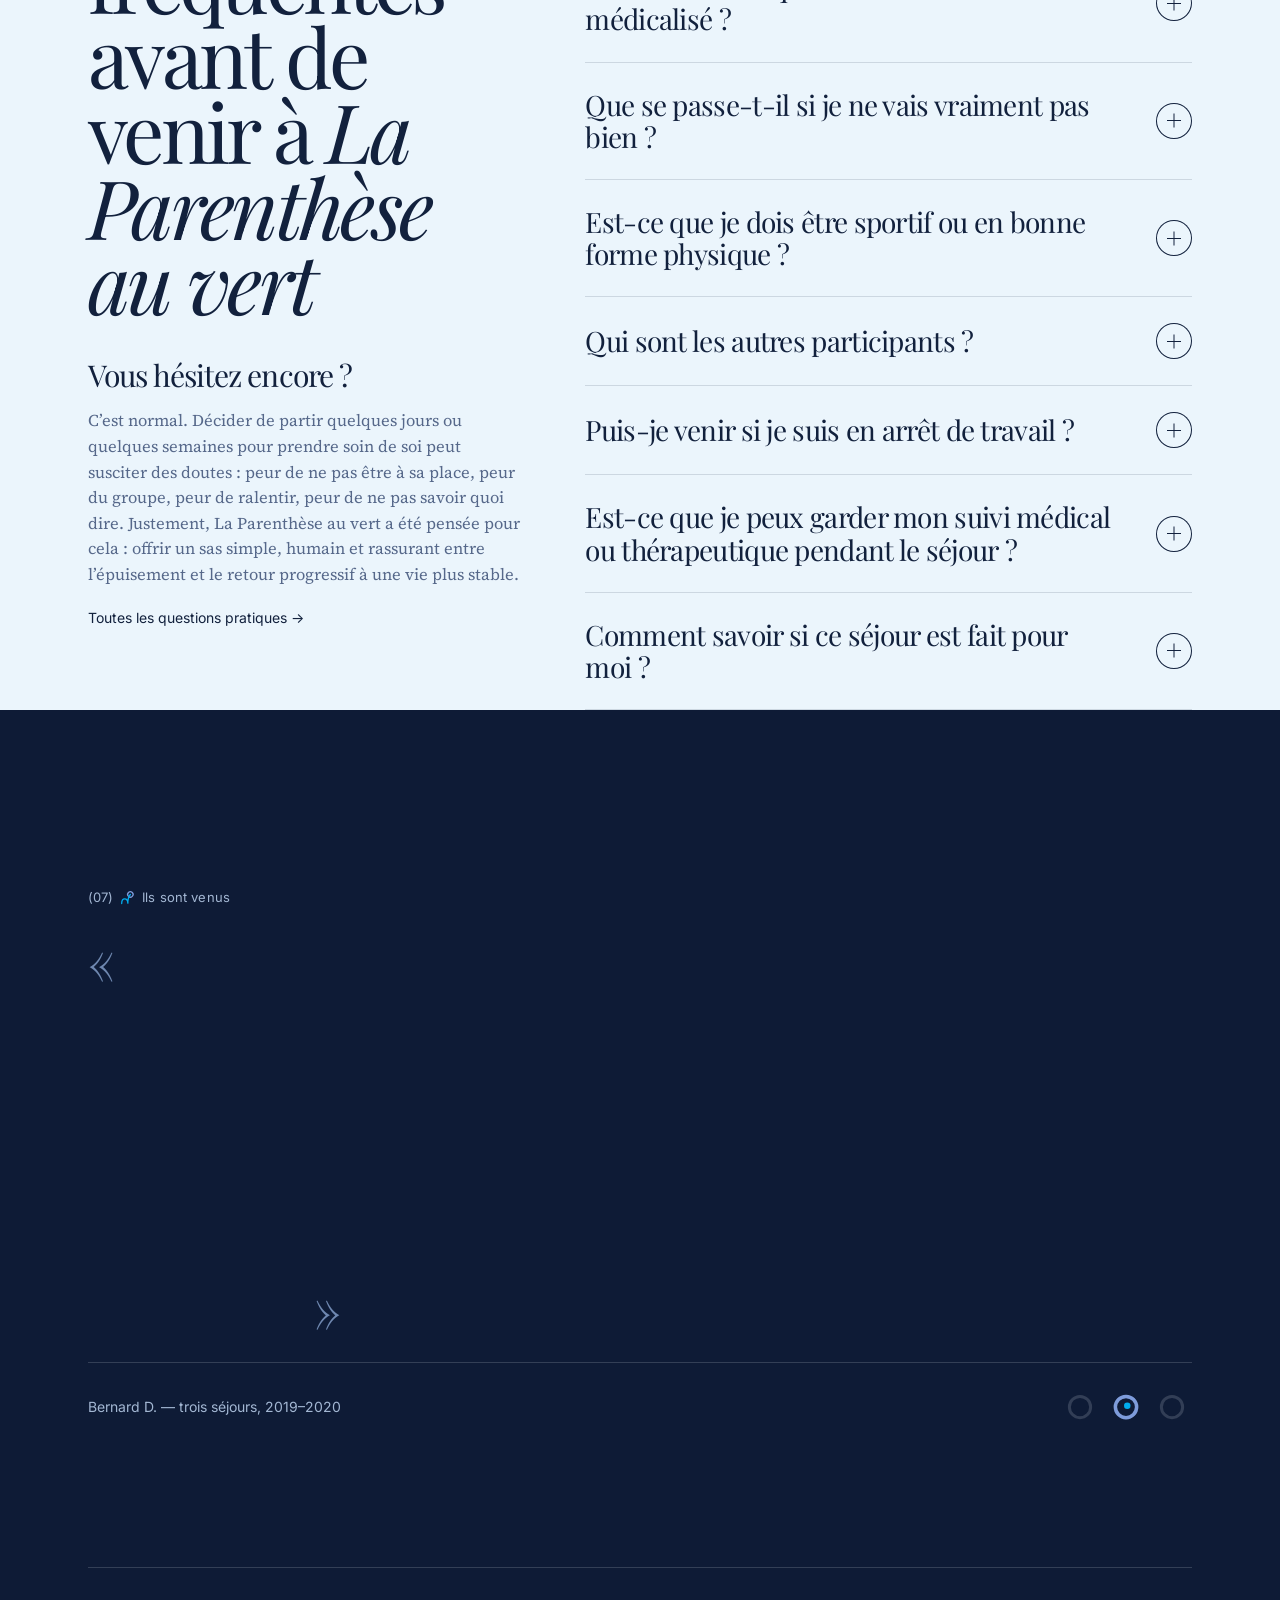
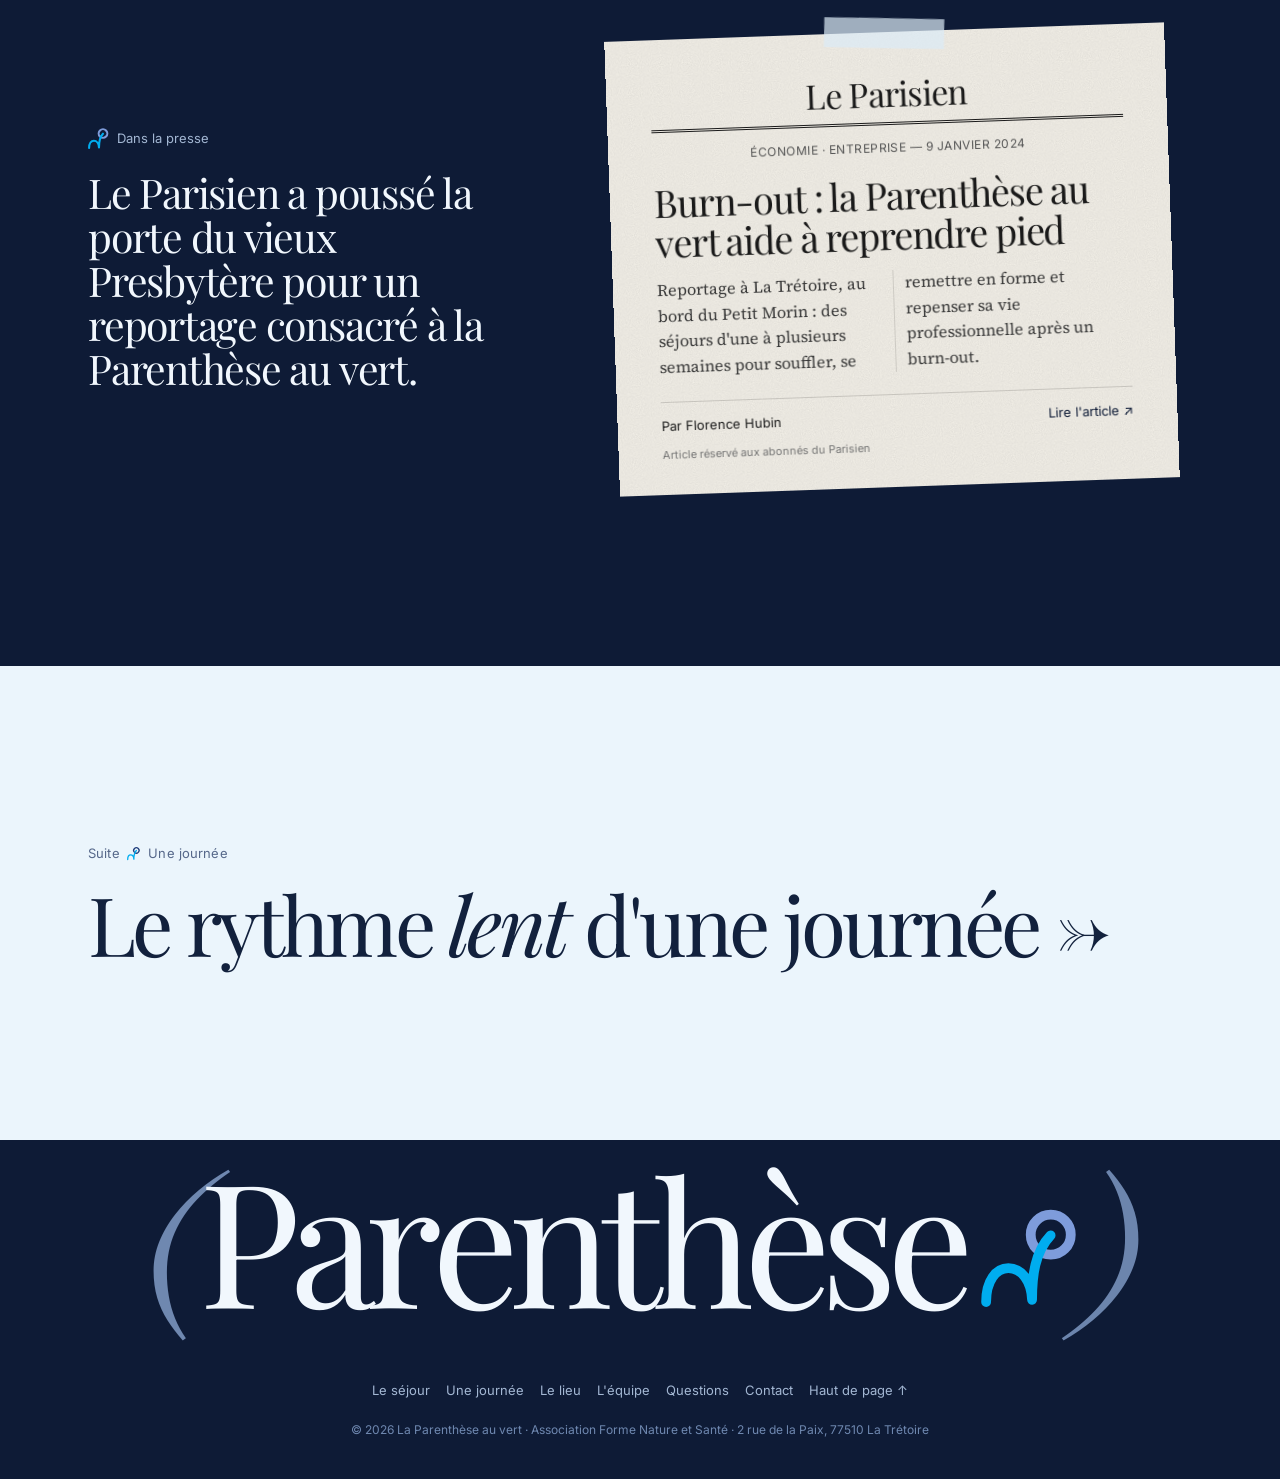
==== commit 06d0048e: "Durée des séjours : d'une à trois semaines partout Accueil (sous-titre, description) et page Questio" ====
--- a/index.html
+++ b/index.html
@@ -4,7 +4,7 @@
 <meta charset="utf-8">
 <meta name="viewport" content="width=device-width, initial-scale=1, viewport-fit=cover">
 <title>La Parenthèse au vert — Séjours pour se relever d'un burn-out, à 70 km de Paris</title>
-<meta name="description" content="Maison de repos non médicalisée à La Trétoire (Seine-et-Marne), à 70 km de Paris. Séjours de récupération active d'une à quatre semaines pour se relever d'un burn-out ou d'une dépression : marche, piscine, jardin, groupe de parole, accompagnement.">
+<meta name="description" content="Maison de repos non médicalisée à La Trétoire (Seine-et-Marne), à 70 km de Paris. Séjours de récupération active d'une à trois semaines pour se relever d'un burn-out ou d'une dépression : marche, piscine, jardin, groupe de parole, accompagnement.">
 <meta name="theme-color" content="#EBF5FC">
 <meta property="og:title" content="La Parenthèse au vert">
 <meta property="og:description" content="Prendre le temps (de renaître). Séjours de récupération après un burn-out, dans la vallée du Petit Morin.">
@@ -106,7 +106,7 @@
       <span class="line"><span class="w" style="--i:1">le</span> <span class="w" style="--i:2">temps</span></span>
       <span class="line line--paren"><span class="paren paren--l">(</span><span class="w w--it" style="--i:3">de</span> <span class="w w--it" style="--i:4">renaître</span><span class="paren paren--r">)</span></span>
     </h1>
-    <p class="hero__sub reveal-hero" style="--d:1s">Des séjours de récupération active, d'une à quatre semaines, pour se relever d'un burn-out ou d'une dépression. À la campagne, à 70&nbsp;km de Paris.</p>
+    <p class="hero__sub reveal-hero" style="--d:1s">Des séjours de récupération active, d'une à trois semaines, pour se relever d'un burn-out ou d'une dépression. À la campagne, à 70&nbsp;km de Paris.</p>
     <div class="hero__cta reveal-hero" style="--d:1.15s">
       <a class="pill pill--lg magnetic" href="#sejour">
         <span class="pill__roll"><span data-text="Découvrir le séjour">Découvrir le séjour</span></span>
